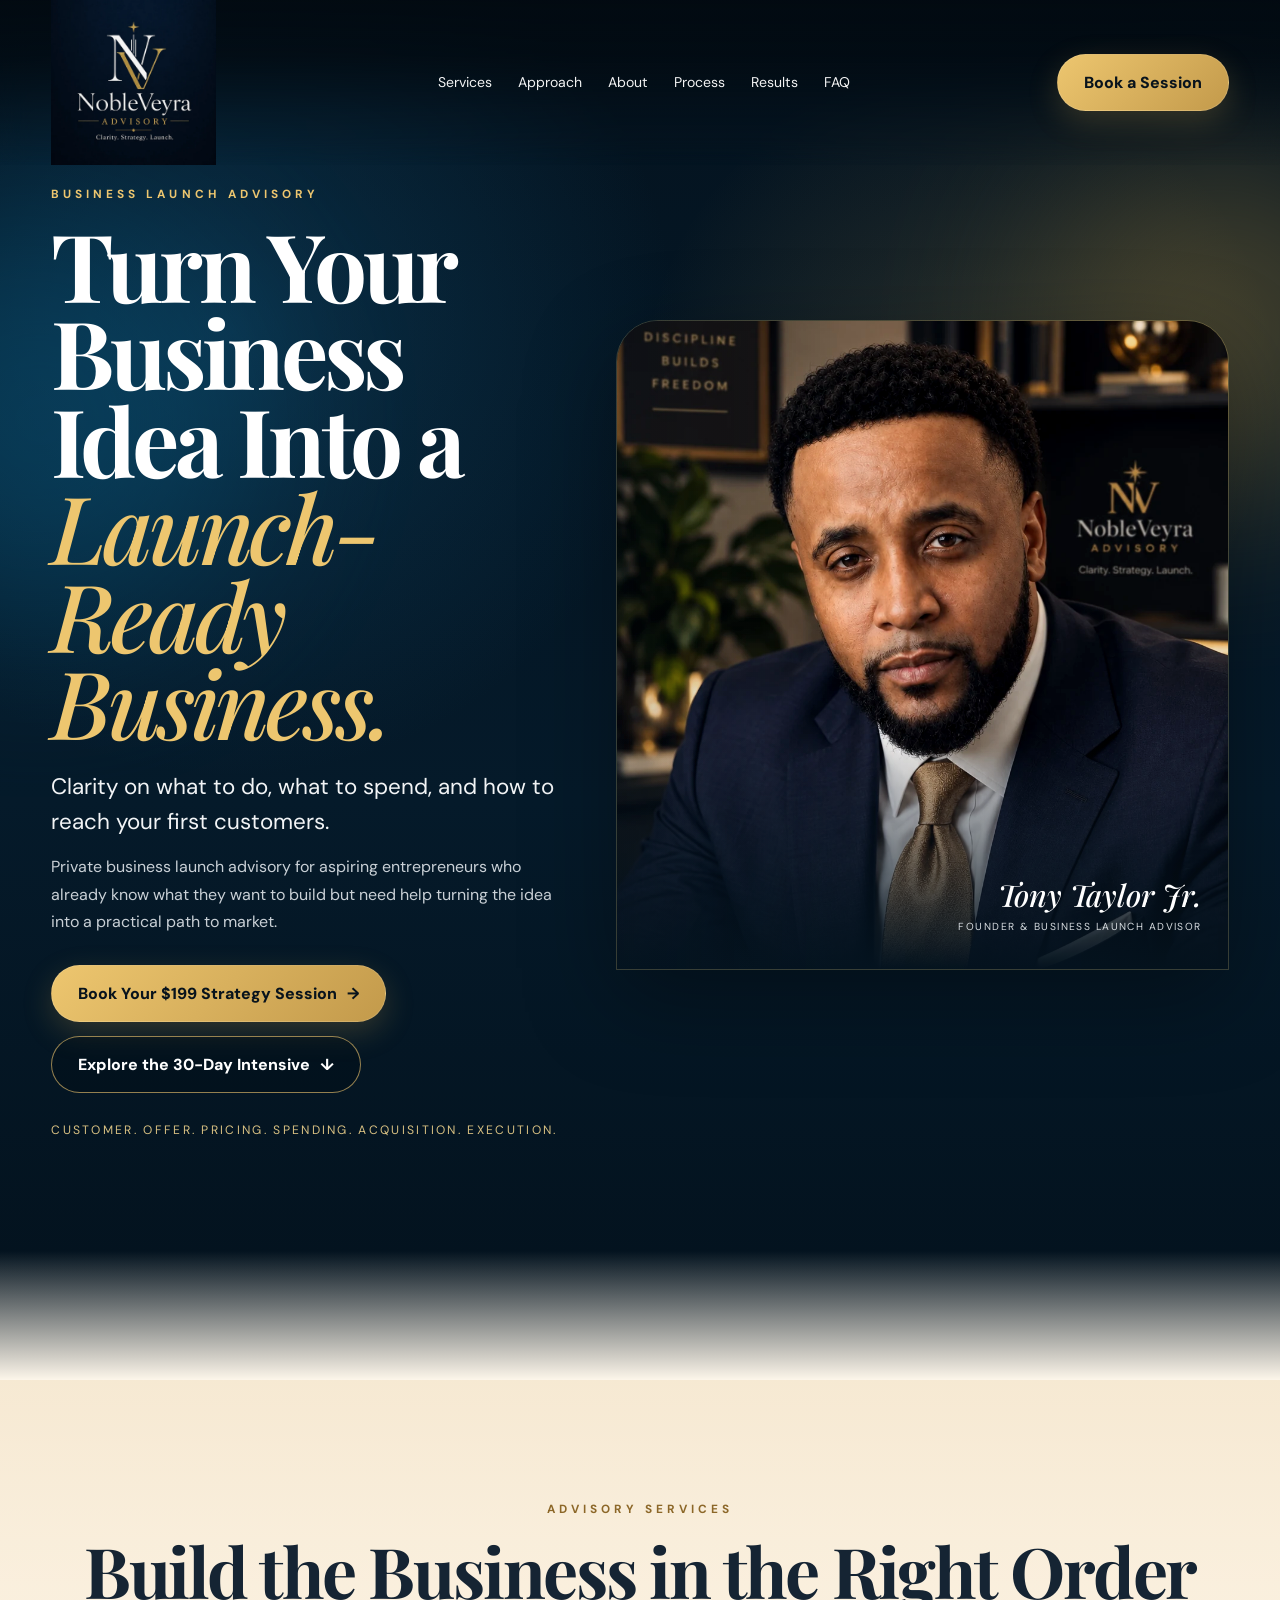
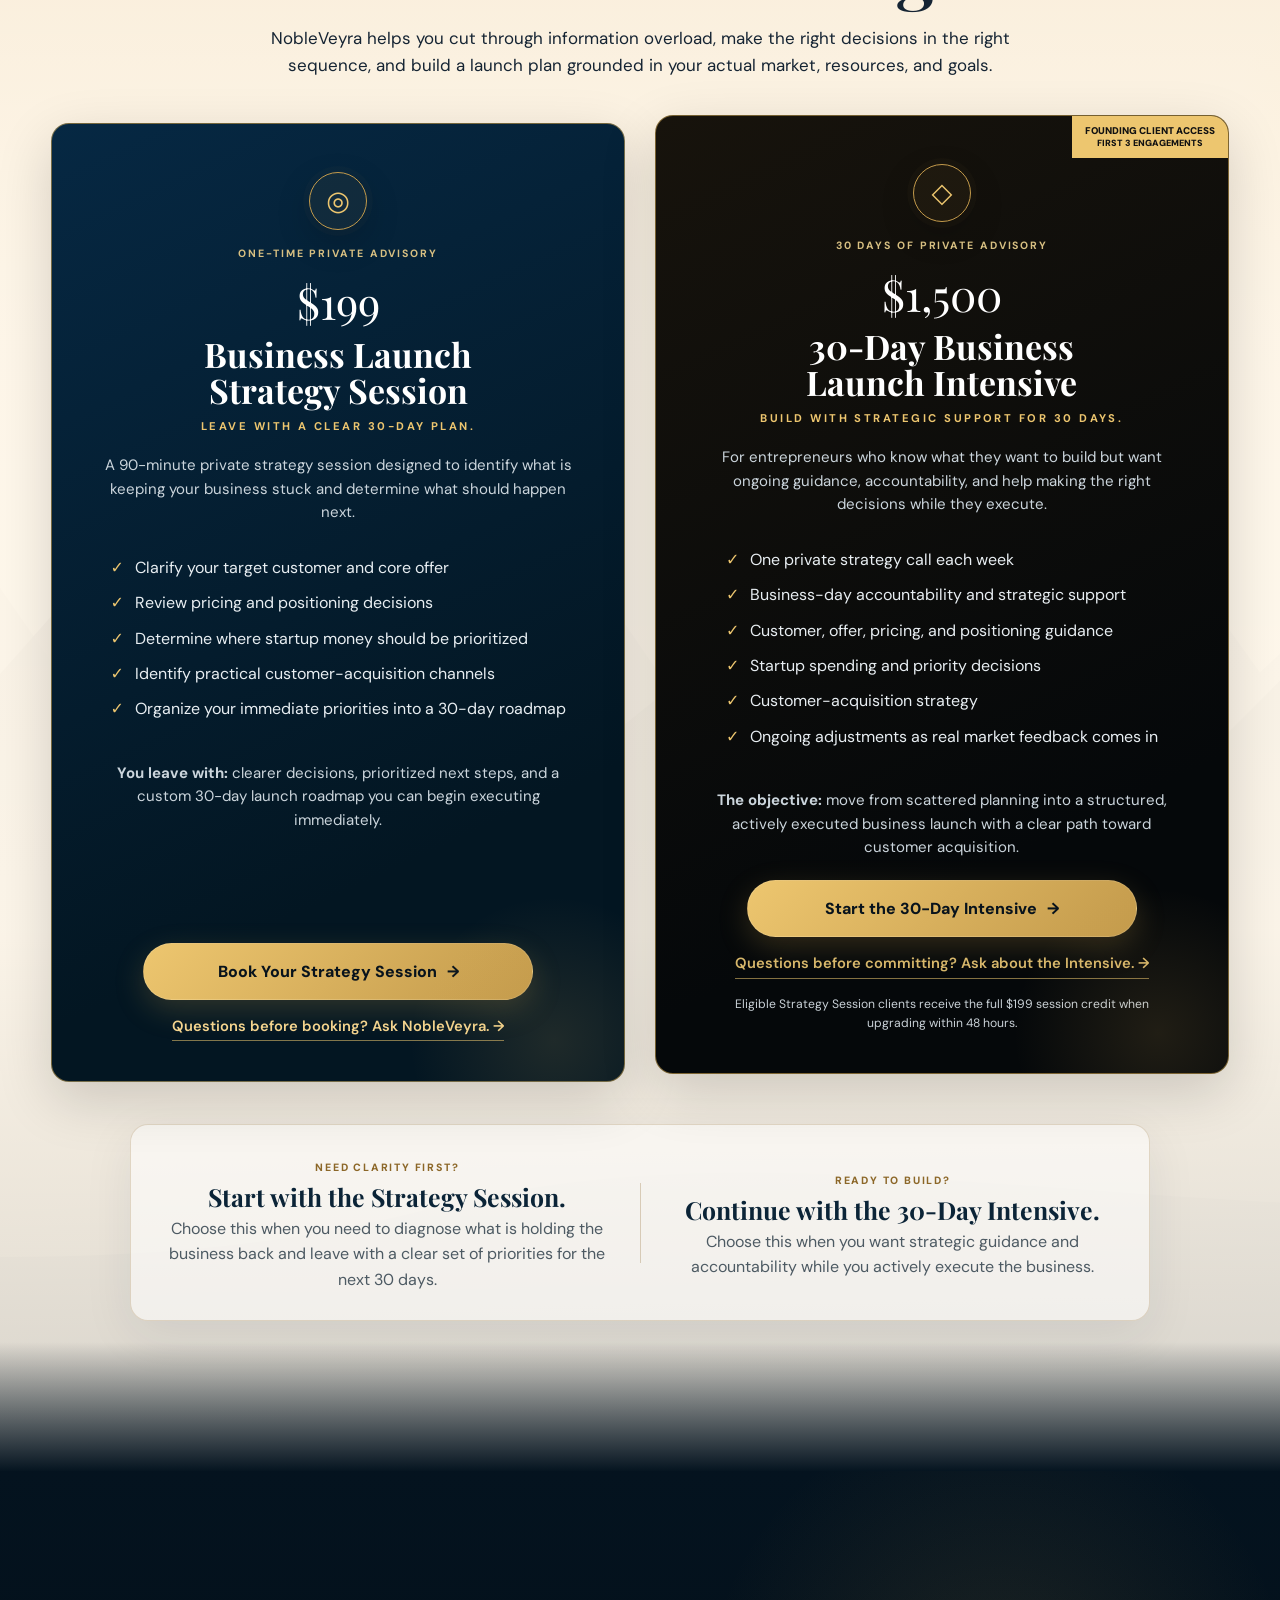
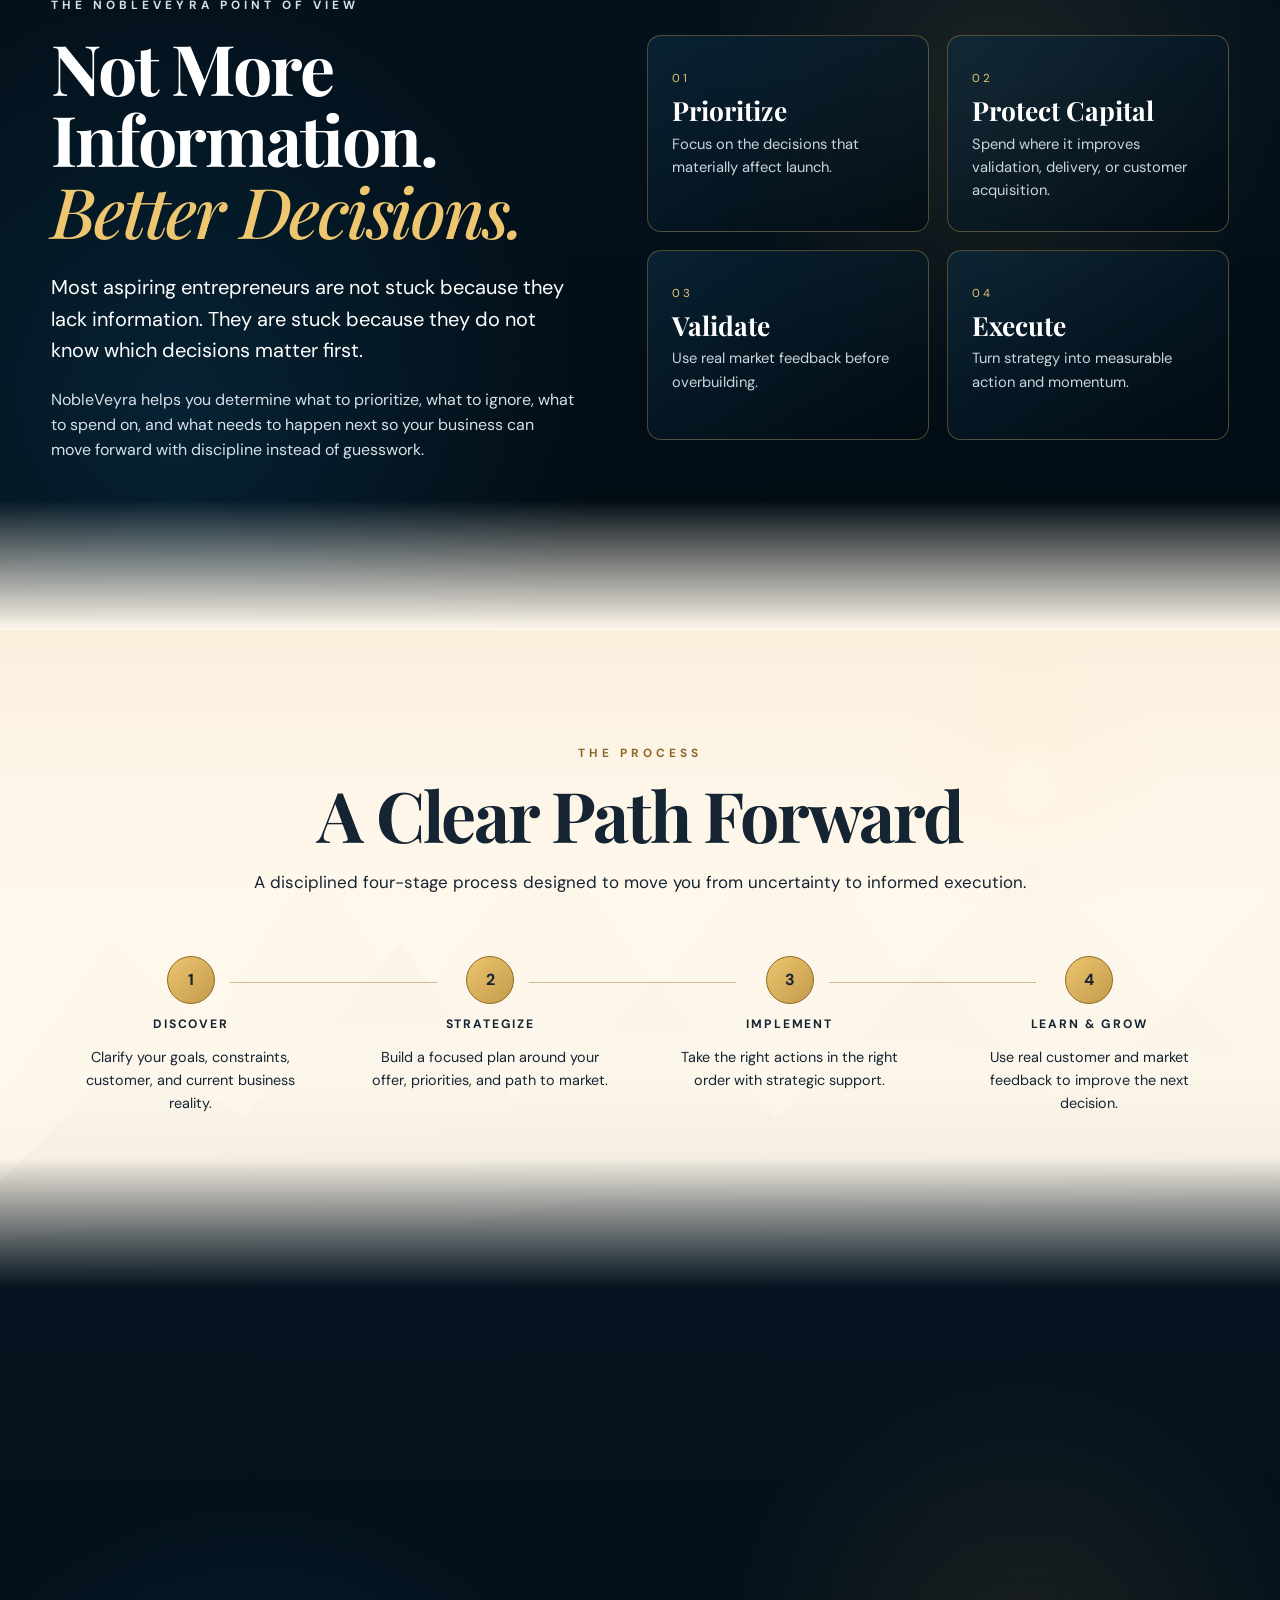
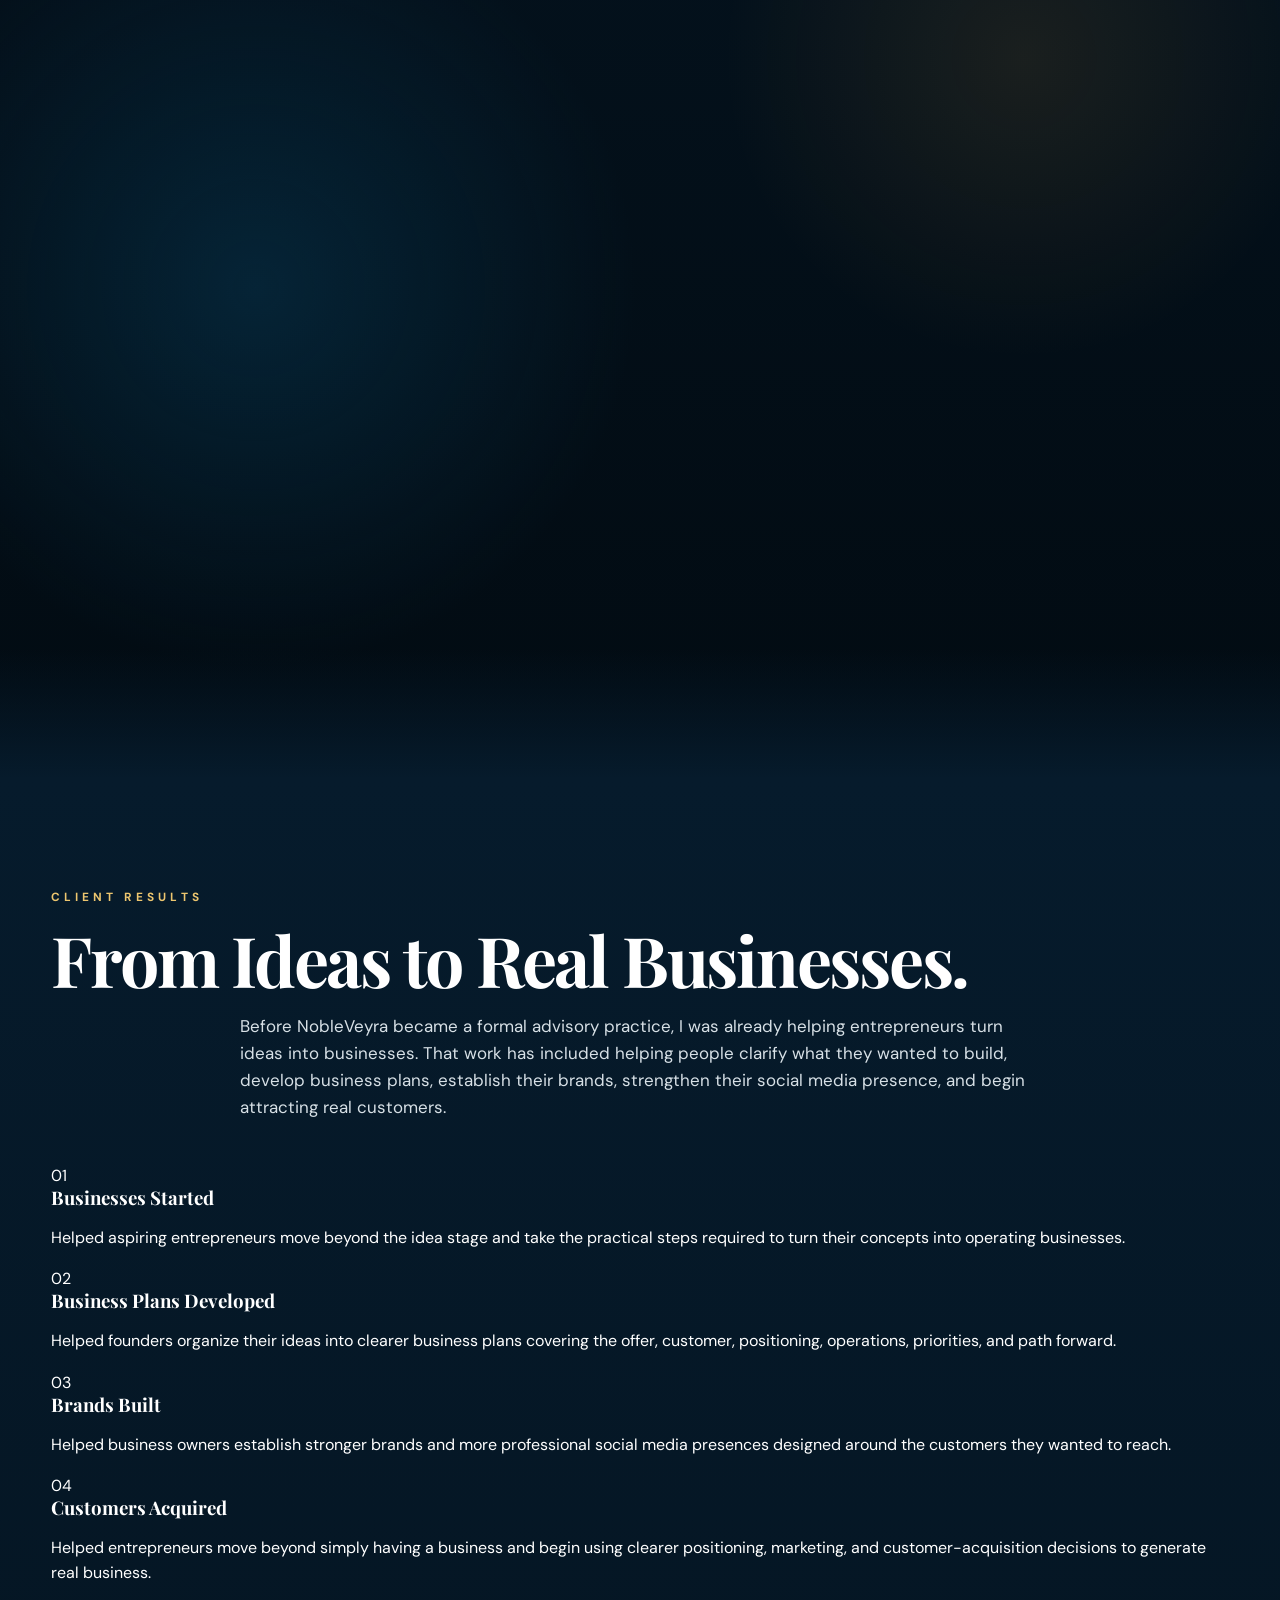
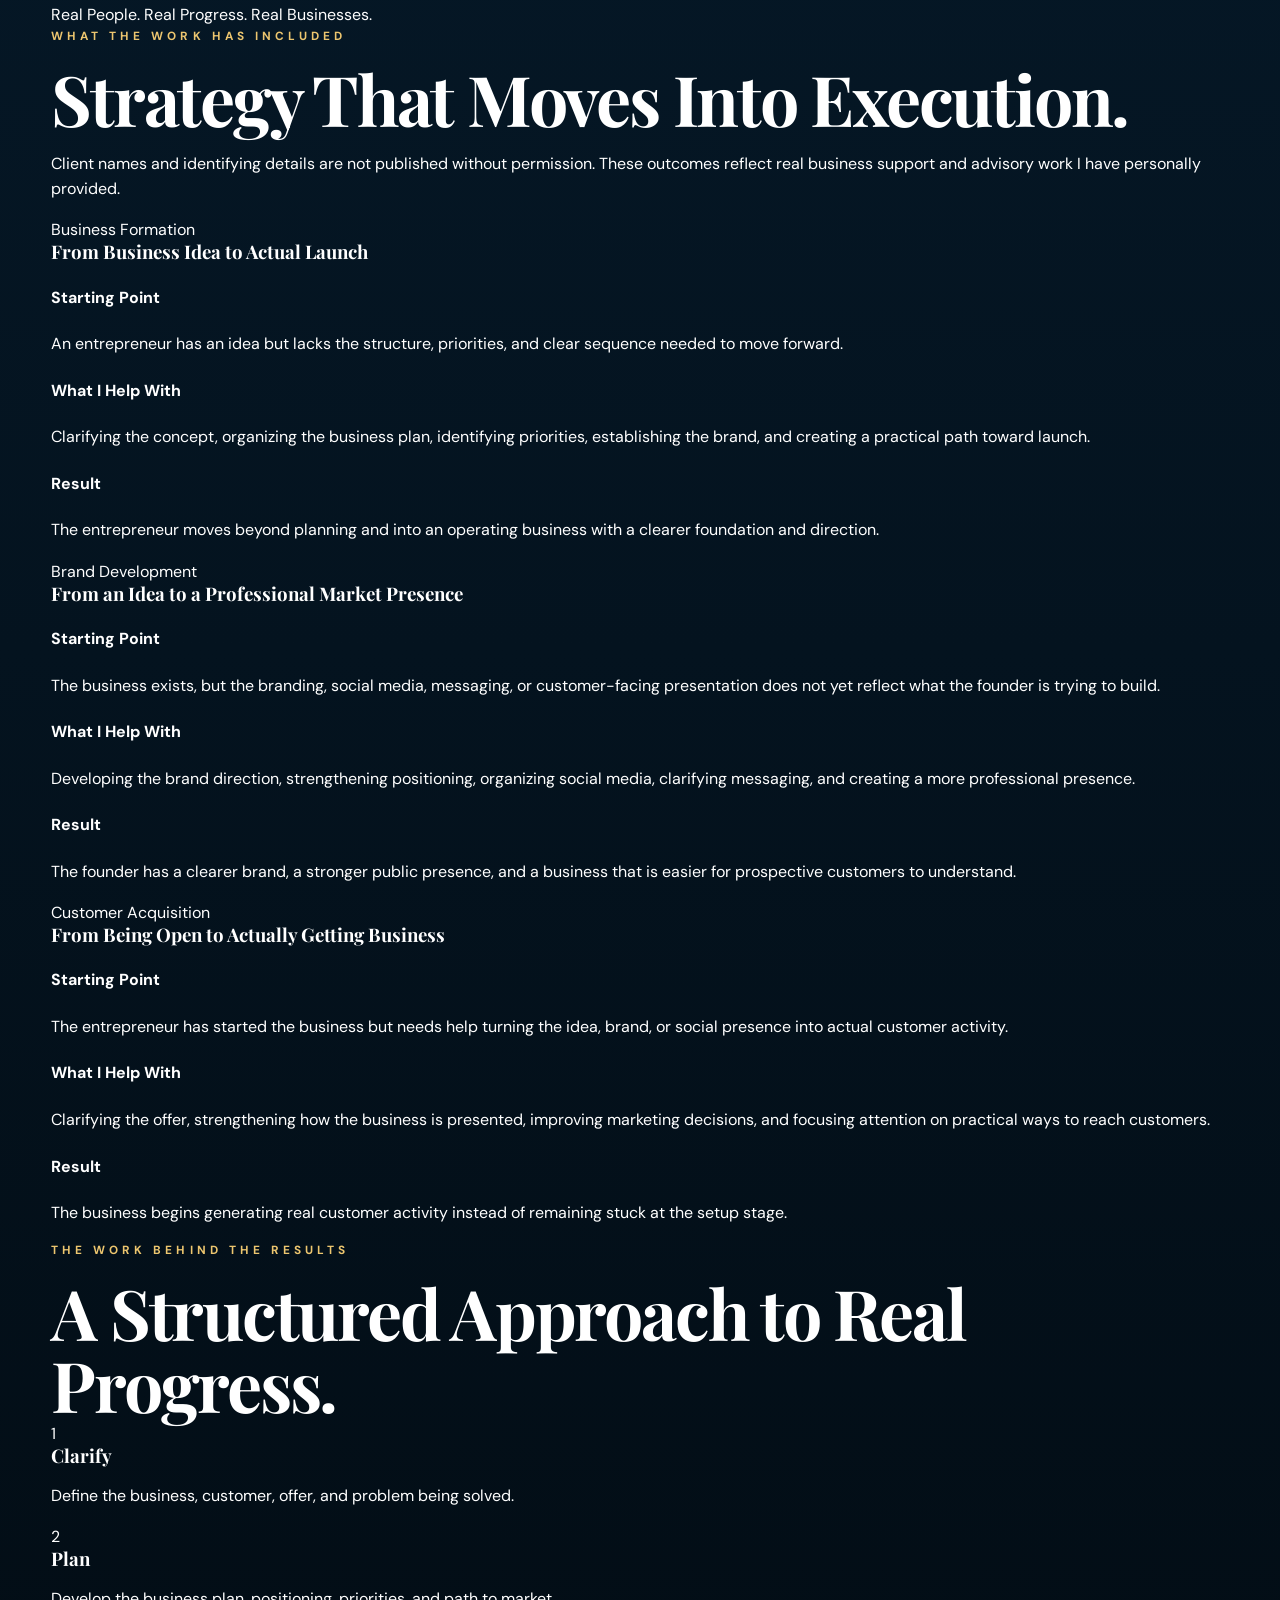
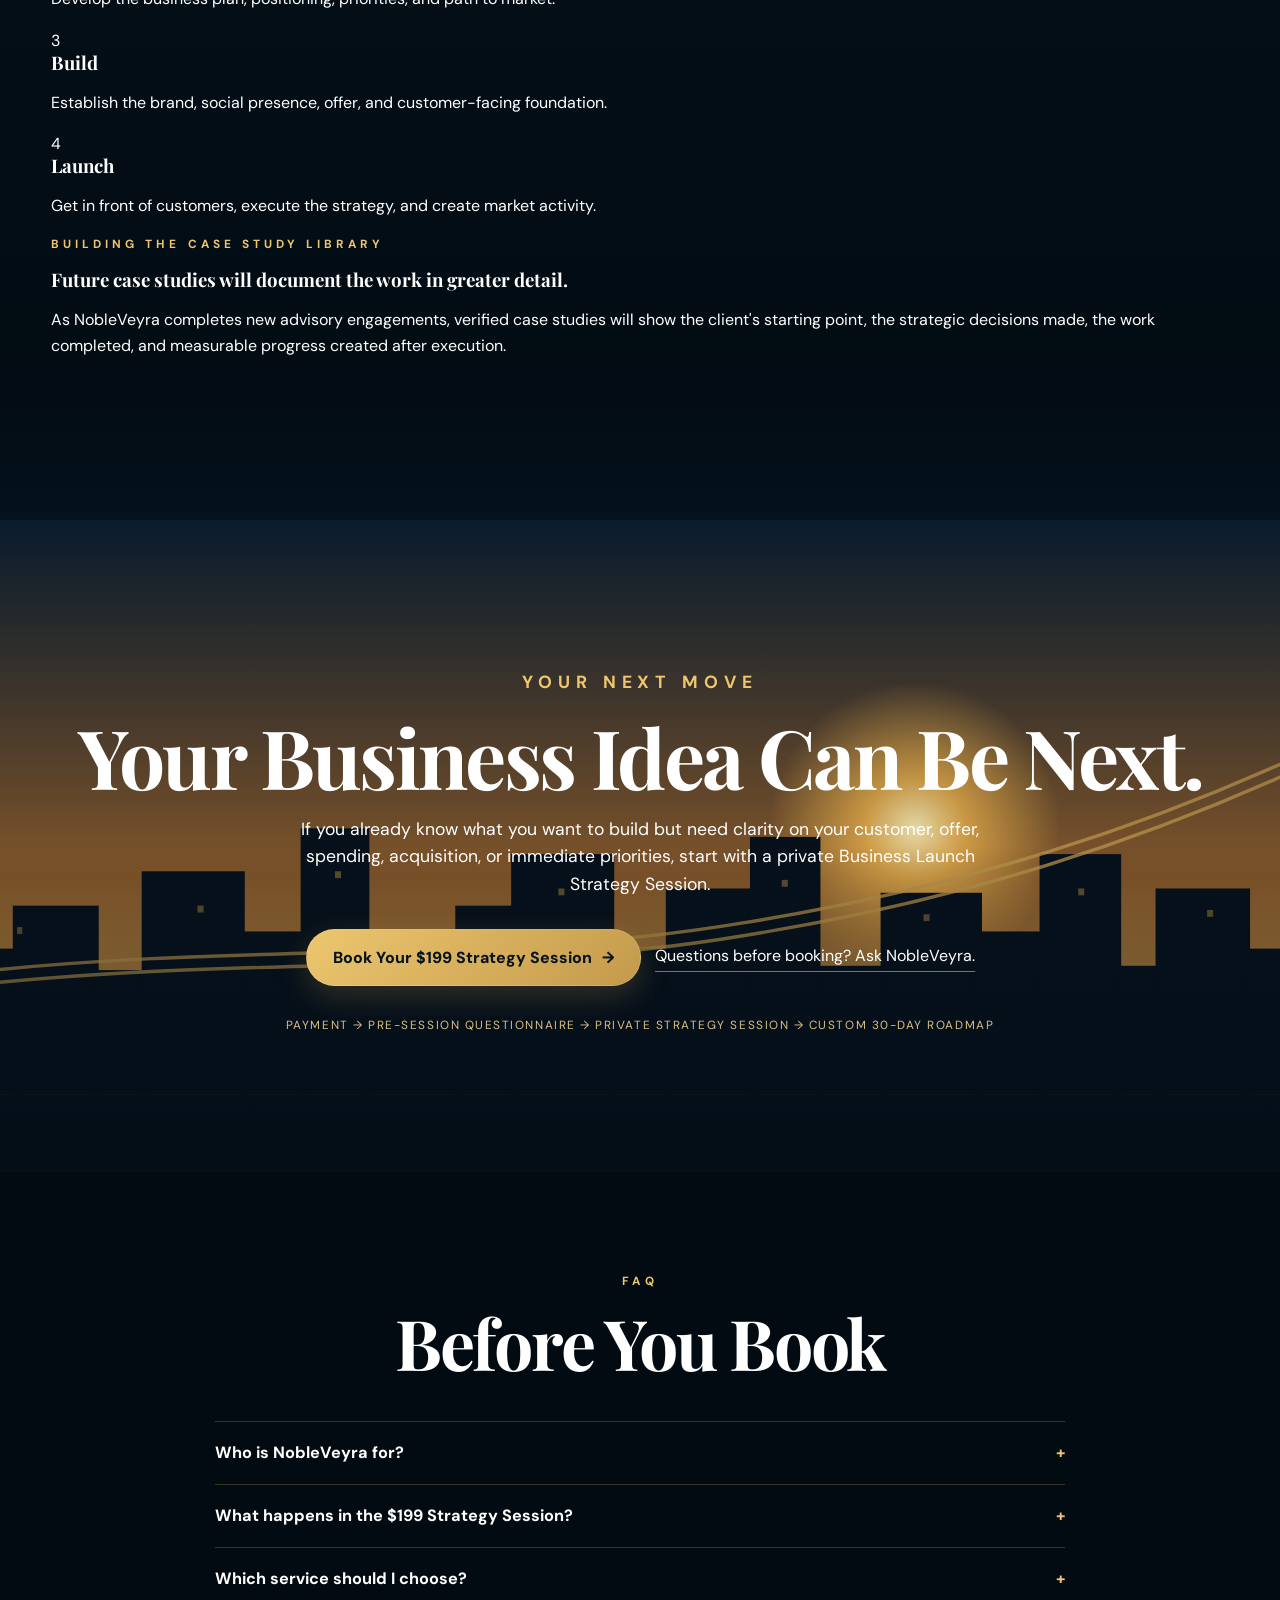
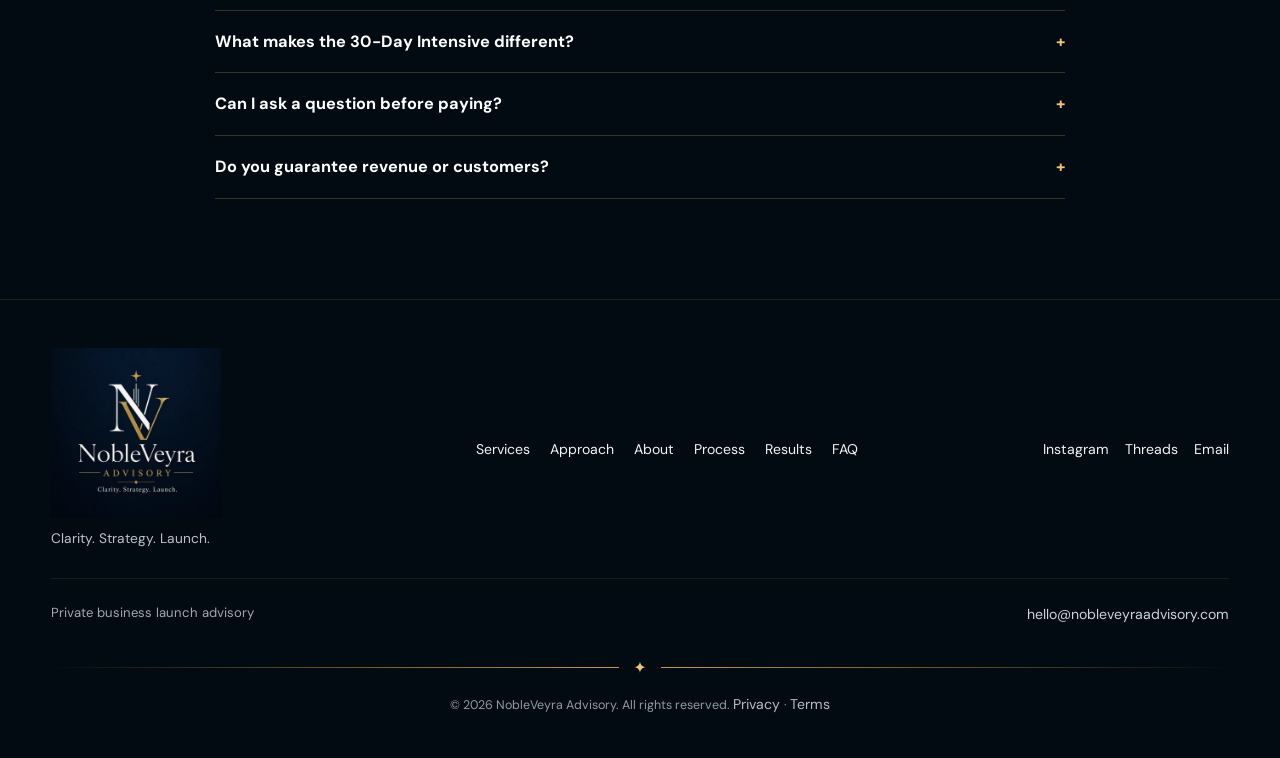
==== index.html @ fee371b3 "Update index.html" ====
<!doctype html>
<html lang="en">
<head>
  <meta charset="utf-8">
  <meta name="viewport" content="width=device-width,initial-scale=1">

  <title>NobleVeyra Advisory | Business Launch Advisor for Aspiring Entrepreneurs</title>

  <meta
    name="description"
    content="NobleVeyra Advisory helps aspiring entrepreneurs turn business ideas into launch-ready businesses through customer clarity, offer strategy, startup spending priorities, acquisition planning, and focused execution."
  >

  <meta name="theme-color" content="#04131f">

  <link rel="canonical" href="https://www.nobleveyraadvisory.com/">
  <link rel="icon" href="nv-icon.webp">

  <meta property="og:title" content="NobleVeyra Advisory">
  <meta
    property="og:description"
    content="Turn your business idea into a launch-ready business with clear priorities, practical strategy, and focused execution."
  >
  <meta property="og:type" content="website">
  <meta property="og:url" content="https://www.nobleveyraadvisory.com/">
  <meta
    property="og:image"
    content="https://www.nobleveyraadvisory.com/tony-taylor-founder.webp"
  >

  <meta name="twitter:card" content="summary_large_image">
  <meta name="twitter:title" content="NobleVeyra Advisory">
  <meta
    name="twitter:description"
    content="Turn your business idea into a launch-ready business. Clarity. Strategy. Launch."
  >
  <meta
    name="twitter:image"
    content="https://www.nobleveyraadvisory.com/tony-taylor-founder.webp"
  >

  <link rel="preconnect" href="https://fonts.googleapis.com">
  <link rel="preconnect" href="https://fonts.gstatic.com" crossorigin>

  <link
    href="https://fonts.googleapis.com/css2?family=DM+Sans:wght@400;500;600;700&family=Playfair+Display:ital,wght@0,500;0,600;1,500&display=swap"
    rel="stylesheet"
  >

  <link rel="stylesheet" href="styles.css?v=14">

  <script type="application/ld+json">
  {
    "@context": "https://schema.org",
    "@type": "ProfessionalService",
    "name": "NobleVeyra Advisory",
    "url": "https://www.nobleveyraadvisory.com/",
    "description": "Private business launch advisory for aspiring entrepreneurs who need clarity on customers, offers, startup spending, customer acquisition, and execution.",
    "founder": {
      "@type": "Person",
      "name": "Tony Taylor Jr.",
      "jobTitle": "Founder & Business Launch Advisor"
    }
  }
  </script>
</head>

<body>

<a class="skip" href="#main">Skip to content</a>


<header class="site-header">
  <div class="shell nav-shell">

    <a class="brand" href="#top" aria-label="NobleVeyra Advisory home">
      <img src="logo-dark.webp" alt="NobleVeyra Advisory">
    </a>

    <button
      class="menu"
      aria-expanded="false"
      aria-controls="nav"
      aria-label="Open navigation"
    >
      Menu
    </button>

    <nav id="nav" aria-label="Primary navigation">
      <a href="#services">Services</a>
      <a href="#approach">Approach</a>
      <a href="#founder">About</a>
      <a href="#process">Process</a>
      <a href="#proof">Results</a>
      <a href="#faq">FAQ</a>
    </nav>

    <a class="pill nav-cta" data-link="strategyPaymentUrl" href="#">
      Book a Session
    </a>

  </div>
</header>


<main id="main">


  <!-- HERO -->
  <section class="hero dark-section" id="top">

    <div class="hero-glow glow-a"></div>
    <div class="hero-glow glow-b"></div>

    <div class="shell hero-layout reveal">

      <div class="hero-copy">

        <p class="kicker">Business Launch Advisory</p>

        <h1>
          Turn Your Business Idea Into a
          <em>Launch-Ready Business.</em>
        </h1>

        <p class="hero-sub">
          Clarity on what to do, what to spend, and how to reach your first customers.
        </p>

        <p class="hero-trust">
          Private business launch advisory for aspiring entrepreneurs who already know what they want to build but need help turning the idea into a practical path to market.
        </p>

        <div class="actions">

          <a class="pill" data-link="strategyPaymentUrl" href="#">
            Book Your $199 Strategy Session <span>→</span>
          </a>

          <a class="pill outline" href="#services">
            Explore the 30-Day Intensive <span>↓</span>
          </a>

        </div>

        <p class="hero-note">
          Customer. Offer. Pricing. Spending. Acquisition. Execution.
        </p>

      </div>


      <div class="hero-portrait">

        <img
          src="tony-taylor-founder.webp"
          alt="Tony Taylor Jr., Founder of NobleVeyra Advisory"
        >

        <div class="portrait-shade"></div>

        <div class="portrait-signature">
          <strong>Tony Taylor Jr.</strong>
          <span>Founder &amp; Business Launch Advisor</span>
        </div>

      </div>

    </div>


    <div class="shell value-row reveal">

      <article>
        <div class="icon-ring">✦</div>
        <h3>Clarity</h3>
        <p>Know what matters, what comes next, and what can wait.</p>
      </article>

      <article>
        <div class="icon-ring">◇</div>
        <h3>Strategy</h3>
        <p>Build a practical plan around your customer, offer, market, and resources.</p>
      </article>

      <article>
        <div class="icon-ring">◎</div>
        <h3>Execution</h3>
        <p>Turn the plan into focused action with clear priorities and strategic support.</p>
      </article>

    </div>

    <div class="section-fade fade-to-light"></div>

  </section>



  <!-- SERVICES -->
  <section class="services light-section scenic" id="services">

    <div class="scenic-bg mountain"></div>

    <div class="shell center content-layer reveal">

      <p class="kicker dark">Advisory Services</p>

      <h2>Build the Business in the Right Order</h2>

      <p class="section-lead">
        NobleVeyra helps you cut through information overload, make the right decisions in the right sequence, and build a launch plan grounded in your actual market, resources, and goals.
      </p>


      <div class="offer-grid">


        <!-- STRATEGY SESSION -->
        <article class="offer-card blue-card">

          <div class="card-icon">
            <span class="service-icon">◎</span>
          </div>

          <p class="offer-eyebrow">One-Time Private Advisory</p>

          <p class="price">$199</p>

          <h3>
            Business Launch<br>
            Strategy Session
          </h3>

          <p class="tagline">
            Leave with a clear 30-day plan.
          </p>

          <p class="offer-summary">
            A 90-minute private strategy session designed to identify what is keeping your business stuck and determine what should happen next.
          </p>

          <ul>
            <li>Clarify your target customer and core offer</li>
            <li>Review pricing and positioning decisions</li>
            <li>Determine where startup money should be prioritized</li>
            <li>Identify practical customer-acquisition channels</li>
            <li>Organize your immediate priorities into a 30-day roadmap</li>
          </ul>

          <p class="offer-summary">
            <strong>You leave with:</strong> clearer decisions, prioritized next steps, and a custom 30-day launch roadmap you can begin executing immediately.
          </p>

          <a
            class="pill wide"
            data-link="strategyPaymentUrl"
            href="#"
          >
            Book Your Strategy Session <span>→</span>
          </a>

          <a
            class="text-link"
            href="mailto:hello@nobleveyraadvisory.com?subject=Question%20About%20the%20Strategy%20Session"
          >
            Questions before booking? Ask NobleVeyra.
          </a>

        </article>



        <!-- INTENSIVE -->
        <article
          class="offer-card black-card featured-offer"
          id="intensive"
        >

          <span class="badge">
            Founding Client Access<br>
            <small>First 3 Engagements</small>
          </span>

          <div class="card-icon">
            <span class="service-icon">◇</span>
          </div>

          <p class="offer-eyebrow">
            30 Days of Private Advisory
          </p>

          <p class="price">$1,500</p>

          <h3>
            30-Day Business<br>
            Launch Intensive
          </h3>

          <p class="tagline">
            Build with strategic support for 30 days.
          </p>

          <p class="offer-summary">
            For entrepreneurs who know what they want to build but want ongoing guidance, accountability, and help making the right decisions while they execute.
          </p>

          <ul>
            <li>One private strategy call each week</li>
            <li>Business-day accountability and strategic support</li>
            <li>Customer, offer, pricing, and positioning guidance</li>
            <li>Startup spending and priority decisions</li>
            <li>Customer-acquisition strategy</li>
            <li>Ongoing adjustments as real market feedback comes in</li>
          </ul>

          <p class="offer-summary">
            <strong>The objective:</strong> move from scattered planning into a structured, actively executed business launch with a clear path toward customer acquisition.
          </p>

          <a
            class="pill wide"
            data-link="intensiveApplicationUrl"
            href="#"
          >
            Start the 30-Day Intensive <span>→</span>
          </a>

          <a
            class="text-link"
            href="mailto:hello@nobleveyraadvisory.com?subject=Question%20About%20the%2030-Day%20Intensive"
          >
            Questions before committing? Ask about the Intensive.
          </a>

          <p class="fine">
            Eligible Strategy Session clients receive the full $199 session credit when upgrading within 48 hours.
          </p>

        </article>

      </div>



      <div class="choice-panel reveal">

        <div>
          <span class="choice-label">Need clarity first?</span>

          <h3>Start with the Strategy Session.</h3>

          <p>
            Choose this when you need to diagnose what is holding the business back and leave with a clear set of priorities for the next 30 days.
          </p>
        </div>

        <div class="choice-divider"></div>

        <div>
          <span class="choice-label">Ready to build?</span>

          <h3>Continue with the 30-Day Intensive.</h3>

          <p>
            Choose this when you want strategic guidance and accountability while you actively execute the business.
          </p>
        </div>

      </div>

    </div>

    <div class="section-fade fade-to-dark"></div>

  </section>



  <!-- APPROACH -->
  <section class="approach dark-section" id="approach">

    <div class="shell approach-layout reveal">

      <div class="approach-copy">

        <p class="kicker">
          The NobleVeyra Point of View
        </p>

        <h2>
          Not More Information.<br>
          <em>Better Decisions.</em>
        </h2>

        <p class="approach-lead">
          Most aspiring entrepreneurs are not stuck because they lack information. They are stuck because they do not know which decisions matter first.
        </p>

        <p>
          NobleVeyra helps you determine what to prioritize, what to ignore, what to spend on, and what needs to happen next so your business can move forward with discipline instead of guesswork.
        </p>

      </div>


      <div class="decision-grid">

        <article>
          <span>01</span>
          <h3>Prioritize</h3>
          <p>Focus on the decisions that materially affect launch.</p>
        </article>

        <article>
          <span>02</span>
          <h3>Protect Capital</h3>
          <p>Spend where it improves validation, delivery, or customer acquisition.</p>
        </article>

        <article>
          <span>03</span>
          <h3>Validate</h3>
          <p>Use real market feedback before overbuilding.</p>
        </article>

        <article>
          <span>04</span>
          <h3>Execute</h3>
          <p>Turn strategy into measurable action and momentum.</p>
        </article>

      </div>

    </div>

    <div class="section-fade fade-to-light"></div>

  </section>



  <!-- PROCESS -->
  <section class="process light-section scenic" id="process">

    <div class="scenic-bg mountain soft"></div>

    <div class="shell center content-layer reveal">

      <p class="kicker dark">
        The Process
      </p>

      <h2>
        A Clear Path Forward
      </h2>

      <p class="section-lead">
        A disciplined four-stage process designed to move you from uncertainty to informed execution.
      </p>


      <div class="steps">

        <article>
          <b>1</b>
          <h3>Discover</h3>
          <p>
            Clarify your goals, constraints, customer, and current business reality.
          </p>
        </article>

        <article>
          <b>2</b>
          <h3>Strategize</h3>
          <p>
            Build a focused plan around your offer, priorities, and path to market.
          </p>
        </article>

        <article>
          <b>3</b>
          <h3>Implement</h3>
          <p>
            Take the right actions in the right order with strategic support.
          </p>
        </article>

        <article>
          <b>4</b>
          <h3>Learn &amp; Grow</h3>
          <p>
            Use real customer and market feedback to improve the next decision.
          </p>
        </article>

      </div>

    </div>

    <div class="section-fade fade-to-dark"></div>

  </section>



  <!-- FOUNDER -->
  <section class="founder dark-section" id="founder">

    <div class="shell founder-layout reveal">


      <div class="founder-image">

        <img
          src="tony-taylor-founder.webp"
          alt="Tony Taylor Jr., Founder and Business Launch Advisor"
        >

        <div class="founder-image-shade"></div>

      </div>



      <div class="founder-copy">

        <p class="kicker">
          Meet the Founder
        </p>

        <h2>
          Strategy<br>
          With Purpose
        </h2>

        <p>
          I founded NobleVeyra Advisory for aspiring entrepreneurs who know what they want to build but find themselves stuck between too much information, too many decisions, startup expenses, and inconsistent execution.
        </p>

        <p>
          My perspective is shaped by 15 years of firsthand business experience across different business models, opportunities, mistakes, pivots, and lessons about what actually moves a business forward.
        </p>

        <p>
          Long before NobleVeyra had a name, the work was already happening: helping people turn ideas into businesses, develop business plans, build professional brands and social media presences, and begin attracting real customers.
        </p>

        <p>
          My role is not to give you more noise. It is to help you think clearly, challenge weak assumptions, protect your time and capital, and determine which decisions deserve your attention first.
        </p>

        <div class="founder-principles">
          <span>15 Years of Experience</span>
          <span>Practical Strategy</span>
          <span>Disciplined Execution</span>
        </div>

        <p class="signature">
          Tony Taylor Jr.
        </p>

        <p class="title">
          Founder &amp; Business Launch Advisor
        </p>

        <a
          class="pill outline compact"
          data-link="strategyPaymentUrl"
          href="#"
        >
          Book Your Strategy Session <span>→</span>
        </a>

      </div>

    </div>

    <div class="section-fade fade-to-proof"></div>

  </section>



  <!-- CLIENT RESULTS -->
  <section class="proof dark-section client-results" id="proof">

    <div class="shell reveal">

      <div class="results-intro">

        <p class="kicker">
          Client Results
        </p>

        <h2>
          From Ideas to Real Businesses.
        </h2>

        <p class="section-lead light">
          Before NobleVeyra became a formal advisory practice, I was already helping entrepreneurs turn ideas into businesses. That work has included helping people clarify what they wanted to build, develop business plans, establish their brands, strengthen their social media presence, and begin attracting real customers.
        </p>

      </div>


      <div class="results-grid">

        <article class="result-card">
          <span class="result-number">01</span>
          <h3>Businesses Started</h3>
          <p>
            Helped aspiring entrepreneurs move beyond the idea stage and take the practical steps required to turn their concepts into operating businesses.
          </p>
        </article>


        <article class="result-card">
          <span class="result-number">02</span>
          <h3>Business Plans Developed</h3>
          <p>
            Helped founders organize their ideas into clearer business plans covering the offer, customer, positioning, operations, priorities, and path forward.
          </p>
        </article>


        <article class="result-card">
          <span class="result-number">03</span>
          <h3>Brands Built</h3>
          <p>
            Helped business owners establish stronger brands and more professional social media presences designed around the customers they wanted to reach.
          </p>
        </article>


        <article class="result-card">
          <span class="result-number">04</span>
          <h3>Customers Acquired</h3>
          <p>
            Helped entrepreneurs move beyond simply having a business and begin using clearer positioning, marketing, and customer-acquisition decisions to generate real business.
          </p>
        </article>

      </div>



      <div class="results-divider">
        <span>Real People. Real Progress. Real Businesses.</span>
      </div>



      <div class="results-story">

        <div class="results-story-heading">

          <div>
            <p class="kicker">
              What the Work Has Included
            </p>

            <h2>
              Strategy That Moves Into Execution.
            </h2>
          </div>

          <p class="results-note">
            Client names and identifying details are not published without permission. These outcomes reflect real business support and advisory work I have personally provided.
          </p>

        </div>


        <div class="results-case-grid">


          <article class="results-case">

            <span class="case-label">
              Business Formation
            </span>

            <h3>
              From Business Idea to Actual Launch
            </h3>

            <h4>Starting Point</h4>

            <p>
              An entrepreneur has an idea but lacks the structure, priorities, and clear sequence needed to move forward.
            </p>

            <h4>What I Help With</h4>

            <p>
              Clarifying the concept, organizing the business plan, identifying priorities, establishing the brand, and creating a practical path toward launch.
            </p>

            <h4>Result</h4>

            <p>
              The entrepreneur moves beyond planning and into an operating business with a clearer foundation and direction.
            </p>

          </article>



          <article class="results-case">

            <span class="case-label">
              Brand Development
            </span>

            <h3>
              From an Idea to a Professional Market Presence
            </h3>

            <h4>Starting Point</h4>

            <p>
              The business exists, but the branding, social media, messaging, or customer-facing presentation does not yet reflect what the founder is trying to build.
            </p>

            <h4>What I Help With</h4>

            <p>
              Developing the brand direction, strengthening positioning, organizing social media, clarifying messaging, and creating a more professional presence.
            </p>

            <h4>Result</h4>

            <p>
              The founder has a clearer brand, a stronger public presence, and a business that is easier for prospective customers to understand.
            </p>

          </article>



          <article class="results-case">

            <span class="case-label">
              Customer Acquisition
            </span>

            <h3>
              From Being Open to Actually Getting Business
            </h3>

            <h4>Starting Point</h4>

            <p>
              The entrepreneur has started the business but needs help turning the idea, brand, or social presence into actual customer activity.
            </p>

            <h4>What I Help With</h4>

            <p>
              Clarifying the offer, strengthening how the business is presented, improving marketing decisions, and focusing attention on practical ways to reach customers.
            </p>

            <h4>Result</h4>

            <p>
              The business begins generating real customer activity instead of remaining stuck at the setup stage.
            </p>

          </article>


        </div>

      </div>



      <div class="results-method">

        <div class="results-method-heading">

          <p class="kicker">
            The Work Behind the Results
          </p>

          <h2>
            A Structured Approach to Real Progress.
          </h2>

        </div>


        <div class="results-method-grid">

          <article>
            <span>1</span>
            <h3>Clarify</h3>
            <p>
              Define the business, customer, offer, and problem being solved.
            </p>
          </article>

          <article>
            <span>2</span>
            <h3>Plan</h3>
            <p>
              Develop the business plan, positioning, priorities, and path to market.
            </p>
          </article>

          <article>
            <span>3</span>
            <h3>Build</h3>
            <p>
              Establish the brand, social presence, offer, and customer-facing foundation.
            </p>
          </article>

          <article>
            <span>4</span>
            <h3>Launch</h3>
            <p>
              Get in front of customers, execute the strategy, and create market activity.
            </p>
          </article>

        </div>

      </div>



      <div class="results-proof-note">

        <p class="kicker">
          Building the Case Study Library
        </p>

        <h3>
          Future case studies will document the work in greater detail.
        </h3>

        <p>
          As NobleVeyra completes new advisory engagements, verified case studies will show the client's starting point, the strategic decisions made, the work completed, and measurable progress created after execution.
        </p>

      </div>

    </div>

    <div class="section-fade fade-to-city"></div>

  </section>



  <!-- FINAL CTA -->
  <section class="final-cta scenic" id="contact">

    <div class="scenic-bg skyline"></div>
    <div class="city-overlay"></div>

    <div class="shell center content-layer reveal">

      <p class="kicker">
        Your Next Move
      </p>

      <h2>
        Your Business Idea Can Be Next.
      </h2>

      <p>
        If you already know what you want to build but need clarity on your customer, offer, spending, acquisition, or immediate priorities, start with a private Business Launch Strategy Session.
      </p>


      <div class="actions">

        <a
          class="pill"
          data-link="strategyPaymentUrl"
          href="#"
        >
          Book Your $199 Strategy Session <span>→</span>
        </a>

        <a
          class="text-link"
          href="mailto:hello@nobleveyraadvisory.com?subject=Question%20Before%20Booking"
        >
          Questions before booking? Ask NobleVeyra.
        </a>

      </div>


      <p class="cta-process">
        Payment → Pre-session questionnaire → Private strategy session → Custom 30-day roadmap
      </p>

    </div>

  </section>



  <!-- FAQ -->
  <section class="faq dark-section" id="faq">

    <div class="shell center reveal">

      <p class="kicker">
        FAQ
      </p>

      <h2>
        Before You Book
      </h2>


      <div class="faq-list">


        <details>

          <summary>
            Who is NobleVeyra for?
          </summary>

          <p>
            NobleVeyra is designed for aspiring entrepreneurs and early-stage founders who already know what they want to build but need clarity on the customer, offer, pricing, spending priorities, customer acquisition, launch sequence, or execution.
          </p>

        </details>



        <details>

          <summary>
            What happens in the $199 Strategy Session?
          </summary>

          <p>
            We diagnose what is keeping the business stuck, clarify your customer and offer, review pricing and startup spending priorities, identify practical customer-acquisition channels, and determine what deserves your attention first. You leave with prioritized next steps and a custom 30-day launch roadmap.
          </p>

        </details>



        <details>

          <summary>
            Which service should I choose?
          </summary>

          <p>
            Start with the Strategy Session if you need clarity, diagnosis, and a roadmap. Choose the 30-Day Intensive if you already know what you want to build and want ongoing strategic guidance and accountability while you execute.
          </p>

        </details>



        <details>

          <summary>
            What makes the 30-Day Intensive different?
          </summary>

          <p>
            The Intensive adds 30 days of ongoing advisory support, weekly private strategy calls, business-day accountability, and strategic adjustments while you actively build and respond to real market feedback.
          </p>

        </details>



        <details>

          <summary>
            Can I ask a question before paying?
          </summary>

          <p>
            Yes. If you are unsure whether the Strategy Session or 30-Day Intensive fits your situation, email hello@nobleveyraadvisory.com before booking. We can clarify the scope of each service without requiring you to purchase first.
          </p>

        </details>



        <details>

          <summary>
            Do you guarantee revenue or customers?
          </summary>

          <p>
            No. NobleVeyra provides strategy, research, guidance, prioritization, and execution support. Business outcomes depend on the client, market, offer, execution, customer response, and other factors outside NobleVeyra's control.
          </p>

        </details>


      </div>

    </div>

  </section>


</main>



<footer>

  <div class="shell footer-grid">


    <div class="footer-brand">

      <img
        src="logo-dark.webp"
        alt="NobleVeyra Advisory"
      >

      <p>
        Clarity. Strategy. Launch.
      </p>

    </div>



    <nav aria-label="Footer navigation">

      <a href="#services">
        Services
      </a>

      <a href="#approach">
        Approach
      </a>

      <a href="#founder">
        About
      </a>

      <a href="#process">
        Process
      </a>

      <a href="#proof">
        Results
      </a>

      <a href="#faq">
        FAQ
      </a>

    </nav>



    <div class="social">

      <a
        data-link="instagramUrl"
        href="#"
      >
        Instagram
      </a>

      <a
        data-link="threadsUrl"
        href="#"
      >
        Threads
      </a>

      <a
        data-email
        href="mailto:hello@nobleveyraadvisory.com"
      >
        Email
      </a>

    </div>

  </div>



  <div class="shell footer-contact">

    <p>
      Private business launch advisory
    </p>

    <a href="mailto:hello@nobleveyraadvisory.com">
      hello@nobleveyraadvisory.com
    </a>

  </div>



  <div class="shell footer-bottom">

    <div class="gold-rule">
      <span>✦</span>
    </div>

    <p>
      © <span id="year"></span> NobleVeyra Advisory. All rights reserved.

      <a href="privacy.html">
        Privacy
      </a>

      ·

      <a href="terms.html">
        Terms
      </a>
    </p>

  </div>

</footer>


<script src="site-config.js"></script>
<script src="script.js"></script>

</body>
</html>
---- styles.css ----
:root{
  --navy:#04131f;
  --navy-2:#08283f;
  --navy-3:#0d3450;
  --ink:#020a11;
  --gold:#c39a4b;
  --gold-hi:#edc66f;
  --gold-soft:#d8b46b;
  --ivory:#fff8ec;
  --cream:#f4e5cd;
  --text:#f8f5ef;
  --muted:#c9d0d6;
  --line:rgba(220,179,95,.52);
  --dark-line:rgba(15,43,62,.18);
  --shadow:0 28px 90px rgba(0,0,0,.34);
  --shadow-soft:0 18px 55px rgba(0,0,0,.16);
  --radius:18px;
}

*{box-sizing:border-box}
html{scroll-behavior:smooth}
body{
  margin:0;
  background:var(--navy);
  color:#fff;
  font-family:"DM Sans",system-ui,-apple-system,sans-serif;
  line-height:1.58;
  overflow-x:hidden;
  -webkit-font-smoothing:antialiased;
}
img{max-width:100%;display:block}
a{color:inherit}
button,input,textarea,select{font:inherit}

.skip{
  position:absolute;
  left:-9999px;
}
.skip:focus{
  left:16px;
  top:16px;
  z-index:999;
  background:#fff;
  color:#000;
  padding:10px 14px;
}

.shell{
  width:min(1180px,92vw);
  margin-inline:auto;
}
.center{text-align:center}
.content-layer{position:relative;z-index:2}

.dark-section{
  position:relative;
  background:var(--navy);
  color:#fff;
}
.light-section{
  position:relative;
  background:var(--ivory);
  color:#152433;
}

.site-header{
  position:fixed;
  z-index:100;
  top:0;
  left:0;
  right:0;
  background:linear-gradient(180deg,rgba(2,10,17,.96),rgba(2,10,17,.82),rgba(2,10,17,.35),transparent);
  backdrop-filter:blur(14px);
  -webkit-backdrop-filter:blur(14px);
}
.nav-shell{
  min-height:88px;
  display:grid;
  grid-template-columns:180px 1fr auto;
  align-items:center;
  gap:28px;
}
.brand img{width:165px}
.site-header nav{
  display:flex;
  align-items:center;
  justify-content:center;
  gap:26px;
}
.site-header nav a,
footer a{
  font-size:.88rem;
  text-decoration:none;
  color:#fff;
  opacity:.95;
}
.site-header nav a:hover,
footer a:hover{color:var(--gold-hi)}
.menu{
  display:none;
  background:transparent;
  border:1px solid var(--line);
  color:#fff;
  padding:10px 14px;
  border-radius:999px;
}
.nav-cta{white-space:nowrap}

h1,h2,h3{
  font-family:"Playfair Display",Georgia,serif;
  margin:0;
}
h1{
  font-size:clamp(4rem,7.35vw,7.35rem);
  line-height:.93;
  letter-spacing:-.045em;
}
h1 em,h2 em{color:var(--gold-hi);font-weight:500}
h2{
  font-size:clamp(3rem,5.45vw,5rem);
  line-height:1.03;
  letter-spacing:-.032em;
}
h3{line-height:1.12}

.kicker{
  margin:0 0 17px;
  text-transform:uppercase;
  letter-spacing:.34em;
  color:var(--gold-hi);
  font-weight:700;
  font-size:.74rem;
}
.kicker.dark{color:#8c6728}
.section-lead{
  max-width:800px;
  margin:18px auto 42px;
  font-size:1.06rem;
}
.section-lead.light{color:#d7e0e6}

.pill{
  display:inline-flex;
  align-items:center;
  justify-content:center;
  gap:10px;
  border-radius:999px;
  padding:15px 26px;
  background:linear-gradient(135deg,var(--gold-hi),var(--gold));
  color:#08131c!important;
  text-decoration:none;
  font-weight:800;
  border:1px solid rgba(255,255,255,.12);
  box-shadow:0 10px 30px rgba(196,154,75,.23);
  transition:transform .22s ease,box-shadow .22s ease,filter .22s ease;
}
.pill:hover{
  transform:translateY(-2px);
  box-shadow:0 18px 38px rgba(196,154,75,.30);
  filter:brightness(1.04);
}
.pill.outline{
  background:rgba(2,10,17,.30);
  color:#fff!important;
  border-color:rgba(237,198,111,.62);
  box-shadow:none;
}
.pill.compact{padding:12px 20px}
.pill.wide{width:min(100%,390px)}
.actions{
  display:flex;
  gap:14px;
  flex-wrap:wrap;
  margin-top:30px;
}
.text-link{
  align-self:center;
  color:#fff;
  text-decoration:none;
  border-bottom:1px solid rgba(237,198,111,.55);
  padding-bottom:3px;
}
.text-link:hover{color:var(--gold-hi)}

.hero{
  min-height:980px;
  padding:150px 0 50px;
  overflow:hidden;
  background:
    radial-gradient(circle at 75% 28%,rgba(198,155,74,.18),transparent 23%),
    radial-gradient(circle at 18% 24%,rgba(14,71,105,.50),transparent 30%),
    linear-gradient(180deg,#04131f 0%,#051a2a 58%,#03111c 100%);
}
.hero-glow{
  position:absolute;
  border-radius:50%;
  filter:blur(90px);
  opacity:.32;
}
.glow-a{
  width:420px;height:420px;background:#0b6d9a;left:-170px;top:210px;
}
.glow-b{
  width:360px;height:360px;background:#c79b42;right:-120px;top:150px;
}
.hero-layout{
  position:relative;
  z-index:2;
  display:grid;
  grid-template-columns:.92fr 1.08fr;
  align-items:center;
  gap:42px;
}
.hero-copy{padding-top:35px}
.hero-sub{
  font-size:clamp(1.15rem,1.75vw,1.42rem);
  margin:23px 0 4px;
  color:#f2f4f6;
}
.hero-trust{
  max-width:620px;
  margin:14px 0 0;
  color:var(--muted);
  font-size:1rem;
  line-height:1.7;
}
.hero-note{
  margin:28px 0 0;
  color:#d8c082;
  font-size:.76rem;
  text-transform:uppercase;
  letter-spacing:.19em;
}
.hero-portrait{
  min-height:650px;
  position:relative;
  border-radius:42px 42px 0 0;
  overflow:hidden;
  box-shadow:var(--shadow);
  border:1px solid rgba(237,198,111,.22);
}
.hero-portrait img{
  width:100%;
  height:100%;
  position:absolute;
  inset:0;
  object-fit:cover;
  object-position:center 17%;
  filter:saturate(1.06) contrast(1.03);
}
.portrait-shade{
  position:absolute;
  inset:0;
  background:
    linear-gradient(90deg,rgba(4,19,31,.18),transparent 36%,rgba(0,0,0,.08)),
    linear-gradient(to bottom,transparent 64%,#04131f 100%);
}
.portrait-signature{
  position:absolute;
  right:26px;
  bottom:34px;
  text-align:right;
}
.portrait-signature strong{
  display:block;
  font-family:"Playfair Display",Georgia,serif;
  font-style:italic;
  color:#fff;
  font-size:1.9rem;
  font-weight:500;
}
.portrait-signature span{
  display:block;
  text-transform:uppercase;
  letter-spacing:.14em;
  color:#d7dce0;
  font-size:.64rem;
}

.value-row{
  position:relative;
  z-index:4;
  display:grid;
  grid-template-columns:repeat(3,1fr);
  gap:0;
}
.value-row article{
  padding:30px 32px;
  text-align:center;
  background:rgba(1,12,20,.48);
  border-top:1px solid var(--line);
  border-bottom:1px solid rgba(255,255,255,.05);
}
.value-row article+article{border-left:1px solid var(--line)}
.icon-ring{
  width:48px;
  height:48px;
  border:1px solid var(--gold-hi);
  border-radius:50%;
  display:grid;
  place-items:center;
  margin:0 auto 12px;
  color:var(--gold-hi);
  font-size:1.2rem;
}
.value-row h3{
  text-transform:uppercase;
  font-family:"DM Sans",sans-serif;
  letter-spacing:.17em;
  font-size:.81rem;
}
.value-row p{
  margin:7px auto 0;
  color:#cbd5dc;
  max-width:280px;
  font-size:.9rem;
}

.section-fade{
  position:absolute;
  left:0;right:0;bottom:-1px;
  height:130px;
  z-index:5;
  pointer-events:none;
}
.fade-to-light{background:linear-gradient(to bottom,transparent,var(--ivory))}
.fade-to-dark{background:linear-gradient(to bottom,transparent,var(--navy))}
.fade-to-proof{background:linear-gradient(to bottom,transparent,#061b2c)}
.fade-to-city{background:linear-gradient(to bottom,transparent,rgba(4,19,31,.93))}

.scenic{overflow:hidden}
.scenic-bg{
  position:absolute;
  inset:0;
  z-index:0;
  background-position:center;
  background-size:cover;
  background-repeat:no-repeat;
}
.scenic-bg.mountain{
  background-image:url("mountains.svg");
  opacity:.80;
}
.scenic-bg.mountain.soft{opacity:.52}
.scenic-bg.skyline{background-image:url("skyline.svg")}
.city-overlay{
  position:absolute;
  inset:0;
  background:linear-gradient(to bottom,rgba(3,14,23,.30),rgba(3,14,23,.10) 50%,rgba(3,14,23,.78));
  z-index:1;
}

.services{padding:120px 0 150px}
.services:before,
.process:before{
  content:"";
  position:absolute;
  inset:0;
  z-index:1;
  background:linear-gradient(to bottom,rgba(255,248,236,.72),rgba(255,248,236,.92) 33%,rgba(255,248,236,.97) 68%,rgba(255,248,236,.72));
}
.offer-grid{
  display:grid;
  grid-template-columns:1fr 1fr;
  gap:30px;
  margin-top:44px;
  align-items:stretch;
}
.offer-card{
  position:relative;
  border:1px solid rgba(210,168,82,.55);
  border-radius:var(--radius);
  padding:48px 38px 40px;
  color:#fff;
  box-shadow:var(--shadow-soft);
  overflow:hidden;
  display:flex;
  flex-direction:column;
}
.offer-card:before{
  content:"";
  position:absolute;
  inset:auto -80px -110px auto;
  width:300px;height:300px;border-radius:50%;
  background:radial-gradient(circle,rgba(217,174,91,.13),transparent 68%);
}
.blue-card{background:linear-gradient(155deg,#062843,#031622 74%)}
.black-card{background:linear-gradient(155deg,#17130c,#05080a 74%)}
.featured-offer{transform:translateY(-8px)}
.card-icon{font-size:2rem;color:var(--gold-hi)}
.service-icon{
  width:58px;
  height:58px;
  margin:0 auto 8px;
  display:grid;
  place-items:center;
  border:1px solid var(--gold);
  border-radius:50%;
  color:var(--gold-hi);
  font-size:1.7rem;
  line-height:1;
  background:rgba(195,154,75,.06);
  box-shadow:0 0 0 6px rgba(195,154,75,.025),0 12px 35px rgba(0,0,0,.18);
}
.offer-eyebrow{
  margin:8px 0 0;
  color:#d8c082;
  text-transform:uppercase;
  letter-spacing:.18em;
  font-size:.66rem;
  font-weight:700;
}
.price{
  font-family:"Playfair Display",Georgia,serif;
  font-size:2.75rem;
  margin:5px 0 0;
}
.offer-card h3{
  font-size:2.12rem;
  line-height:1.05;
}
.tagline{
  text-transform:uppercase;
  letter-spacing:.22em;
  color:var(--gold-hi);
  font-size:.70rem;
  font-weight:700;
  margin:10px 0 18px;
}
.offer-summary{
  max-width:470px;
  margin:0 auto 20px;
  color:#cbd5dc;
  font-size:.94rem;
}
.offer-card ul{
  list-style:none;
  padding:0;
  max-width:470px;
  margin:0 auto 30px;
  text-align:left;
}
.offer-card li{
  margin:10px 0;
  padding-left:24px;
  position:relative;
  color:#e8eef2;
}
.offer-card li:before{
  content:"✓";
  position:absolute;
  left:0;
  color:var(--gold-hi);
  font-weight:800;
}
.offer-card .pill{margin-top:auto;align-self:center}
.badge{
  position:absolute;
  top:0;
  right:0;
  background:var(--gold-hi);
  color:#121212;
  padding:9px 13px;
  text-transform:uppercase;
  font-weight:900;
  font-size:.61rem;
  line-height:1.25;
}
.badge small{font-size:.56rem}
.fine{
  font-size:.76rem;
  color:#c9d1d7;
  margin:16px auto 0;
  max-width:470px;
}
.choice-panel{
  margin:42px auto 0;
  max-width:1020px;
  display:grid;
  grid-template-columns:1fr auto 1fr;
  gap:28px;
  align-items:center;
  padding:28px 32px;
  border:1px solid rgba(140,103,40,.22);
  border-radius:var(--radius);
  background:rgba(255,255,255,.56);
  box-shadow:0 14px 50px rgba(8,40,63,.08);
}
.choice-panel h3{
  font-size:1.55rem;
  color:#0b2437;
  margin:5px 0;
}
.choice-panel p{margin:0;color:#4d5a63}
.choice-label{
  color:#8c6728;
  text-transform:uppercase;
  letter-spacing:.17em;
  font-size:.66rem;
  font-weight:800;
}
.choice-divider{
  width:1px;
  height:80px;
  background:rgba(140,103,40,.28);
}

.approach{
  padding:125px 0 150px;
  background:
    radial-gradient(circle at 78% 30%,rgba(195,154,75,.13),transparent 26%),
    radial-gradient(circle at 14% 72%,rgba(13,74,108,.35),transparent 34%),
    linear-gradient(180deg,#04131f,#020b12);
}
.approach-layout{
  position:relative;
  z-index:2;
  display:grid;
  grid-template-columns:.95fr 1.05fr;
  gap:70px;
  align-items:center;
}
.approach-copy{max-width:600px}
.approach-copy p{color:#d7e0e6}
.approach-lead{
  font-size:1.25rem;
  color:#fff!important;
  margin-top:25px;
}
.decision-grid{
  display:grid;
  grid-template-columns:1fr 1fr;
  gap:18px;
}
.decision-grid article{
  min-height:190px;
  padding:28px 24px;
  border:1px solid rgba(220,179,95,.34);
  border-radius:14px;
  background:linear-gradient(145deg,rgba(13,47,69,.58),rgba(2,11,18,.76));
}
.decision-grid span{
  color:var(--gold-hi);
  letter-spacing:.22em;
  font-size:.72rem;
}
.decision-grid h3{
  margin:7px 0;
  font-size:1.65rem;
}
.decision-grid p{margin:0;color:#cbd5dc;font-size:.92rem}

.process{padding:115px 0 140px}
.steps{
  display:grid;
  grid-template-columns:repeat(4,1fr);
  gap:20px;
  margin-top:40px;
}
.steps article{
  position:relative;
  padding:18px 14px;
}
.steps article:not(:last-child):after{
  content:"";
  position:absolute;
  top:44px;
  left:64%;
  width:74%;
  height:1px;
  background:rgba(156,119,48,.48);
}
.steps b{
  display:grid;
  place-items:center;
  width:48px;height:48px;
  border-radius:50%;
  margin:0 auto 14px;
  background:linear-gradient(135deg,var(--gold-hi),var(--gold));
  color:#182333;
  border:1px solid #8d6927;
}
.steps h3{
  text-transform:uppercase;
  font-family:"DM Sans",sans-serif;
  letter-spacing:.15em;
  font-size:.76rem;
}
.steps p{font-size:.9rem}

.founder{
  padding:120px 0 150px;
  background:
    radial-gradient(circle at 20% 55%,rgba(8,65,96,.42),transparent 32%),
    radial-gradient(circle at 80% 34%,rgba(187,139,57,.12),transparent 24%),
    linear-gradient(180deg,#04131f,#020b12);
}
.founder-layout{
  position:relative;
  z-index:2;
  display:grid;
  grid-template-columns:1.05fr .95fr;
  align-items:center;
  gap:52px;
}
.founder-image{
  height:580px;
  border-radius:28px;
  overflow:hidden;
  position:relative;
  border:1px solid var(--line);
  box-shadow:var(--shadow);
}
.founder-image img{
  width:100%;
  height:100%;
  object-fit:cover;
  object-position:center 17%;
}
.founder-image-shade{
  position:absolute;
  inset:0;
  background:linear-gradient(to bottom,transparent 65%,#04131f 100%);
}
.founder-copy{max-width:570px}
.founder-copy p{color:#dce5eb}
.founder-principles{
  display:flex;
  flex-wrap:wrap;
  gap:9px;
  margin:24px 0 4px;
}
.founder-principles span{
  border:1px solid rgba(220,179,95,.32);
  border-radius:999px;
  padding:8px 12px;
  color:#d8c082;
  font-size:.72rem;
  letter-spacing:.08em;
}
.signature{
  font-family:"Playfair Display",Georgia,serif;
  font-style:italic;
  color:#fff!important;
  font-size:2rem;
  margin:22px 0 0;
}
.title{
  text-transform:uppercase;
  letter-spacing:.18em;
  font-size:.7rem;
  color:var(--gold-hi)!important;
}

.proof{
  padding:110px 0 145px;
  background:linear-gradient(180deg,#061b2c,#020b12);
}
.proof-grid{
  display:grid;
  grid-template-columns:repeat(3,1fr);
  gap:22px;
  margin-top:42px;
}
.proof-grid article{
  padding:32px 22px;
  border:1px solid var(--line);
  background:linear-gradient(145deg,rgba(13,47,69,.62),rgba(2,11,18,.78));
  border-radius:12px;
}
.proof-grid span{
  color:var(--gold-hi);
  letter-spacing:.22em;
  font-size:.78rem;
}
.proof-grid h3{
  font-size:1.8rem;
  margin:8px 0;
}
.proof-grid p{color:#cbd5dc}
.case-study-preview{
  margin-top:46px;
  padding:30px 26px;
  border-top:1px solid rgba(220,179,95,.22);
  border-bottom:1px solid rgba(220,179,95,.22);
}
.case-study-preview .kicker{margin-bottom:24px}
.case-study-flow{
  display:grid;
  grid-template-columns:repeat(3,1fr);
  gap:22px;
}
.case-study-flow div{
  text-align:left;
  padding:0 18px;
}
.case-study-flow div+div{border-left:1px solid rgba(220,179,95,.24)}
.case-study-flow span{
  color:#fff;
  font-weight:700;
  font-size:.9rem;
}
.case-study-flow p{
  margin:7px 0 0;
  color:#bfcad1;
  font-size:.88rem;
}

.final-cta{
  position:relative;
  min-height:560px;
  padding:150px 0 125px;
  color:#fff;
}
.final-cta .content-layer{z-index:3}
.final-cta h2{font-size:clamp(3.2rem,6.4vw,5.7rem)}
.final-cta p{
  font-size:1.10rem;
  max-width:720px;
  margin-left:auto;
  margin-right:auto;
}
.final-cta .actions{justify-content:center;align-items:center}
.cta-process{
  margin-top:30px!important;
  color:#d8c082;
  font-size:.74rem!important;
  text-transform:uppercase;
  letter-spacing:.13em;
}

.faq{
  padding:100px 0;
  background:#020b12;
}
.faq-list{
  max-width:850px;
  margin:42px auto 0;
  text-align:left;
}
.faq details{
  border-top:1px solid rgba(213,177,103,.25);
  padding:18px 0;
}
.faq details:last-child{border-bottom:1px solid rgba(213,177,103,.25)}
.faq summary{
  cursor:pointer;
  font-weight:700;
  font-size:1.02rem;
  list-style:none;
  position:relative;
  padding-right:28px;
}
.faq summary::-webkit-details-marker{display:none}
.faq summary:after{
  content:"+";
  position:absolute;
  right:0;
  color:var(--gold-hi);
}
.faq details[open] summary:after{content:"−"}
.faq details p{
  color:#c8d2d8;
  max-width:760px;
}

footer{
  background:#020b12;
  padding:48px 0 30px;
  border-top:1px solid rgba(213,177,103,.13);
}
.footer-grid{
  display:grid;
  grid-template-columns:240px 1fr auto;
  gap:30px;
  align-items:center;
}
.footer-brand img{width:170px}
.footer-brand p{
  margin:10px 0 0;
  color:#b9c3ca;
  font-size:.86rem;
}
footer nav{
  display:flex;
  justify-content:center;
  gap:20px;
  flex-wrap:wrap;
}
.social{display:flex;gap:16px}
.social a[data-email]{text-transform:none}
.footer-contact{
  margin-top:28px;
  padding-top:24px;
  border-top:1px solid rgba(213,177,103,.10);
  display:flex;
  justify-content:space-between;
  gap:20px;
  color:#9da9b1;
  font-size:.82rem;
}
.footer-contact p{margin:0}
.footer-contact a{color:#d9e0e5}
.footer-bottom{text-align:center;margin-top:30px}
.gold-rule{
  display:flex;
  align-items:center;
  gap:14px;
  color:var(--gold-hi);
}
.gold-rule:before,
.gold-rule:after{
  content:"";
  height:1px;
  background:linear-gradient(90deg,transparent,var(--gold));
  flex:1;
}
.gold-rule:after{background:linear-gradient(90deg,var(--gold),transparent)}
.footer-bottom p{color:#8f9ba4;font-size:.78rem}
.footer-bottom p a{color:#bfc8cf}

.reveal{
  opacity:0;
  transform:translateY(30px);
  transition:opacity .9s ease,transform .9s cubic-bezier(.2,.8,.2,1);
}
.reveal.visible{opacity:1;transform:none}

@media(prefers-reduced-motion:reduce){
  html{scroll-behavior:auto}
  .reveal{opacity:1;transform:none;transition:none}
  .pill{transition:none}
}

@media(max-width:980px){
  .nav-shell{grid-template-columns:160px 1fr auto}
  .site-header nav{gap:16px}
  .hero-layout{
    grid-template-columns:1fr;
    max-width:820px;
  }
  .hero-copy{text-align:center}
  .hero-trust{margin:14px auto 0;max-width:600px}
  .actions{justify-content:center}
  .hero-portrait{min-height:620px}
  .approach-layout{grid-template-columns:1fr;gap:44px}
  .approach-copy{max-width:760px;margin:auto;text-align:center}
  .founder-layout{grid-template-columns:1fr 1fr}
  .footer-grid{grid-template-columns:1fr;text-align:center}
  .footer-brand img{margin:auto}
  .social{justify-content:center}
  .footer-contact{justify-content:center;flex-wrap:wrap}
}

@media(max-width:820px){
  .site-header{
    background:rgba(2,10,17,.96);
    border-bottom:1px solid rgba(195,154,75,.18);
  }
  .nav-shell{
    min-height:78px;
    grid-template-columns:1fr auto;
    gap:20px;
  }
  .brand{
    display:flex;
    align-items:center;
    width:max-content;
  }
  .brand img{width:110px}
  .site-header nav{
    display:none;
    position:absolute;
    top:78px;
    left:4vw;
    right:4vw;
    flex-direction:column;
    background:#04131f;
    border:1px solid var(--line);
    border-radius:14px;
    padding:22px;
    box-shadow:var(--shadow);
  }
  .site-header nav.open{display:flex}
  .menu{
    display:block;
    justify-self:end;
    font-size:.95rem;
    padding:10px 16px;
  }
  .nav-cta{display:none}
  .hero{padding-top:125px;min-height:auto}
  .hero-copy{padding-top:0}
  h1{font-size:clamp(3.4rem,14vw,5.2rem);line-height:.94}
  .hero-sub{max-width:600px;margin:25px auto 5px}
  .actions{
    width:100%;
    max-width:660px;
    margin:30px auto 0;
  }
  .actions .pill{width:100%}
  .hero-portrait{
    width:100%;
    min-height:0;
    height:520px;
    margin-top:30px;
  }
  .hero-portrait img{object-position:center 18%}
  .value-row,
  .offer-grid,
  .steps,
  .proof-grid,
  .case-study-flow{
    grid-template-columns:1fr;
  }
  .value-row article+article{
    border-left:0;
    border-top:0;
  }
  .featured-offer{transform:none}
  .choice-panel{
    grid-template-columns:1fr;
    text-align:left;
  }
  .choice-divider{
    width:100%;
    height:1px;
  }
  .decision-grid{grid-template-columns:1fr 1fr}
  .services,
  .approach,
  .founder,
  .process,
  .proof{
    padding-top:95px;
    padding-bottom:120px;
  }
  .founder-layout{grid-template-columns:1fr}
  .founder-image{height:500px}
  .founder-copy{
    text-align:center;
    max-width:760px;
    margin:auto;
  }
  .founder-principles{justify-content:center}
  .steps article:not(:last-child):after{display:none}
  .case-study-flow div{padding:0}
  .case-study-flow div+div{
    border-left:0;
    border-top:1px solid rgba(220,179,95,.18);
    padding-top:18px;
  }
  .footer-brand img{width:125px}
  footer nav{gap:16px 24px}
  .social{margin-top:10px}
}

@media(max-width:520px){
  .shell{width:92vw}
  .brand img{width:95px}
  .nav-shell{min-height:74px}
  .hero{padding-top:110px}
  h1{
    font-size:clamp(3.2rem,13.6vw,4.55rem);
    line-height:.94;
    letter-spacing:-.04em;
  }
  h2{font-size:clamp(2.6rem,11vw,3.65rem)}
  .hero-sub{font-size:1.08rem;line-height:1.5}
  .hero-trust{font-size:.95rem}
  .hero-note{
    font-size:.65rem;
    letter-spacing:.14em;
    line-height:1.7;
  }
  .pill{
    width:100%;
    max-width:100%;
    padding:15px 18px;
  }
  .hero-portrait{
    height:470px;
    min-height:0;
    border-radius:28px 28px 0 0;
  }
  .portrait-signature{
    right:16px;
    bottom:22px;
  }
  .portrait-signature strong{font-size:1.45rem}
  .portrait-signature span{font-size:.58rem}
  .offer-card{padding:46px 20px 34px}
  .offer-card h3{font-size:1.82rem}
  .decision-grid{grid-template-columns:1fr}
  .decision-grid article{min-height:0}
  .founder-image{height:440px}
  .section-lead{font-size:1rem}
  .kicker{letter-spacing:.26em}
  .final-cta{
    min-height:510px;
    padding:125px 0 105px;
  }
  .final-cta .actions{gap:20px}
  .cta-process{
    font-size:.64rem!important;
    letter-spacing:.09em;
    line-height:1.7;
  }
  footer{padding-top:40px}
  .footer-brand img{width:115px}
  .footer-grid{gap:25px}
  footer nav{gap:14px 20px}
  .social{gap:22px;flex-wrap:wrap}
  .footer-contact{
    display:block;
    text-align:center;
  }
  .footer-contact p{margin-bottom:7px}
}
/* ========================================
   NobleVeyra Mobile Visual Refinements
   ======================================== */

@media(max-width:820px){

  /* Cleaner, more compact mobile header */
  .site-header{
    background:rgba(2,10,17,.97);
    border-bottom:1px solid rgba(195,154,75,.16);
  }

  .nav-shell{
    min-height:70px;
    grid-template-columns:1fr auto;
    gap:16px;
  }

  .brand img{
    width:88px;
  }

  .menu{
    padding:9px 15px;
    font-size:.92rem;
    border-radius:10px;
  }

  /* Refine the NobleVeyra point-of-view section */
  .approach{
    padding-top:82px;
    padding-bottom:105px;
  }

  .approach-layout{
    gap:34px;
  }

  .approach-copy{
    max-width:700px;
    margin:auto;
    text-align:left;
  }

  .approach-copy h2{
    font-size:clamp(2.85rem,11vw,4.25rem);
    line-height:1.01;
  }

  .approach-lead{
    font-size:1.08rem;
    line-height:1.62;
    margin-top:22px;
  }

  .approach-copy > p:not(.kicker):not(.approach-lead){
    font-size:.98rem;
    line-height:1.68;
  }

  /* Stronger mobile framework cards */
  .decision-grid{
    grid-template-columns:1fr;
    gap:14px;
  }

  .decision-grid article{
    min-height:0;
    padding:22px 20px;
    border:1px solid rgba(237,198,111,.42);
    border-radius:14px;
    background:
      linear-gradient(
        145deg,
        rgba(13,52,80,.88),
        rgba(3,18,29,.96)
      );
    box-shadow:
      0 14px 34px rgba(0,0,0,.22),
      inset 0 1px 0 rgba(255,255,255,.025);
  }

  .decision-grid span{
    display:block;
    color:var(--gold-hi);
    font-size:.7rem;
    font-weight:700;
    letter-spacing:.18em;
    margin-bottom:5px;
  }

  .decision-grid h3{
    font-size:1.55rem;
    margin:0 0 7px;
    color:#fff;
  }

  .decision-grid p{
    margin:0;
    color:#cbd5dc;
    font-size:.92rem;
    line-height:1.55;
  }
}


@media(max-width:520px){

  /* Even tighter phone header */
  .nav-shell{
    min-height:66px;
  }

  .brand img{
    width:80px;
  }

  .menu{
    padding:8px 14px;
    font-size:.88rem;
  }

  /* Prevent hero from sitting too far below header */
  .hero{
    padding-top:96px;
  }

  /* Point-of-view section */
  .approach{
    padding-top:72px;
    padding-bottom:92px;
  }

  .approach-copy h2{
    font-size:clamp(2.7rem,12vw,3.8rem);
    line-height:1.02;
    letter-spacing:-.035em;
  }

  .approach-copy .kicker{
    font-size:.65rem;
    letter-spacing:.22em;
    line-height:1.6;
  }

  .approach-lead{
    font-size:1.02rem;
    line-height:1.58;
  }

  .approach-copy > p:not(.kicker):not(.approach-lead){
    font-size:.95rem;
    line-height:1.65;
  }

  .decision-grid{
    gap:12px;
  }

  .decision-grid article{
    padding:19px 18px;
    border-radius:12px;
  }

  .decision-grid h3{
    font-size:1.42rem;
  }

  .decision-grid p{
    font-size:.9rem;
  }
}
/* ==========================================
   FINAL MOBILE APPROACH SECTION FIX
   ========================================== */

@media screen and (max-width:820px){

  body .approach .approach-layout{
    display:block;
  }

  body .approach .approach-copy{
    text-align:left;
    margin:0;
  }

  body .approach .decision-grid{
    display:grid;
    grid-template-columns:1fr;
    gap:16px;
    margin-top:34px;
  }

  body .approach .decision-grid article{
    display:block;
    width:100%;
    min-height:0;
    margin:0;
    padding:22px 20px 24px;

    background:
      linear-gradient(
        145deg,
        #0b3049 0%,
        #061d2e 55%,
        #03131f 100%
      );

    border:1px solid rgba(237,198,111,.55);
    border-radius:14px;

    box-shadow:
      0 14px 34px rgba(0,0,0,.28),
      inset 0 1px 0 rgba(255,255,255,.04);
  }

  body .approach .decision-grid article span{
    display:block;
    margin:0 0 6px;
    color:#edc66f;
    font-size:.72rem;
    line-height:1;
    font-weight:700;
    letter-spacing:.18em;
  }

  body .approach .decision-grid article h3{
    margin:0 0 8px;
    color:#fff;
    font-size:1.5rem;
    line-height:1.15;
  }

  body .approach .decision-grid article p{
    margin:0;
    color:#cbd5dc;
    font-size:.92rem;
    line-height:1.55;
  }
}


@media screen and (max-width:520px){

  body .approach{
    padding-top:64px;
    padding-bottom:90px;
  }

  body .approach .approach-copy h2{
    font-size:clamp(2.65rem,11.5vw,3.55rem);
    line-height:1.01;
  }

  body .approach .decision-grid{
    gap:13px;
    margin-top:30px;
  }

  body .approach .decision-grid article{
    padding:19px 18px 21px;
    border-radius:12px;
  }

  body .approach .decision-grid article h3{
    font-size:1.4rem;
  }
}
/* ==========================================
   FINAL MOBILE POLISH
   ========================================== */

@media screen and (max-width:520px){

  /* Slimmer premium header */
  .site-header .nav-shell{
    min-height:62px;
  }

  .site-header .brand{
    height:62px;
    overflow:hidden;
    display:flex;
    align-items:center;
  }

  .site-header .brand img{
    width:76px;
    height:76px;
    object-fit:contain;
  }

  .site-header .menu{
    padding:8px 14px;
    font-size:.86rem;
    border-radius:10px;
  }

  /* Tighter strategic framework cards */
  body .approach .decision-grid{
    gap:11px;
  }

  body .approach .decision-grid article{
    padding:17px 18px 18px;
  }

  body .approach .decision-grid article span{
    margin-bottom:5px;
    font-size:.67rem;
  }

  body .approach .decision-grid article h3{
    margin-bottom:6px;
    font-size:1.35rem;
  }

  body .approach .decision-grid article p{
    font-size:.88rem;
    line-height:1.5;
  }
}
/* ==========================================
   FINAL HERO MOBILE SPACING
   ========================================== */

@media screen and (max-width:520px){

  /* Visually enlarge logo inside a smaller header footprint */
  .site-header .nav-shell{
    min-height:58px;
  }

  .site-header .brand{
    width:115px;
    height:58px;
    overflow:hidden;
    position:relative;
  }

  .site-header .brand img{
    position:absolute;
    width:105px;
    max-width:none;
    height:auto;
    left:-5px;
    top:50%;
    transform:translateY(-50%);
  }

  .site-header .menu{
    padding:8px 14px;
  }

  /* Tighten lower hero spacing */
  .hero-note{
    margin-top:25px;
    margin-bottom:0;
  }

  .hero-portrait{
    margin-top:18px;
  }
}
/* ==========================================
   FINAL MOBILE SERVICES POLISH
   ========================================== */

@media screen and (max-width:520px){

  /* Prevent section heading from sitting under fixed header */
  #services{
    scroll-margin-top:70px;
  }

  body .services{
    padding-top:82px;
  }

  /* Better mobile heading proportions */
  body .services h2{
    font-size:clamp(2.7rem,10.8vw,3.45rem);
    line-height:1.03;
    letter-spacing:-.035em;
  }

  body .services .section-lead{
    margin-top:20px;
    margin-bottom:32px;
    line-height:1.6;
  }

  /* Bring offer cards closer to introduction */
  body .services .offer-grid{
    margin-top:30px;
    gap:18px;
  }

  /* Slightly more compact cards */
  body .services .offer-card{
    padding:38px 20px 32px;
  }

  body .services .service-icon{
    width:52px;
    height:52px;
    font-size:1.45rem;
    margin-bottom:6px;
  }

  body .services .price{
    font-size:2.55rem;
  }

  body .services .offer-card h3{
    font-size:1.75rem;
    line-height:1.08;
  }

  body .services .offer-summary{
    font-size:.92rem;
    line-height:1.55;
  }
}
/* ==========================================
   FINAL MOBILE OFFER CARD POLISH
   ========================================== */

@media screen and (max-width:520px){

  /* More understated founding-client badge */
  body .services .featured-offer .badge{
    top:16px;
    right:16px;
    max-width:165px;

    padding:8px 11px;

    background:rgba(237,198,111,.95);
    color:#101417;

    border-radius:6px;

    font-size:.57rem;
    line-height:1.3;
    letter-spacing:.05em;

    box-shadow:0 8px 20px rgba(0,0,0,.18);
  }

  body .services .featured-offer .badge small{
    font-size:.52rem;
  }

  /* Give icon breathing room below badge */
  body .services .featured-offer .card-icon{
    margin-top:20px;
  }

  /* Cleaner mobile feature list */
  body .services .offer-card ul{
    margin-top:4px;
    margin-bottom:26px;
  }

  body .services .offer-card li{
    margin:9px 0;
    padding-left:23px;

    font-size:.90rem;
    line-height:1.48;
  }

  body .services .offer-card li:before{
    font-size:.9rem;
  }

  /* Keep Intensive title balanced */
  body .services .featured-offer h3{
    font-size:1.72rem;
    line-height:1.06;
  }
}
/* ==========================================
   MOBILE SERVICES → APPROACH TRANSITION FIX
   ========================================== */

@media screen and (max-width:520px){

  body .services{
    padding-bottom:70px;
  }

  body .services .choice-panel{
    margin-bottom:0;
  }

  body .services .section-fade{
    height:70px;
  }

  body .approach{
    padding-top:64px;
  }
}
/* ==========================================
   DEFINITIVE SERVICES → APPROACH MOBILE FIX
   ========================================== */

@media screen and (max-width:520px){

  body .services{
    padding-bottom:55px;
  }

  body .services .choice-panel{
    margin-bottom:0;
  }

  /* Remove oversized mobile transition */
  body .services > .section-fade{
    height:45px;
    bottom:-1px;
  }

  /* Pull next section into the transition */
  body .approach{
    margin-top:-1px;
    padding-top:58px;
  }

  /* Prevent decorative fade from creating visual dead space */
  body .services .fade-to-dark{
    background:linear-gradient(
      to bottom,
      rgba(255,248,236,0),
      rgba(4,19,31,.72) 55%,
      #04131f 100%
    );
  }
}
/* ==========================================
   FINAL MOBILE FOUNDER POLISH
   ========================================== */

@media screen and (max-width:520px){

  body .founder{
    padding-top:72px;
    padding-bottom:95px;
  }

  body .founder .founder-image{
    height:410px;
    border-radius:22px;
  }

  body .founder .founder-copy{
    text-align:left;
  }

  body .founder .founder-copy .kicker{
    text-align:center;
  }

  body .founder .founder-copy h2{
    text-align:center;
    font-size:clamp(2.75rem,11vw,3.7rem);
    line-height:1.02;
    letter-spacing:-.035em;
  }

  body .founder .founder-copy > p:not(.signature):not(.title){
    font-size:.95rem;
    line-height:1.65;
    text-align:left;
  }

  body .founder .founder-principles{
    justify-content:center;
    gap:8px;
  }

  body .founder .founder-principles span{
    font-size:.68rem;
    padding:7px 11px;
  }

  body .founder .signature,
  body .founder .title{
    text-align:center;
  }

  body .founder .pill{
    margin-left:auto;
    margin-right:auto;
  }
}
/* ==========================================
   FINAL MOBILE CTA POLISH
   ========================================== */

@media screen and (max-width:520px){

  body .final-cta{
    min-height:0;
    padding-top:90px;
    padding-bottom:90px;
  }

  body .final-cta .kicker{
    margin-bottom:18px;
  }

  body .final-cta h2{
    font-size:clamp(3rem,12vw,4rem);
    line-height:1;
    letter-spacing:-.035em;
  }

  body .final-cta .section-lead{
    max-width:92%;
    margin:22px auto 28px;
    font-size:1rem;
    line-height:1.55;
  }

  body .final-cta .pill{
    margin-top:0;
  }

  body .final-cta .contact-line{
    margin-top:22px;
    font-size:.88rem;
  }

  body .final-cta .contact-line a{
    font-size:.88rem;
  }

  body .final-cta .conversion-path{
    max-width:92%;
    margin:30px auto 0;
    font-size:.65rem;
    line-height:1.7;
    letter-spacing:.11em;
  }
}
/* =========================================================
   NobleVeyra conversion-link polish
   Append this to the bottom of styles.css
   ========================================================= */

.offer-card > .text-link {
  display: inline-block;
  margin-top: 16px;
  font-size: 0.92rem;
  font-weight: 600;
  line-height: 1.45;
  text-decoration: none;
  transition: opacity 0.2s ease, transform 0.2s ease;
}

.offer-card > .text-link:hover,
.offer-card > .text-link:focus-visible {
  opacity: 0.82;
  transform: translateY(-1px);
}

.blue-card > .text-link {
  color: #f4d48e;
}

.black-card > .text-link {
  color: #d7b76b;
}

.offer-card > .text-link::after {
  content: " →";
}

@media (max-width: 720px) {
  .offer-card > .text-link {
    display: block;
    text-align: center;
    margin-top: 14px;
  }
}
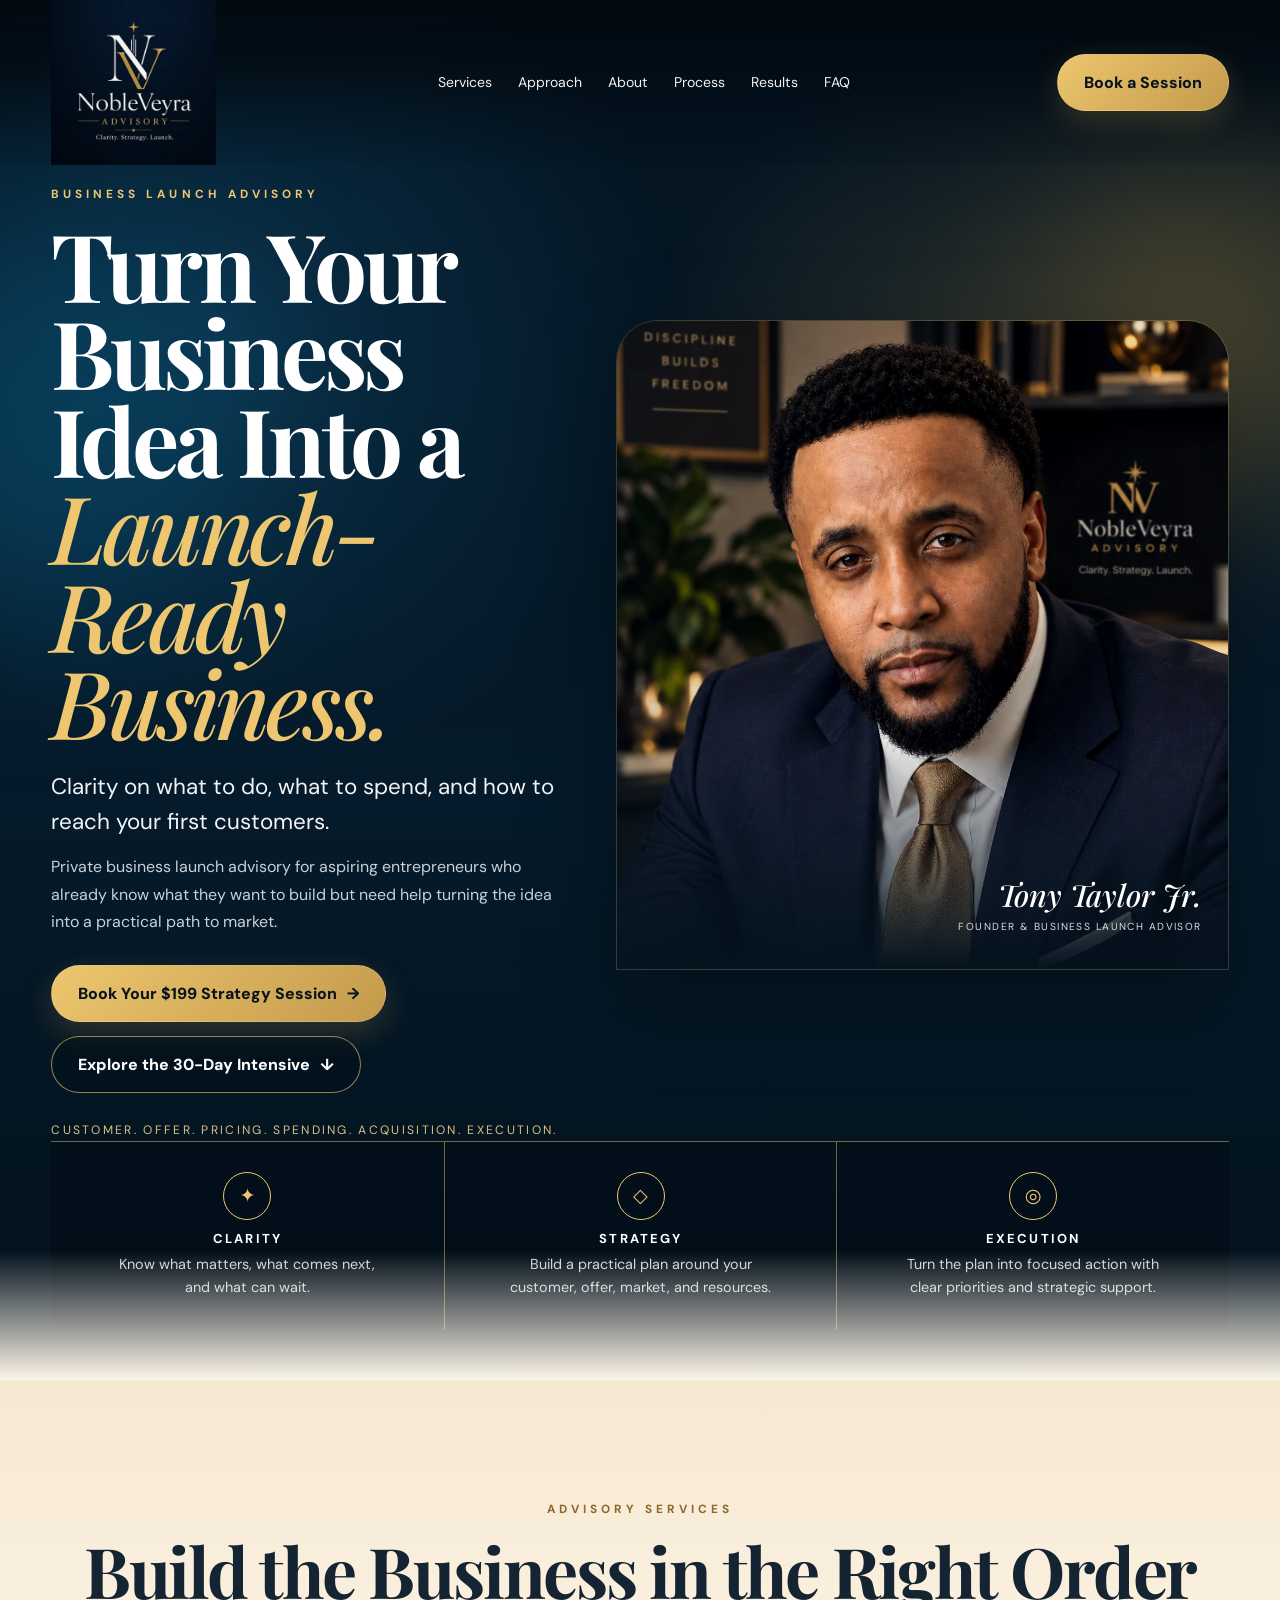
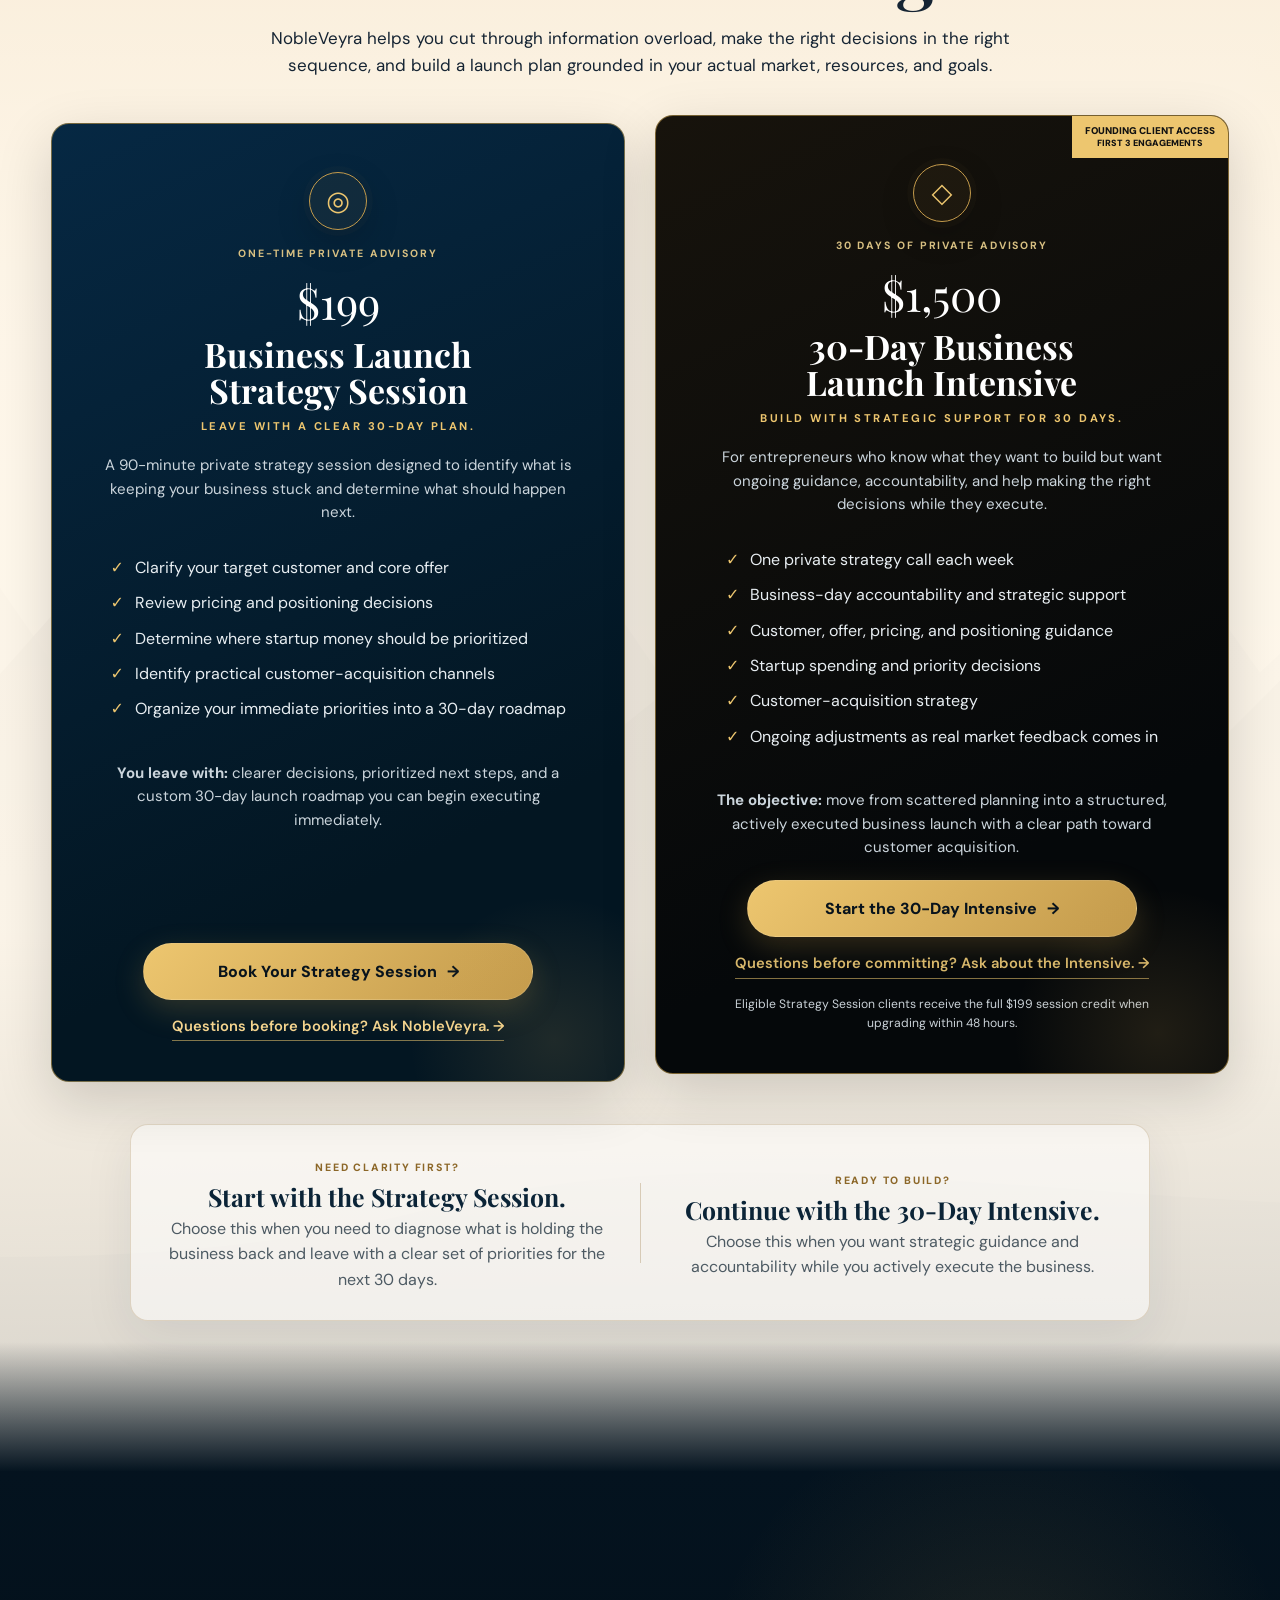
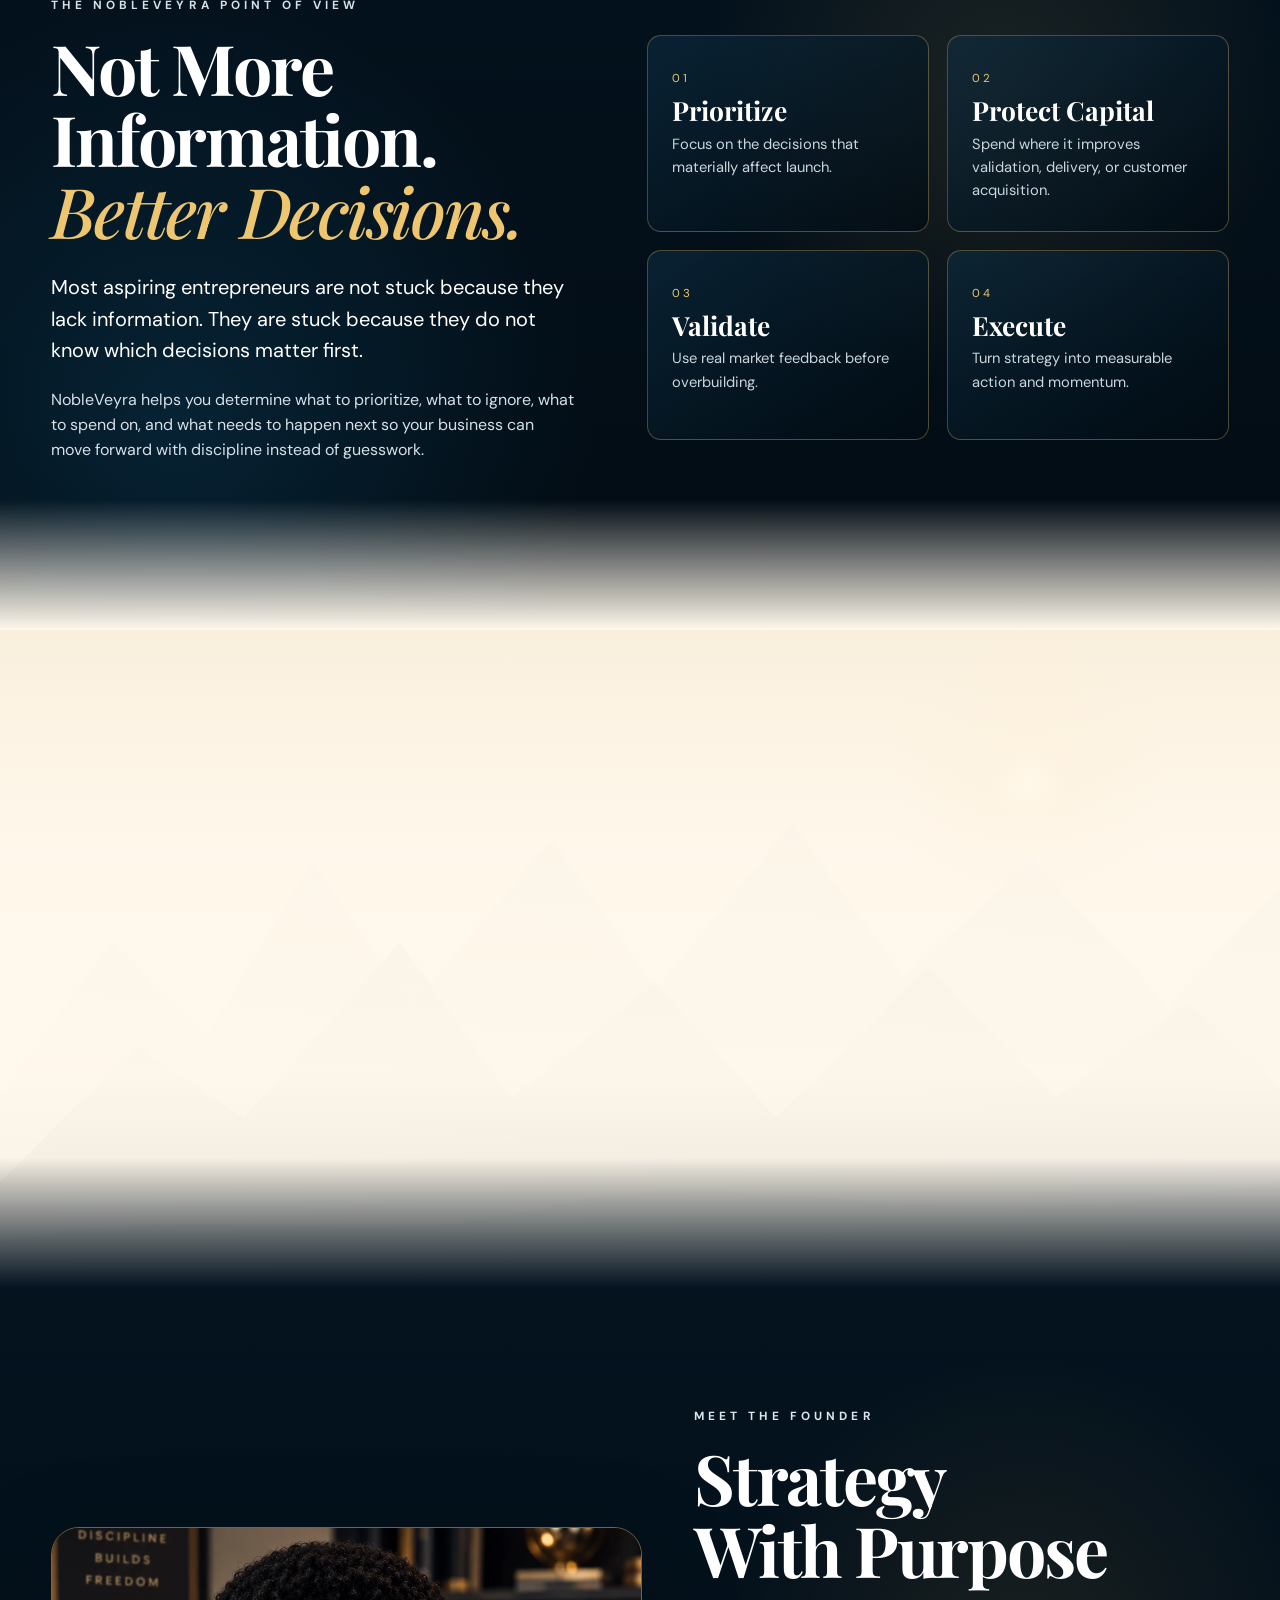
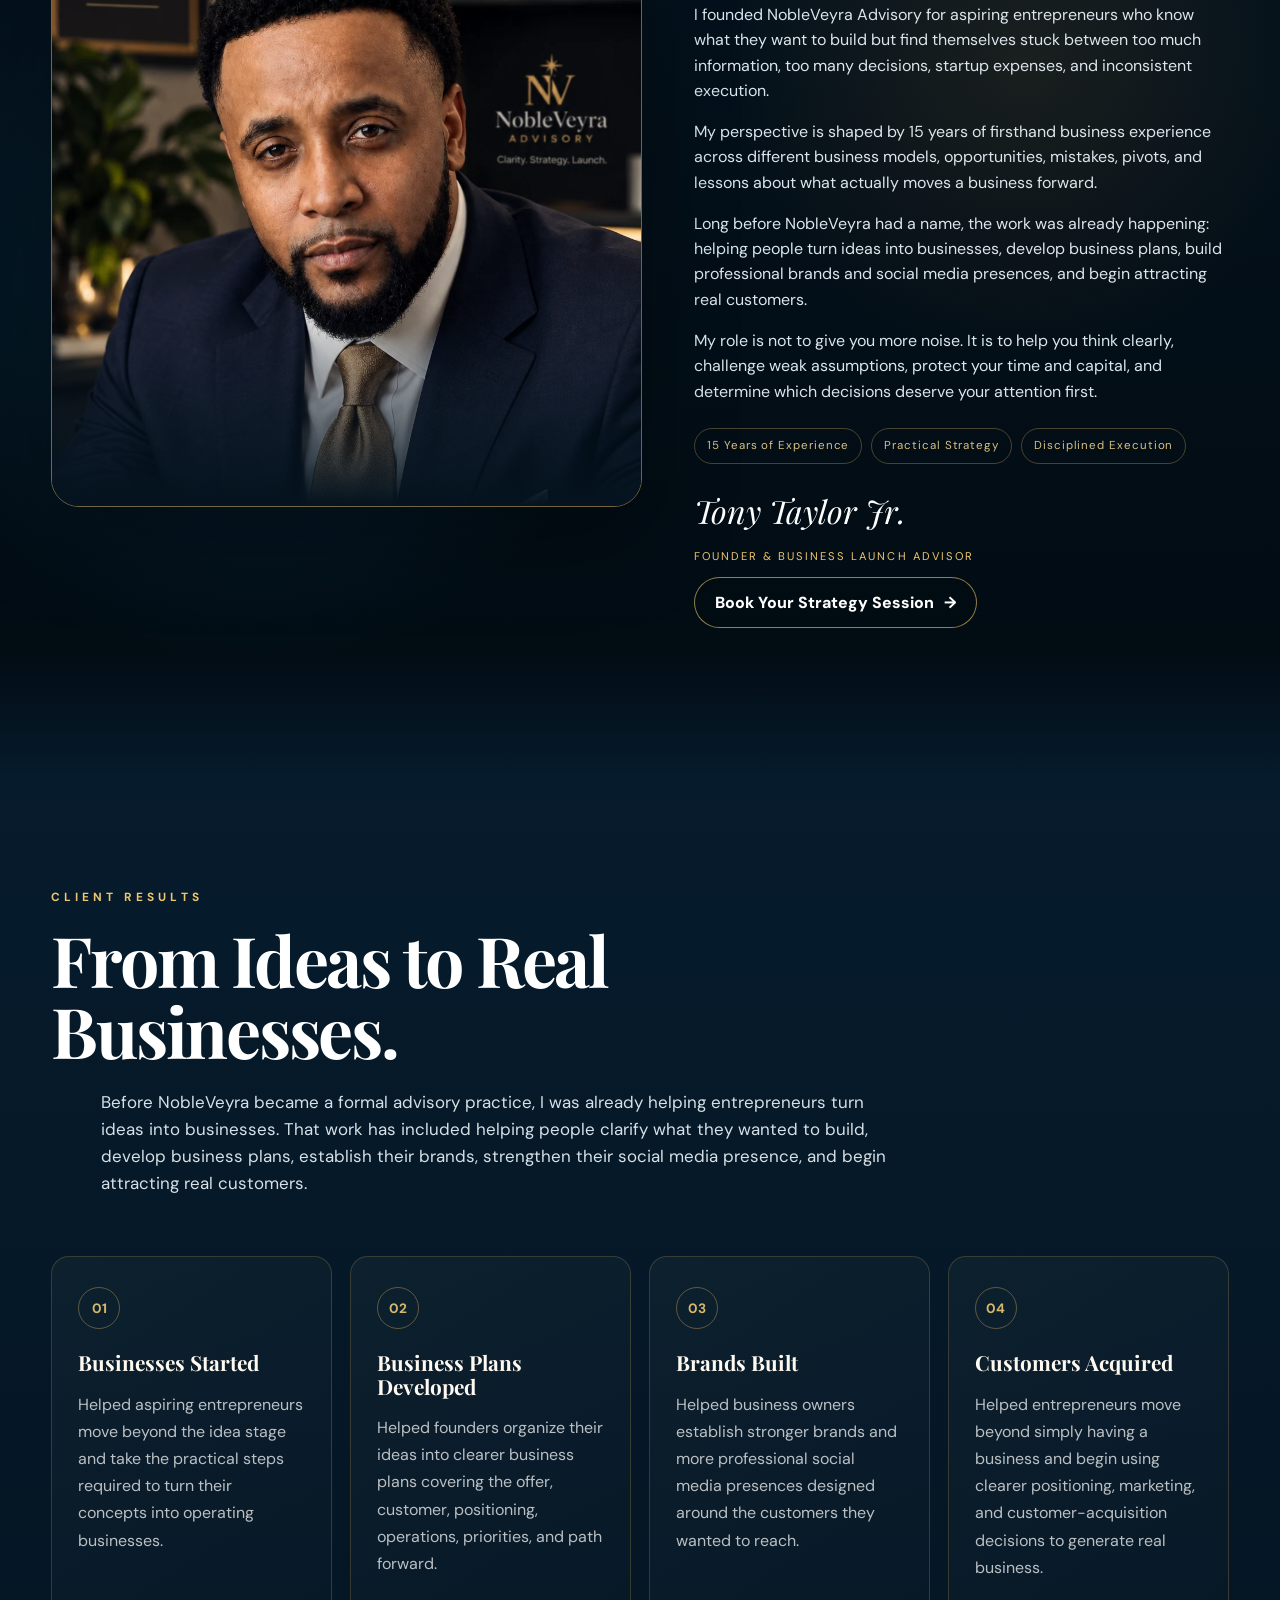
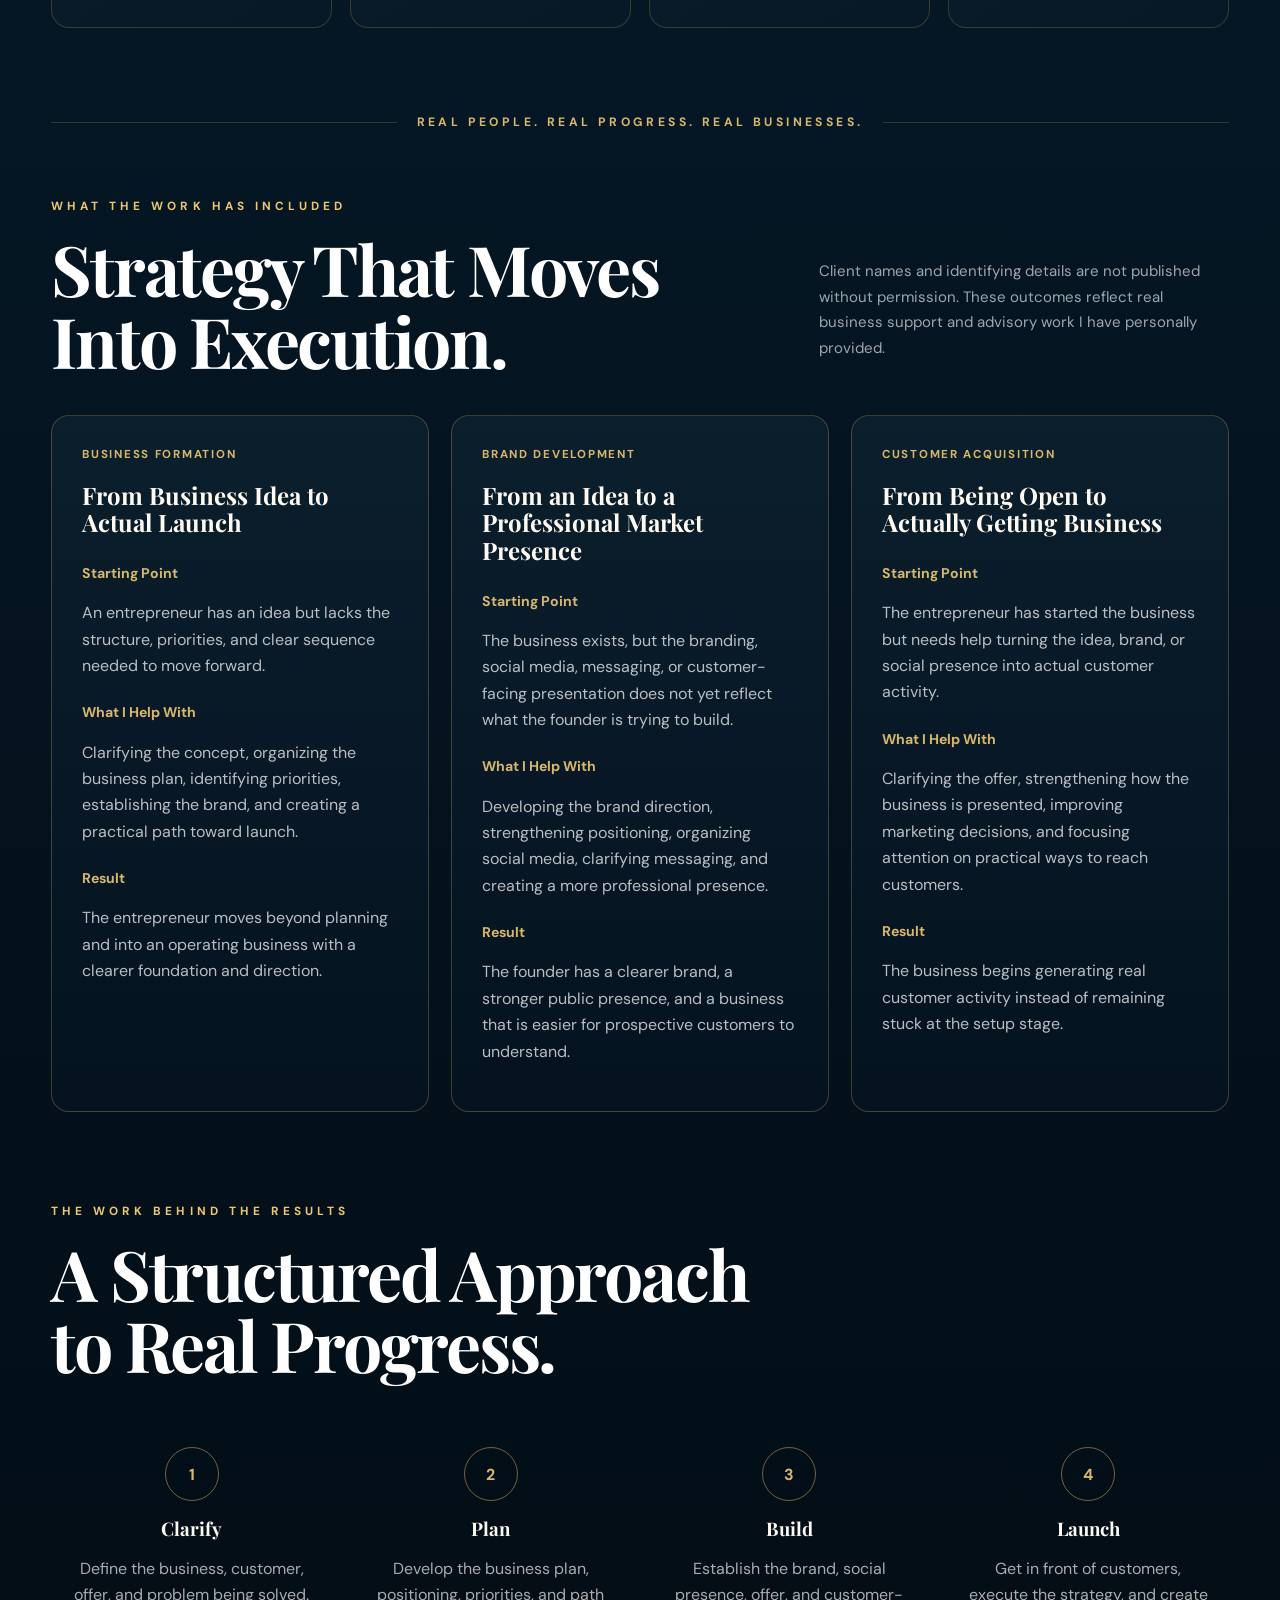
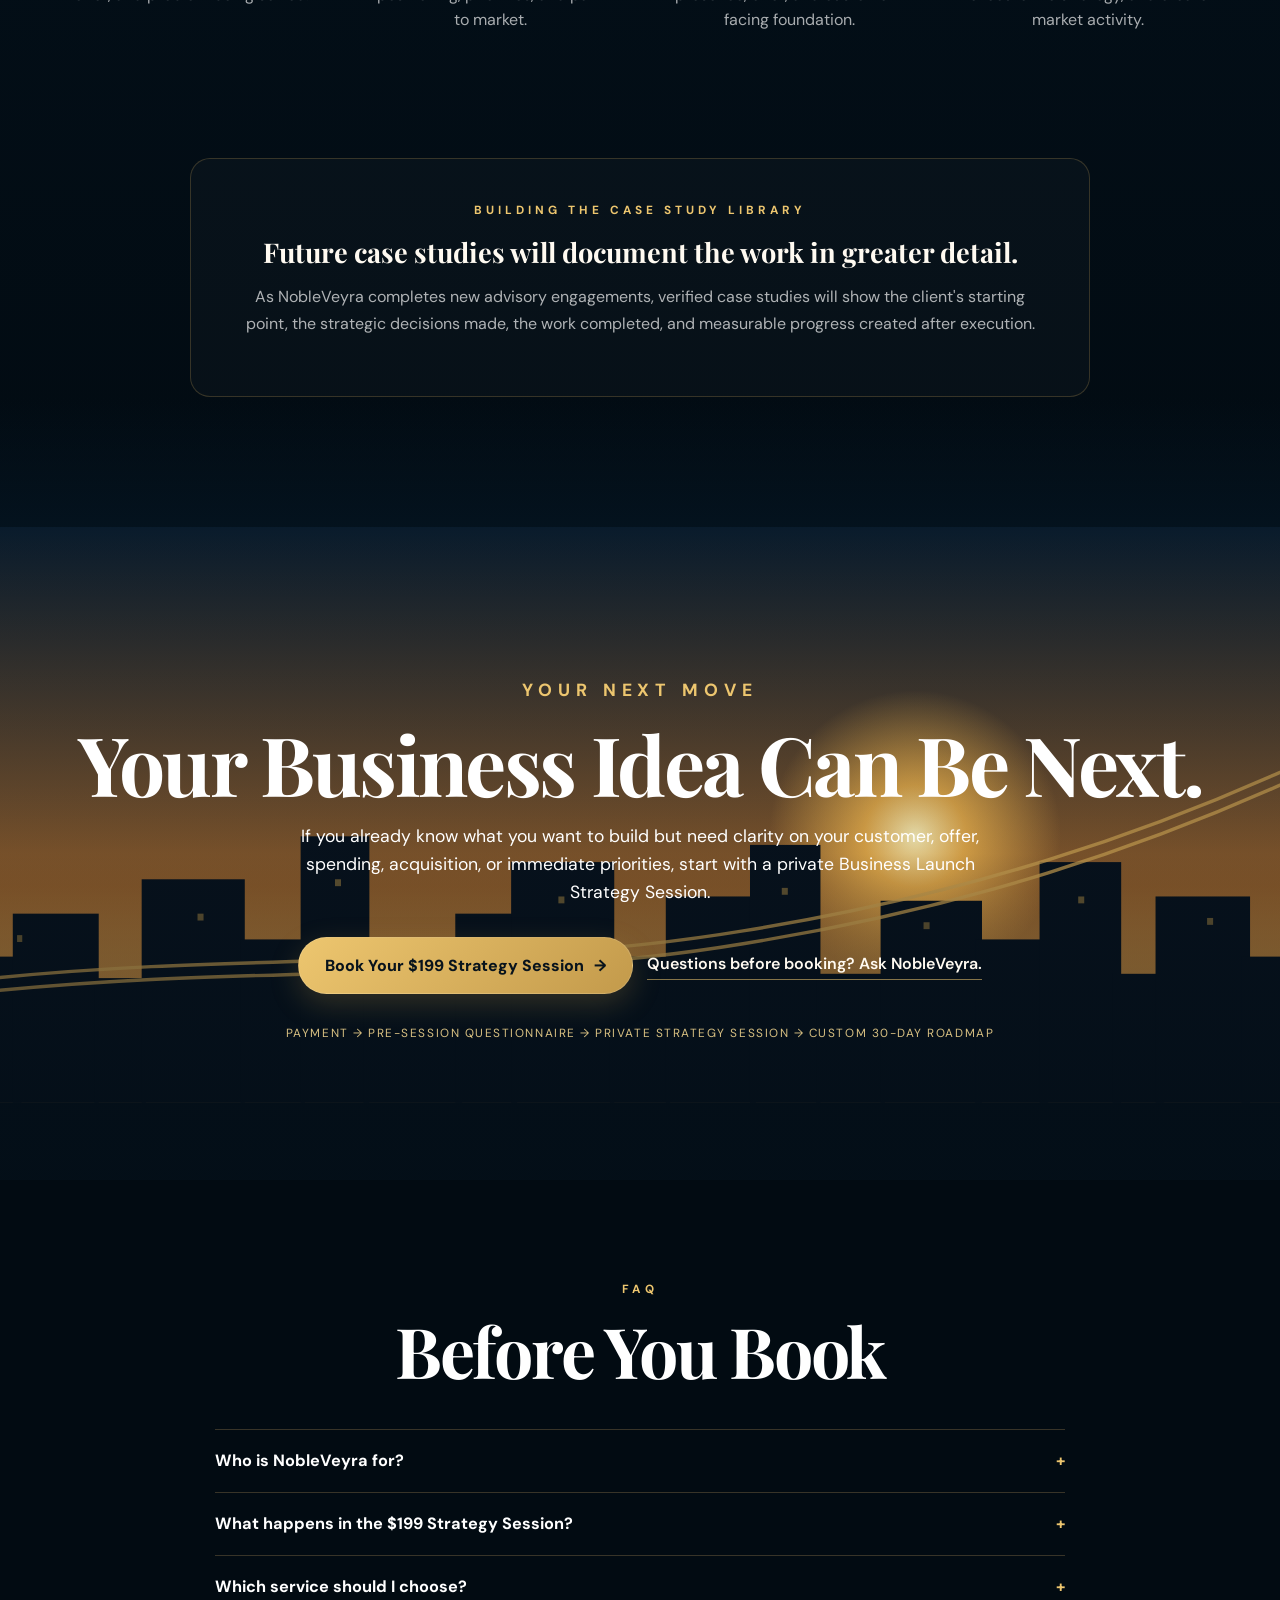
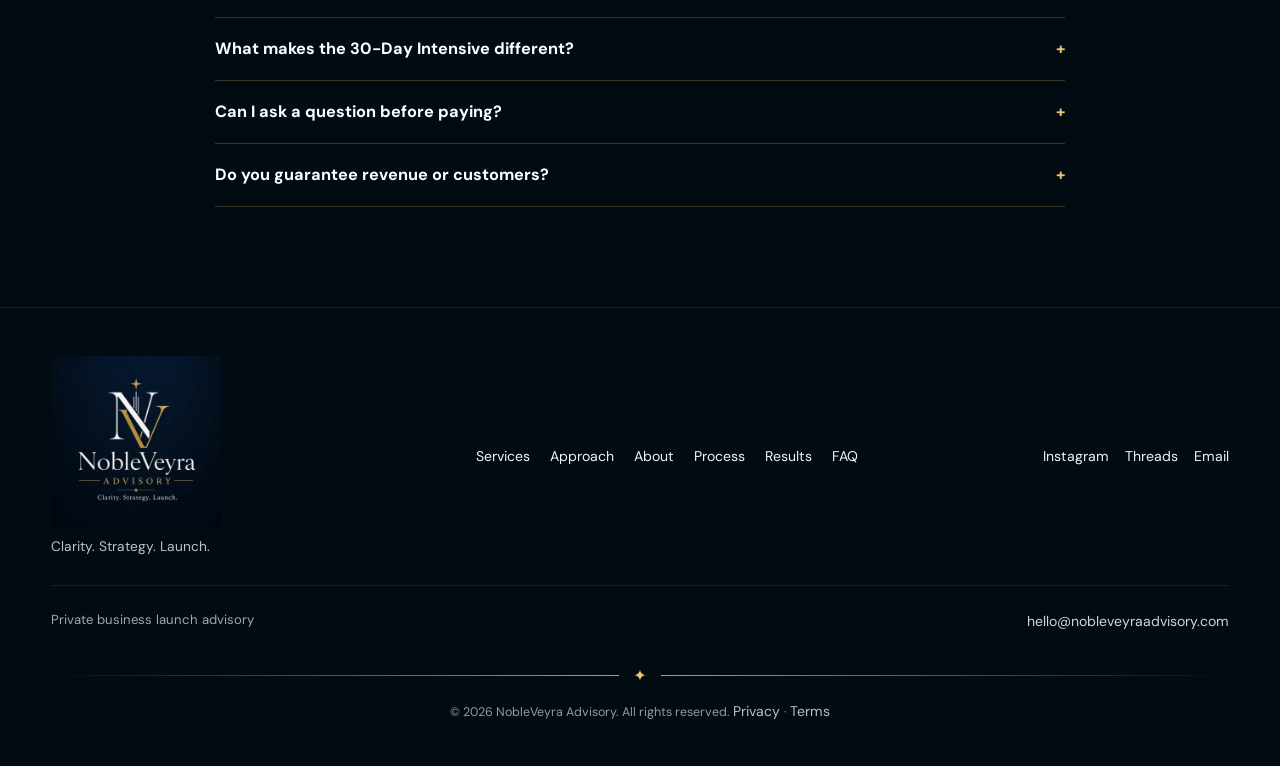
==== commit 391eae96: "Update index.html" ====
--- a/index.html
+++ b/index.html
@@ -47,7 +47,7 @@
     rel="stylesheet"
   >
 
-  <link rel="stylesheet" href="styles.css?v=14">
+  <link rel="stylesheet" href="styles.css?v=15">
 
   <script type="application/ld+json">
   {
--- a/styles.css
+++ b/styles.css
@@ -1706,3 +1706,393 @@
     margin-top: 14px;
   }
 }
+/* =========================================================
+   NobleVeyra Client Results + Conversion Updates
+   ========================================================= */
+
+.offer-card > .text-link {
+  display: inline-block;
+  margin-top: 16px;
+  font-size: 0.92rem;
+  font-weight: 600;
+  line-height: 1.45;
+  text-decoration: none;
+  transition: opacity 0.2s ease, transform 0.2s ease;
+}
+
+.offer-card > .text-link:hover,
+.offer-card > .text-link:focus-visible {
+  opacity: 0.82;
+  transform: translateY(-1px);
+}
+
+.blue-card > .text-link {
+  color: #f4d48e;
+}
+
+.black-card > .text-link {
+  color: #d7b76b;
+}
+
+.offer-card > .text-link::after {
+  content: " →";
+}
+
+
+/* CLIENT RESULTS */
+
+.client-results {
+  position: relative;
+  overflow: hidden;
+  padding-top: 110px;
+  padding-bottom: 130px;
+}
+
+.results-intro {
+  max-width: 900px;
+  margin-bottom: 60px;
+}
+
+.results-intro h2 {
+  margin-bottom: 22px;
+}
+
+.results-grid {
+  display: grid;
+  grid-template-columns: repeat(4, 1fr);
+  gap: 18px;
+  margin-top: 48px;
+}
+
+.result-card {
+  position: relative;
+  padding: 30px 26px;
+  border: 1px solid rgba(175, 144, 80, 0.28);
+  border-radius: 18px;
+  background:
+    linear-gradient(
+      145deg,
+      rgba(255,255,255,0.035),
+      rgba(255,255,255,0.01)
+    );
+  min-height: 260px;
+}
+
+.result-number {
+  display: inline-flex;
+  align-items: center;
+  justify-content: center;
+  width: 42px;
+  height: 42px;
+  margin-bottom: 22px;
+  border: 1px solid rgba(175, 144, 80, 0.5);
+  border-radius: 50%;
+  color: #d7b76b;
+  font-size: 0.85rem;
+  font-weight: 700;
+}
+
+.result-card h3 {
+  margin-bottom: 12px;
+  color: #fffaf1;
+  font-size: 1.3rem;
+}
+
+.result-card p {
+  color: rgba(255,255,255,0.72);
+  line-height: 1.7;
+}
+
+
+.results-divider {
+  display: flex;
+  align-items: center;
+  gap: 20px;
+  margin: 85px 0 65px;
+  color: #d7b76b;
+  font-size: 0.76rem;
+  font-weight: 700;
+  letter-spacing: 0.28em;
+  text-align: center;
+  text-transform: uppercase;
+}
+
+.results-divider::before,
+.results-divider::after {
+  content: "";
+  flex: 1;
+  height: 1px;
+  background: rgba(175, 144, 80, 0.28);
+}
+
+
+.results-story-heading {
+  display: grid;
+  grid-template-columns: 1.4fr 0.8fr;
+  gap: 50px;
+  align-items: end;
+  margin-bottom: 38px;
+}
+
+.results-story-heading h2 {
+  margin-bottom: 0;
+}
+
+.results-note {
+  color: rgba(255,255,255,0.62);
+  line-height: 1.7;
+  font-size: 0.94rem;
+}
+
+
+.results-case-grid {
+  display: grid;
+  grid-template-columns: repeat(3, 1fr);
+  gap: 22px;
+}
+
+.results-case {
+  padding: 30px;
+  border-radius: 18px;
+  border: 1px solid rgba(175, 144, 80, 0.35);
+  background:
+    linear-gradient(
+      180deg,
+      rgba(12, 31, 46, 0.95),
+      rgba(4, 19, 31, 0.96)
+    );
+}
+
+.case-label {
+  display: block;
+  margin-bottom: 18px;
+  color: #d7b76b;
+  font-size: 0.72rem;
+  font-weight: 700;
+  letter-spacing: 0.15em;
+  text-transform: uppercase;
+}
+
+.results-case h3 {
+  margin-bottom: 25px;
+  color: #fffaf1;
+  font-family: "Playfair Display", serif;
+  font-size: 1.5rem;
+  line-height: 1.15;
+}
+
+.results-case h4 {
+  margin: 22px 0 6px;
+  color: #d7b76b;
+  font-size: 0.88rem;
+}
+
+.results-case p {
+  color: rgba(255,255,255,0.72);
+  line-height: 1.65;
+}
+
+
+.results-method {
+  margin-top: 90px;
+}
+
+.results-method-heading {
+  max-width: 760px;
+  margin-bottom: 42px;
+}
+
+.results-method-grid {
+  display: grid;
+  grid-template-columns: repeat(4, 1fr);
+  gap: 18px;
+}
+
+.results-method-grid article {
+  position: relative;
+  text-align: center;
+  padding: 24px 18px;
+}
+
+.results-method-grid article span {
+  display: inline-flex;
+  align-items: center;
+  justify-content: center;
+  width: 54px;
+  height: 54px;
+  margin-bottom: 18px;
+  border: 1px solid rgba(175,144,80,0.65);
+  border-radius: 50%;
+  color: #d7b76b;
+  font-weight: 700;
+}
+
+.results-method-grid article h3 {
+  color: #fffaf1;
+  margin-bottom: 10px;
+}
+
+.results-method-grid article p {
+  color: rgba(255,255,255,0.66);
+  line-height: 1.6;
+}
+
+
+.results-proof-note {
+  max-width: 900px;
+  margin: 85px auto 0;
+  padding: 42px;
+  border: 1px solid rgba(175,144,80,0.28);
+  border-radius: 20px;
+  background: rgba(255,255,255,0.025);
+  text-align: center;
+}
+
+.results-proof-note h3 {
+  margin: 10px 0 14px;
+  color: #fffaf1;
+  font-family: "Playfair Display", serif;
+  font-size: 1.7rem;
+}
+
+.results-proof-note p:last-child {
+  color: rgba(255,255,255,0.68);
+  line-height: 1.7;
+}
+
+
+/* FINAL CTA LINK */
+
+.final-cta .text-link {
+  color: #fffaf1;
+  font-weight: 600;
+}
+
+.final-cta .text-link:hover {
+  color: #d7b76b;
+}
+
+
+/* MOBILE */
+
+@media (max-width: 1000px) {
+
+  .results-grid {
+    grid-template-columns: repeat(2, 1fr);
+  }
+
+  .results-case-grid {
+    grid-template-columns: 1fr;
+  }
+
+  .results-method-grid {
+    grid-template-columns: repeat(2, 1fr);
+  }
+
+  .results-story-heading {
+    grid-template-columns: 1fr;
+    gap: 20px;
+  }
+
+}
+
+
+@media (max-width: 720px) {
+
+  .client-results {
+    padding-top: 80px;
+    padding-bottom: 90px;
+  }
+
+  .results-grid {
+    grid-template-columns: 1fr;
+  }
+
+  .result-card {
+    min-height: auto;
+  }
+
+  .results-divider {
+    margin: 60px 0 45px;
+    font-size: 0.66rem;
+    letter-spacing: 0.18em;
+  }
+
+  .results-method-grid {
+    grid-template-columns: 1fr;
+  }
+
+  .results-proof-note {
+    padding: 28px 20px;
+  }
+
+  .offer-card > .text-link {
+    display: block;
+    text-align: center;
+    margin-top: 14px;
+  }
+
+}
+/* ==========================================
+   IPHONE MOBILE STABILITY FIX
+   ========================================== */
+
+@media screen and (max-width: 820px) {
+
+  /* Prevent Safari reveal animations from leaving sections invisible */
+  .reveal {
+    opacity: 1 !important;
+    transform: none !important;
+    visibility: visible !important;
+  }
+
+  /* Remove excess founder section height */
+  .founder {
+    min-height: 0 !important;
+    height: auto !important;
+    padding-top: 72px !important;
+    padding-bottom: 80px !important;
+    overflow: hidden !important;
+  }
+
+  .founder-layout {
+    display: flex !important;
+    flex-direction: column !important;
+    gap: 32px !important;
+    height: auto !important;
+    min-height: 0 !important;
+  }
+
+  .founder-image {
+    position: relative !important;
+    width: 100% !important;
+    height: 410px !important;
+    min-height: 0 !important;
+    margin: 0 !important;
+    transform: none !important;
+    overflow: hidden !important;
+    border-radius: 22px !important;
+  }
+
+  .founder-image img {
+    display: block !important;
+    width: 100% !important;
+    height: 100% !important;
+    object-fit: cover !important;
+    object-position: center 17% !important;
+  }
+
+  .founder-copy {
+    position: static !important;
+    width: 100% !important;
+    height: auto !important;
+    min-height: 0 !important;
+    margin: 0 !important;
+    transform: none !important;
+  }
+
+  .founder-copy .pill {
+    width: 100% !important;
+    justify-content: center !important;
+  }
+}
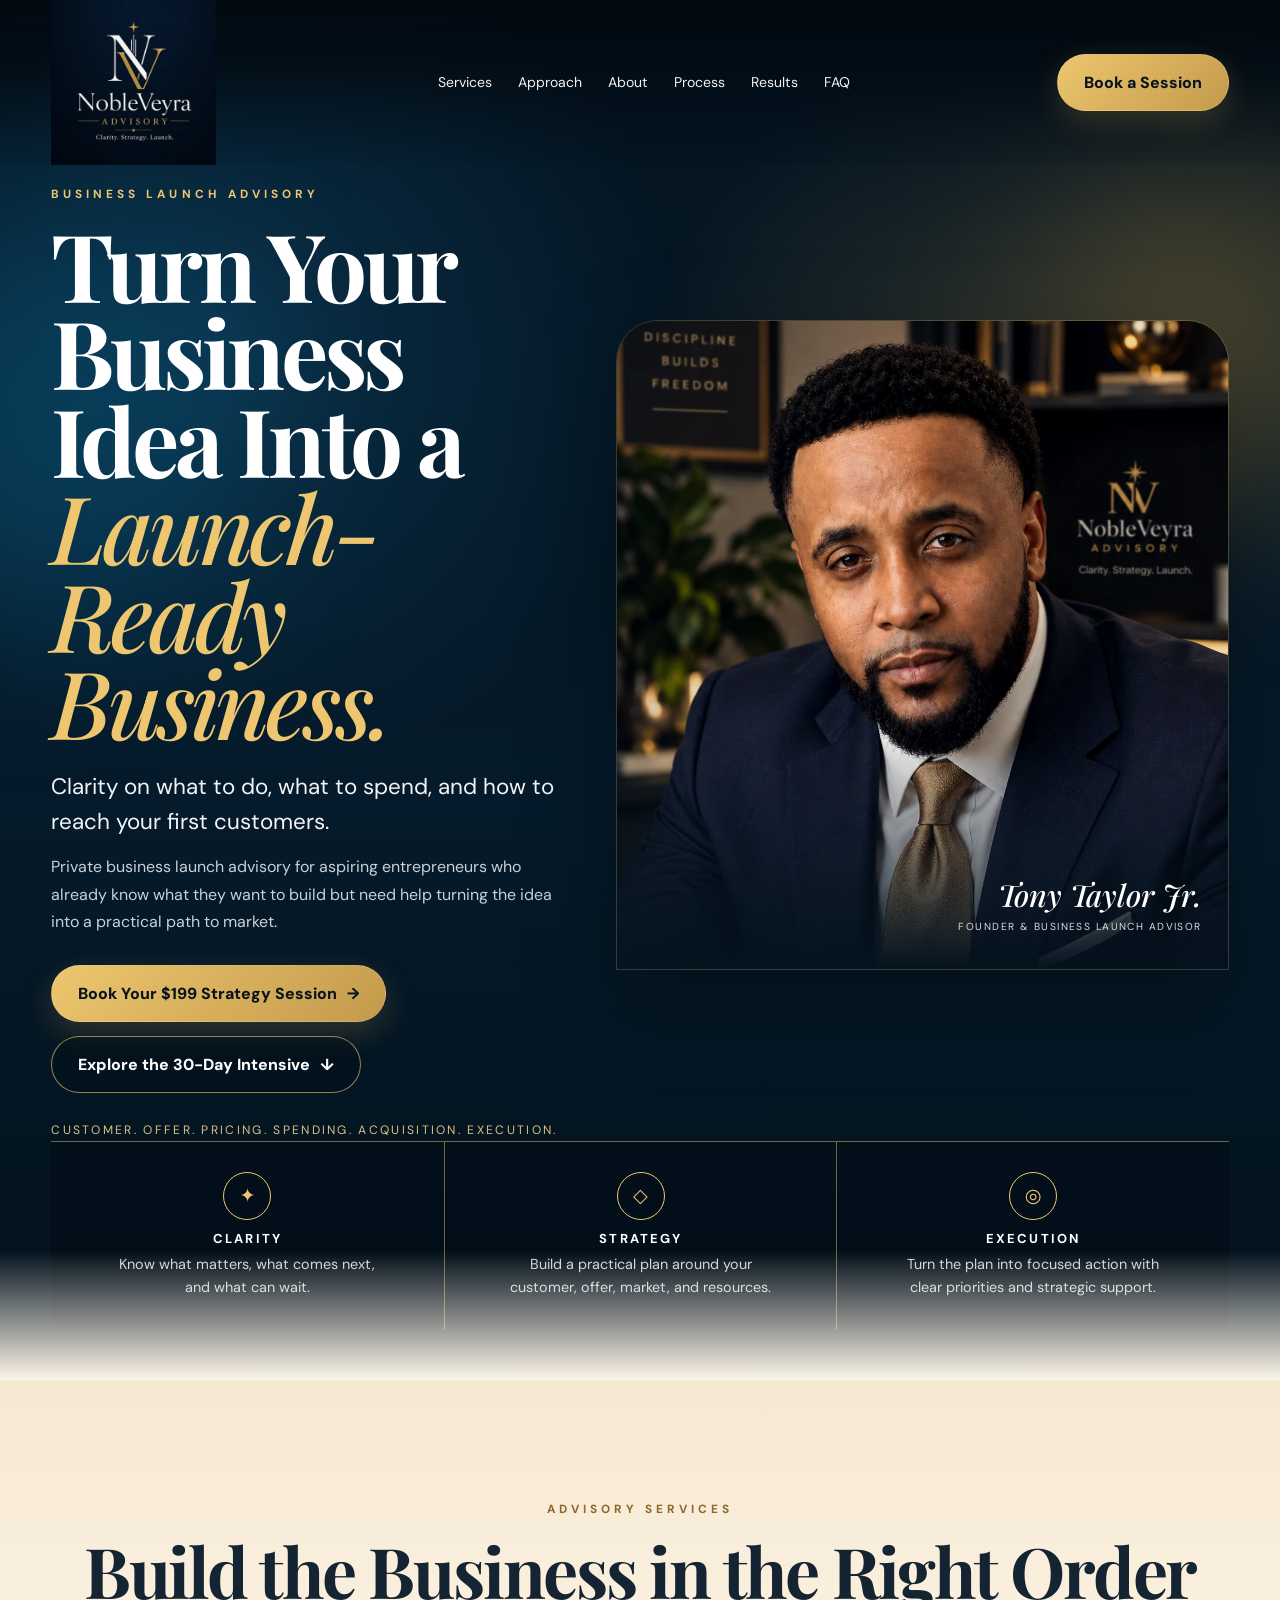
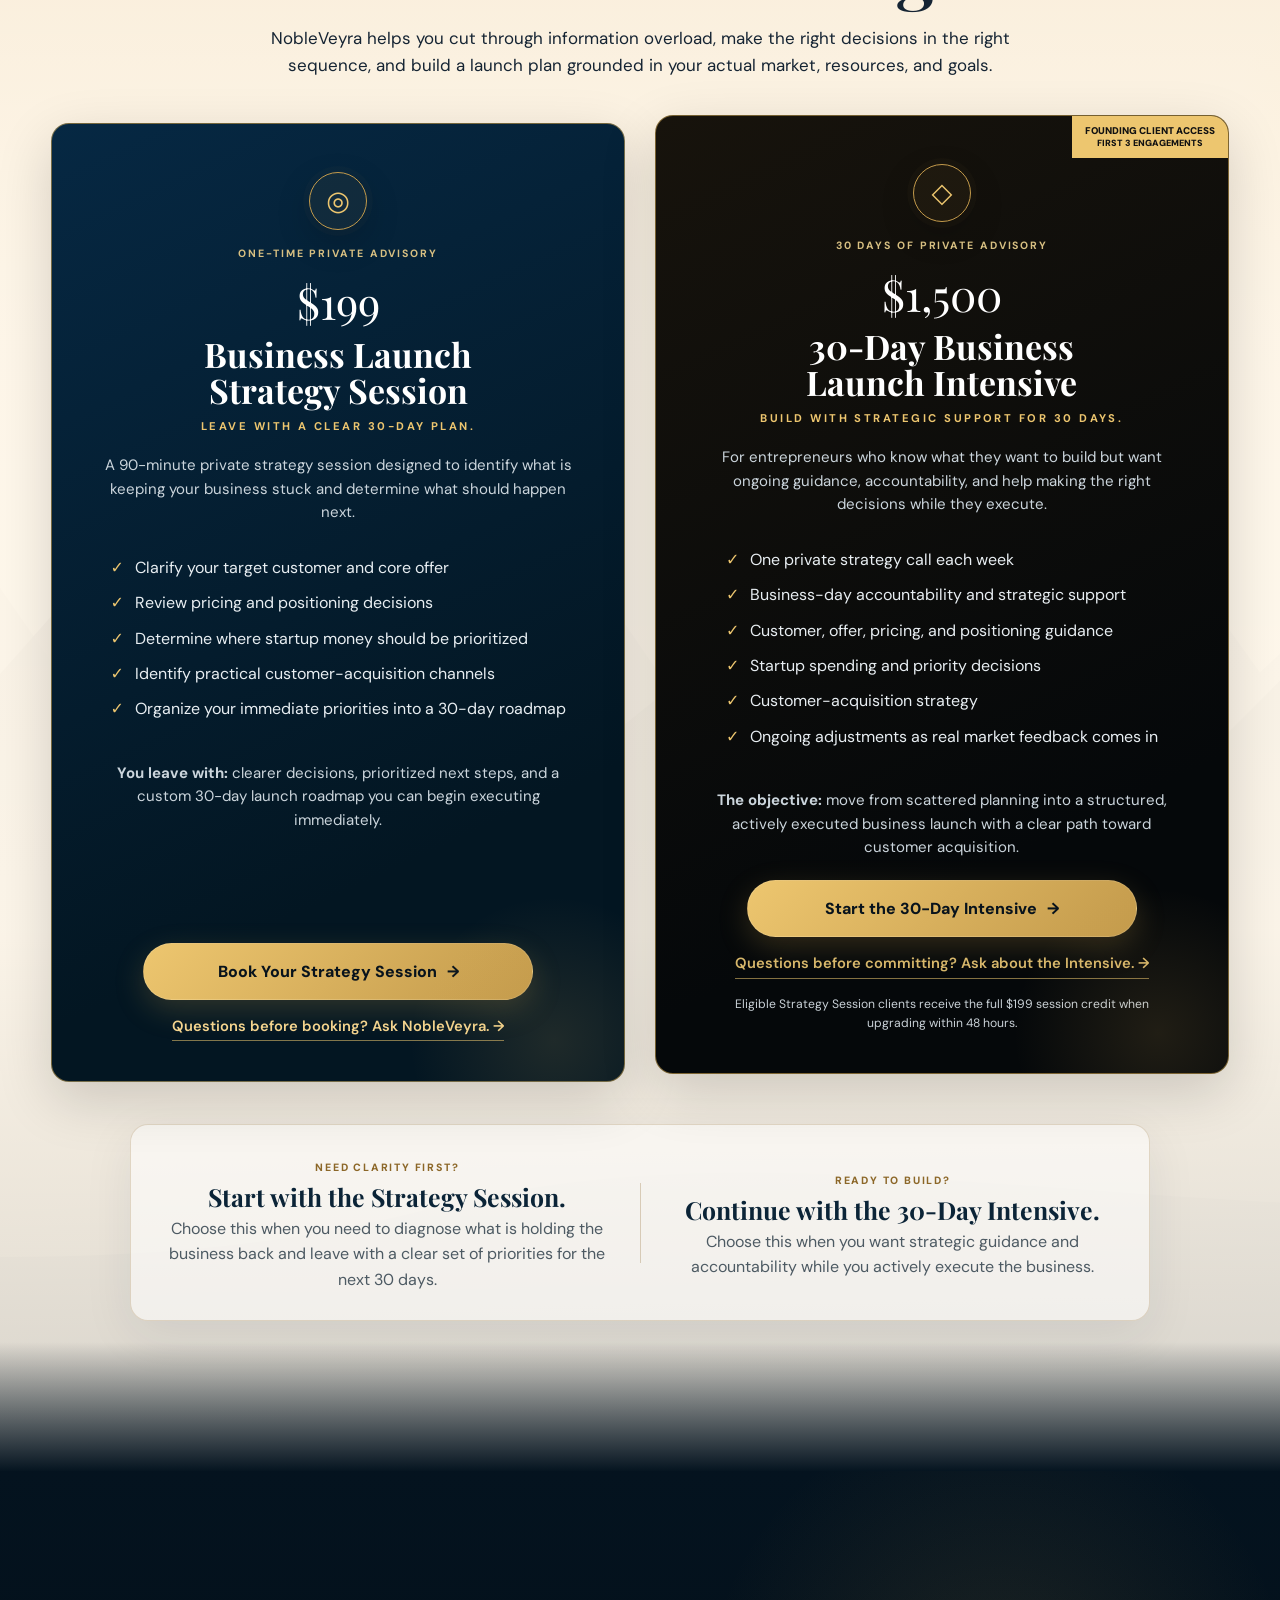
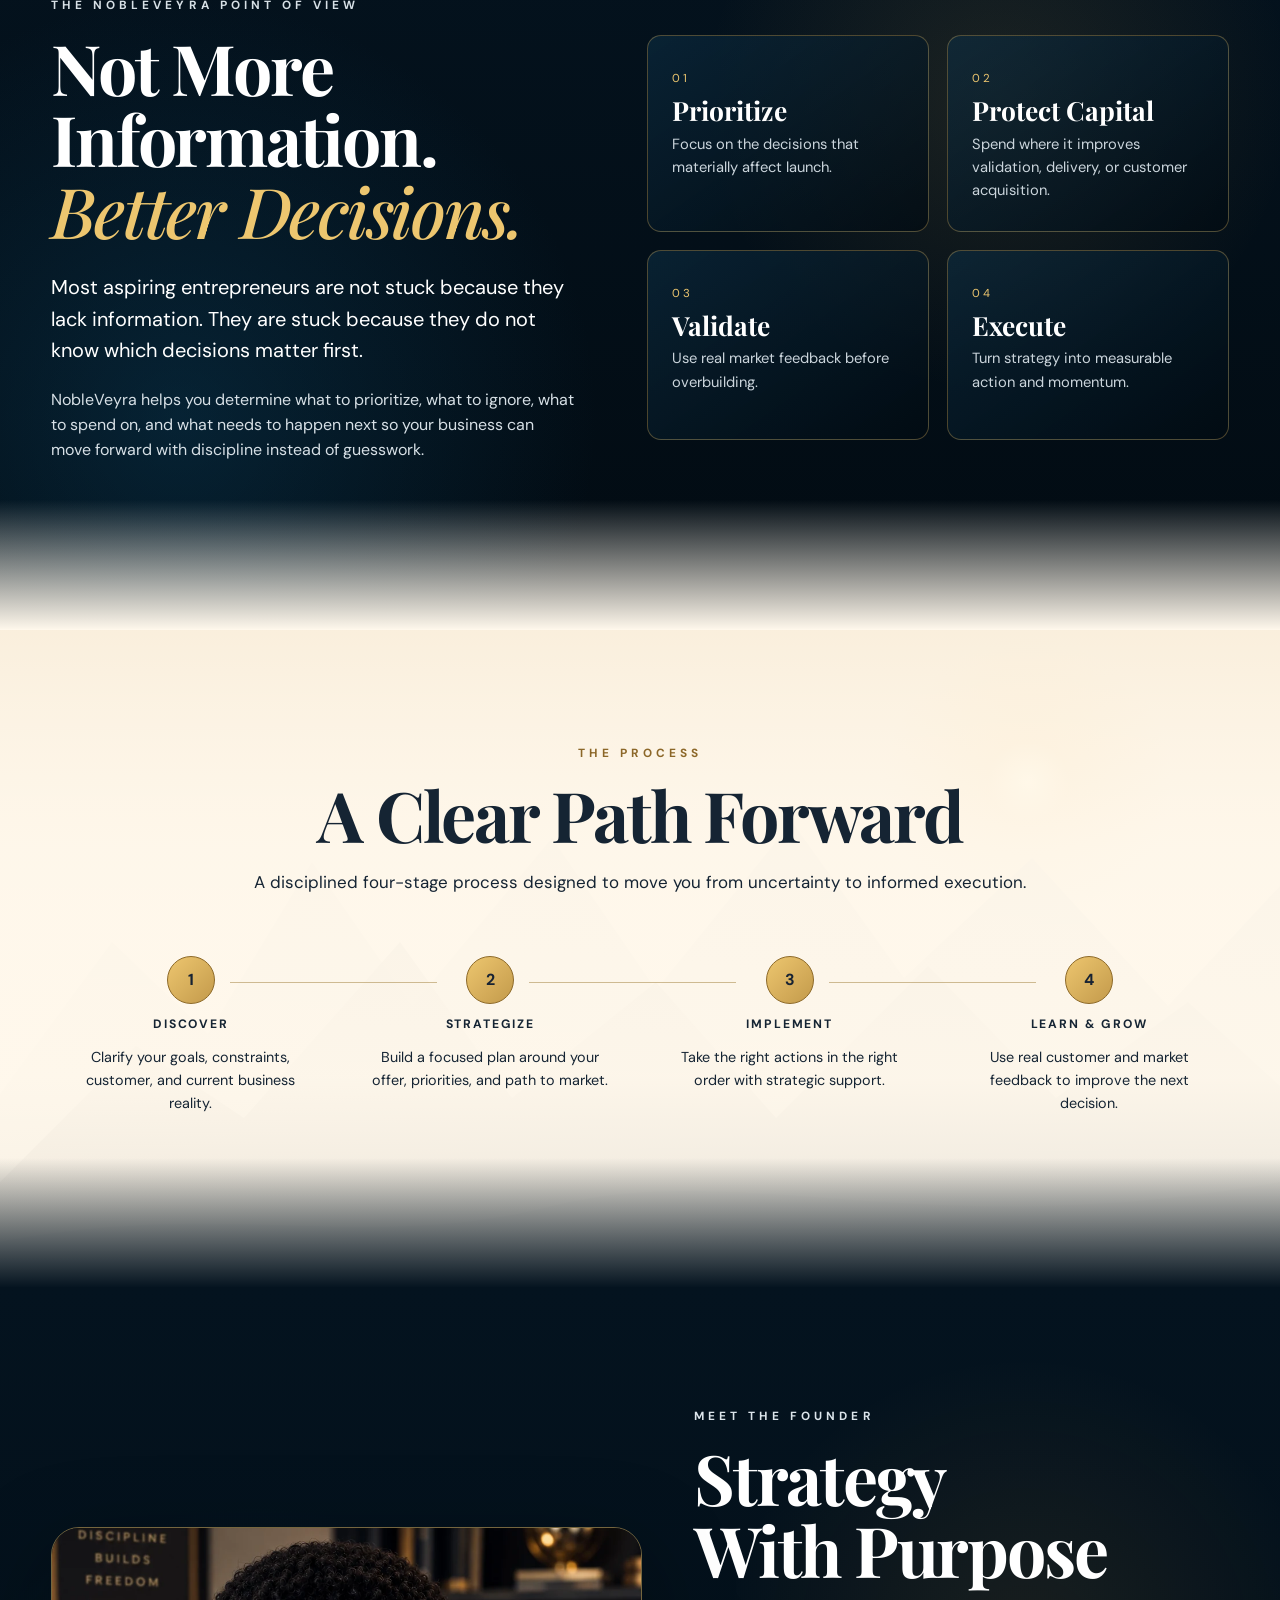
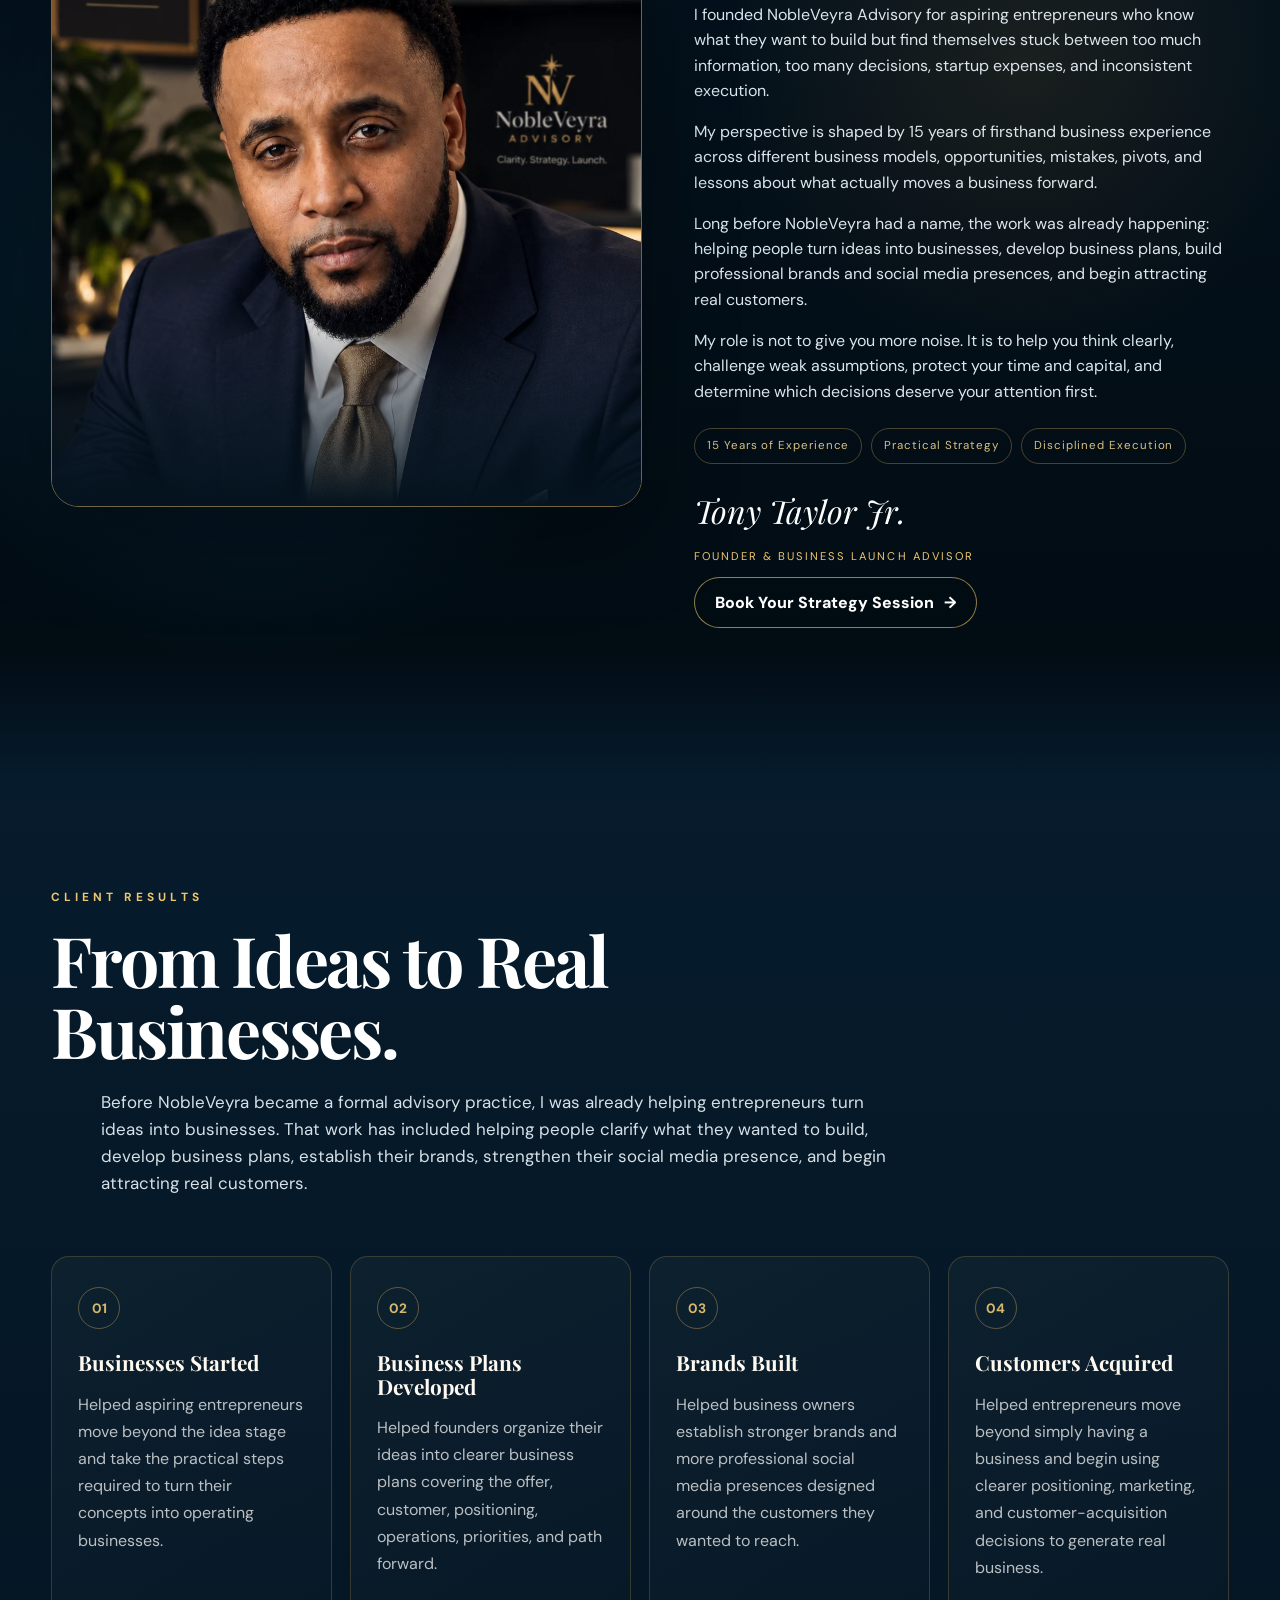
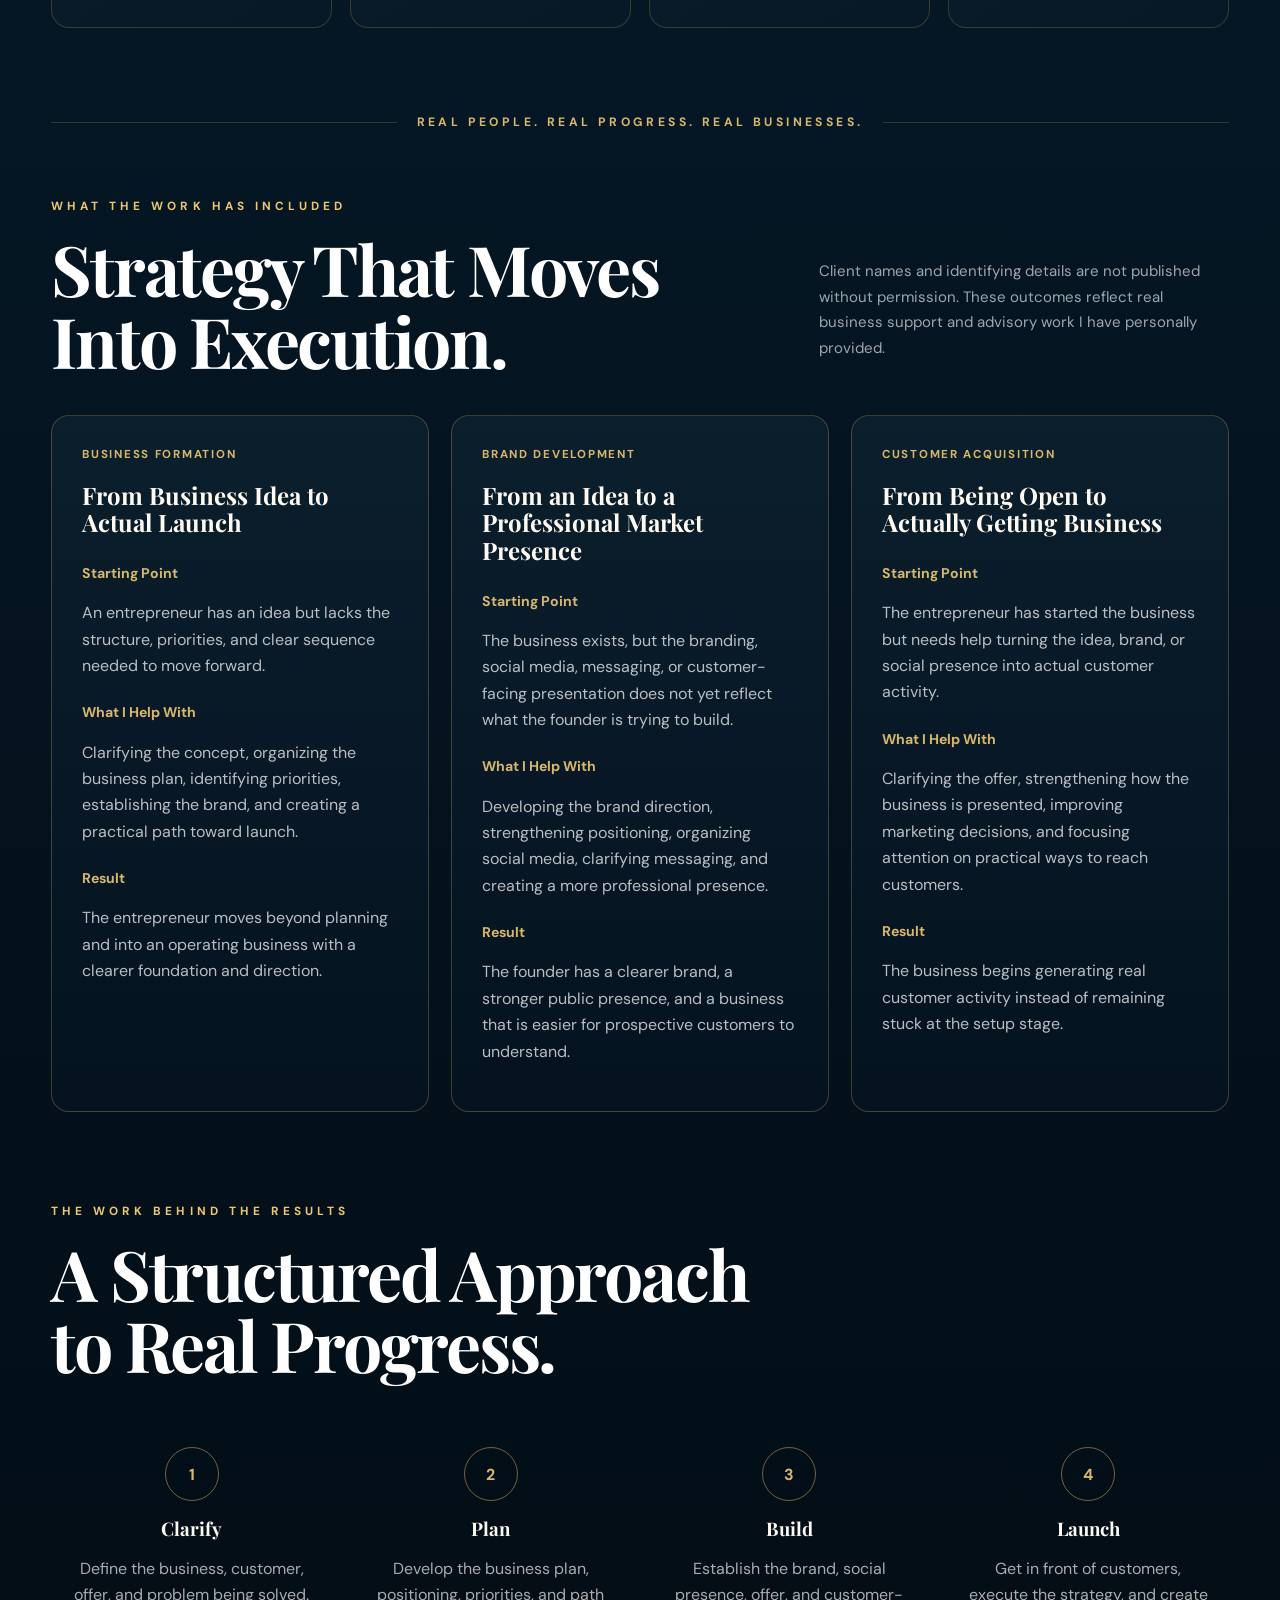
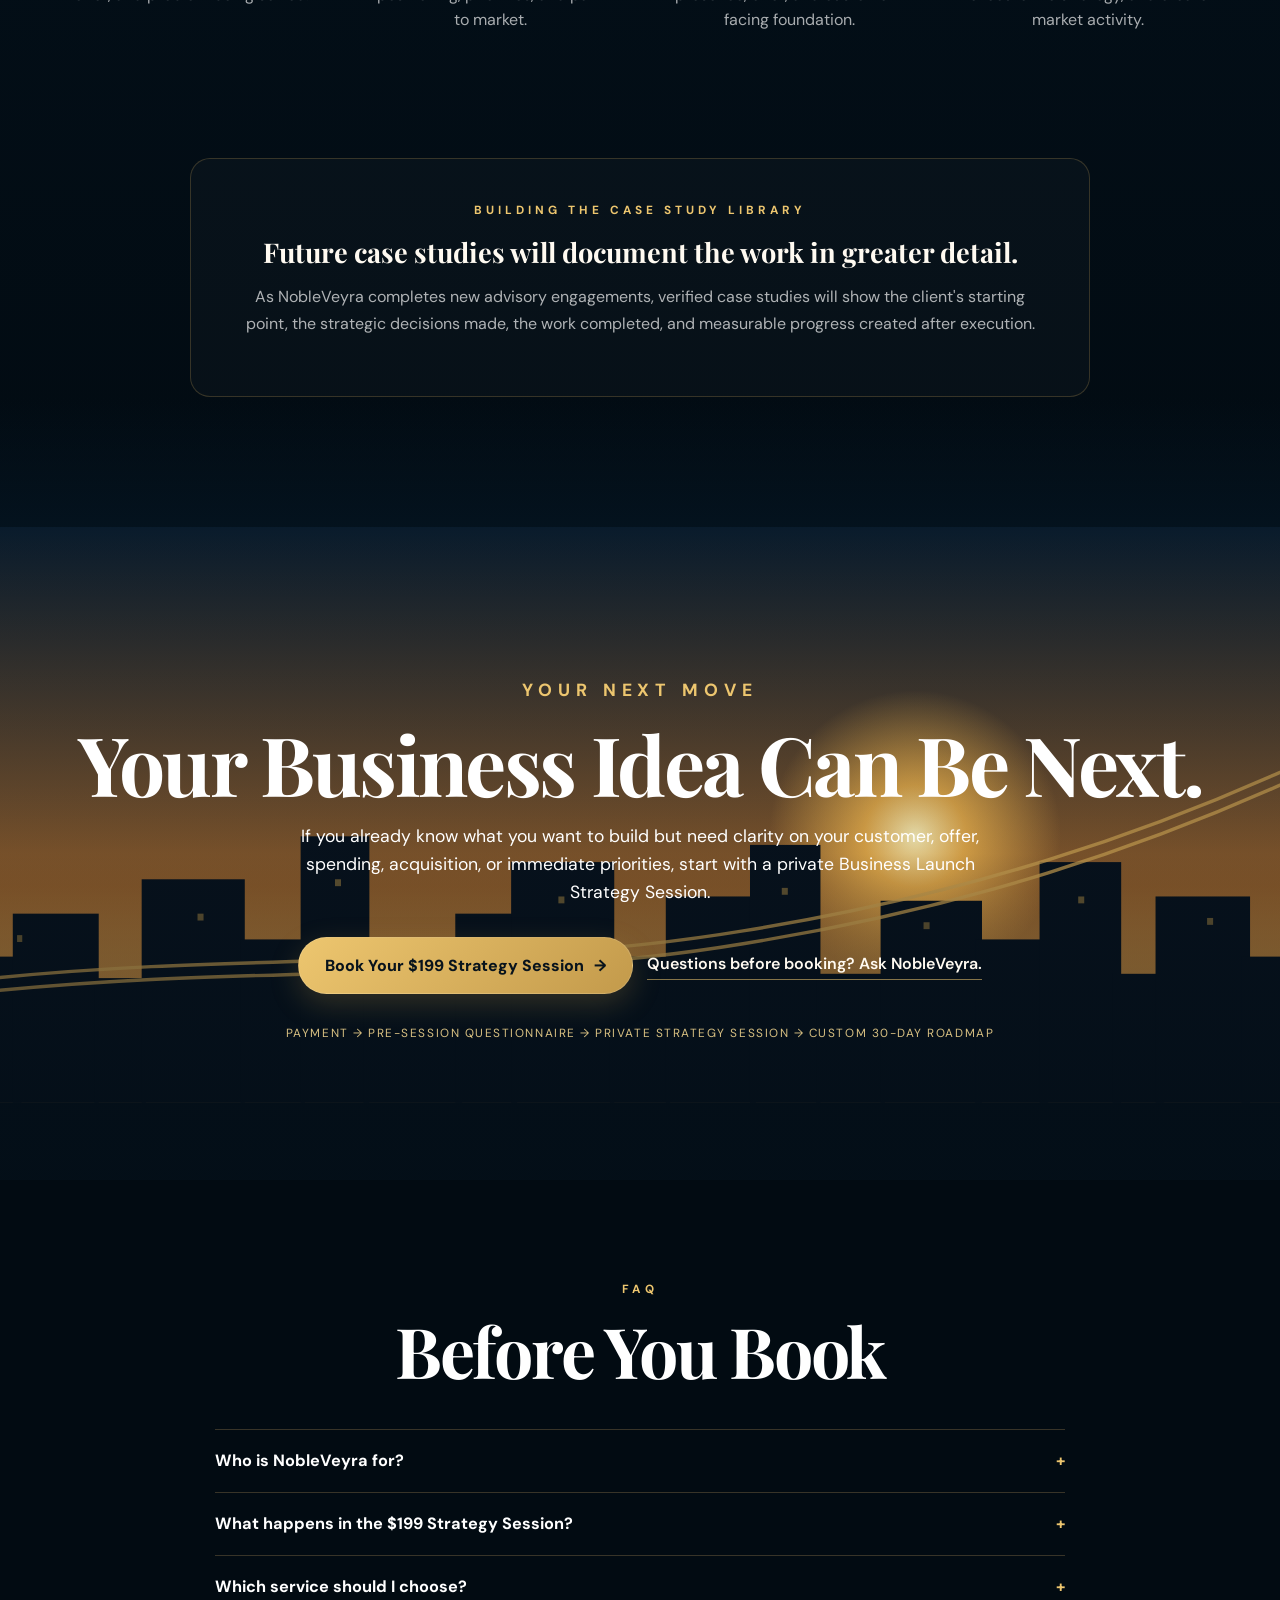
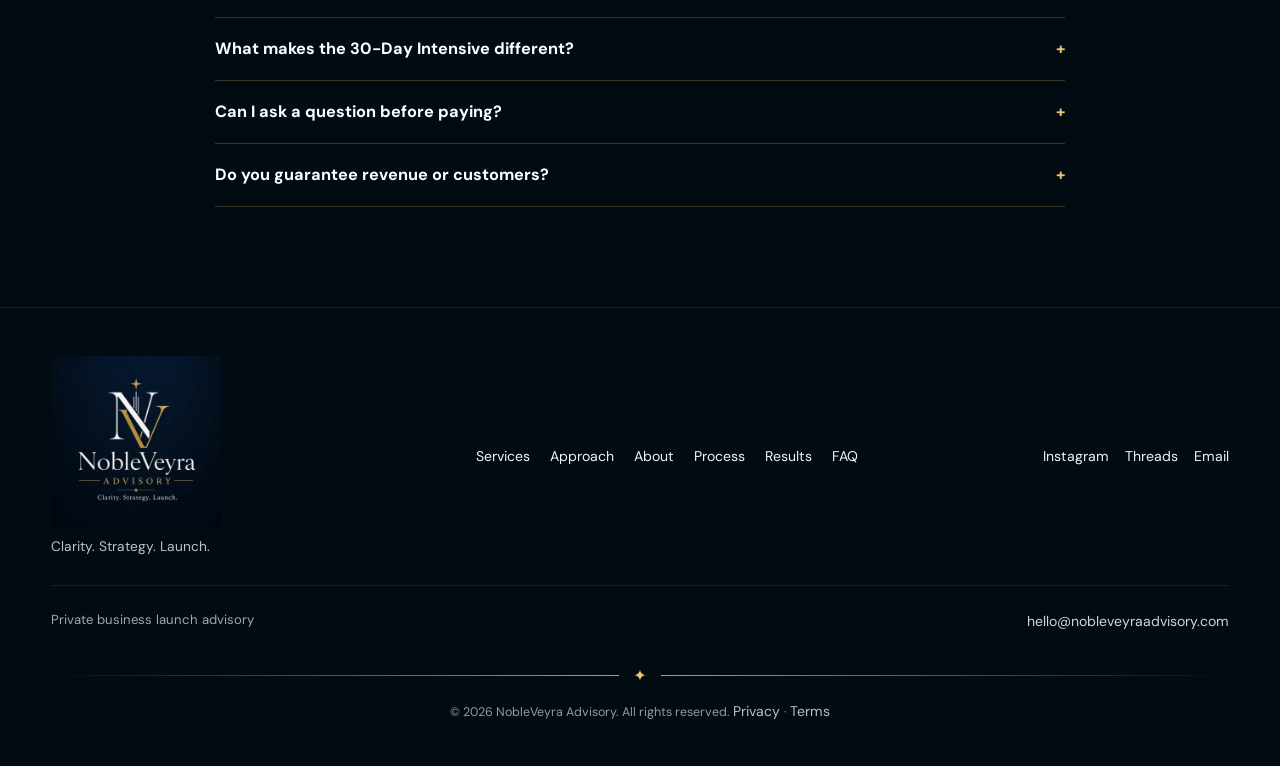
==== commit 9c19c84f: "Update index.html" ====
--- a/index.html
+++ b/index.html
@@ -1136,7 +1136,7 @@
 
 
 <script src="site-config.js"></script>
-<script src="script.js"></script>
+<script src="script.js?v=2"></script>
 
 </body>
 </html>
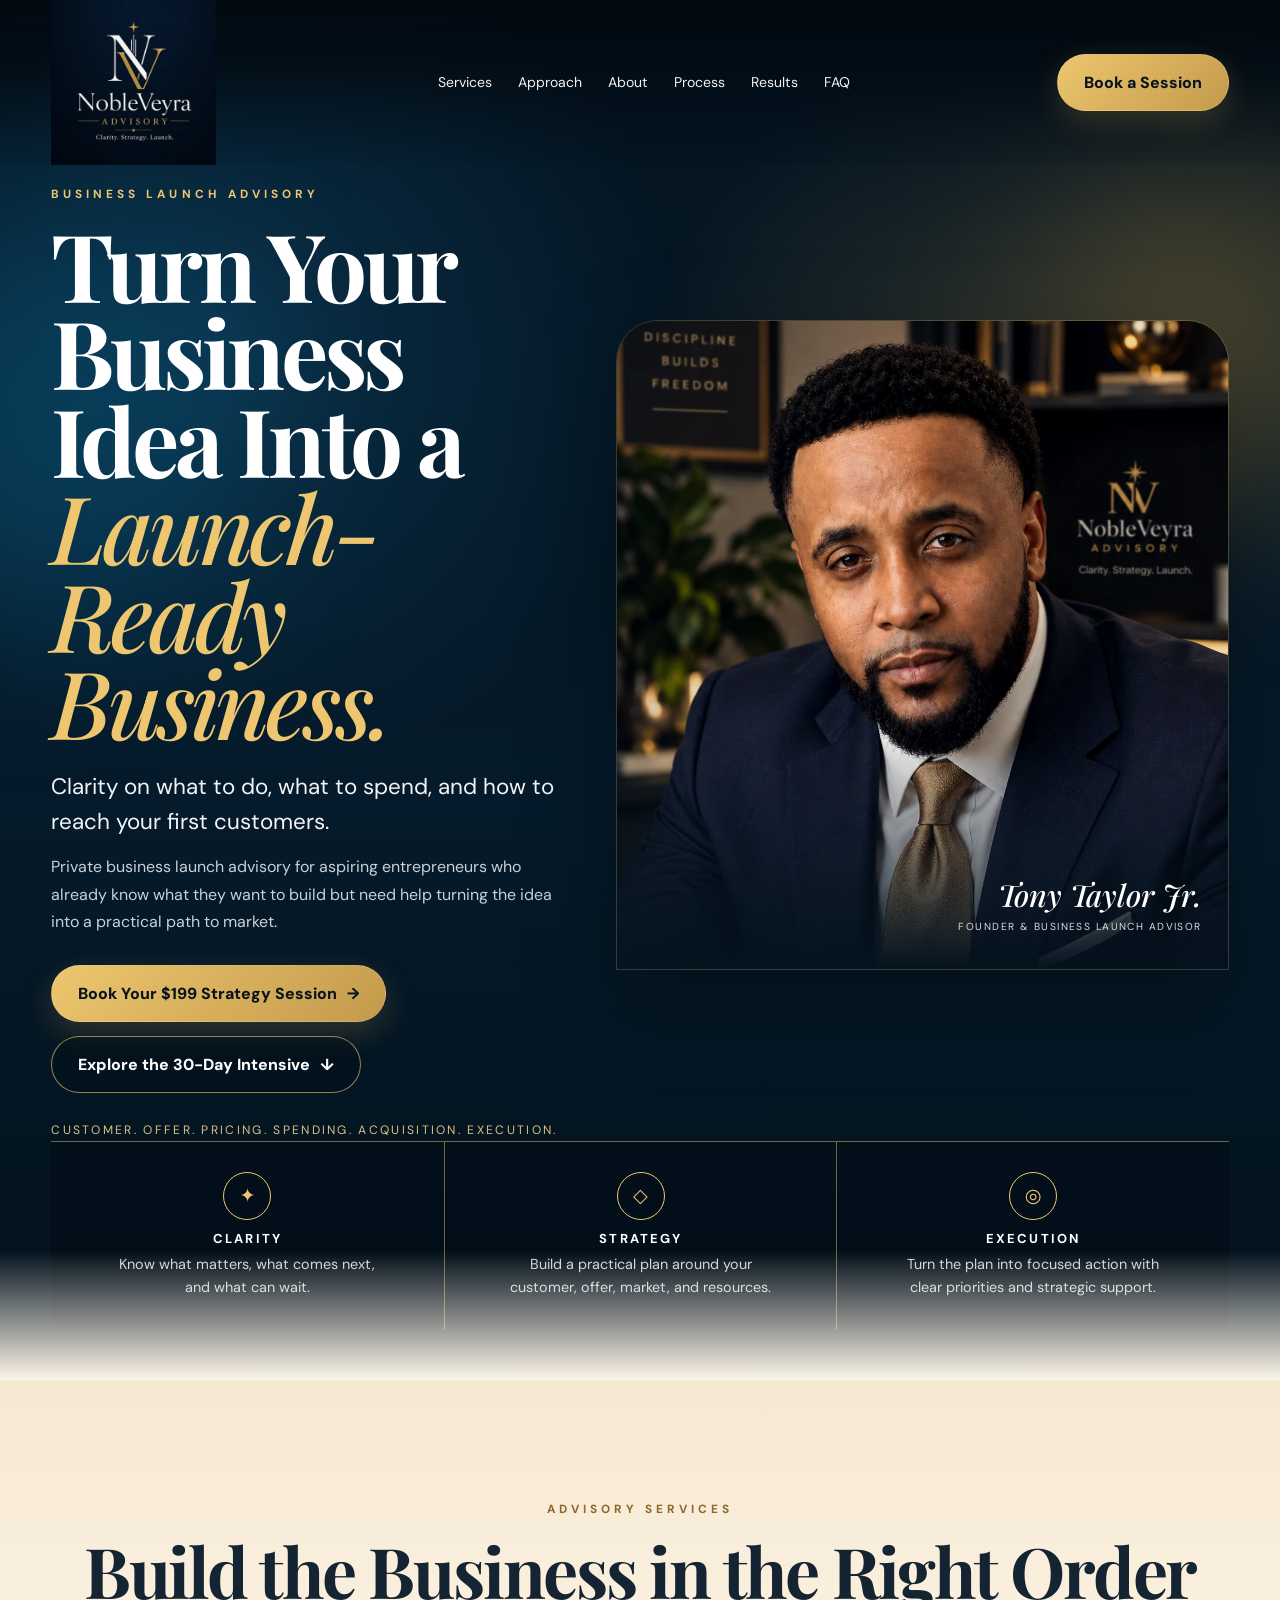
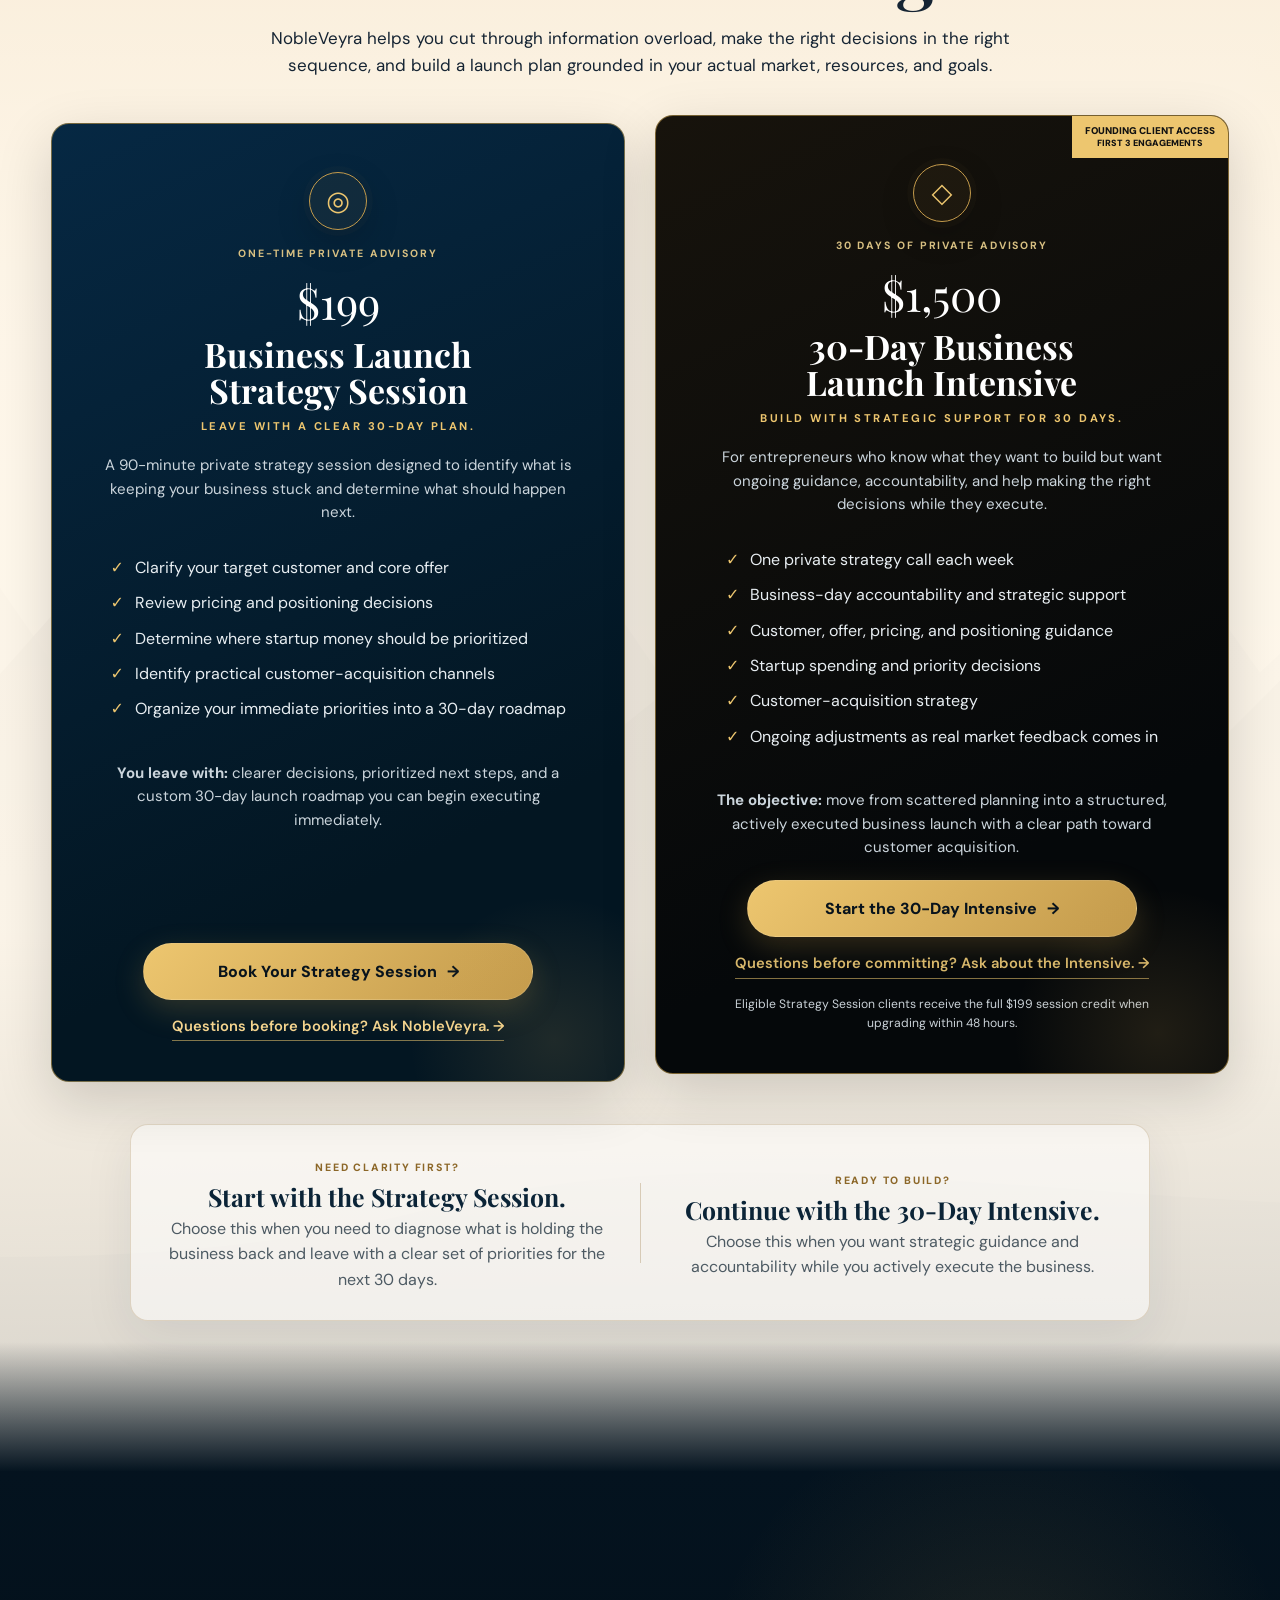
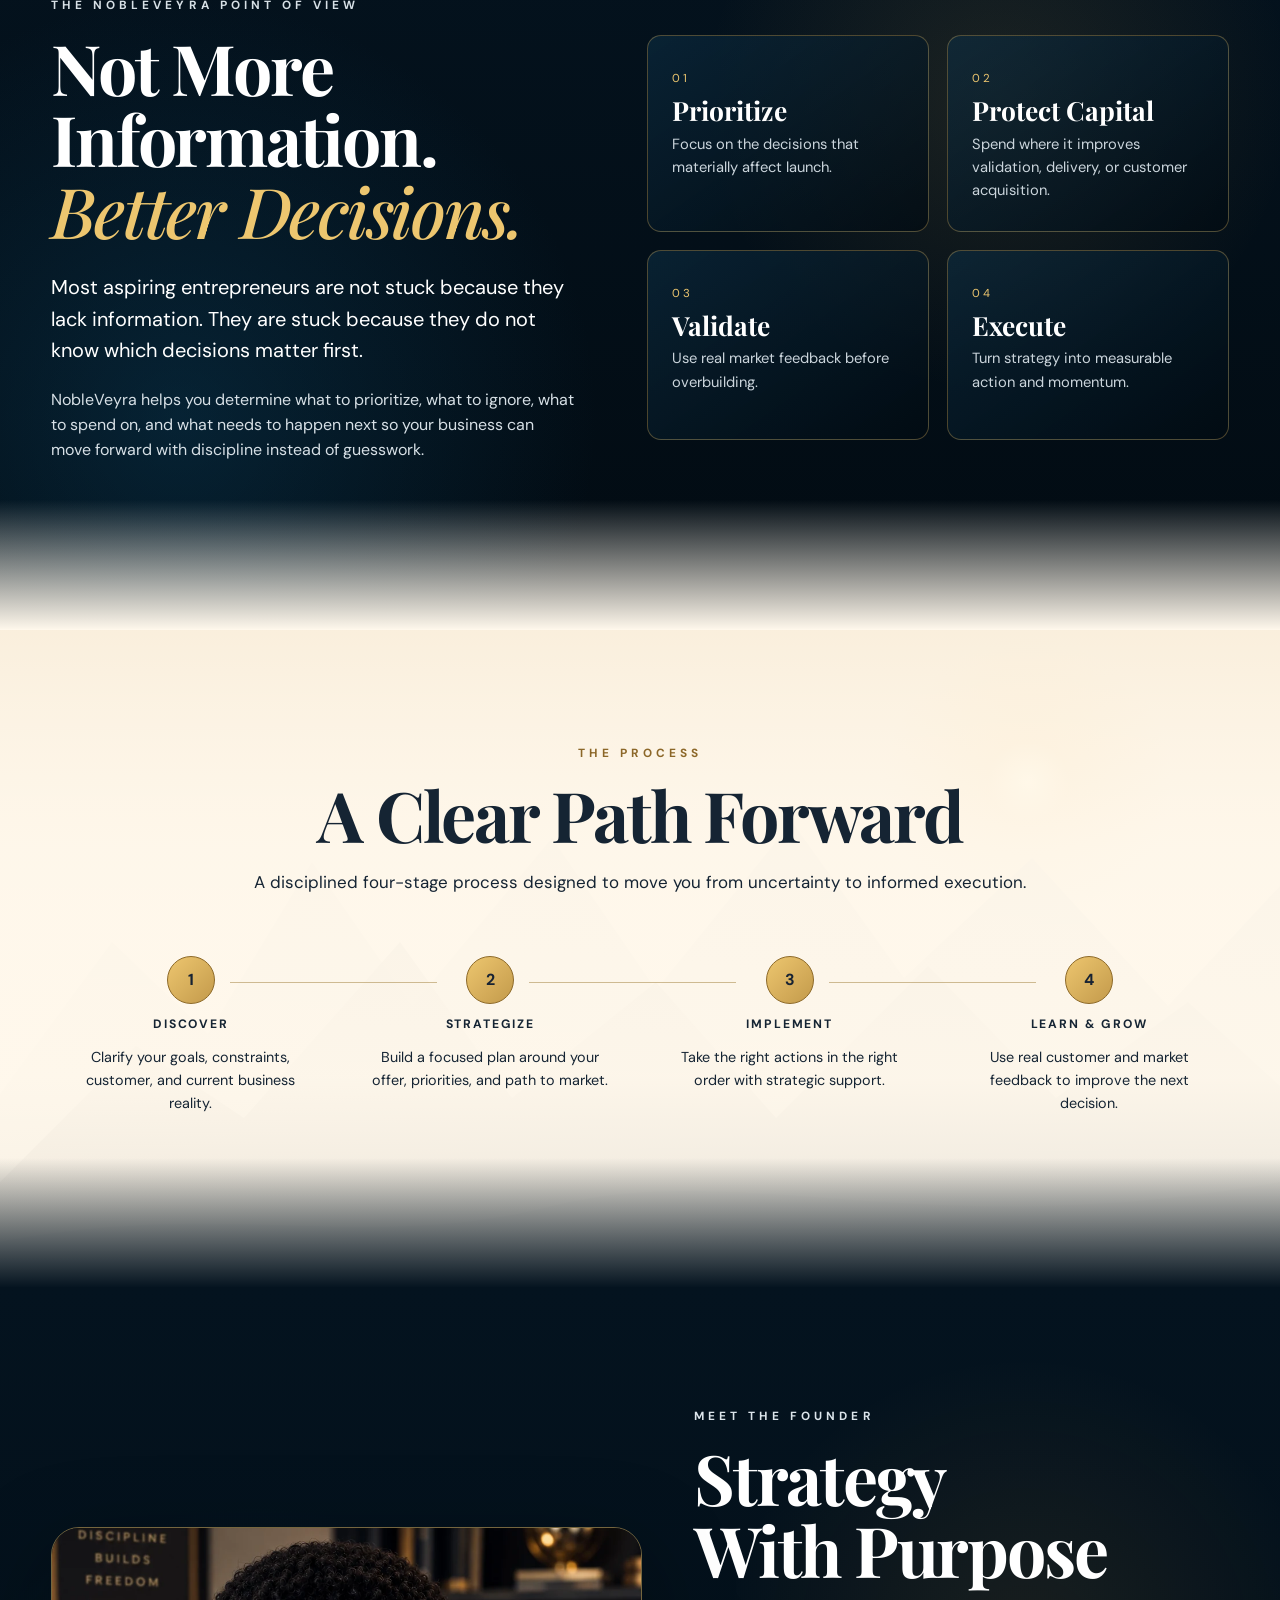
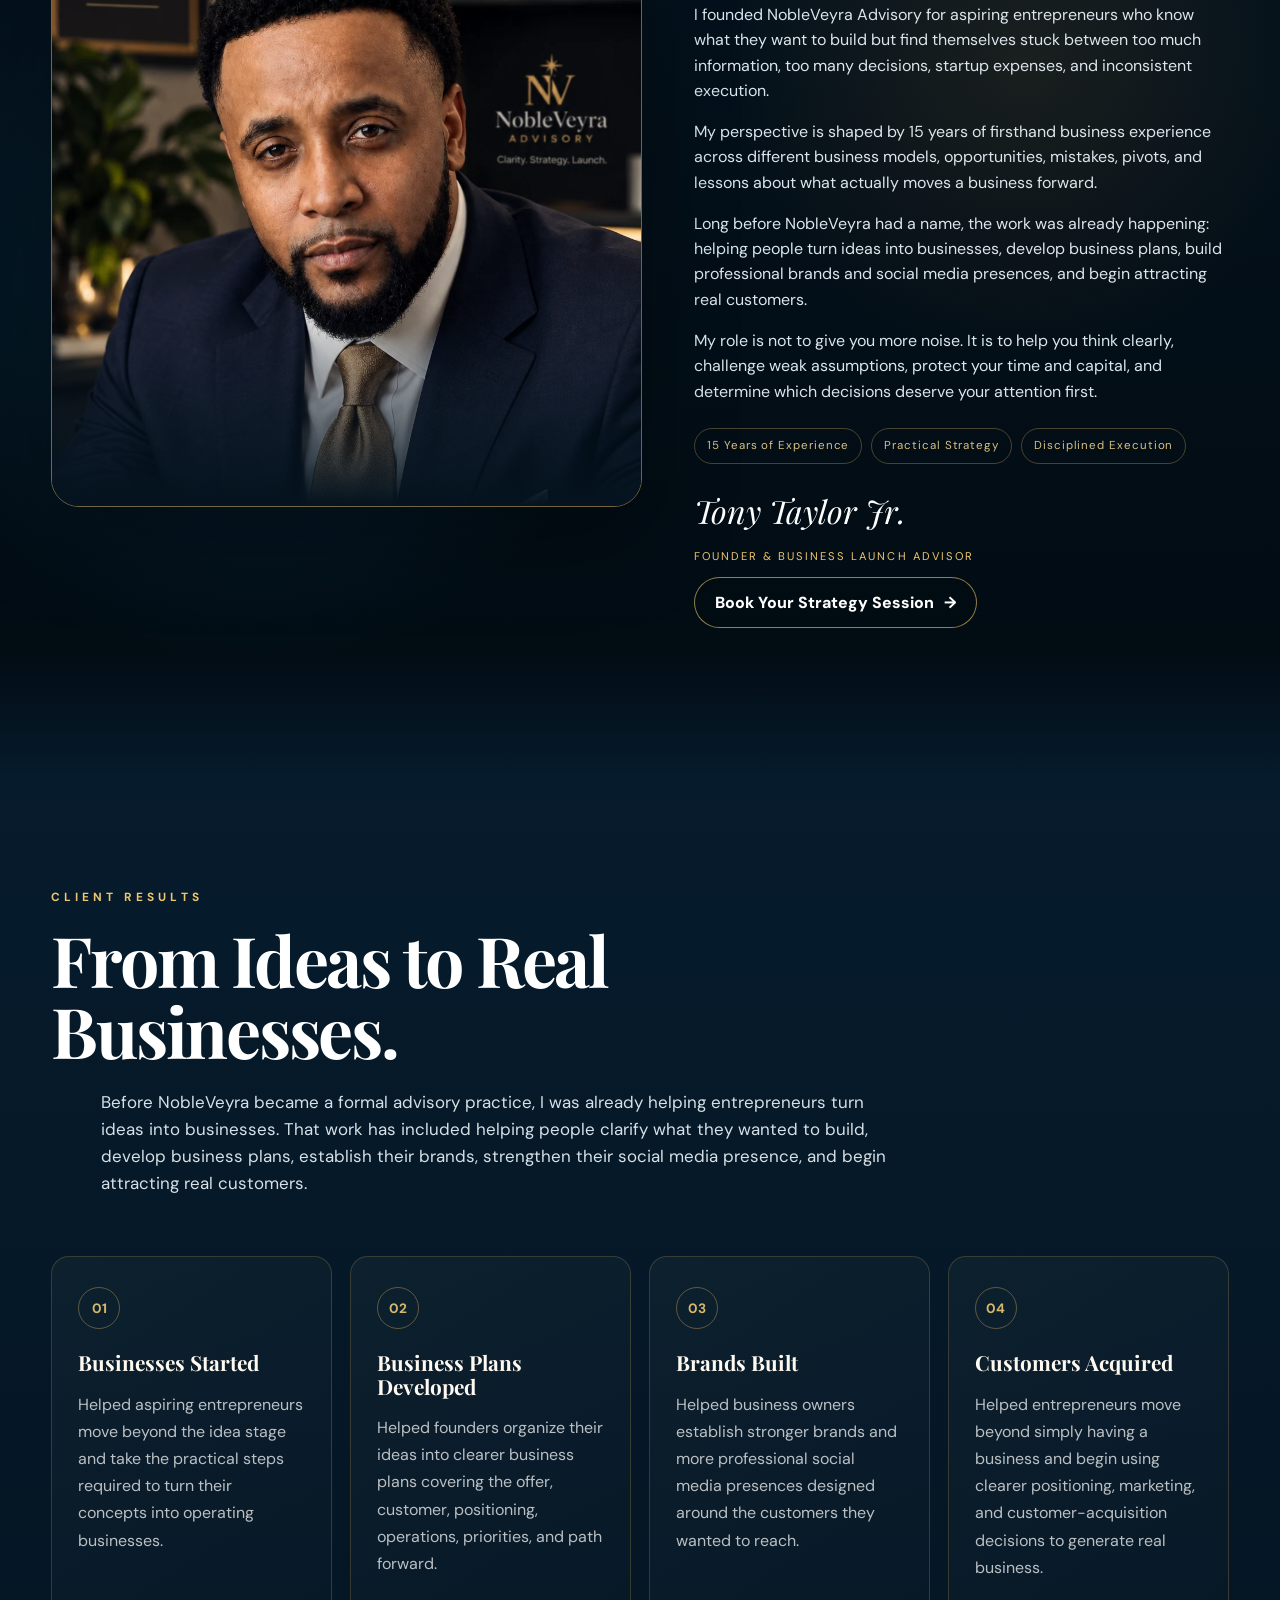
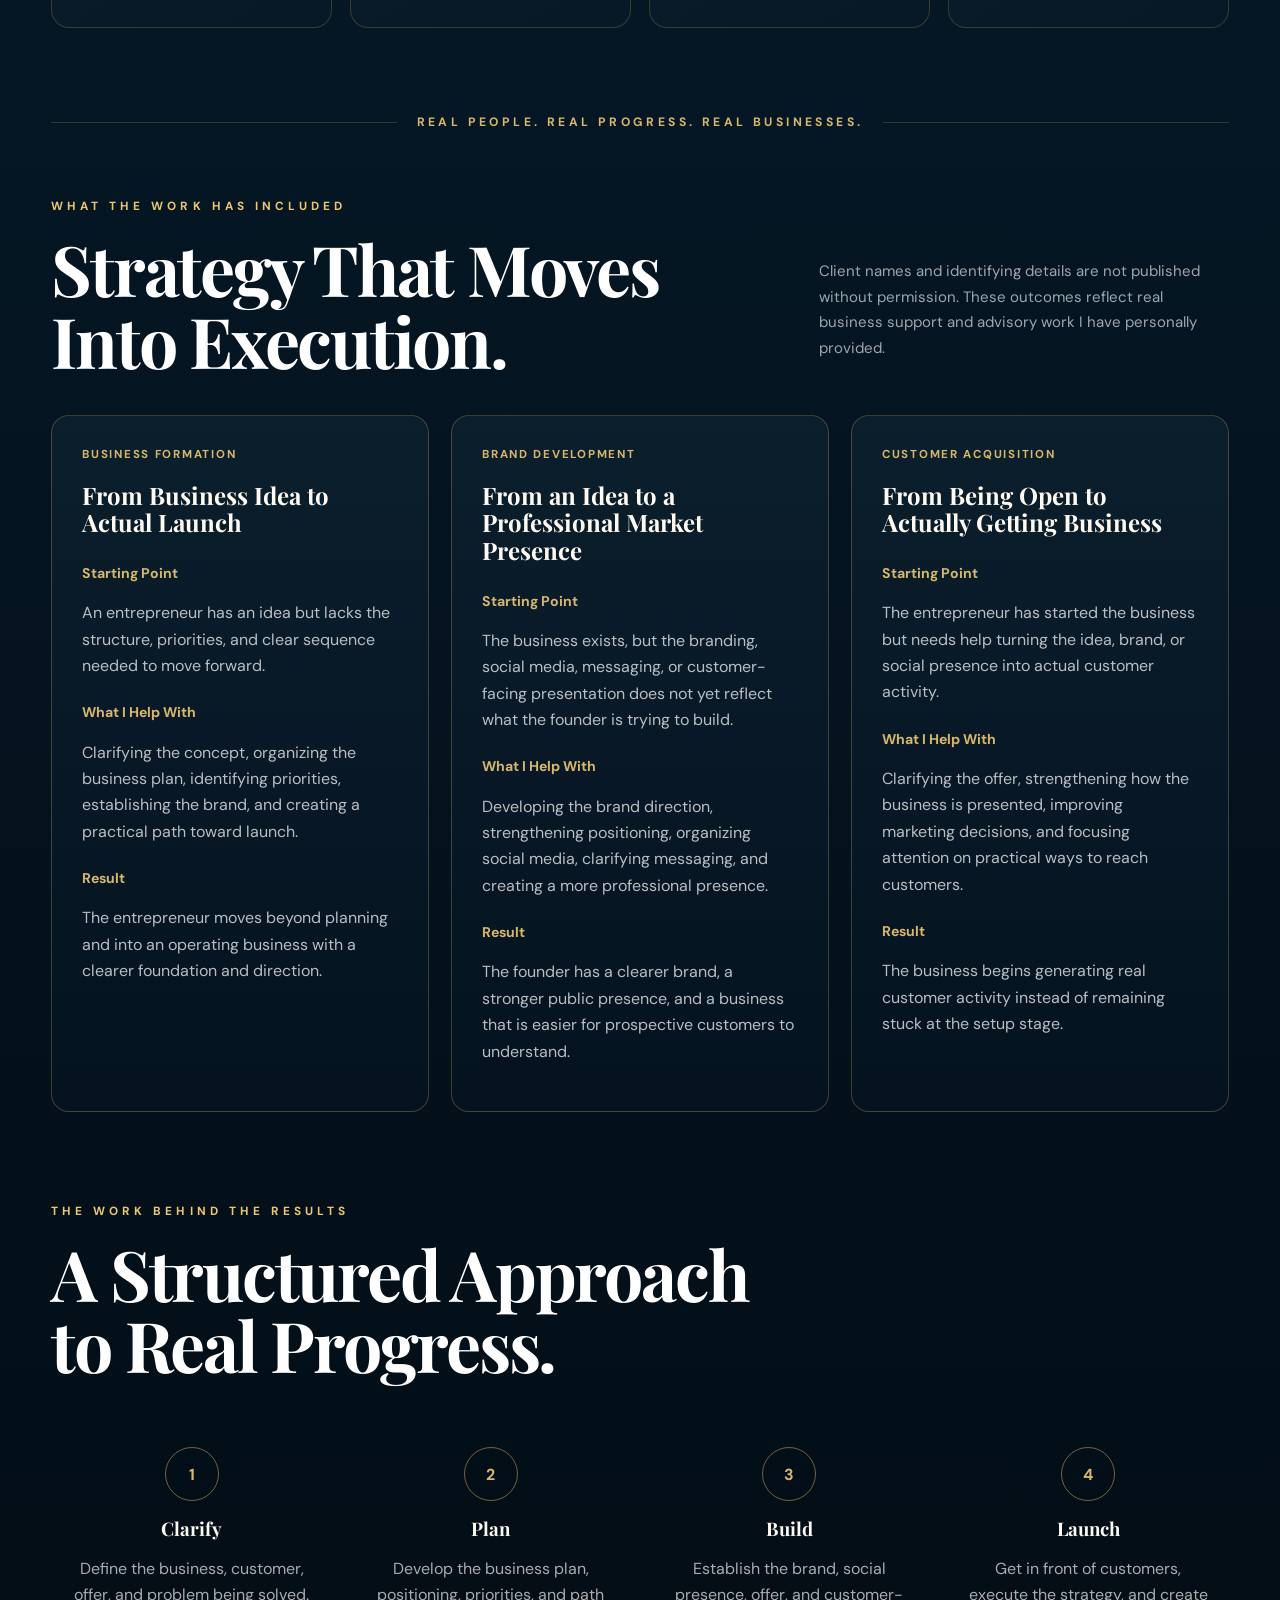
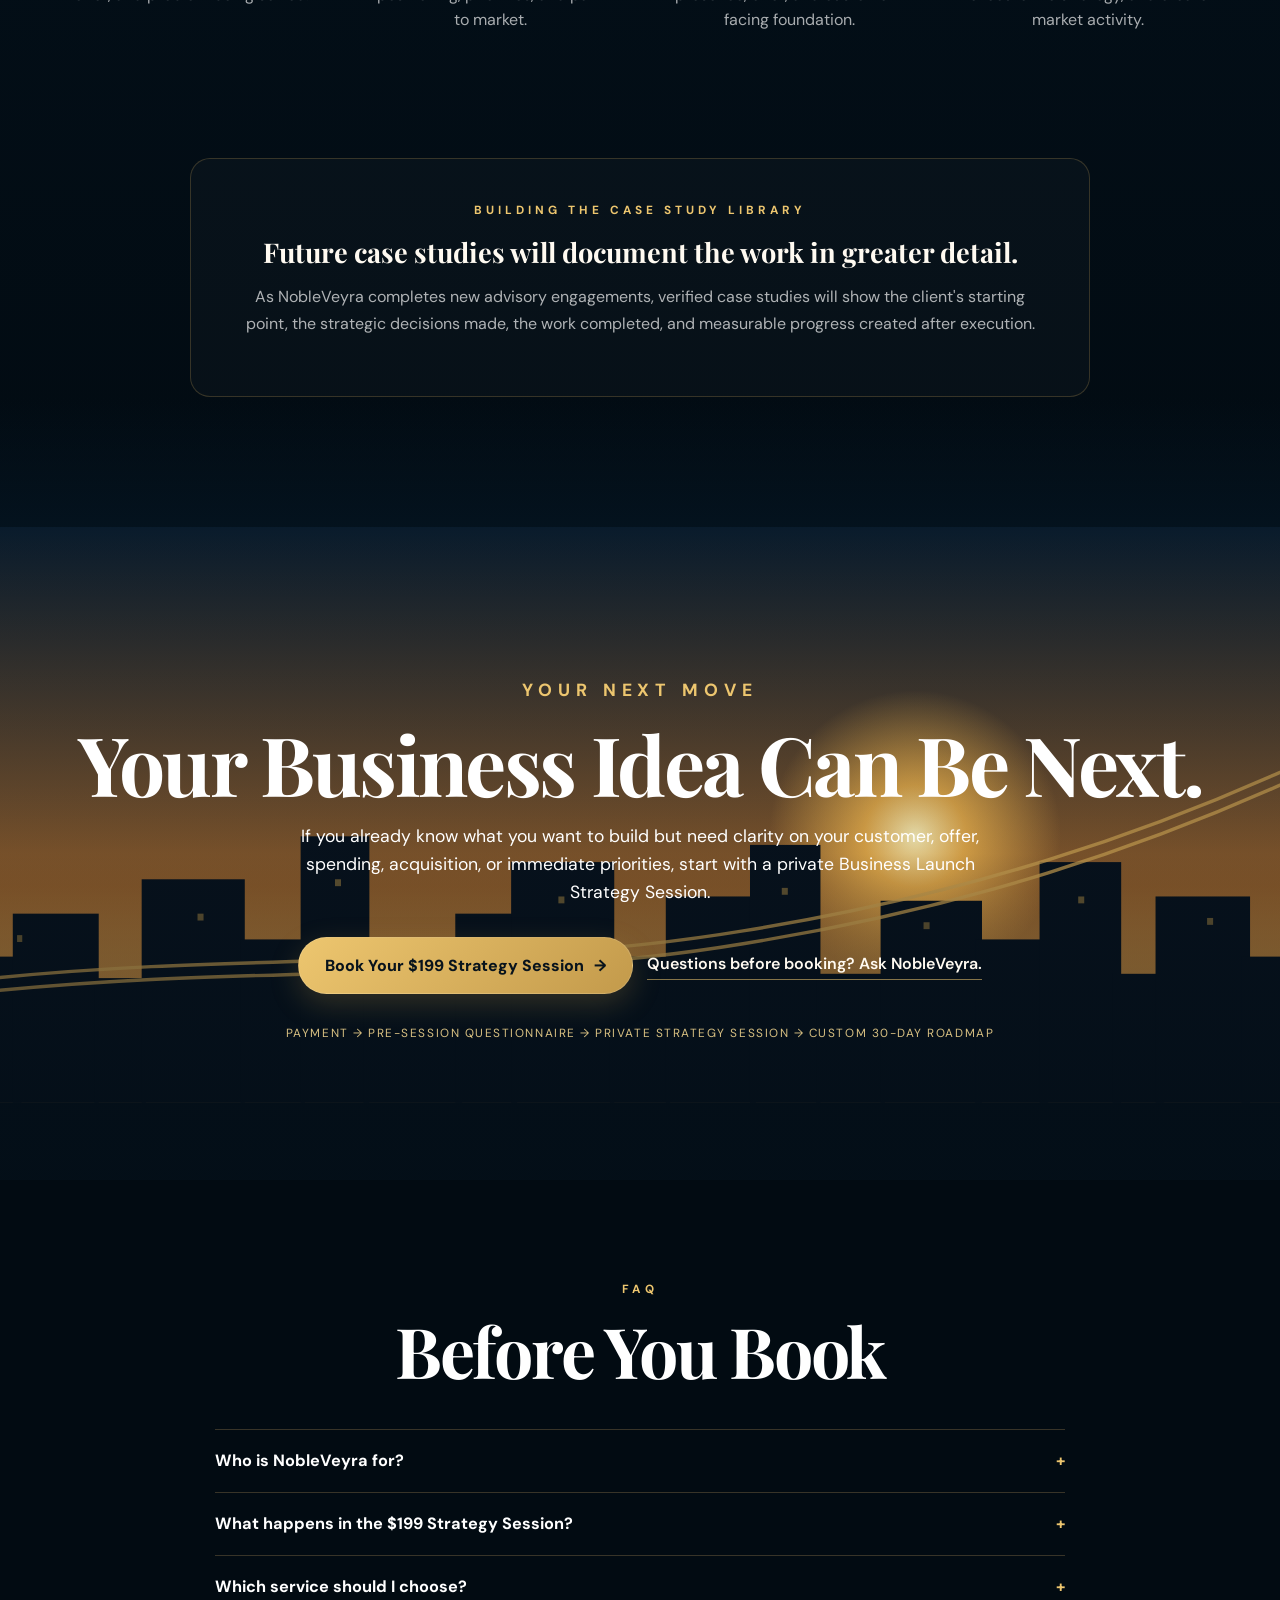
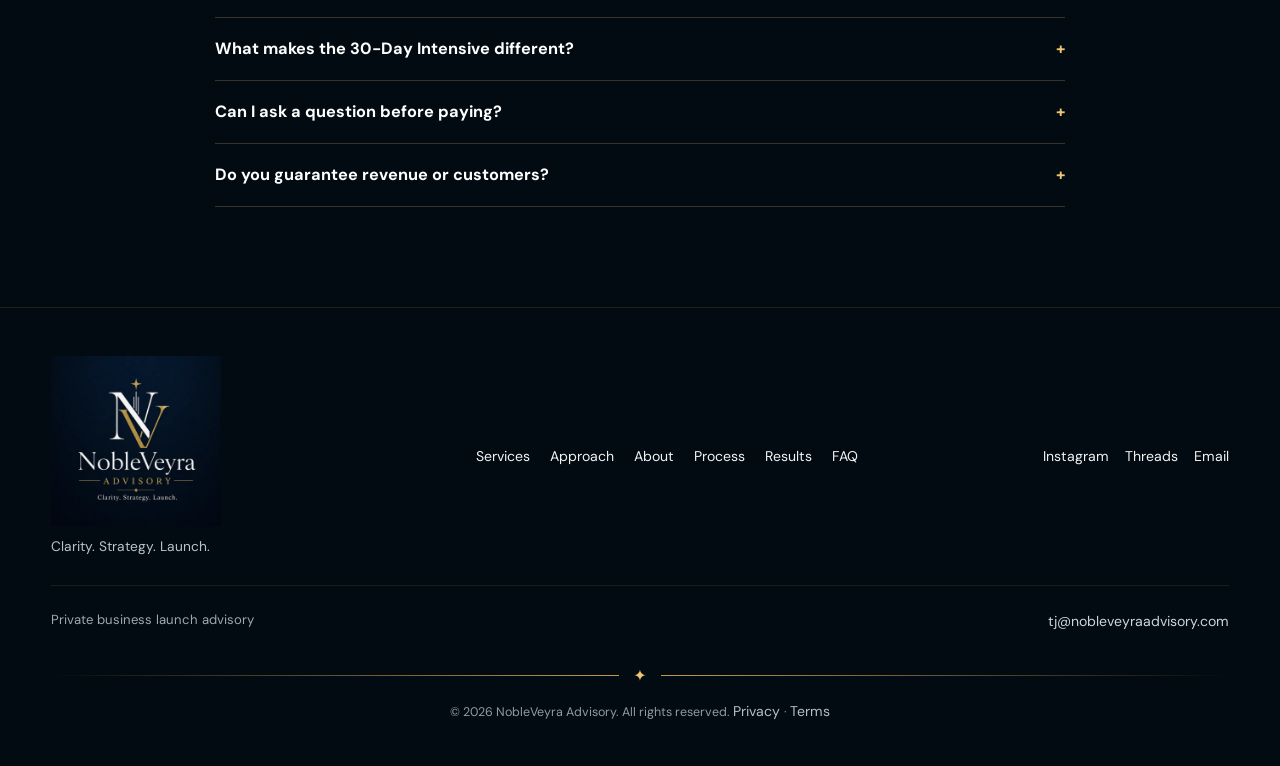
==== commit e7baf337: "Update index.html" ====
--- a/index.html
+++ b/index.html
@@ -888,7 +888,7 @@
 
         <a
           class="text-link"
-          href="mailto:hello@nobleveyraadvisory.com?subject=Question%20Before%20Booking"
+          href="mailto:tj@nobleveyraadvisory.com?subject=Question%20Before%20Booking"
         >
           Questions before booking? Ask NobleVeyra.
         </a>
@@ -1085,7 +1085,7 @@
 
       <a
         data-email
-        href="mailto:hello@nobleveyraadvisory.com"
+        href="mailto:tj@nobleveyraadvisory.com"
       >
         Email
       </a>
@@ -1102,8 +1102,8 @@
       Private business launch advisory
     </p>
 
-    <a href="mailto:hello@nobleveyraadvisory.com">
-      hello@nobleveyraadvisory.com
+    <a href="mailto:tj@nobleveyraadvisory.com">
+      tj@nobleveyraadvisory.com
     </a>
 
   </div>
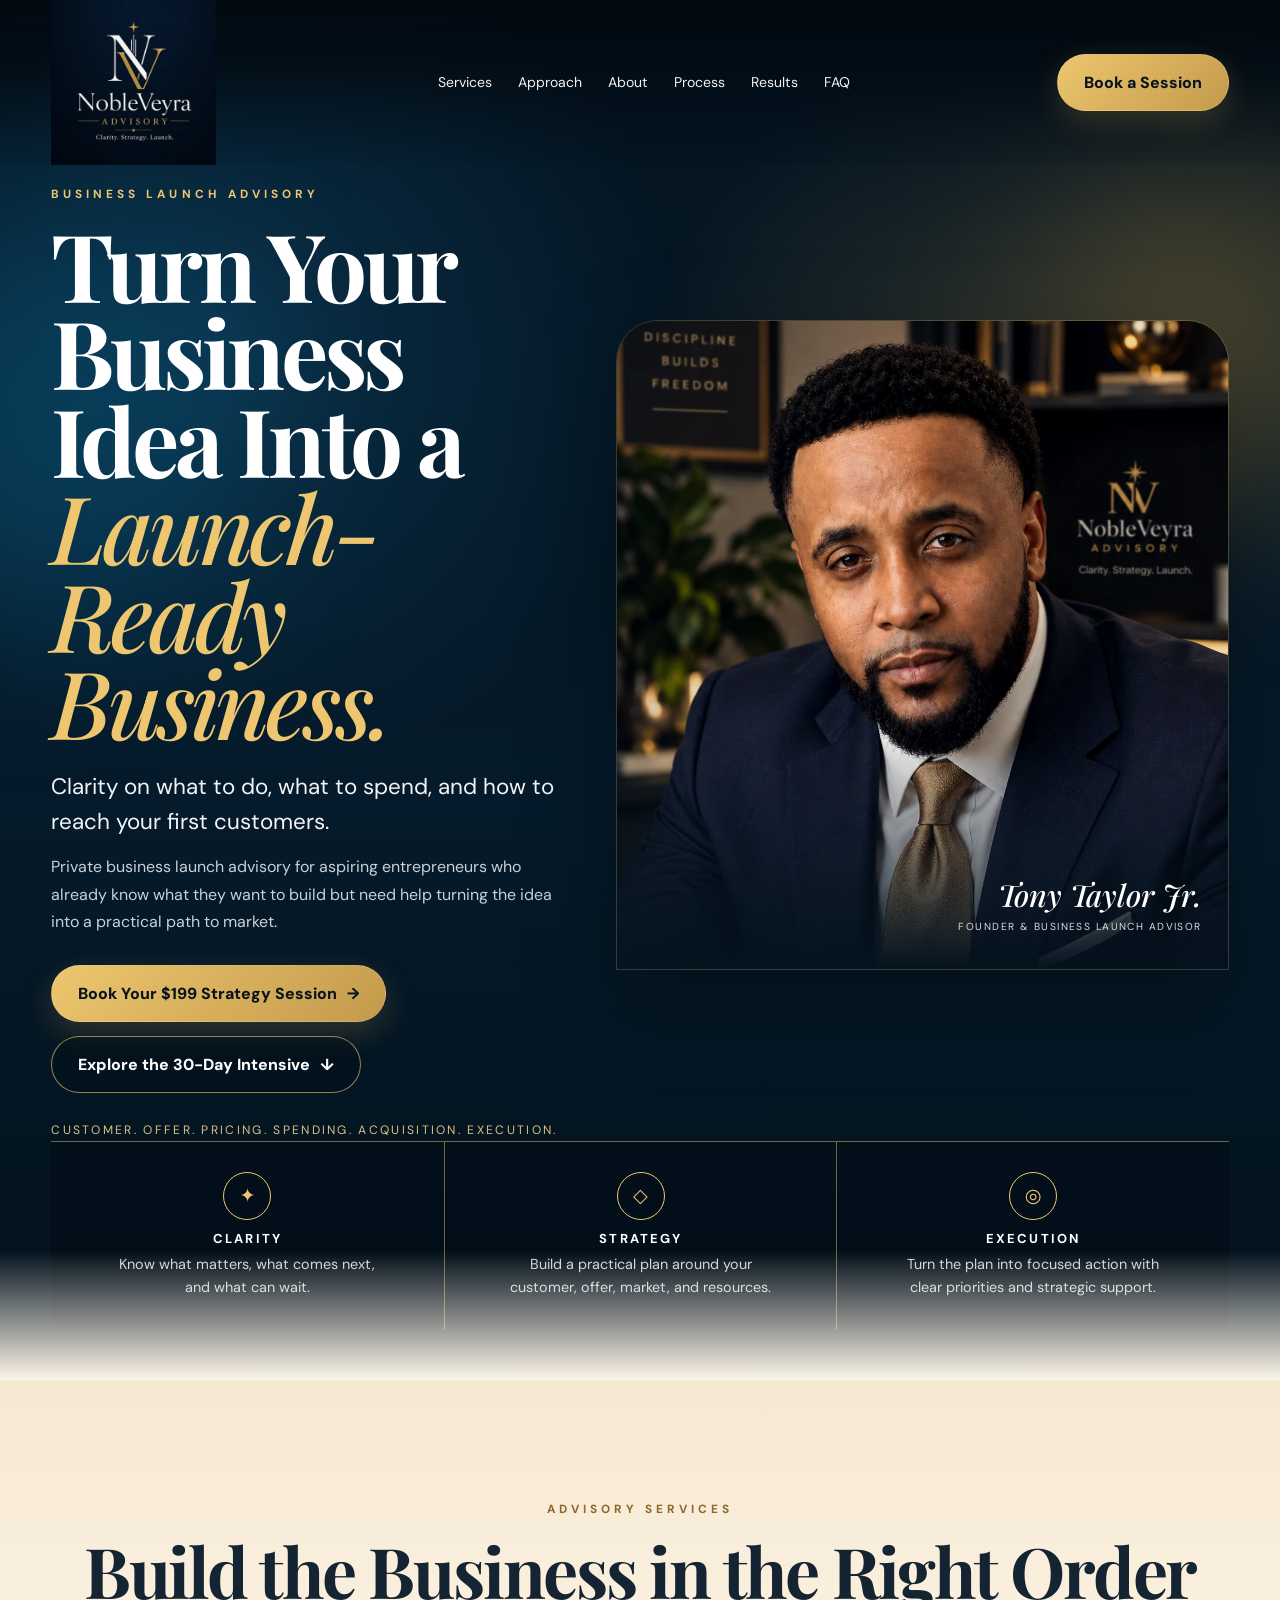
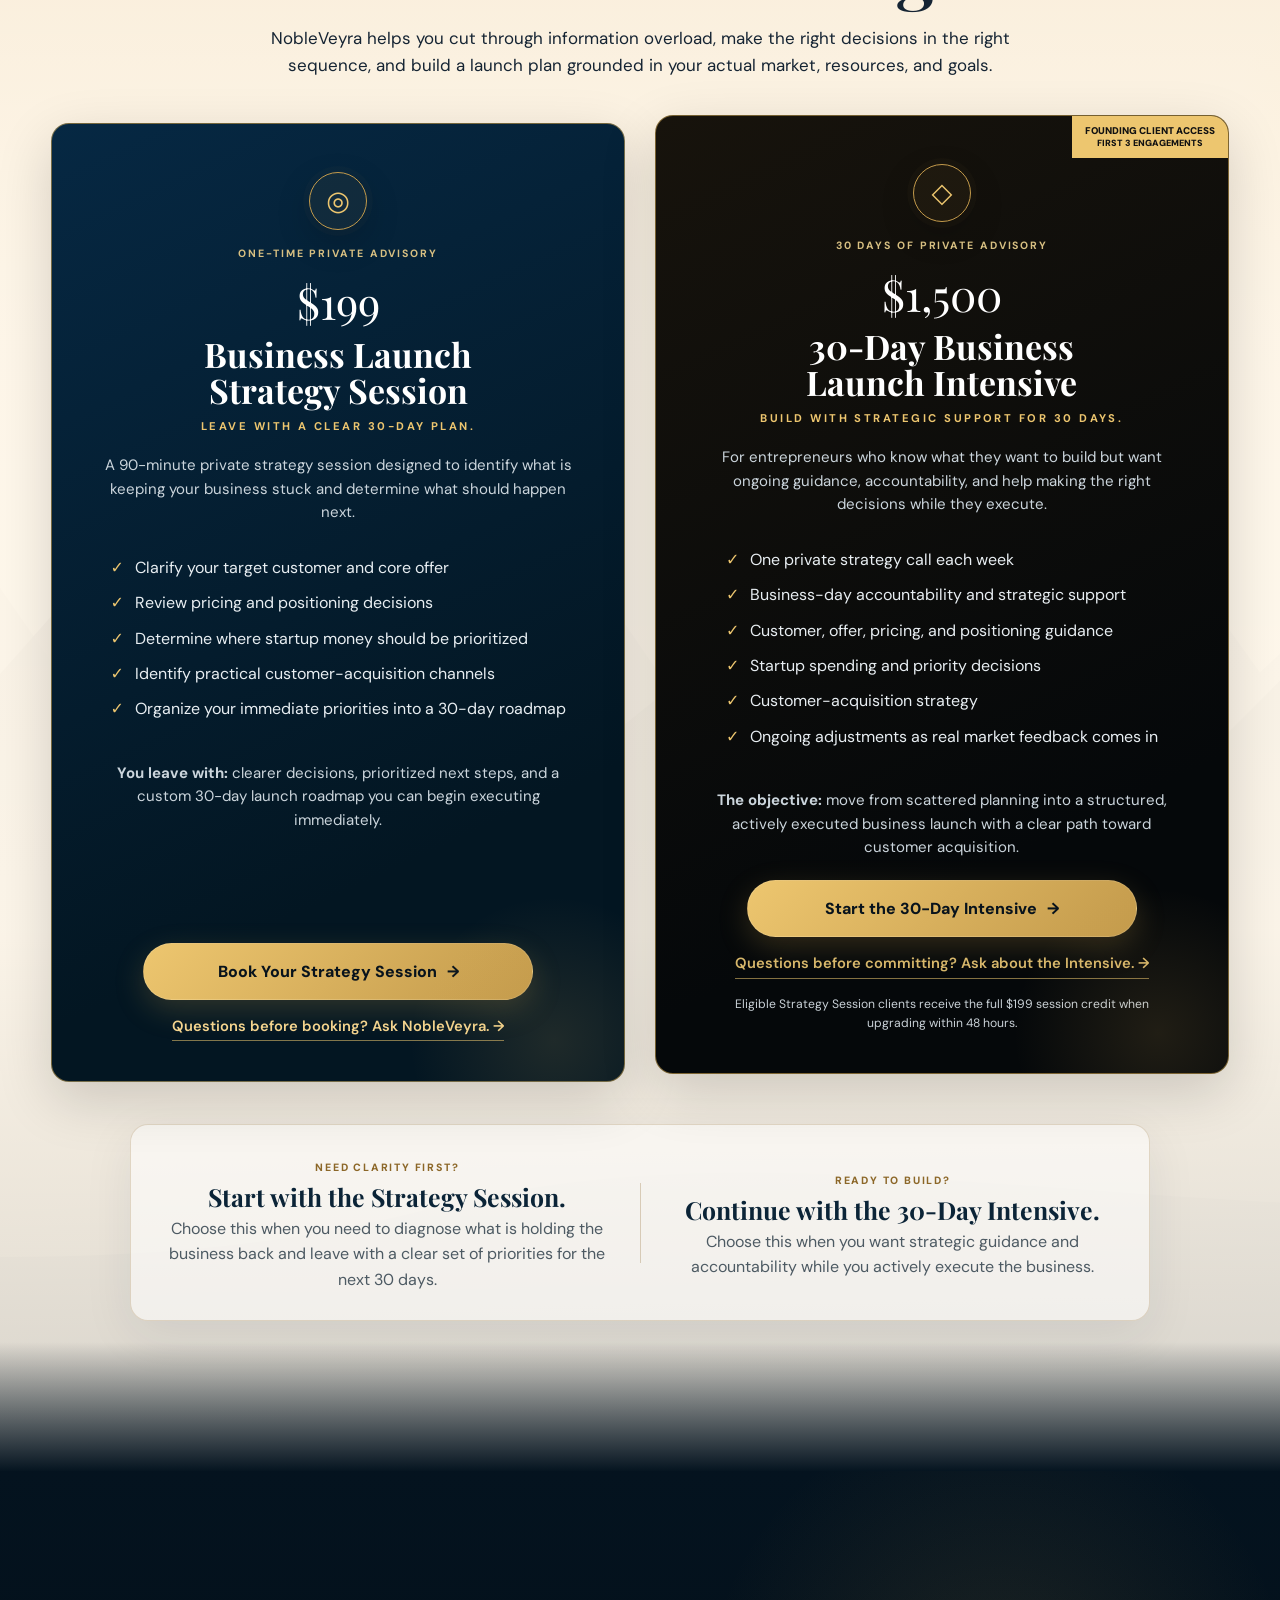
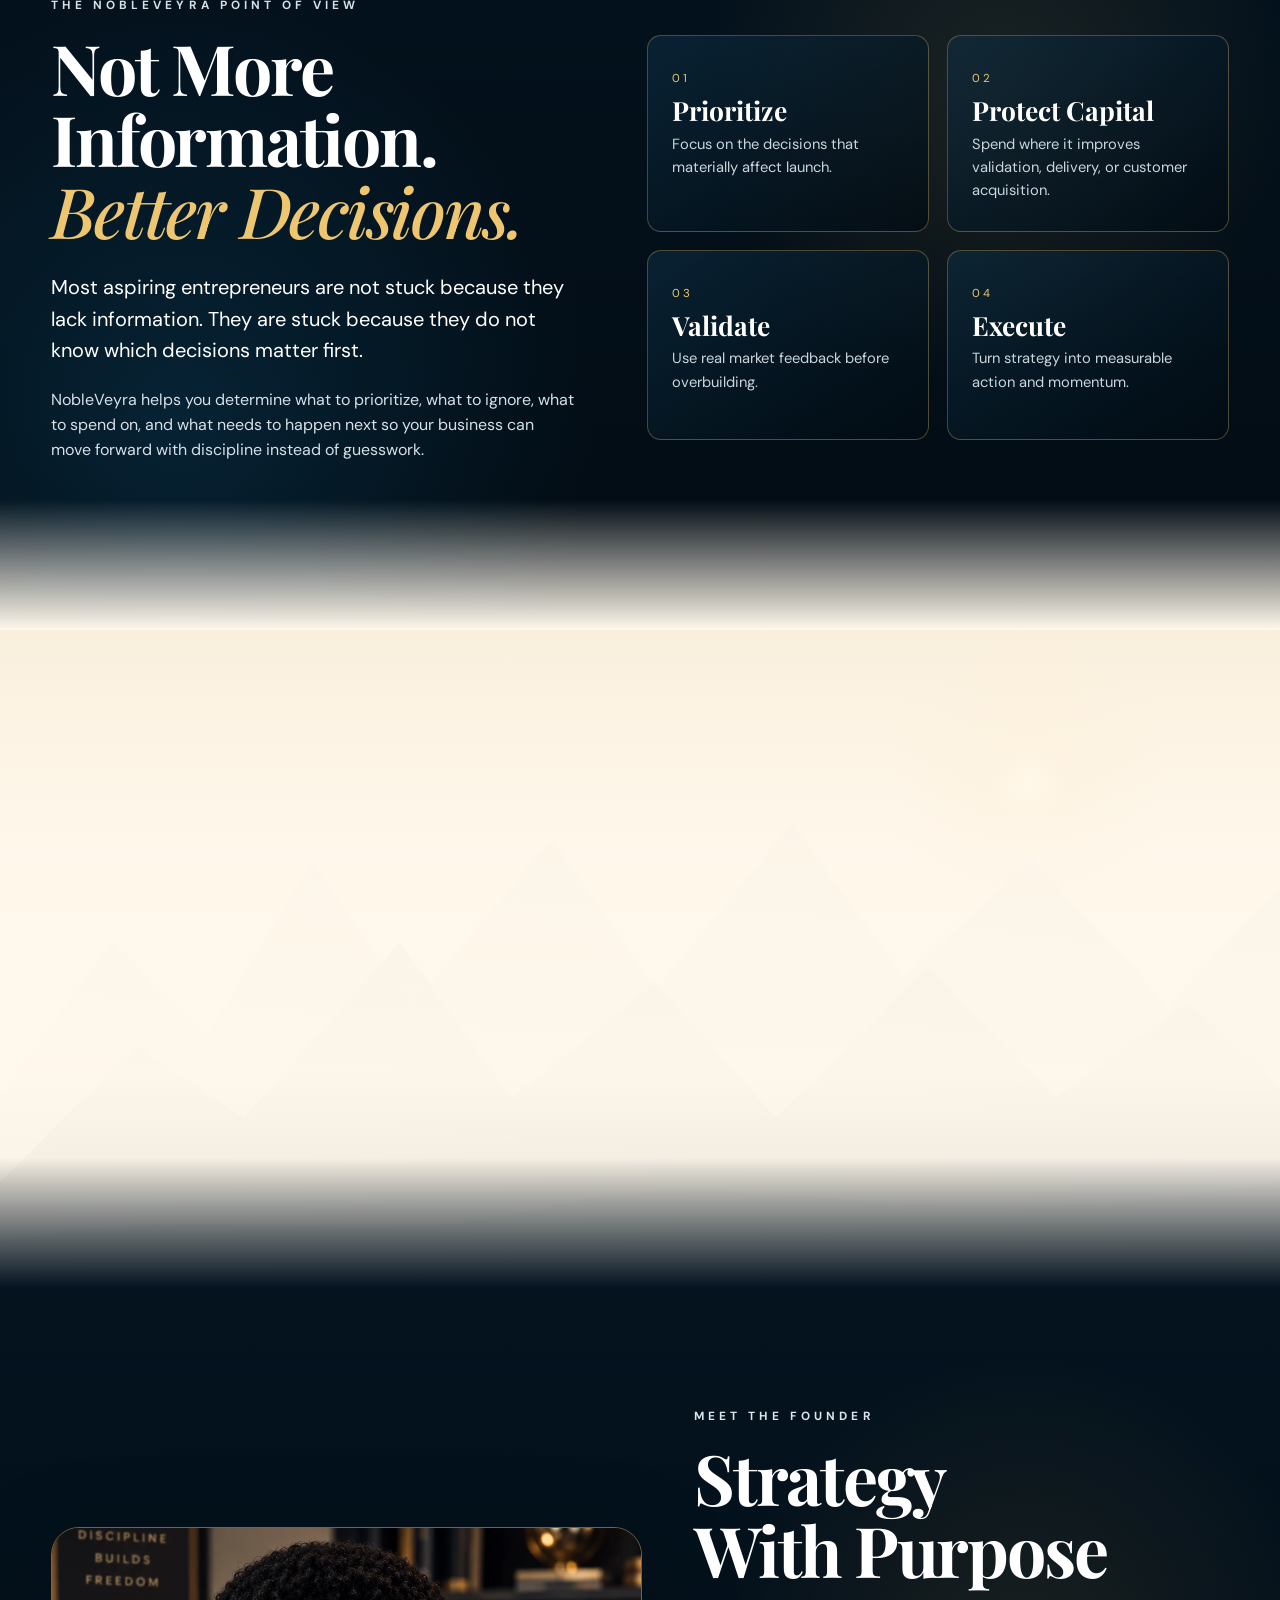
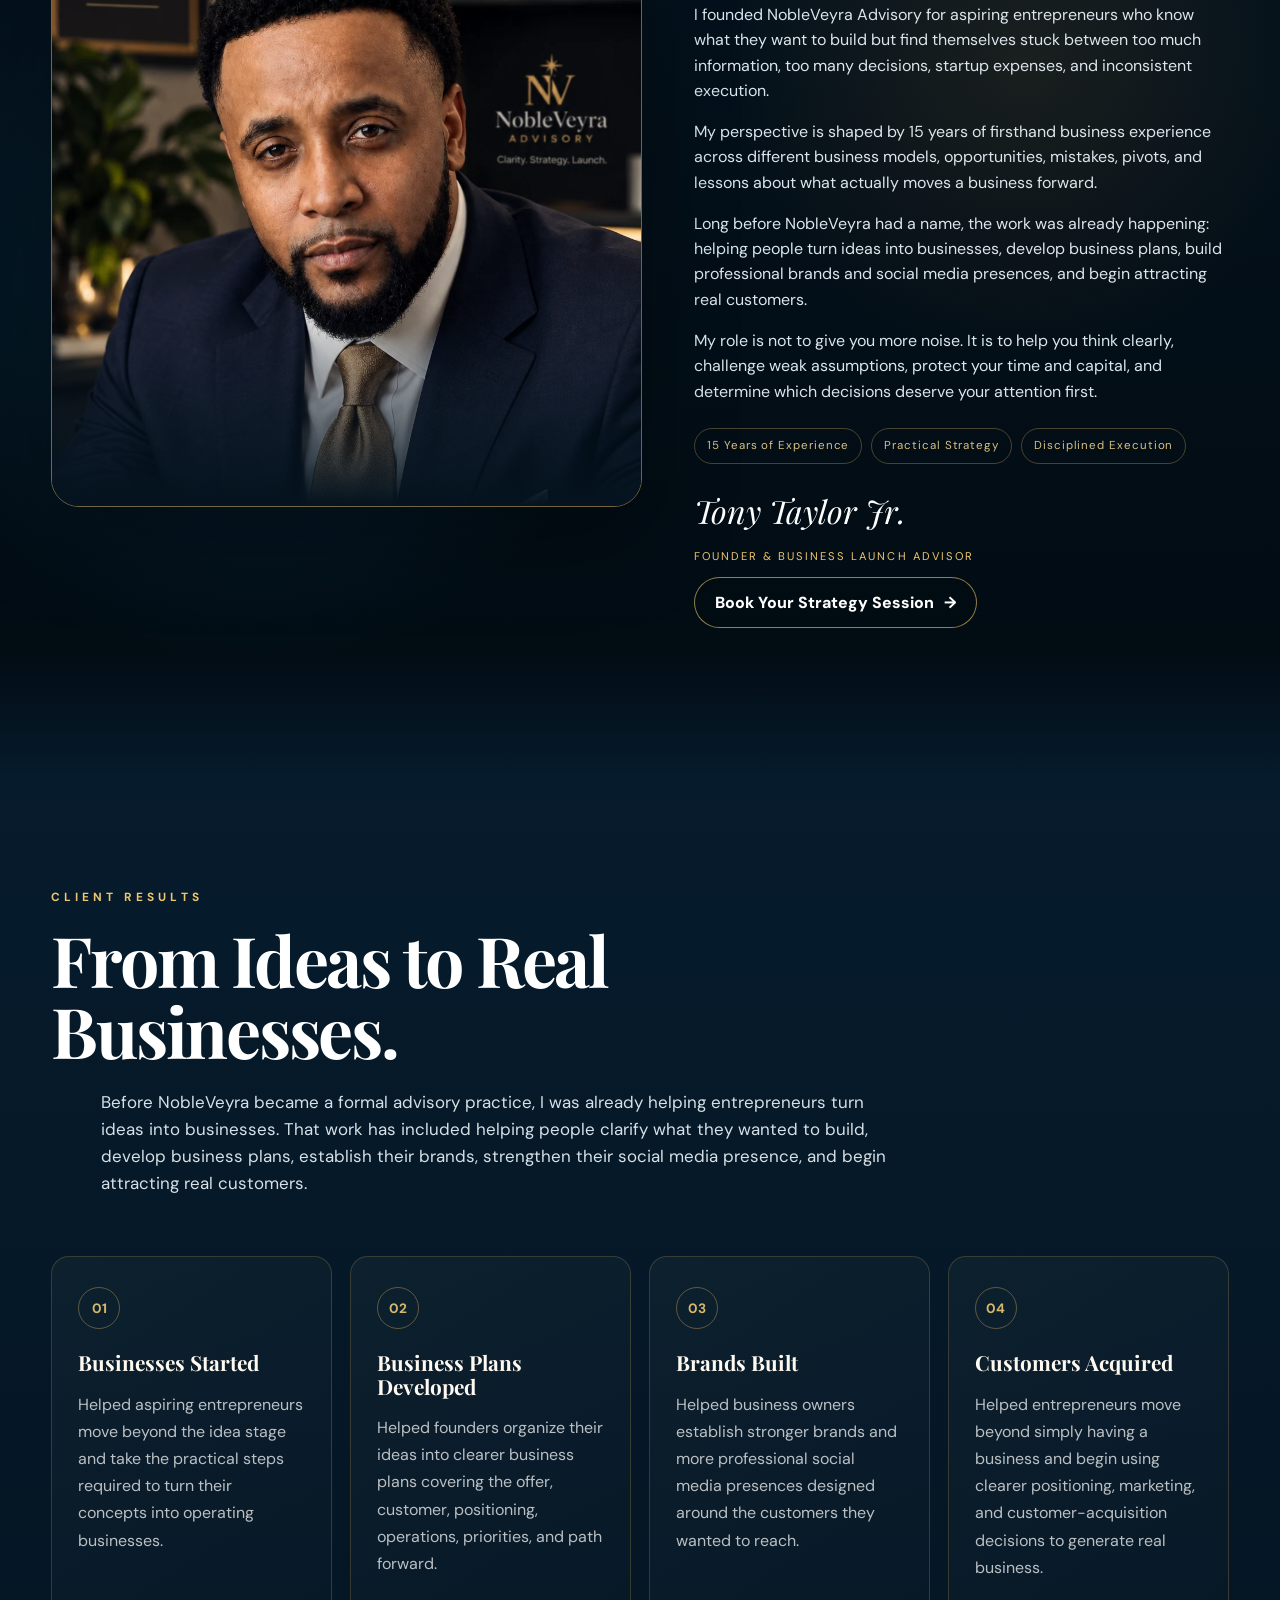
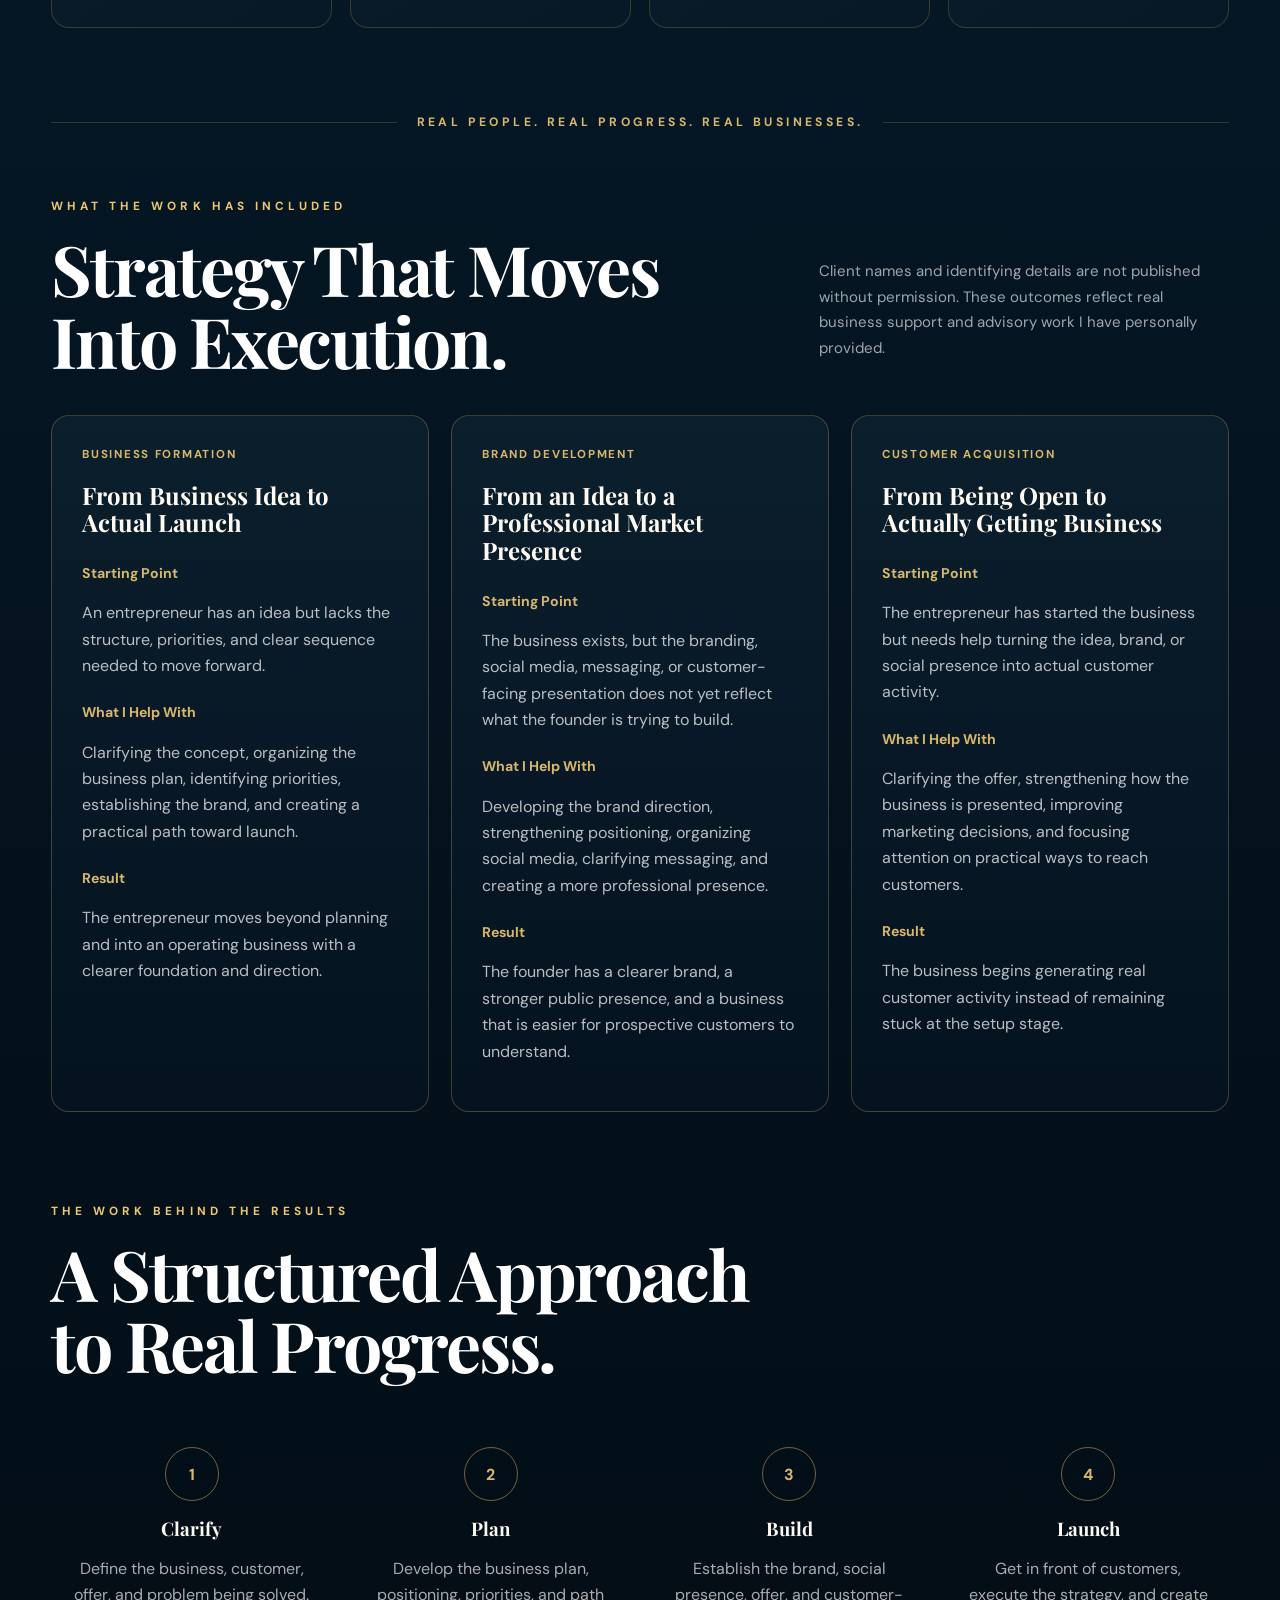
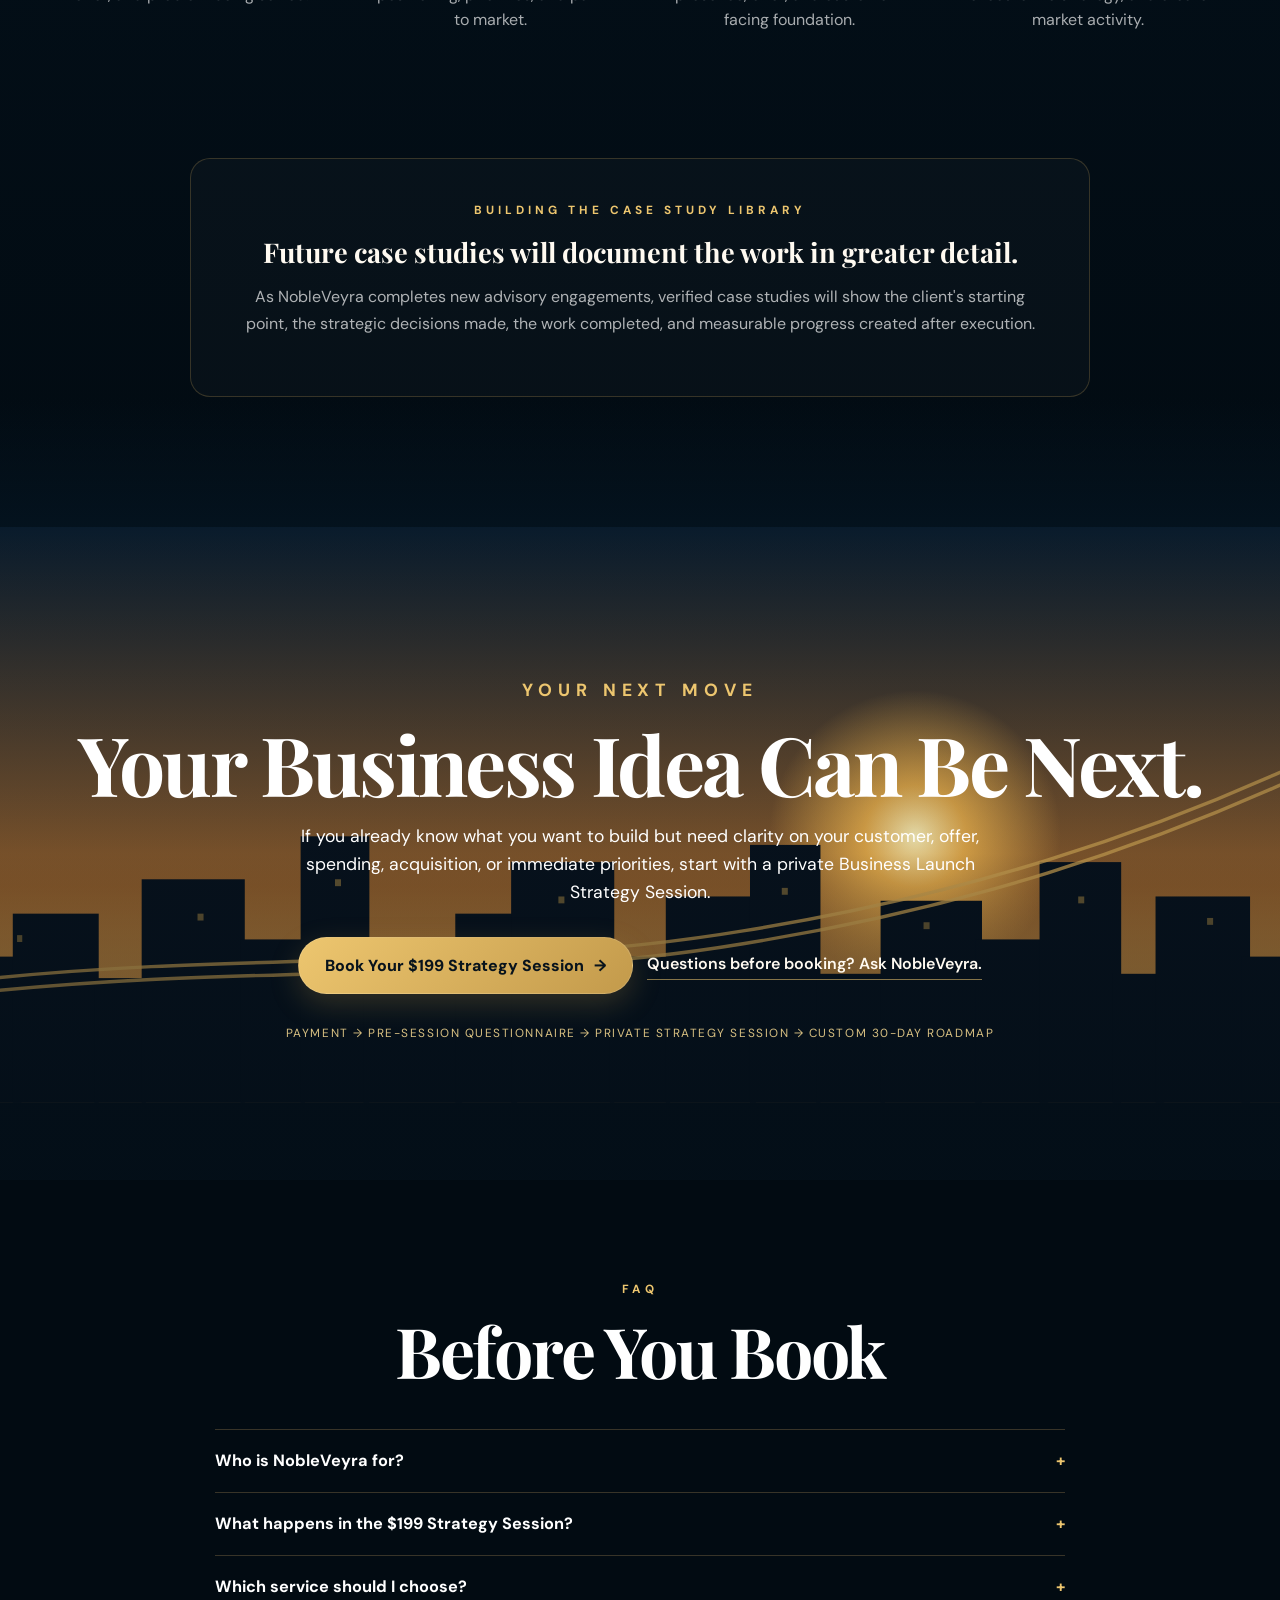
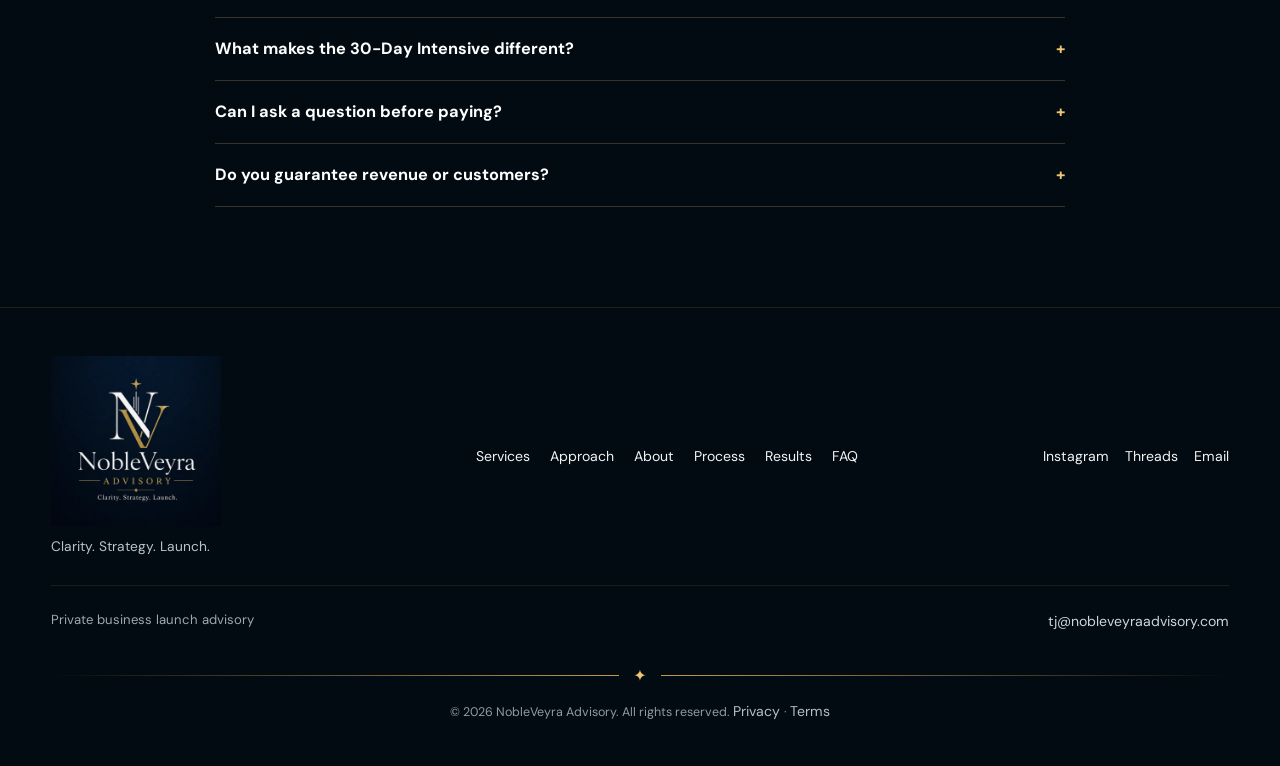
==== commit f38cb82f: "Update index.html" ====
--- a/index.html
+++ b/index.html
@@ -262,7 +262,7 @@
 
           <a
             class="text-link"
-            href="mailto:hello@nobleveyraadvisory.com?subject=Question%20About%20the%20Strategy%20Session"
+            href="mailto:tj@nobleveyraadvisory.com?subject=Question%20About%20the%20Strategy%20Session"
           >
             Questions before booking? Ask NobleVeyra.
           </a>
@@ -328,7 +328,7 @@
 
           <a
             class="text-link"
-            href="mailto:hello@nobleveyraadvisory.com?subject=Question%20About%20the%2030-Day%20Intensive"
+            href="mailto:tj@nobleveyraadvisory.com?subject=Question%20About%20the%2030-Day%20Intensive"
           >
             Questions before committing? Ask about the Intensive.
           </a>
@@ -986,7 +986,7 @@
           </summary>
 
           <p>
-            Yes. If you are unsure whether the Strategy Session or 30-Day Intensive fits your situation, email hello@nobleveyraadvisory.com before booking. We can clarify the scope of each service without requiring you to purchase first.
+            Yes. If you are unsure whether the Strategy Session or 30-Day Intensive fits your situation, email tj@nobleveyraadvisory.com before booking. We can clarify the scope of each service without requiring you to purchase first.
           </p>
 
         </details>
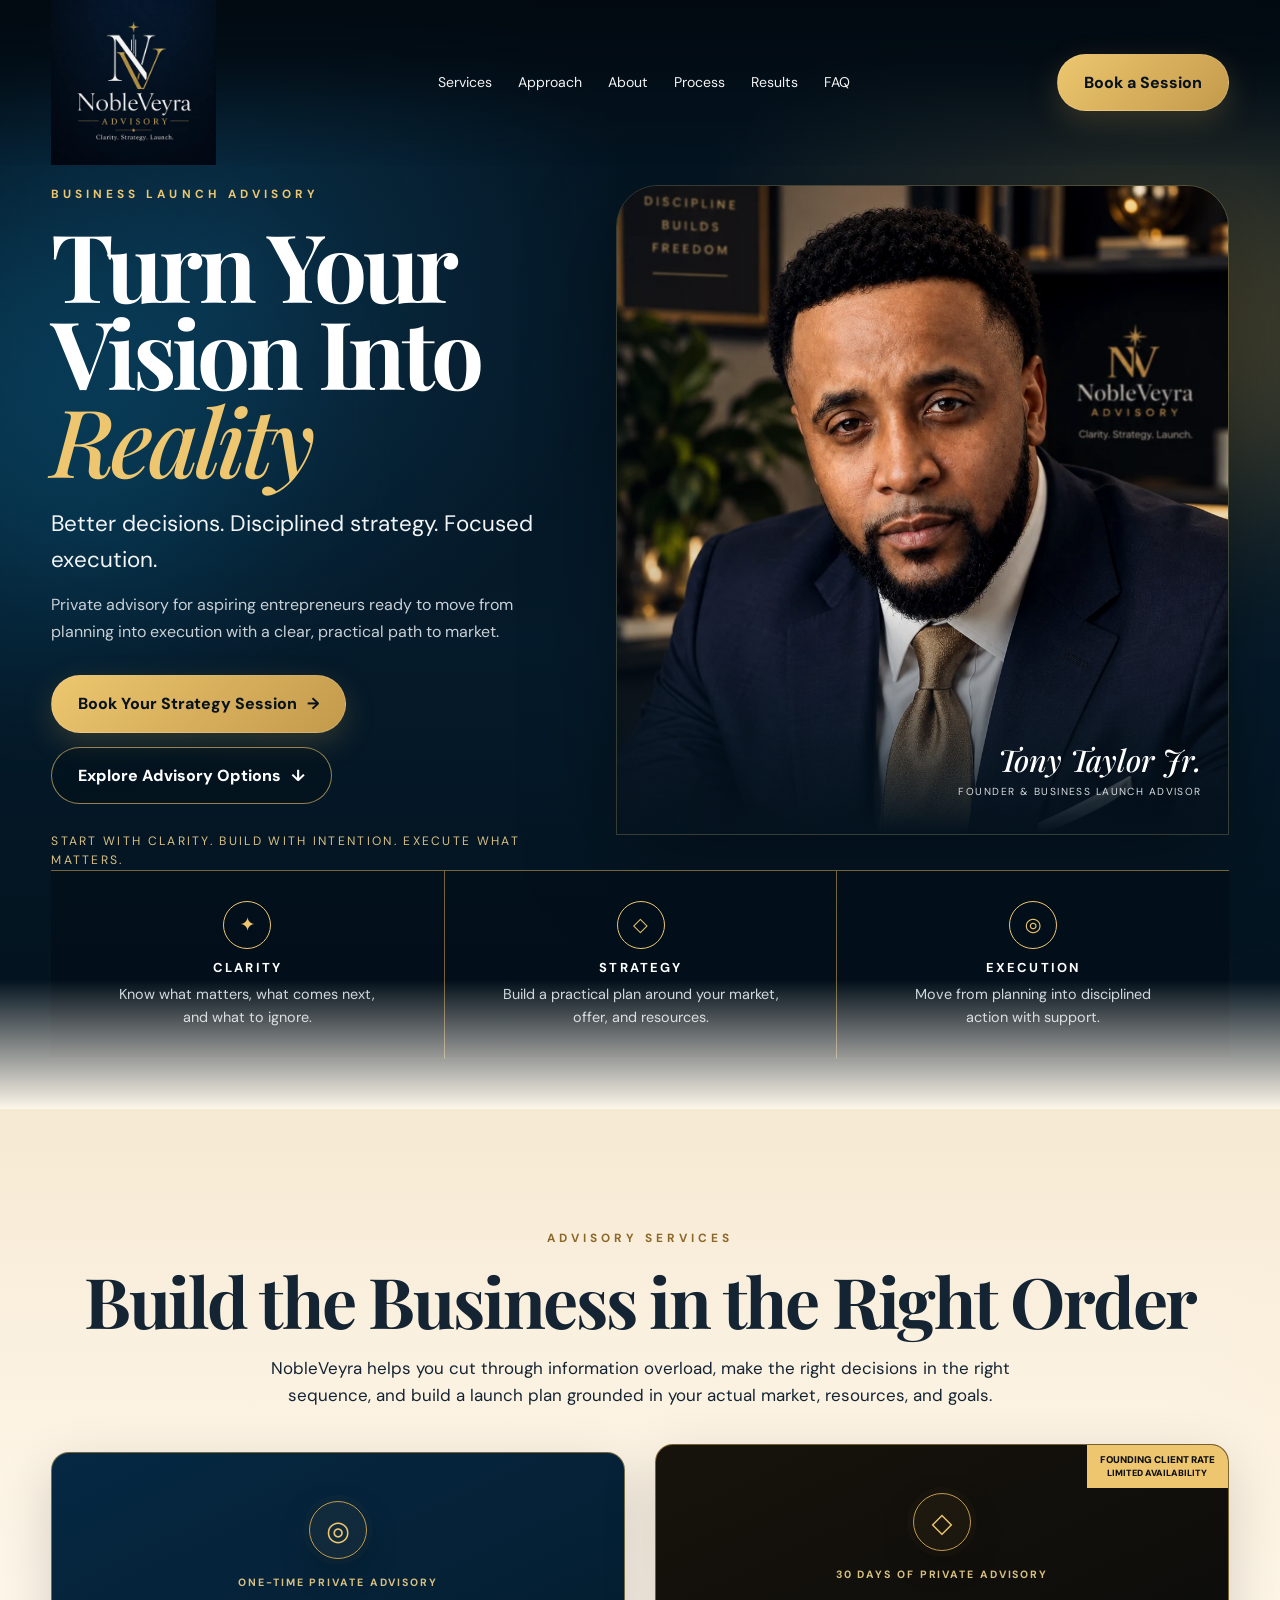
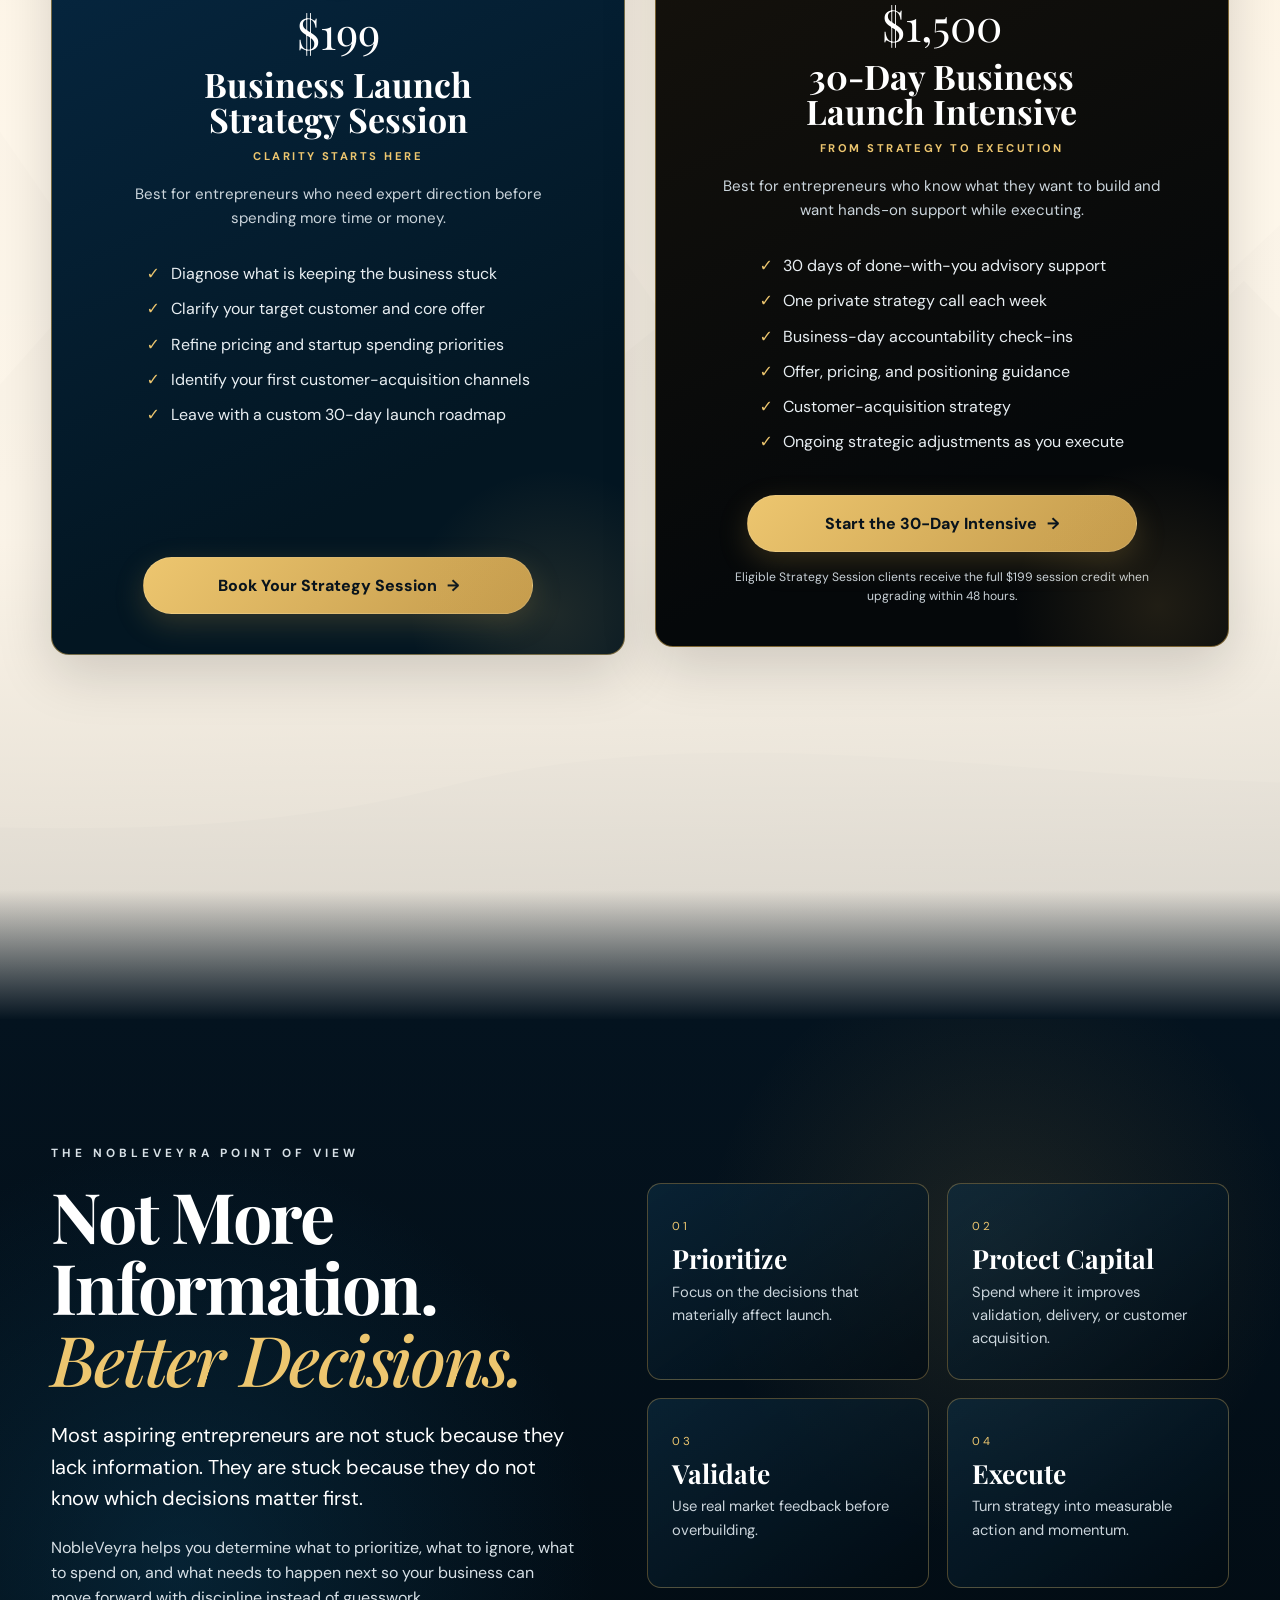
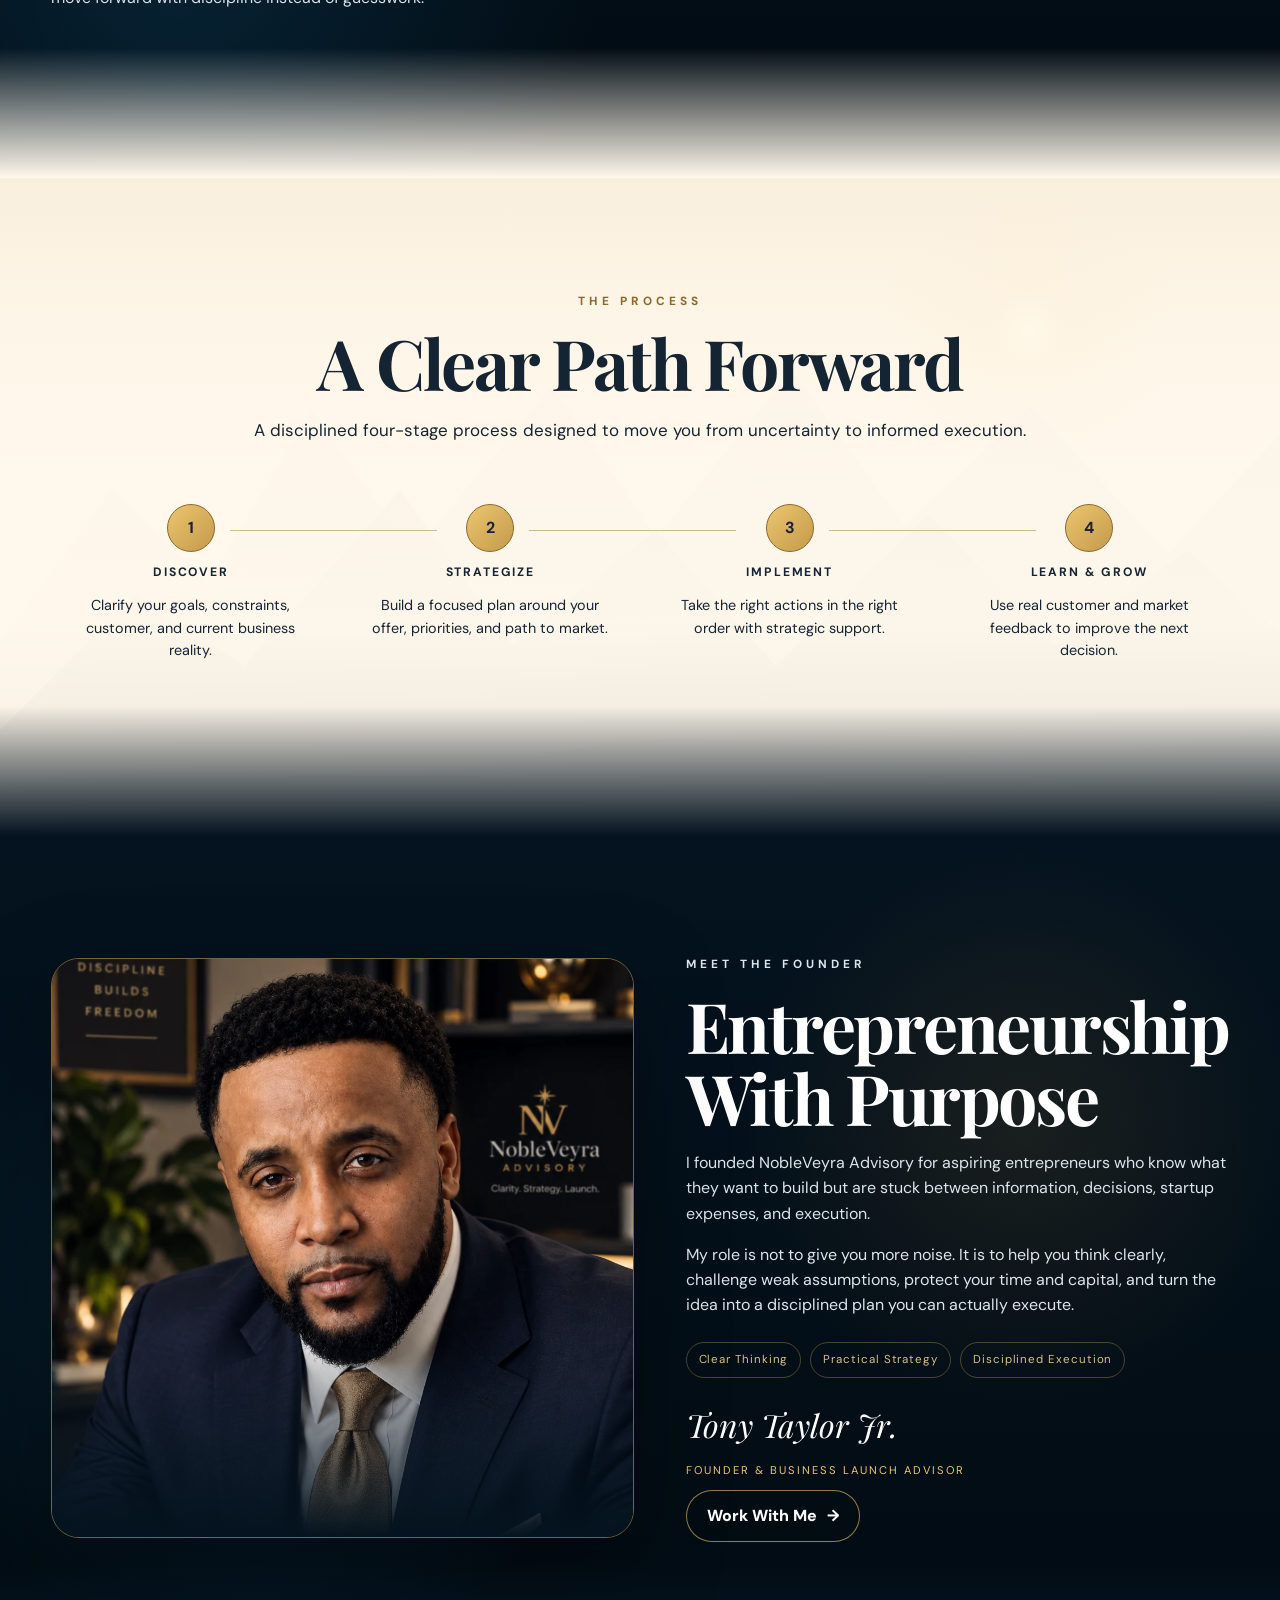
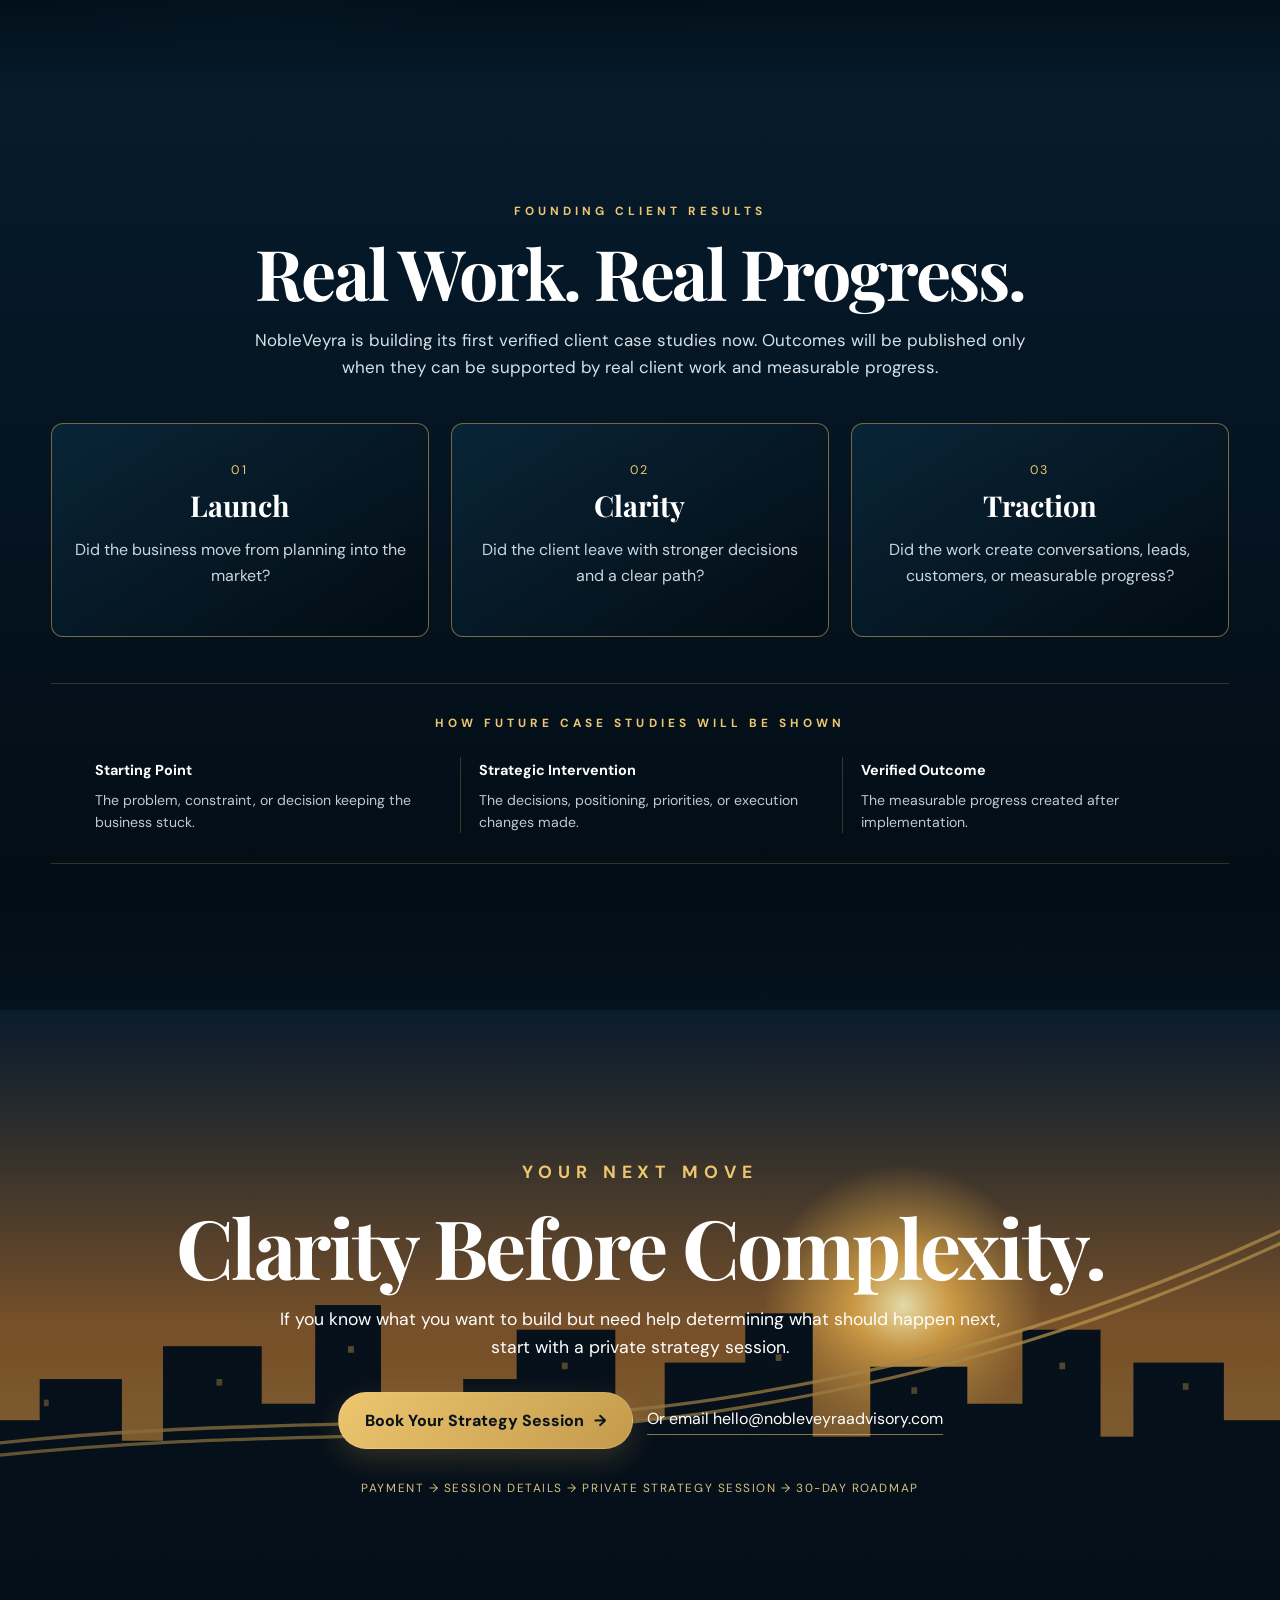
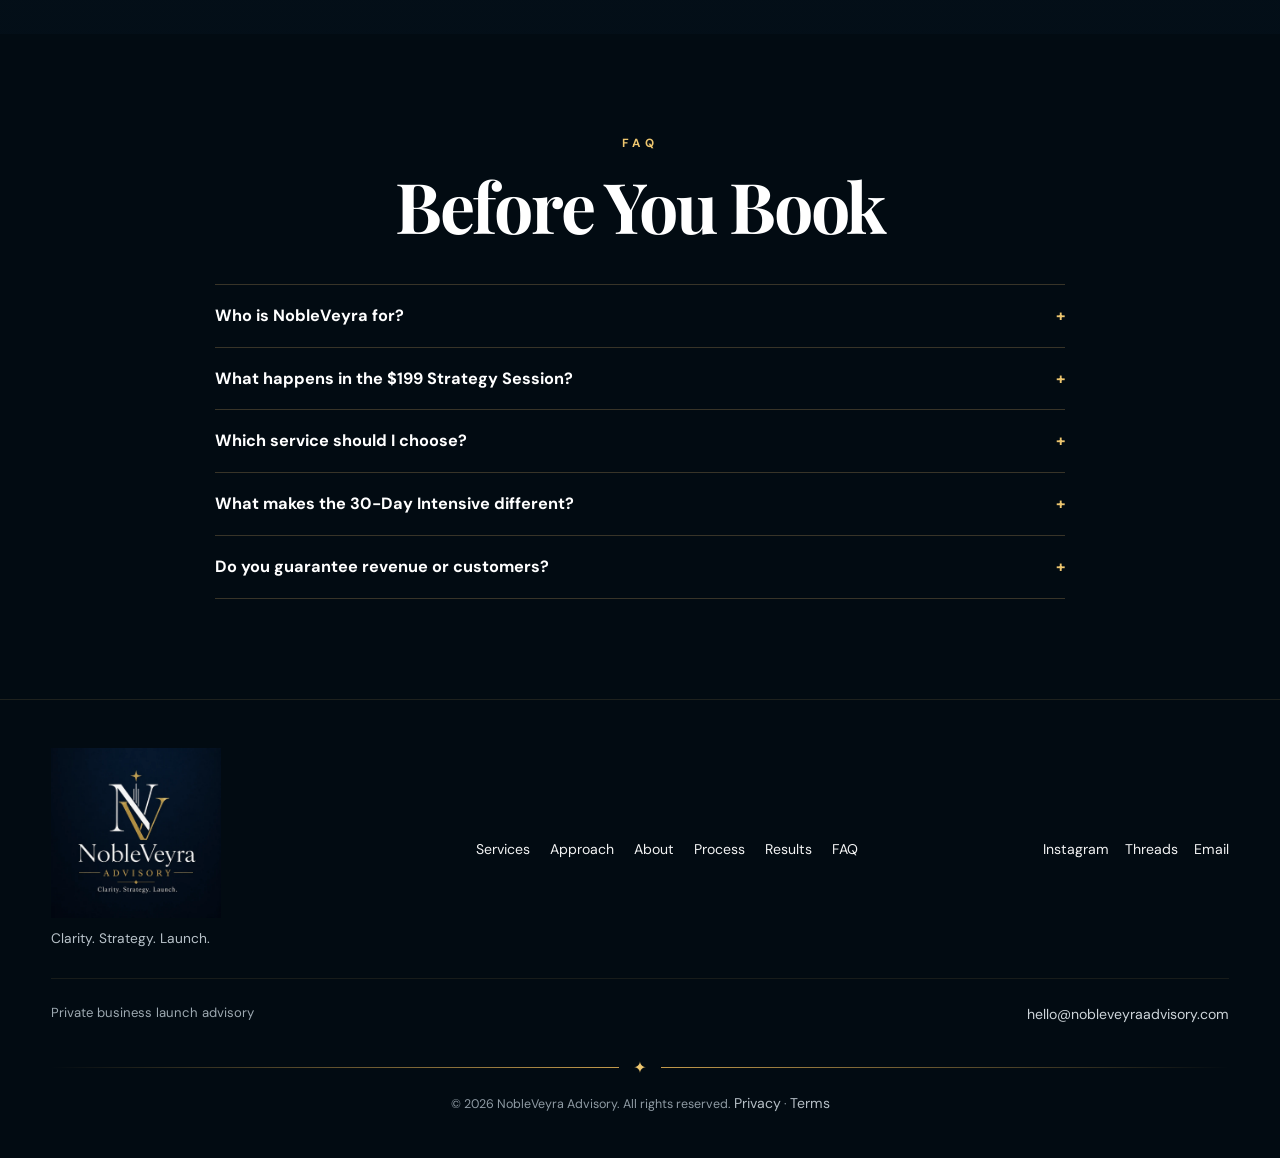
==== commit 0d98f332: "Update images" ====
--- a/index.html
+++ b/index.html
@@ -4,50 +4,28 @@
   <meta charset="utf-8">
   <meta name="viewport" content="width=device-width,initial-scale=1">
 
-  <title>NobleVeyra Advisory | Business Launch Advisor for Aspiring Entrepreneurs</title>
-
-  <meta
-    name="description"
-    content="NobleVeyra Advisory helps aspiring entrepreneurs turn business ideas into launch-ready businesses through customer clarity, offer strategy, startup spending priorities, acquisition planning, and focused execution."
-  >
-
+  <title>NobleVeyra Advisory | Business Launch Strategy & Execution</title>
+  <meta name="description" content="NobleVeyra Advisory helps aspiring entrepreneurs turn business ideas into executable ventures through clear decisions, disciplined strategy, and focused implementation.">
   <meta name="theme-color" content="#04131f">
 
   <link rel="canonical" href="https://www.nobleveyraadvisory.com/">
   <link rel="icon" href="nv-icon.webp">
 
   <meta property="og:title" content="NobleVeyra Advisory">
-  <meta
-    property="og:description"
-    content="Turn your business idea into a launch-ready business with clear priorities, practical strategy, and focused execution."
-  >
+  <meta property="og:description" content="Clarity. Strategy. Launch. Turn your business idea into an executable venture.">
   <meta property="og:type" content="website">
   <meta property="og:url" content="https://www.nobleveyraadvisory.com/">
-  <meta
-    property="og:image"
-    content="https://www.nobleveyraadvisory.com/tony-taylor-founder.webp"
-  >
+  <meta property="og:image" content="https://www.nobleveyraadvisory.com/tony-taylor-founder.webp">
 
   <meta name="twitter:card" content="summary_large_image">
   <meta name="twitter:title" content="NobleVeyra Advisory">
-  <meta
-    name="twitter:description"
-    content="Turn your business idea into a launch-ready business. Clarity. Strategy. Launch."
-  >
-  <meta
-    name="twitter:image"
-    content="https://www.nobleveyraadvisory.com/tony-taylor-founder.webp"
-  >
+  <meta name="twitter:description" content="Clarity. Strategy. Launch.">
+  <meta name="twitter:image" content="https://www.nobleveyraadvisory.com/tony-taylor-founder.webp">
 
   <link rel="preconnect" href="https://fonts.googleapis.com">
   <link rel="preconnect" href="https://fonts.gstatic.com" crossorigin>
-
-  <link
-    href="https://fonts.googleapis.com/css2?family=DM+Sans:wght@400;500;600;700&family=Playfair+Display:ital,wght@0,500;0,600;1,500&display=swap"
-    rel="stylesheet"
-  >
-
-  <link rel="stylesheet" href="styles.css?v=15">
+  <link href="https://fonts.googleapis.com/css2?family=DM+Sans:wght@400;500;600;700&family=Playfair+Display:ital,wght@0,500;0,600;1,500&display=swap" rel="stylesheet">
+  <link rel="stylesheet" href="styles.css">
 
   <script type="application/ld+json">
   {
@@ -55,34 +33,25 @@
     "@type": "ProfessionalService",
     "name": "NobleVeyra Advisory",
     "url": "https://www.nobleveyraadvisory.com/",
-    "description": "Private business launch advisory for aspiring entrepreneurs who need clarity on customers, offers, startup spending, customer acquisition, and execution.",
+    "description": "Business launch advisory for aspiring entrepreneurs seeking clarity, strategy, and execution support.",
     "founder": {
       "@type": "Person",
-      "name": "Tony Taylor Jr.",
-      "jobTitle": "Founder & Business Launch Advisor"
+      "name": "Tony Taylor Jr."
     }
   }
   </script>
 </head>
 
 <body>
-
 <a class="skip" href="#main">Skip to content</a>
-
 
 <header class="site-header">
   <div class="shell nav-shell">
-
     <a class="brand" href="#top" aria-label="NobleVeyra Advisory home">
       <img src="logo-dark.webp" alt="NobleVeyra Advisory">
     </a>
 
-    <button
-      class="menu"
-      aria-expanded="false"
-      aria-controls="nav"
-      aria-label="Open navigation"
-    >
+    <button class="menu" aria-expanded="false" aria-controls="nav" aria-label="Open navigation">
       Menu
     </button>
 
@@ -98,300 +67,190 @@
     <a class="pill nav-cta" data-link="strategyPaymentUrl" href="#">
       Book a Session
     </a>
-
   </div>
 </header>
 
-
 <main id="main">
 
-
-  <!-- HERO -->
   <section class="hero dark-section" id="top">
-
     <div class="hero-glow glow-a"></div>
     <div class="hero-glow glow-b"></div>
 
     <div class="shell hero-layout reveal">
-
       <div class="hero-copy">
-
         <p class="kicker">Business Launch Advisory</p>
 
-        <h1>
-          Turn Your Business Idea Into a
-          <em>Launch-Ready Business.</em>
-        </h1>
+        <h1>Turn Your Vision Into <em>Reality</em></h1>
 
         <p class="hero-sub">
-          Clarity on what to do, what to spend, and how to reach your first customers.
+          Better decisions. Disciplined strategy. Focused execution.
         </p>
 
         <p class="hero-trust">
-          Private business launch advisory for aspiring entrepreneurs who already know what they want to build but need help turning the idea into a practical path to market.
+          Private advisory for aspiring entrepreneurs ready to move from planning into execution with a clear, practical path to market.
         </p>
 
         <div class="actions">
-
           <a class="pill" data-link="strategyPaymentUrl" href="#">
-            Book Your $199 Strategy Session <span>→</span>
+            Book Your Strategy Session <span>→</span>
           </a>
 
           <a class="pill outline" href="#services">
-            Explore the 30-Day Intensive <span>↓</span>
+            Explore Advisory Options <span>↓</span>
           </a>
-
         </div>
 
         <p class="hero-note">
-          Customer. Offer. Pricing. Spending. Acquisition. Execution.
-        </p>
-
-      </div>
-
+          Start with clarity. Build with intention. Execute what matters.
+        </p>
+      </div>
 
       <div class="hero-portrait">
-
-        <img
-          src="tony-taylor-founder.webp"
-          alt="Tony Taylor Jr., Founder of NobleVeyra Advisory"
-        >
-
+        <img src="tony-taylor-founder.webp" alt="Tony Taylor Jr., Founder of NobleVeyra Advisory">
         <div class="portrait-shade"></div>
 
         <div class="portrait-signature">
           <strong>Tony Taylor Jr.</strong>
           <span>Founder &amp; Business Launch Advisor</span>
         </div>
-
-      </div>
-
-    </div>
-
+      </div>
+    </div>
 
     <div class="shell value-row reveal">
-
       <article>
         <div class="icon-ring">✦</div>
         <h3>Clarity</h3>
-        <p>Know what matters, what comes next, and what can wait.</p>
+        <p>Know what matters, what comes next, and what to ignore.</p>
       </article>
 
       <article>
         <div class="icon-ring">◇</div>
         <h3>Strategy</h3>
-        <p>Build a practical plan around your customer, offer, market, and resources.</p>
+        <p>Build a practical plan around your market, offer, and resources.</p>
       </article>
 
       <article>
         <div class="icon-ring">◎</div>
         <h3>Execution</h3>
-        <p>Turn the plan into focused action with clear priorities and strategic support.</p>
+        <p>Move from planning into disciplined action with support.</p>
       </article>
-
     </div>
 
     <div class="section-fade fade-to-light"></div>
-
-  </section>
-
-
-
-  <!-- SERVICES -->
+  </section>
+
+
   <section class="services light-section scenic" id="services">
-
     <div class="scenic-bg mountain"></div>
 
     <div class="shell center content-layer reveal">
-
       <p class="kicker dark">Advisory Services</p>
-
       <h2>Build the Business in the Right Order</h2>
 
       <p class="section-lead">
         NobleVeyra helps you cut through information overload, make the right decisions in the right sequence, and build a launch plan grounded in your actual market, resources, and goals.
       </p>
 
-
       <div class="offer-grid">
 
-
-        <!-- STRATEGY SESSION -->
         <article class="offer-card blue-card">
-
           <div class="card-icon">
             <span class="service-icon">◎</span>
           </div>
 
           <p class="offer-eyebrow">One-Time Private Advisory</p>
-
           <p class="price">$199</p>
 
-          <h3>
-            Business Launch<br>
-            Strategy Session
-          </h3>
-
-          <p class="tagline">
-            Leave with a clear 30-day plan.
-          </p>
+          <h3>Business Launch<br>Strategy Session</h3>
+
+          <p class="tagline">Clarity starts here</p>
 
           <p class="offer-summary">
-            A 90-minute private strategy session designed to identify what is keeping your business stuck and determine what should happen next.
+            Best for entrepreneurs who need expert direction before spending more time or money.
           </p>
 
           <ul>
+            <li>Diagnose what is keeping the business stuck</li>
             <li>Clarify your target customer and core offer</li>
-            <li>Review pricing and positioning decisions</li>
-            <li>Determine where startup money should be prioritized</li>
-            <li>Identify practical customer-acquisition channels</li>
-            <li>Organize your immediate priorities into a 30-day roadmap</li>
+            <li>Refine pricing and startup spending priorities</li>
+            <li>Identify your first customer-acquisition channels</li>
+            <li>Leave with a custom 30-day launch roadmap</li>
           </ul>
 
-          <p class="offer-summary">
-            <strong>You leave with:</strong> clearer decisions, prioritized next steps, and a custom 30-day launch roadmap you can begin executing immediately.
-          </p>
-
-          <a
-            class="pill wide"
-            data-link="strategyPaymentUrl"
-            href="#"
-          >
+          <a class="pill wide" data-link="strategyPaymentUrl" href="#">
             Book Your Strategy Session <span>→</span>
           </a>
-
-          <a
-            class="text-link"
-            href="mailto:tj@nobleveyraadvisory.com?subject=Question%20About%20the%20Strategy%20Session"
-          >
-            Questions before booking? Ask NobleVeyra.
-          </a>
-
-        </article>
-
-
-
-        <!-- INTENSIVE -->
-        <article
-          class="offer-card black-card featured-offer"
-          id="intensive"
-        >
-
+        </article>
+
+
+        <article class="offer-card black-card featured-offer">
           <span class="badge">
-            Founding Client Access<br>
-            <small>First 3 Engagements</small>
+            Founding Client Rate<br>
+            <small>Limited Availability</small>
           </span>
 
           <div class="card-icon">
             <span class="service-icon">◇</span>
           </div>
 
-          <p class="offer-eyebrow">
-            30 Days of Private Advisory
-          </p>
-
+          <p class="offer-eyebrow">30 Days of Private Advisory</p>
           <p class="price">$1,500</p>
 
-          <h3>
-            30-Day Business<br>
-            Launch Intensive
-          </h3>
-
-          <p class="tagline">
-            Build with strategic support for 30 days.
-          </p>
+          <h3>30-Day Business<br>Launch Intensive</h3>
+
+          <p class="tagline">From strategy to execution</p>
 
           <p class="offer-summary">
-            For entrepreneurs who know what they want to build but want ongoing guidance, accountability, and help making the right decisions while they execute.
+            Best for entrepreneurs who know what they want to build and want hands-on support while executing.
           </p>
 
           <ul>
+            <li>30 days of done-with-you advisory support</li>
             <li>One private strategy call each week</li>
-            <li>Business-day accountability and strategic support</li>
-            <li>Customer, offer, pricing, and positioning guidance</li>
-            <li>Startup spending and priority decisions</li>
+            <li>Business-day accountability check-ins</li>
+            <li>Offer, pricing, and positioning guidance</li>
             <li>Customer-acquisition strategy</li>
-            <li>Ongoing adjustments as real market feedback comes in</li>
+            <li>Ongoing strategic adjustments as you execute</li>
           </ul>
 
-          <p class="offer-summary">
-            <strong>The objective:</strong> move from scattered planning into a structured, actively executed business launch with a clear path toward customer acquisition.
-          </p>
-
-          <a
-            class="pill wide"
-            data-link="intensiveApplicationUrl"
-            href="#"
-          >
+          <a class="pill wide" data-link="intensiveApplicationUrl" href="#">
             Start the 30-Day Intensive <span>→</span>
           </a>
 
-          <a
-            class="text-link"
-            href="mailto:tj@nobleveyraadvisory.com?subject=Question%20About%20the%2030-Day%20Intensive"
-          >
-            Questions before committing? Ask about the Intensive.
-          </a>
-
           <p class="fine">
             Eligible Strategy Session clients receive the full $199 session credit when upgrading within 48 hours.
           </p>
-
-        </article>
-
-      </div>
-
-
+        </article>
+
+      </div>
 
       <div class="choice-panel reveal">
-
         <div>
-          <span class="choice-label">Need clarity first?</span>
-
+          <span class="choice-label">Need direction?</span>
           <h3>Start with the Strategy Session.</h3>
-
-          <p>
-            Choose this when you need to diagnose what is holding the business back and leave with a clear set of priorities for the next 30 days.
-          </p>
+          <p>Choose this when you need clarity, prioritization, and a concrete launch roadmap.</p>
         </div>
 
         <div class="choice-divider"></div>
 
         <div>
-          <span class="choice-label">Ready to build?</span>
-
-          <h3>Continue with the 30-Day Intensive.</h3>
-
-          <p>
-            Choose this when you want strategic guidance and accountability while you actively execute the business.
-          </p>
+          <span class="choice-label">Need execution support?</span>
+          <h3>Choose the 30-Day Intensive.</h3>
+          <p>Choose this when you want ongoing strategic guidance and accountability while you build.</p>
         </div>
-
-      </div>
-
+      </div>
     </div>
 
     <div class="section-fade fade-to-dark"></div>
-
-  </section>
-
-
-
-  <!-- APPROACH -->
+  </section>
+
+
   <section class="approach dark-section" id="approach">
-
     <div class="shell approach-layout reveal">
 
       <div class="approach-copy">
-
-        <p class="kicker">
-          The NobleVeyra Point of View
-        </p>
-
-        <h2>
-          Not More Information.<br>
-          <em>Better Decisions.</em>
-        </h2>
+        <p class="kicker">The NobleVeyra Point of View</p>
+        <h2>Not More Information.<br><em>Better Decisions.</em></h2>
 
         <p class="approach-lead">
           Most aspiring entrepreneurs are not stuck because they lack information. They are stuck because they do not know which decisions matter first.
@@ -400,12 +259,9 @@
         <p>
           NobleVeyra helps you determine what to prioritize, what to ignore, what to spend on, and what needs to happen next so your business can move forward with discipline instead of guesswork.
         </p>
-
-      </div>
-
+      </div>
 
       <div class="decision-grid">
-
         <article>
           <span>01</span>
           <h3>Prioritize</h3>
@@ -429,714 +285,269 @@
           <h3>Execute</h3>
           <p>Turn strategy into measurable action and momentum.</p>
         </article>
-
-      </div>
-
+      </div>
     </div>
 
     <div class="section-fade fade-to-light"></div>
-
-  </section>
-
-
-
-  <!-- PROCESS -->
+  </section>
+
+
   <section class="process light-section scenic" id="process">
-
     <div class="scenic-bg mountain soft"></div>
 
     <div class="shell center content-layer reveal">
-
-      <p class="kicker dark">
-        The Process
-      </p>
-
-      <h2>
-        A Clear Path Forward
-      </h2>
+      <p class="kicker dark">The Process</p>
+      <h2>A Clear Path Forward</h2>
 
       <p class="section-lead">
         A disciplined four-stage process designed to move you from uncertainty to informed execution.
       </p>
 
-
       <div class="steps">
-
         <article>
           <b>1</b>
           <h3>Discover</h3>
-          <p>
-            Clarify your goals, constraints, customer, and current business reality.
-          </p>
+          <p>Clarify your goals, constraints, customer, and current business reality.</p>
         </article>
 
         <article>
           <b>2</b>
           <h3>Strategize</h3>
-          <p>
-            Build a focused plan around your offer, priorities, and path to market.
-          </p>
+          <p>Build a focused plan around your offer, priorities, and path to market.</p>
         </article>
 
         <article>
           <b>3</b>
           <h3>Implement</h3>
-          <p>
-            Take the right actions in the right order with strategic support.
-          </p>
+          <p>Take the right actions in the right order with strategic support.</p>
         </article>
 
         <article>
           <b>4</b>
           <h3>Learn &amp; Grow</h3>
-          <p>
-            Use real customer and market feedback to improve the next decision.
-          </p>
-        </article>
-
-      </div>
-
+          <p>Use real customer and market feedback to improve the next decision.</p>
+        </article>
+      </div>
     </div>
 
     <div class="section-fade fade-to-dark"></div>
-
-  </section>
-
-
-
-  <!-- FOUNDER -->
+  </section>
+
+
   <section class="founder dark-section" id="founder">
-
     <div class="shell founder-layout reveal">
-
-
       <div class="founder-image">
-
-        <img
-          src="tony-taylor-founder.webp"
-          alt="Tony Taylor Jr., Founder and Business Launch Advisor"
-        >
-
+        <img src="tony-taylor-founder.webp" alt="Tony Taylor Jr., Founder and Business Launch Advisor">
         <div class="founder-image-shade"></div>
-
-      </div>
-
-
+      </div>
 
       <div class="founder-copy">
-
-        <p class="kicker">
-          Meet the Founder
-        </p>
-
-        <h2>
-          Strategy<br>
-          With Purpose
-        </h2>
+        <p class="kicker">Meet the Founder</p>
+
+        <h2>Entrepreneurship<br>With Purpose</h2>
 
         <p>
-          I founded NobleVeyra Advisory for aspiring entrepreneurs who know what they want to build but find themselves stuck between too much information, too many decisions, startup expenses, and inconsistent execution.
+          I founded NobleVeyra Advisory for aspiring entrepreneurs who know what they want to build but are stuck between information, decisions, startup expenses, and execution.
         </p>
 
         <p>
-          My perspective is shaped by 15 years of firsthand business experience across different business models, opportunities, mistakes, pivots, and lessons about what actually moves a business forward.
-        </p>
-
-        <p>
-          Long before NobleVeyra had a name, the work was already happening: helping people turn ideas into businesses, develop business plans, build professional brands and social media presences, and begin attracting real customers.
-        </p>
-
-        <p>
-          My role is not to give you more noise. It is to help you think clearly, challenge weak assumptions, protect your time and capital, and determine which decisions deserve your attention first.
+          My role is not to give you more noise. It is to help you think clearly, challenge weak assumptions, protect your time and capital, and turn the idea into a disciplined plan you can actually execute.
         </p>
 
         <div class="founder-principles">
-          <span>15 Years of Experience</span>
+          <span>Clear Thinking</span>
           <span>Practical Strategy</span>
           <span>Disciplined Execution</span>
         </div>
 
-        <p class="signature">
-          Tony Taylor Jr.
-        </p>
-
-        <p class="title">
-          Founder &amp; Business Launch Advisor
-        </p>
-
-        <a
-          class="pill outline compact"
-          data-link="strategyPaymentUrl"
-          href="#"
-        >
+        <p class="signature">Tony Taylor Jr.</p>
+        <p class="title">Founder &amp; Business Launch Advisor</p>
+
+        <a class="pill outline compact" data-link="strategyPaymentUrl" href="#">
+          Work With Me <span>→</span>
+        </a>
+      </div>
+    </div>
+
+    <div class="section-fade fade-to-proof"></div>
+  </section>
+
+
+  <section class="proof dark-section" id="proof">
+    <div class="shell center reveal">
+      <p class="kicker">Founding Client Results</p>
+
+      <h2>Real Work. Real Progress.</h2>
+
+      <p class="section-lead light">
+        NobleVeyra is building its first verified client case studies now. Outcomes will be published only when they can be supported by real client work and measurable progress.
+      </p>
+
+      <div class="proof-grid">
+        <article>
+          <span>01</span>
+          <h3>Launch</h3>
+          <p>Did the business move from planning into the market?</p>
+        </article>
+
+        <article>
+          <span>02</span>
+          <h3>Clarity</h3>
+          <p>Did the client leave with stronger decisions and a clear path?</p>
+        </article>
+
+        <article>
+          <span>03</span>
+          <h3>Traction</h3>
+          <p>Did the work create conversations, leads, customers, or measurable progress?</p>
+        </article>
+      </div>
+
+      <div class="case-study-preview">
+        <p class="kicker">How Future Case Studies Will Be Shown</p>
+
+        <div class="case-study-flow">
+          <div>
+            <span>Starting Point</span>
+            <p>The problem, constraint, or decision keeping the business stuck.</p>
+          </div>
+
+          <div>
+            <span>Strategic Intervention</span>
+            <p>The decisions, positioning, priorities, or execution changes made.</p>
+          </div>
+
+          <div>
+            <span>Verified Outcome</span>
+            <p>The measurable progress created after implementation.</p>
+          </div>
+        </div>
+      </div>
+    </div>
+
+    <div class="section-fade fade-to-city"></div>
+  </section>
+
+
+  <section class="final-cta scenic" id="contact">
+    <div class="scenic-bg skyline"></div>
+    <div class="city-overlay"></div>
+
+    <div class="shell center content-layer reveal">
+      <p class="kicker">Your Next Move</p>
+      <h2>Clarity Before Complexity.</h2>
+
+      <p>
+        If you know what you want to build but need help determining what should happen next, start with a private strategy session.
+      </p>
+
+      <div class="actions">
+        <a class="pill" data-link="strategyPaymentUrl" href="#">
           Book Your Strategy Session <span>→</span>
         </a>
 
-      </div>
-
-    </div>
-
-    <div class="section-fade fade-to-proof"></div>
-
-  </section>
-
-
-
-  <!-- CLIENT RESULTS -->
-  <section class="proof dark-section client-results" id="proof">
-
-    <div class="shell reveal">
-
-      <div class="results-intro">
-
-        <p class="kicker">
-          Client Results
-        </p>
-
-        <h2>
-          From Ideas to Real Businesses.
-        </h2>
-
-        <p class="section-lead light">
-          Before NobleVeyra became a formal advisory practice, I was already helping entrepreneurs turn ideas into businesses. That work has included helping people clarify what they wanted to build, develop business plans, establish their brands, strengthen their social media presence, and begin attracting real customers.
-        </p>
-
-      </div>
-
-
-      <div class="results-grid">
-
-        <article class="result-card">
-          <span class="result-number">01</span>
-          <h3>Businesses Started</h3>
+        <a class="text-link" href="mailto:hello@nobleveyraadvisory.com">
+          Or email hello@nobleveyraadvisory.com
+        </a>
+      </div>
+
+      <p class="cta-process">
+        Payment → Session details → Private strategy session → 30-day roadmap
+      </p>
+    </div>
+  </section>
+
+
+  <section class="faq dark-section" id="faq">
+    <div class="shell center reveal">
+      <p class="kicker">FAQ</p>
+      <h2>Before You Book</h2>
+
+      <div class="faq-list">
+
+        <details>
+          <summary>Who is NobleVeyra for?</summary>
           <p>
-            Helped aspiring entrepreneurs move beyond the idea stage and take the practical steps required to turn their concepts into operating businesses.
-          </p>
-        </article>
-
-
-        <article class="result-card">
-          <span class="result-number">02</span>
-          <h3>Business Plans Developed</h3>
+            Aspiring entrepreneurs who already know what business they want to start but need clarity, structure, spending discipline, customer-acquisition direction, and a practical launch plan.
+          </p>
+        </details>
+
+        <details>
+          <summary>What happens in the $199 Strategy Session?</summary>
           <p>
-            Helped founders organize their ideas into clearer business plans covering the offer, customer, positioning, operations, priorities, and path forward.
-          </p>
-        </article>
-
-
-        <article class="result-card">
-          <span class="result-number">03</span>
-          <h3>Brands Built</h3>
+            We diagnose what is keeping the business stuck, clarify the customer and offer, review pricing and spending priorities, identify practical acquisition channels, and build a custom 30-day launch roadmap.
+          </p>
+        </details>
+
+        <details>
+          <summary>Which service should I choose?</summary>
           <p>
-            Helped business owners establish stronger brands and more professional social media presences designed around the customers they wanted to reach.
-          </p>
-        </article>
-
-
-        <article class="result-card">
-          <span class="result-number">04</span>
-          <h3>Customers Acquired</h3>
+            Start with the Strategy Session if you need clarity and a roadmap. Choose the 30-Day Intensive if you already know what you want to build and want ongoing advisory support while you execute.
+          </p>
+        </details>
+
+        <details>
+          <summary>What makes the 30-Day Intensive different?</summary>
           <p>
-            Helped entrepreneurs move beyond simply having a business and begin using clearer positioning, marketing, and customer-acquisition decisions to generate real business.
-          </p>
-        </article>
-
-      </div>
-
-
-
-      <div class="results-divider">
-        <span>Real People. Real Progress. Real Businesses.</span>
-      </div>
-
-
-
-      <div class="results-story">
-
-        <div class="results-story-heading">
-
-          <div>
-            <p class="kicker">
-              What the Work Has Included
-            </p>
-
-            <h2>
-              Strategy That Moves Into Execution.
-            </h2>
-          </div>
-
-          <p class="results-note">
-            Client names and identifying details are not published without permission. These outcomes reflect real business support and advisory work I have personally provided.
-          </p>
-
-        </div>
-
-
-        <div class="results-case-grid">
-
-
-          <article class="results-case">
-
-            <span class="case-label">
-              Business Formation
-            </span>
-
-            <h3>
-              From Business Idea to Actual Launch
-            </h3>
-
-            <h4>Starting Point</h4>
-
-            <p>
-              An entrepreneur has an idea but lacks the structure, priorities, and clear sequence needed to move forward.
-            </p>
-
-            <h4>What I Help With</h4>
-
-            <p>
-              Clarifying the concept, organizing the business plan, identifying priorities, establishing the brand, and creating a practical path toward launch.
-            </p>
-
-            <h4>Result</h4>
-
-            <p>
-              The entrepreneur moves beyond planning and into an operating business with a clearer foundation and direction.
-            </p>
-
-          </article>
-
-
-
-          <article class="results-case">
-
-            <span class="case-label">
-              Brand Development
-            </span>
-
-            <h3>
-              From an Idea to a Professional Market Presence
-            </h3>
-
-            <h4>Starting Point</h4>
-
-            <p>
-              The business exists, but the branding, social media, messaging, or customer-facing presentation does not yet reflect what the founder is trying to build.
-            </p>
-
-            <h4>What I Help With</h4>
-
-            <p>
-              Developing the brand direction, strengthening positioning, organizing social media, clarifying messaging, and creating a more professional presence.
-            </p>
-
-            <h4>Result</h4>
-
-            <p>
-              The founder has a clearer brand, a stronger public presence, and a business that is easier for prospective customers to understand.
-            </p>
-
-          </article>
-
-
-
-          <article class="results-case">
-
-            <span class="case-label">
-              Customer Acquisition
-            </span>
-
-            <h3>
-              From Being Open to Actually Getting Business
-            </h3>
-
-            <h4>Starting Point</h4>
-
-            <p>
-              The entrepreneur has started the business but needs help turning the idea, brand, or social presence into actual customer activity.
-            </p>
-
-            <h4>What I Help With</h4>
-
-            <p>
-              Clarifying the offer, strengthening how the business is presented, improving marketing decisions, and focusing attention on practical ways to reach customers.
-            </p>
-
-            <h4>Result</h4>
-
-            <p>
-              The business begins generating real customer activity instead of remaining stuck at the setup stage.
-            </p>
-
-          </article>
-
-
-        </div>
-
-      </div>
-
-
-
-      <div class="results-method">
-
-        <div class="results-method-heading">
-
-          <p class="kicker">
-            The Work Behind the Results
-          </p>
-
-          <h2>
-            A Structured Approach to Real Progress.
-          </h2>
-
-        </div>
-
-
-        <div class="results-method-grid">
-
-          <article>
-            <span>1</span>
-            <h3>Clarify</h3>
-            <p>
-              Define the business, customer, offer, and problem being solved.
-            </p>
-          </article>
-
-          <article>
-            <span>2</span>
-            <h3>Plan</h3>
-            <p>
-              Develop the business plan, positioning, priorities, and path to market.
-            </p>
-          </article>
-
-          <article>
-            <span>3</span>
-            <h3>Build</h3>
-            <p>
-              Establish the brand, social presence, offer, and customer-facing foundation.
-            </p>
-          </article>
-
-          <article>
-            <span>4</span>
-            <h3>Launch</h3>
-            <p>
-              Get in front of customers, execute the strategy, and create market activity.
-            </p>
-          </article>
-
-        </div>
-
-      </div>
-
-
-
-      <div class="results-proof-note">
-
-        <p class="kicker">
-          Building the Case Study Library
-        </p>
-
-        <h3>
-          Future case studies will document the work in greater detail.
-        </h3>
-
-        <p>
-          As NobleVeyra completes new advisory engagements, verified case studies will show the client's starting point, the strategic decisions made, the work completed, and measurable progress created after execution.
-        </p>
-
-      </div>
-
-    </div>
-
-    <div class="section-fade fade-to-city"></div>
-
-  </section>
-
-
-
-  <!-- FINAL CTA -->
-  <section class="final-cta scenic" id="contact">
-
-    <div class="scenic-bg skyline"></div>
-    <div class="city-overlay"></div>
-
-    <div class="shell center content-layer reveal">
-
-      <p class="kicker">
-        Your Next Move
-      </p>
-
-      <h2>
-        Your Business Idea Can Be Next.
-      </h2>
-
-      <p>
-        If you already know what you want to build but need clarity on your customer, offer, spending, acquisition, or immediate priorities, start with a private Business Launch Strategy Session.
-      </p>
-
-
-      <div class="actions">
-
-        <a
-          class="pill"
-          data-link="strategyPaymentUrl"
-          href="#"
-        >
-          Book Your $199 Strategy Session <span>→</span>
-        </a>
-
-        <a
-          class="text-link"
-          href="mailto:tj@nobleveyraadvisory.com?subject=Question%20Before%20Booking"
-        >
-          Questions before booking? Ask NobleVeyra.
-        </a>
-
-      </div>
-
-
-      <p class="cta-process">
-        Payment → Pre-session questionnaire → Private strategy session → Custom 30-day roadmap
-      </p>
-
-    </div>
-
-  </section>
-
-
-
-  <!-- FAQ -->
-  <section class="faq dark-section" id="faq">
-
-    <div class="shell center reveal">
-
-      <p class="kicker">
-        FAQ
-      </p>
-
-      <h2>
-        Before You Book
-      </h2>
-
-
-      <div class="faq-list">
-
+            The Intensive adds ongoing done-with-you advisory support, weekly strategy calls, business-day accountability, and strategic adjustments while you execute.
+          </p>
+        </details>
 
         <details>
-
-          <summary>
-            Who is NobleVeyra for?
-          </summary>
-
+          <summary>Do you guarantee revenue or customers?</summary>
           <p>
-            NobleVeyra is designed for aspiring entrepreneurs and early-stage founders who already know what they want to build but need clarity on the customer, offer, pricing, spending priorities, customer acquisition, launch sequence, or execution.
-          </p>
-
+            No. NobleVeyra provides strategy, guidance, research, and execution support. Results depend on the client, market, offer, execution, and other factors outside our control.
+          </p>
         </details>
 
-
-
-        <details>
-
-          <summary>
-            What happens in the $199 Strategy Session?
-          </summary>
-
-          <p>
-            We diagnose what is keeping the business stuck, clarify your customer and offer, review pricing and startup spending priorities, identify practical customer-acquisition channels, and determine what deserves your attention first. You leave with prioritized next steps and a custom 30-day launch roadmap.
-          </p>
-
-        </details>
-
-
-
-        <details>
-
-          <summary>
-            Which service should I choose?
-          </summary>
-
-          <p>
-            Start with the Strategy Session if you need clarity, diagnosis, and a roadmap. Choose the 30-Day Intensive if you already know what you want to build and want ongoing strategic guidance and accountability while you execute.
-          </p>
-
-        </details>
-
-
-
-        <details>
-
-          <summary>
-            What makes the 30-Day Intensive different?
-          </summary>
-
-          <p>
-            The Intensive adds 30 days of ongoing advisory support, weekly private strategy calls, business-day accountability, and strategic adjustments while you actively build and respond to real market feedback.
-          </p>
-
-        </details>
-
-
-
-        <details>
-
-          <summary>
-            Can I ask a question before paying?
-          </summary>
-
-          <p>
-            Yes. If you are unsure whether the Strategy Session or 30-Day Intensive fits your situation, email tj@nobleveyraadvisory.com before booking. We can clarify the scope of each service without requiring you to purchase first.
-          </p>
-
-        </details>
-
-
-
-        <details>
-
-          <summary>
-            Do you guarantee revenue or customers?
-          </summary>
-
-          <p>
-            No. NobleVeyra provides strategy, research, guidance, prioritization, and execution support. Business outcomes depend on the client, market, offer, execution, customer response, and other factors outside NobleVeyra's control.
-          </p>
-
-        </details>
-
-
-      </div>
-
-    </div>
-
-  </section>
-
+      </div>
+    </div>
+  </section>
 
 </main>
 
 
-
 <footer>
-
   <div class="shell footer-grid">
-
-
     <div class="footer-brand">
-
-      <img
-        src="logo-dark.webp"
-        alt="NobleVeyra Advisory"
-      >
-
-      <p>
-        Clarity. Strategy. Launch.
-      </p>
-
-    </div>
-
-
+      <img src="logo-dark.webp" alt="NobleVeyra Advisory">
+      <p>Clarity. Strategy. Launch.</p>
+    </div>
 
     <nav aria-label="Footer navigation">
-
-      <a href="#services">
-        Services
-      </a>
-
-      <a href="#approach">
-        Approach
-      </a>
-
-      <a href="#founder">
-        About
-      </a>
-
-      <a href="#process">
-        Process
-      </a>
-
-      <a href="#proof">
-        Results
-      </a>
-
-      <a href="#faq">
-        FAQ
-      </a>
-
+      <a href="#services">Services</a>
+      <a href="#approach">Approach</a>
+      <a href="#founder">About</a>
+      <a href="#process">Process</a>
+      <a href="#proof">Results</a>
+      <a href="#faq">FAQ</a>
     </nav>
 
-
-
     <div class="social">
-
-      <a
-        data-link="instagramUrl"
-        href="#"
-      >
-        Instagram
-      </a>
-
-      <a
-        data-link="threadsUrl"
-        href="#"
-      >
-        Threads
-      </a>
-
-      <a
-        data-email
-        href="mailto:tj@nobleveyraadvisory.com"
-      >
-        Email
-      </a>
-
-    </div>
-
+      <a data-link="instagramUrl" href="#">Instagram</a>
+      <a data-link="threadsUrl" href="#">Threads</a>
+      <a data-email href="mailto:hello@nobleveyraadvisory.com">Email</a>
+    </div>
   </div>
 
-
-
   <div class="shell footer-contact">
-
-    <p>
-      Private business launch advisory
-    </p>
-
-    <a href="mailto:tj@nobleveyraadvisory.com">
-      tj@nobleveyraadvisory.com
-    </a>
-
+    <p>Private business launch advisory</p>
+    <a href="mailto:hello@nobleveyraadvisory.com">hello@nobleveyraadvisory.com</a>
   </div>
 
-
-
   <div class="shell footer-bottom">
-
-    <div class="gold-rule">
-      <span>✦</span>
-    </div>
+    <div class="gold-rule"><span>✦</span></div>
 
     <p>
       © <span id="year"></span> NobleVeyra Advisory. All rights reserved.
-
-      <a href="privacy.html">
-        Privacy
-      </a>
-
+      <a href="privacy.html">Privacy</a>
       ·
-
-      <a href="terms.html">
-        Terms
-      </a>
+      <a href="terms.html">Terms</a>
     </p>
-
   </div>
-
 </footer>
 
-
 <script src="site-config.js"></script>
-<script src="script.js?v=2"></script>
-
+<script src="script.js"></script>
 </body>
 </html>
--- a/styles.css
+++ b/styles.css
@@ -1017,1082 +1017,3 @@
   }
   .footer-contact p{margin-bottom:7px}
 }
-/* ========================================
-   NobleVeyra Mobile Visual Refinements
-   ======================================== */
-
-@media(max-width:820px){
-
-  /* Cleaner, more compact mobile header */
-  .site-header{
-    background:rgba(2,10,17,.97);
-    border-bottom:1px solid rgba(195,154,75,.16);
-  }
-
-  .nav-shell{
-    min-height:70px;
-    grid-template-columns:1fr auto;
-    gap:16px;
-  }
-
-  .brand img{
-    width:88px;
-  }
-
-  .menu{
-    padding:9px 15px;
-    font-size:.92rem;
-    border-radius:10px;
-  }
-
-  /* Refine the NobleVeyra point-of-view section */
-  .approach{
-    padding-top:82px;
-    padding-bottom:105px;
-  }
-
-  .approach-layout{
-    gap:34px;
-  }
-
-  .approach-copy{
-    max-width:700px;
-    margin:auto;
-    text-align:left;
-  }
-
-  .approach-copy h2{
-    font-size:clamp(2.85rem,11vw,4.25rem);
-    line-height:1.01;
-  }
-
-  .approach-lead{
-    font-size:1.08rem;
-    line-height:1.62;
-    margin-top:22px;
-  }
-
-  .approach-copy > p:not(.kicker):not(.approach-lead){
-    font-size:.98rem;
-    line-height:1.68;
-  }
-
-  /* Stronger mobile framework cards */
-  .decision-grid{
-    grid-template-columns:1fr;
-    gap:14px;
-  }
-
-  .decision-grid article{
-    min-height:0;
-    padding:22px 20px;
-    border:1px solid rgba(237,198,111,.42);
-    border-radius:14px;
-    background:
-      linear-gradient(
-        145deg,
-        rgba(13,52,80,.88),
-        rgba(3,18,29,.96)
-      );
-    box-shadow:
-      0 14px 34px rgba(0,0,0,.22),
-      inset 0 1px 0 rgba(255,255,255,.025);
-  }
-
-  .decision-grid span{
-    display:block;
-    color:var(--gold-hi);
-    font-size:.7rem;
-    font-weight:700;
-    letter-spacing:.18em;
-    margin-bottom:5px;
-  }
-
-  .decision-grid h3{
-    font-size:1.55rem;
-    margin:0 0 7px;
-    color:#fff;
-  }
-
-  .decision-grid p{
-    margin:0;
-    color:#cbd5dc;
-    font-size:.92rem;
-    line-height:1.55;
-  }
-}
-
-
-@media(max-width:520px){
-
-  /* Even tighter phone header */
-  .nav-shell{
-    min-height:66px;
-  }
-
-  .brand img{
-    width:80px;
-  }
-
-  .menu{
-    padding:8px 14px;
-    font-size:.88rem;
-  }
-
-  /* Prevent hero from sitting too far below header */
-  .hero{
-    padding-top:96px;
-  }
-
-  /* Point-of-view section */
-  .approach{
-    padding-top:72px;
-    padding-bottom:92px;
-  }
-
-  .approach-copy h2{
-    font-size:clamp(2.7rem,12vw,3.8rem);
-    line-height:1.02;
-    letter-spacing:-.035em;
-  }
-
-  .approach-copy .kicker{
-    font-size:.65rem;
-    letter-spacing:.22em;
-    line-height:1.6;
-  }
-
-  .approach-lead{
-    font-size:1.02rem;
-    line-height:1.58;
-  }
-
-  .approach-copy > p:not(.kicker):not(.approach-lead){
-    font-size:.95rem;
-    line-height:1.65;
-  }
-
-  .decision-grid{
-    gap:12px;
-  }
-
-  .decision-grid article{
-    padding:19px 18px;
-    border-radius:12px;
-  }
-
-  .decision-grid h3{
-    font-size:1.42rem;
-  }
-
-  .decision-grid p{
-    font-size:.9rem;
-  }
-}
-/* ==========================================
-   FINAL MOBILE APPROACH SECTION FIX
-   ========================================== */
-
-@media screen and (max-width:820px){
-
-  body .approach .approach-layout{
-    display:block;
-  }
-
-  body .approach .approach-copy{
-    text-align:left;
-    margin:0;
-  }
-
-  body .approach .decision-grid{
-    display:grid;
-    grid-template-columns:1fr;
-    gap:16px;
-    margin-top:34px;
-  }
-
-  body .approach .decision-grid article{
-    display:block;
-    width:100%;
-    min-height:0;
-    margin:0;
-    padding:22px 20px 24px;
-
-    background:
-      linear-gradient(
-        145deg,
-        #0b3049 0%,
-        #061d2e 55%,
-        #03131f 100%
-      );
-
-    border:1px solid rgba(237,198,111,.55);
-    border-radius:14px;
-
-    box-shadow:
-      0 14px 34px rgba(0,0,0,.28),
-      inset 0 1px 0 rgba(255,255,255,.04);
-  }
-
-  body .approach .decision-grid article span{
-    display:block;
-    margin:0 0 6px;
-    color:#edc66f;
-    font-size:.72rem;
-    line-height:1;
-    font-weight:700;
-    letter-spacing:.18em;
-  }
-
-  body .approach .decision-grid article h3{
-    margin:0 0 8px;
-    color:#fff;
-    font-size:1.5rem;
-    line-height:1.15;
-  }
-
-  body .approach .decision-grid article p{
-    margin:0;
-    color:#cbd5dc;
-    font-size:.92rem;
-    line-height:1.55;
-  }
-}
-
-
-@media screen and (max-width:520px){
-
-  body .approach{
-    padding-top:64px;
-    padding-bottom:90px;
-  }
-
-  body .approach .approach-copy h2{
-    font-size:clamp(2.65rem,11.5vw,3.55rem);
-    line-height:1.01;
-  }
-
-  body .approach .decision-grid{
-    gap:13px;
-    margin-top:30px;
-  }
-
-  body .approach .decision-grid article{
-    padding:19px 18px 21px;
-    border-radius:12px;
-  }
-
-  body .approach .decision-grid article h3{
-    font-size:1.4rem;
-  }
-}
-/* ==========================================
-   FINAL MOBILE POLISH
-   ========================================== */
-
-@media screen and (max-width:520px){
-
-  /* Slimmer premium header */
-  .site-header .nav-shell{
-    min-height:62px;
-  }
-
-  .site-header .brand{
-    height:62px;
-    overflow:hidden;
-    display:flex;
-    align-items:center;
-  }
-
-  .site-header .brand img{
-    width:76px;
-    height:76px;
-    object-fit:contain;
-  }
-
-  .site-header .menu{
-    padding:8px 14px;
-    font-size:.86rem;
-    border-radius:10px;
-  }
-
-  /* Tighter strategic framework cards */
-  body .approach .decision-grid{
-    gap:11px;
-  }
-
-  body .approach .decision-grid article{
-    padding:17px 18px 18px;
-  }
-
-  body .approach .decision-grid article span{
-    margin-bottom:5px;
-    font-size:.67rem;
-  }
-
-  body .approach .decision-grid article h3{
-    margin-bottom:6px;
-    font-size:1.35rem;
-  }
-
-  body .approach .decision-grid article p{
-    font-size:.88rem;
-    line-height:1.5;
-  }
-}
-/* ==========================================
-   FINAL HERO MOBILE SPACING
-   ========================================== */
-
-@media screen and (max-width:520px){
-
-  /* Visually enlarge logo inside a smaller header footprint */
-  .site-header .nav-shell{
-    min-height:58px;
-  }
-
-  .site-header .brand{
-    width:115px;
-    height:58px;
-    overflow:hidden;
-    position:relative;
-  }
-
-  .site-header .brand img{
-    position:absolute;
-    width:105px;
-    max-width:none;
-    height:auto;
-    left:-5px;
-    top:50%;
-    transform:translateY(-50%);
-  }
-
-  .site-header .menu{
-    padding:8px 14px;
-  }
-
-  /* Tighten lower hero spacing */
-  .hero-note{
-    margin-top:25px;
-    margin-bottom:0;
-  }
-
-  .hero-portrait{
-    margin-top:18px;
-  }
-}
-/* ==========================================
-   FINAL MOBILE SERVICES POLISH
-   ========================================== */
-
-@media screen and (max-width:520px){
-
-  /* Prevent section heading from sitting under fixed header */
-  #services{
-    scroll-margin-top:70px;
-  }
-
-  body .services{
-    padding-top:82px;
-  }
-
-  /* Better mobile heading proportions */
-  body .services h2{
-    font-size:clamp(2.7rem,10.8vw,3.45rem);
-    line-height:1.03;
-    letter-spacing:-.035em;
-  }
-
-  body .services .section-lead{
-    margin-top:20px;
-    margin-bottom:32px;
-    line-height:1.6;
-  }
-
-  /* Bring offer cards closer to introduction */
-  body .services .offer-grid{
-    margin-top:30px;
-    gap:18px;
-  }
-
-  /* Slightly more compact cards */
-  body .services .offer-card{
-    padding:38px 20px 32px;
-  }
-
-  body .services .service-icon{
-    width:52px;
-    height:52px;
-    font-size:1.45rem;
-    margin-bottom:6px;
-  }
-
-  body .services .price{
-    font-size:2.55rem;
-  }
-
-  body .services .offer-card h3{
-    font-size:1.75rem;
-    line-height:1.08;
-  }
-
-  body .services .offer-summary{
-    font-size:.92rem;
-    line-height:1.55;
-  }
-}
-/* ==========================================
-   FINAL MOBILE OFFER CARD POLISH
-   ========================================== */
-
-@media screen and (max-width:520px){
-
-  /* More understated founding-client badge */
-  body .services .featured-offer .badge{
-    top:16px;
-    right:16px;
-    max-width:165px;
-
-    padding:8px 11px;
-
-    background:rgba(237,198,111,.95);
-    color:#101417;
-
-    border-radius:6px;
-
-    font-size:.57rem;
-    line-height:1.3;
-    letter-spacing:.05em;
-
-    box-shadow:0 8px 20px rgba(0,0,0,.18);
-  }
-
-  body .services .featured-offer .badge small{
-    font-size:.52rem;
-  }
-
-  /* Give icon breathing room below badge */
-  body .services .featured-offer .card-icon{
-    margin-top:20px;
-  }
-
-  /* Cleaner mobile feature list */
-  body .services .offer-card ul{
-    margin-top:4px;
-    margin-bottom:26px;
-  }
-
-  body .services .offer-card li{
-    margin:9px 0;
-    padding-left:23px;
-
-    font-size:.90rem;
-    line-height:1.48;
-  }
-
-  body .services .offer-card li:before{
-    font-size:.9rem;
-  }
-
-  /* Keep Intensive title balanced */
-  body .services .featured-offer h3{
-    font-size:1.72rem;
-    line-height:1.06;
-  }
-}
-/* ==========================================
-   MOBILE SERVICES → APPROACH TRANSITION FIX
-   ========================================== */
-
-@media screen and (max-width:520px){
-
-  body .services{
-    padding-bottom:70px;
-  }
-
-  body .services .choice-panel{
-    margin-bottom:0;
-  }
-
-  body .services .section-fade{
-    height:70px;
-  }
-
-  body .approach{
-    padding-top:64px;
-  }
-}
-/* ==========================================
-   DEFINITIVE SERVICES → APPROACH MOBILE FIX
-   ========================================== */
-
-@media screen and (max-width:520px){
-
-  body .services{
-    padding-bottom:55px;
-  }
-
-  body .services .choice-panel{
-    margin-bottom:0;
-  }
-
-  /* Remove oversized mobile transition */
-  body .services > .section-fade{
-    height:45px;
-    bottom:-1px;
-  }
-
-  /* Pull next section into the transition */
-  body .approach{
-    margin-top:-1px;
-    padding-top:58px;
-  }
-
-  /* Prevent decorative fade from creating visual dead space */
-  body .services .fade-to-dark{
-    background:linear-gradient(
-      to bottom,
-      rgba(255,248,236,0),
-      rgba(4,19,31,.72) 55%,
-      #04131f 100%
-    );
-  }
-}
-/* ==========================================
-   FINAL MOBILE FOUNDER POLISH
-   ========================================== */
-
-@media screen and (max-width:520px){
-
-  body .founder{
-    padding-top:72px;
-    padding-bottom:95px;
-  }
-
-  body .founder .founder-image{
-    height:410px;
-    border-radius:22px;
-  }
-
-  body .founder .founder-copy{
-    text-align:left;
-  }
-
-  body .founder .founder-copy .kicker{
-    text-align:center;
-  }
-
-  body .founder .founder-copy h2{
-    text-align:center;
-    font-size:clamp(2.75rem,11vw,3.7rem);
-    line-height:1.02;
-    letter-spacing:-.035em;
-  }
-
-  body .founder .founder-copy > p:not(.signature):not(.title){
-    font-size:.95rem;
-    line-height:1.65;
-    text-align:left;
-  }
-
-  body .founder .founder-principles{
-    justify-content:center;
-    gap:8px;
-  }
-
-  body .founder .founder-principles span{
-    font-size:.68rem;
-    padding:7px 11px;
-  }
-
-  body .founder .signature,
-  body .founder .title{
-    text-align:center;
-  }
-
-  body .founder .pill{
-    margin-left:auto;
-    margin-right:auto;
-  }
-}
-/* ==========================================
-   FINAL MOBILE CTA POLISH
-   ========================================== */
-
-@media screen and (max-width:520px){
-
-  body .final-cta{
-    min-height:0;
-    padding-top:90px;
-    padding-bottom:90px;
-  }
-
-  body .final-cta .kicker{
-    margin-bottom:18px;
-  }
-
-  body .final-cta h2{
-    font-size:clamp(3rem,12vw,4rem);
-    line-height:1;
-    letter-spacing:-.035em;
-  }
-
-  body .final-cta .section-lead{
-    max-width:92%;
-    margin:22px auto 28px;
-    font-size:1rem;
-    line-height:1.55;
-  }
-
-  body .final-cta .pill{
-    margin-top:0;
-  }
-
-  body .final-cta .contact-line{
-    margin-top:22px;
-    font-size:.88rem;
-  }
-
-  body .final-cta .contact-line a{
-    font-size:.88rem;
-  }
-
-  body .final-cta .conversion-path{
-    max-width:92%;
-    margin:30px auto 0;
-    font-size:.65rem;
-    line-height:1.7;
-    letter-spacing:.11em;
-  }
-}
-/* =========================================================
-   NobleVeyra conversion-link polish
-   Append this to the bottom of styles.css
-   ========================================================= */
-
-.offer-card > .text-link {
-  display: inline-block;
-  margin-top: 16px;
-  font-size: 0.92rem;
-  font-weight: 600;
-  line-height: 1.45;
-  text-decoration: none;
-  transition: opacity 0.2s ease, transform 0.2s ease;
-}
-
-.offer-card > .text-link:hover,
-.offer-card > .text-link:focus-visible {
-  opacity: 0.82;
-  transform: translateY(-1px);
-}
-
-.blue-card > .text-link {
-  color: #f4d48e;
-}
-
-.black-card > .text-link {
-  color: #d7b76b;
-}
-
-.offer-card > .text-link::after {
-  content: " →";
-}
-
-@media (max-width: 720px) {
-  .offer-card > .text-link {
-    display: block;
-    text-align: center;
-    margin-top: 14px;
-  }
-}
-/* =========================================================
-   NobleVeyra Client Results + Conversion Updates
-   ========================================================= */
-
-.offer-card > .text-link {
-  display: inline-block;
-  margin-top: 16px;
-  font-size: 0.92rem;
-  font-weight: 600;
-  line-height: 1.45;
-  text-decoration: none;
-  transition: opacity 0.2s ease, transform 0.2s ease;
-}
-
-.offer-card > .text-link:hover,
-.offer-card > .text-link:focus-visible {
-  opacity: 0.82;
-  transform: translateY(-1px);
-}
-
-.blue-card > .text-link {
-  color: #f4d48e;
-}
-
-.black-card > .text-link {
-  color: #d7b76b;
-}
-
-.offer-card > .text-link::after {
-  content: " →";
-}
-
-
-/* CLIENT RESULTS */
-
-.client-results {
-  position: relative;
-  overflow: hidden;
-  padding-top: 110px;
-  padding-bottom: 130px;
-}
-
-.results-intro {
-  max-width: 900px;
-  margin-bottom: 60px;
-}
-
-.results-intro h2 {
-  margin-bottom: 22px;
-}
-
-.results-grid {
-  display: grid;
-  grid-template-columns: repeat(4, 1fr);
-  gap: 18px;
-  margin-top: 48px;
-}
-
-.result-card {
-  position: relative;
-  padding: 30px 26px;
-  border: 1px solid rgba(175, 144, 80, 0.28);
-  border-radius: 18px;
-  background:
-    linear-gradient(
-      145deg,
-      rgba(255,255,255,0.035),
-      rgba(255,255,255,0.01)
-    );
-  min-height: 260px;
-}
-
-.result-number {
-  display: inline-flex;
-  align-items: center;
-  justify-content: center;
-  width: 42px;
-  height: 42px;
-  margin-bottom: 22px;
-  border: 1px solid rgba(175, 144, 80, 0.5);
-  border-radius: 50%;
-  color: #d7b76b;
-  font-size: 0.85rem;
-  font-weight: 700;
-}
-
-.result-card h3 {
-  margin-bottom: 12px;
-  color: #fffaf1;
-  font-size: 1.3rem;
-}
-
-.result-card p {
-  color: rgba(255,255,255,0.72);
-  line-height: 1.7;
-}
-
-
-.results-divider {
-  display: flex;
-  align-items: center;
-  gap: 20px;
-  margin: 85px 0 65px;
-  color: #d7b76b;
-  font-size: 0.76rem;
-  font-weight: 700;
-  letter-spacing: 0.28em;
-  text-align: center;
-  text-transform: uppercase;
-}
-
-.results-divider::before,
-.results-divider::after {
-  content: "";
-  flex: 1;
-  height: 1px;
-  background: rgba(175, 144, 80, 0.28);
-}
-
-
-.results-story-heading {
-  display: grid;
-  grid-template-columns: 1.4fr 0.8fr;
-  gap: 50px;
-  align-items: end;
-  margin-bottom: 38px;
-}
-
-.results-story-heading h2 {
-  margin-bottom: 0;
-}
-
-.results-note {
-  color: rgba(255,255,255,0.62);
-  line-height: 1.7;
-  font-size: 0.94rem;
-}
-
-
-.results-case-grid {
-  display: grid;
-  grid-template-columns: repeat(3, 1fr);
-  gap: 22px;
-}
-
-.results-case {
-  padding: 30px;
-  border-radius: 18px;
-  border: 1px solid rgba(175, 144, 80, 0.35);
-  background:
-    linear-gradient(
-      180deg,
-      rgba(12, 31, 46, 0.95),
-      rgba(4, 19, 31, 0.96)
-    );
-}
-
-.case-label {
-  display: block;
-  margin-bottom: 18px;
-  color: #d7b76b;
-  font-size: 0.72rem;
-  font-weight: 700;
-  letter-spacing: 0.15em;
-  text-transform: uppercase;
-}
-
-.results-case h3 {
-  margin-bottom: 25px;
-  color: #fffaf1;
-  font-family: "Playfair Display", serif;
-  font-size: 1.5rem;
-  line-height: 1.15;
-}
-
-.results-case h4 {
-  margin: 22px 0 6px;
-  color: #d7b76b;
-  font-size: 0.88rem;
-}
-
-.results-case p {
-  color: rgba(255,255,255,0.72);
-  line-height: 1.65;
-}
-
-
-.results-method {
-  margin-top: 90px;
-}
-
-.results-method-heading {
-  max-width: 760px;
-  margin-bottom: 42px;
-}
-
-.results-method-grid {
-  display: grid;
-  grid-template-columns: repeat(4, 1fr);
-  gap: 18px;
-}
-
-.results-method-grid article {
-  position: relative;
-  text-align: center;
-  padding: 24px 18px;
-}
-
-.results-method-grid article span {
-  display: inline-flex;
-  align-items: center;
-  justify-content: center;
-  width: 54px;
-  height: 54px;
-  margin-bottom: 18px;
-  border: 1px solid rgba(175,144,80,0.65);
-  border-radius: 50%;
-  color: #d7b76b;
-  font-weight: 700;
-}
-
-.results-method-grid article h3 {
-  color: #fffaf1;
-  margin-bottom: 10px;
-}
-
-.results-method-grid article p {
-  color: rgba(255,255,255,0.66);
-  line-height: 1.6;
-}
-
-
-.results-proof-note {
-  max-width: 900px;
-  margin: 85px auto 0;
-  padding: 42px;
-  border: 1px solid rgba(175,144,80,0.28);
-  border-radius: 20px;
-  background: rgba(255,255,255,0.025);
-  text-align: center;
-}
-
-.results-proof-note h3 {
-  margin: 10px 0 14px;
-  color: #fffaf1;
-  font-family: "Playfair Display", serif;
-  font-size: 1.7rem;
-}
-
-.results-proof-note p:last-child {
-  color: rgba(255,255,255,0.68);
-  line-height: 1.7;
-}
-
-
-/* FINAL CTA LINK */
-
-.final-cta .text-link {
-  color: #fffaf1;
-  font-weight: 600;
-}
-
-.final-cta .text-link:hover {
-  color: #d7b76b;
-}
-
-
-/* MOBILE */
-
-@media (max-width: 1000px) {
-
-  .results-grid {
-    grid-template-columns: repeat(2, 1fr);
-  }
-
-  .results-case-grid {
-    grid-template-columns: 1fr;
-  }
-
-  .results-method-grid {
-    grid-template-columns: repeat(2, 1fr);
-  }
-
-  .results-story-heading {
-    grid-template-columns: 1fr;
-    gap: 20px;
-  }
-
-}
-
-
-@media (max-width: 720px) {
-
-  .client-results {
-    padding-top: 80px;
-    padding-bottom: 90px;
-  }
-
-  .results-grid {
-    grid-template-columns: 1fr;
-  }
-
-  .result-card {
-    min-height: auto;
-  }
-
-  .results-divider {
-    margin: 60px 0 45px;
-    font-size: 0.66rem;
-    letter-spacing: 0.18em;
-  }
-
-  .results-method-grid {
-    grid-template-columns: 1fr;
-  }
-
-  .results-proof-note {
-    padding: 28px 20px;
-  }
-
-  .offer-card > .text-link {
-    display: block;
-    text-align: center;
-    margin-top: 14px;
-  }
-
-}
-/* ==========================================
-   IPHONE MOBILE STABILITY FIX
-   ========================================== */
-
-@media screen and (max-width: 820px) {
-
-  /* Prevent Safari reveal animations from leaving sections invisible */
-  .reveal {
-    opacity: 1 !important;
-    transform: none !important;
-    visibility: visible !important;
-  }
-
-  /* Remove excess founder section height */
-  .founder {
-    min-height: 0 !important;
-    height: auto !important;
-    padding-top: 72px !important;
-    padding-bottom: 80px !important;
-    overflow: hidden !important;
-  }
-
-  .founder-layout {
-    display: flex !important;
-    flex-direction: column !important;
-    gap: 32px !important;
-    height: auto !important;
-    min-height: 0 !important;
-  }
-
-  .founder-image {
-    position: relative !important;
-    width: 100% !important;
-    height: 410px !important;
-    min-height: 0 !important;
-    margin: 0 !important;
-    transform: none !important;
-    overflow: hidden !important;
-    border-radius: 22px !important;
-  }
-
-  .founder-image img {
-    display: block !important;
-    width: 100% !important;
-    height: 100% !important;
-    object-fit: cover !important;
-    object-position: center 17% !important;
-  }
-
-  .founder-copy {
-    position: static !important;
-    width: 100% !important;
-    height: auto !important;
-    min-height: 0 !important;
-    margin: 0 !important;
-    transform: none !important;
-  }
-
-  .founder-copy .pill {
-    width: 100% !important;
-    justify-content: center !important;
-  }
-}
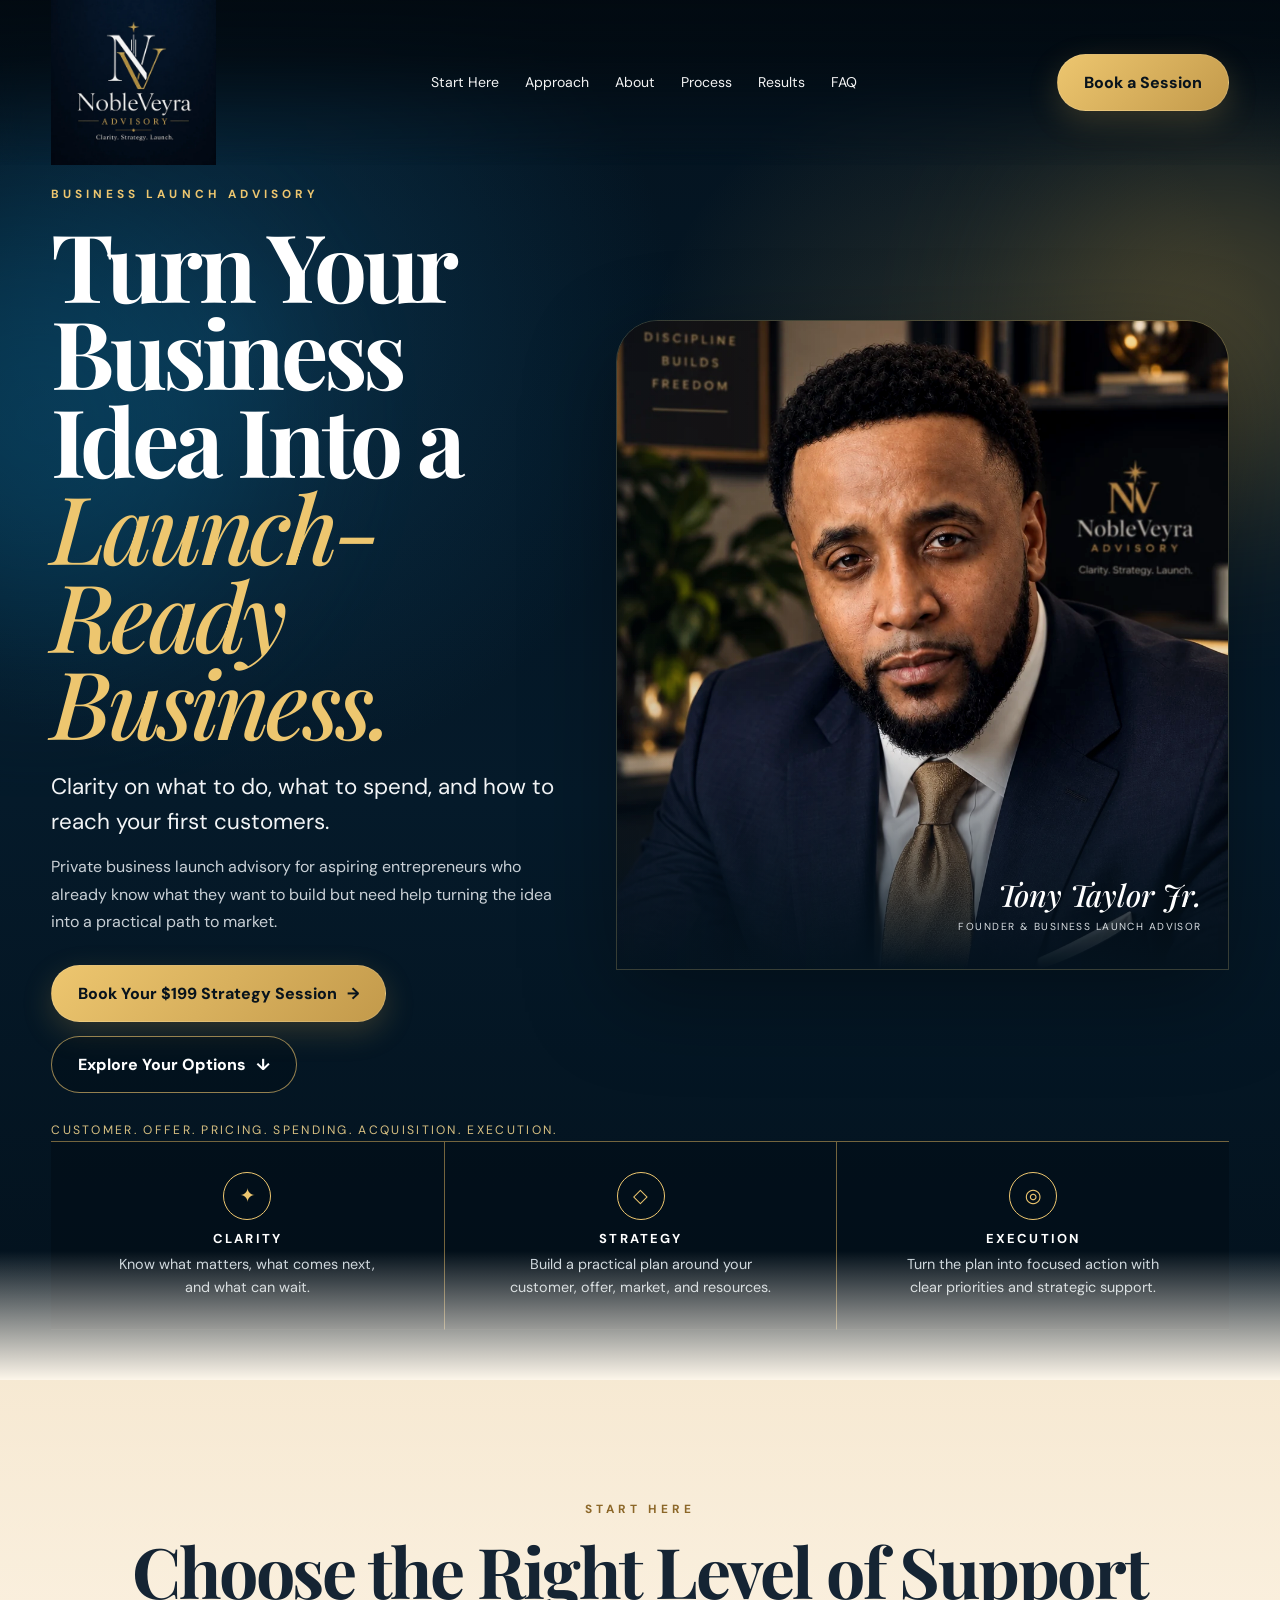
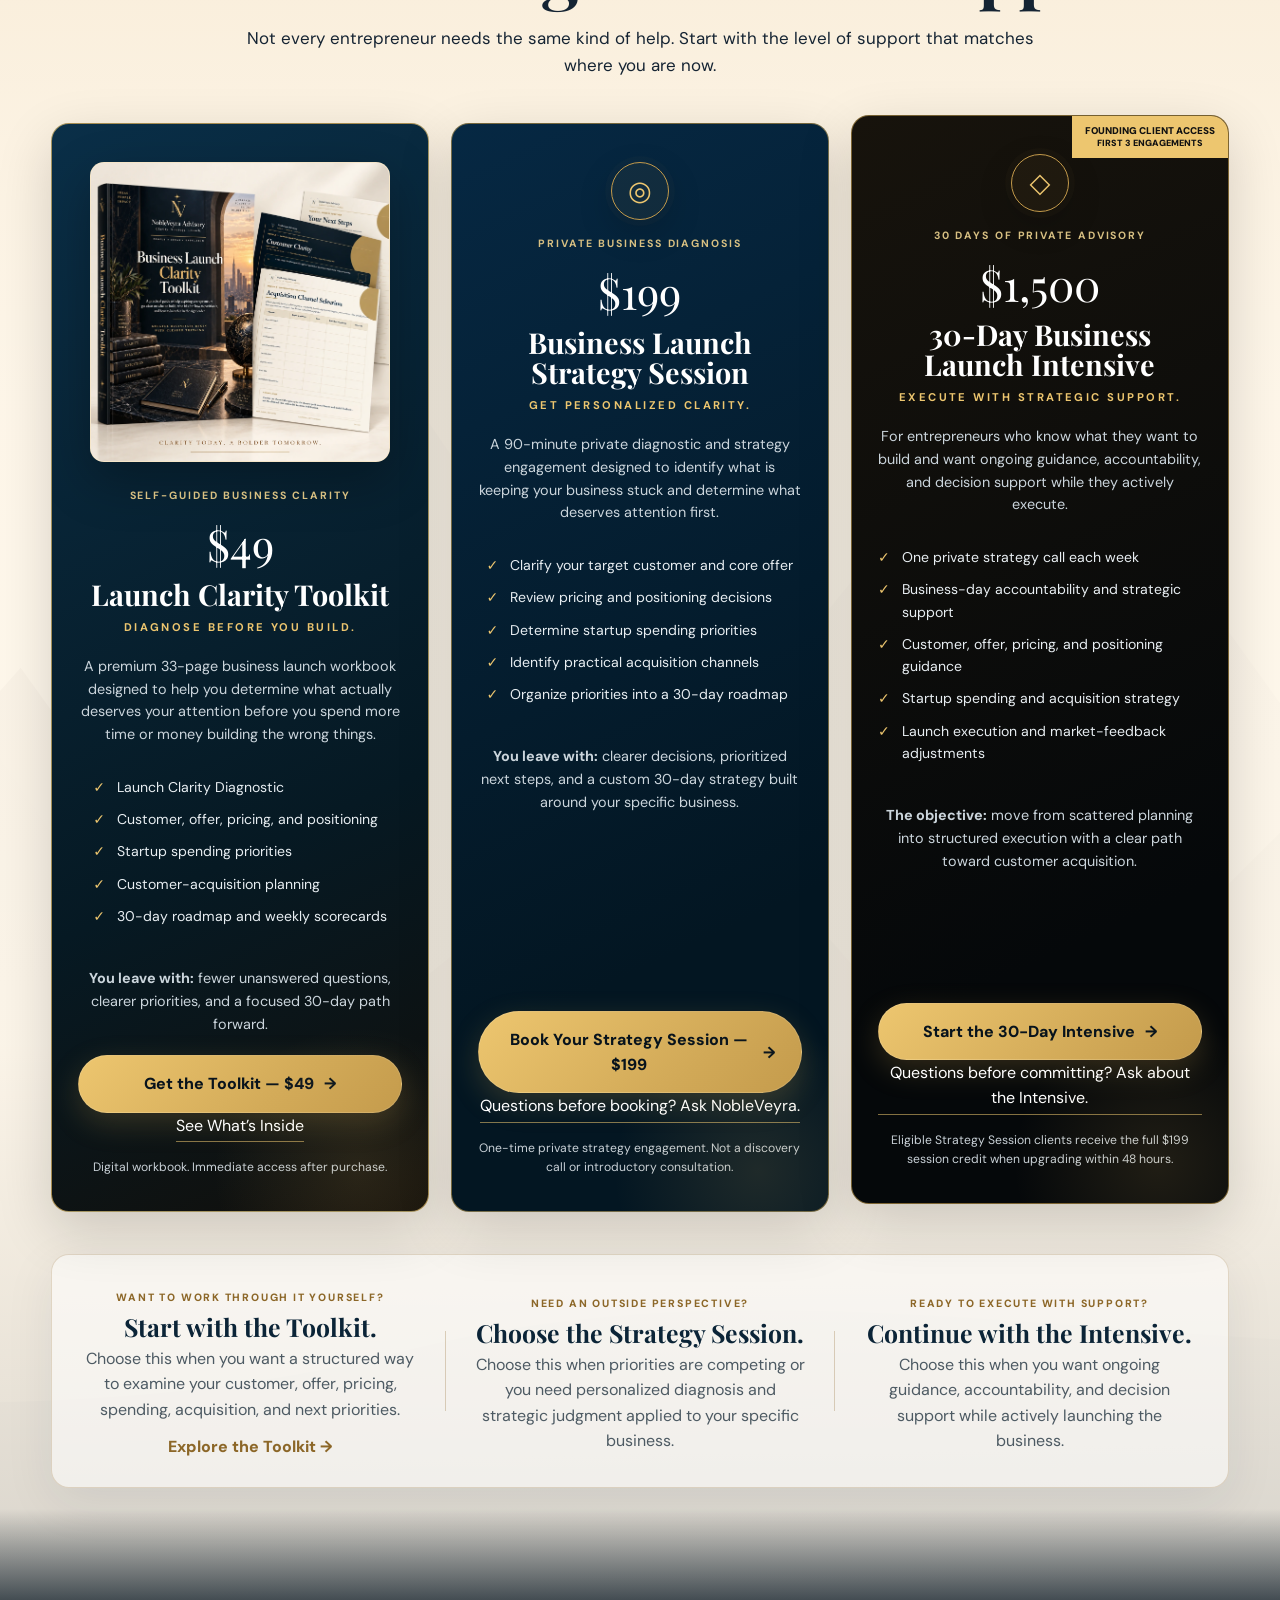
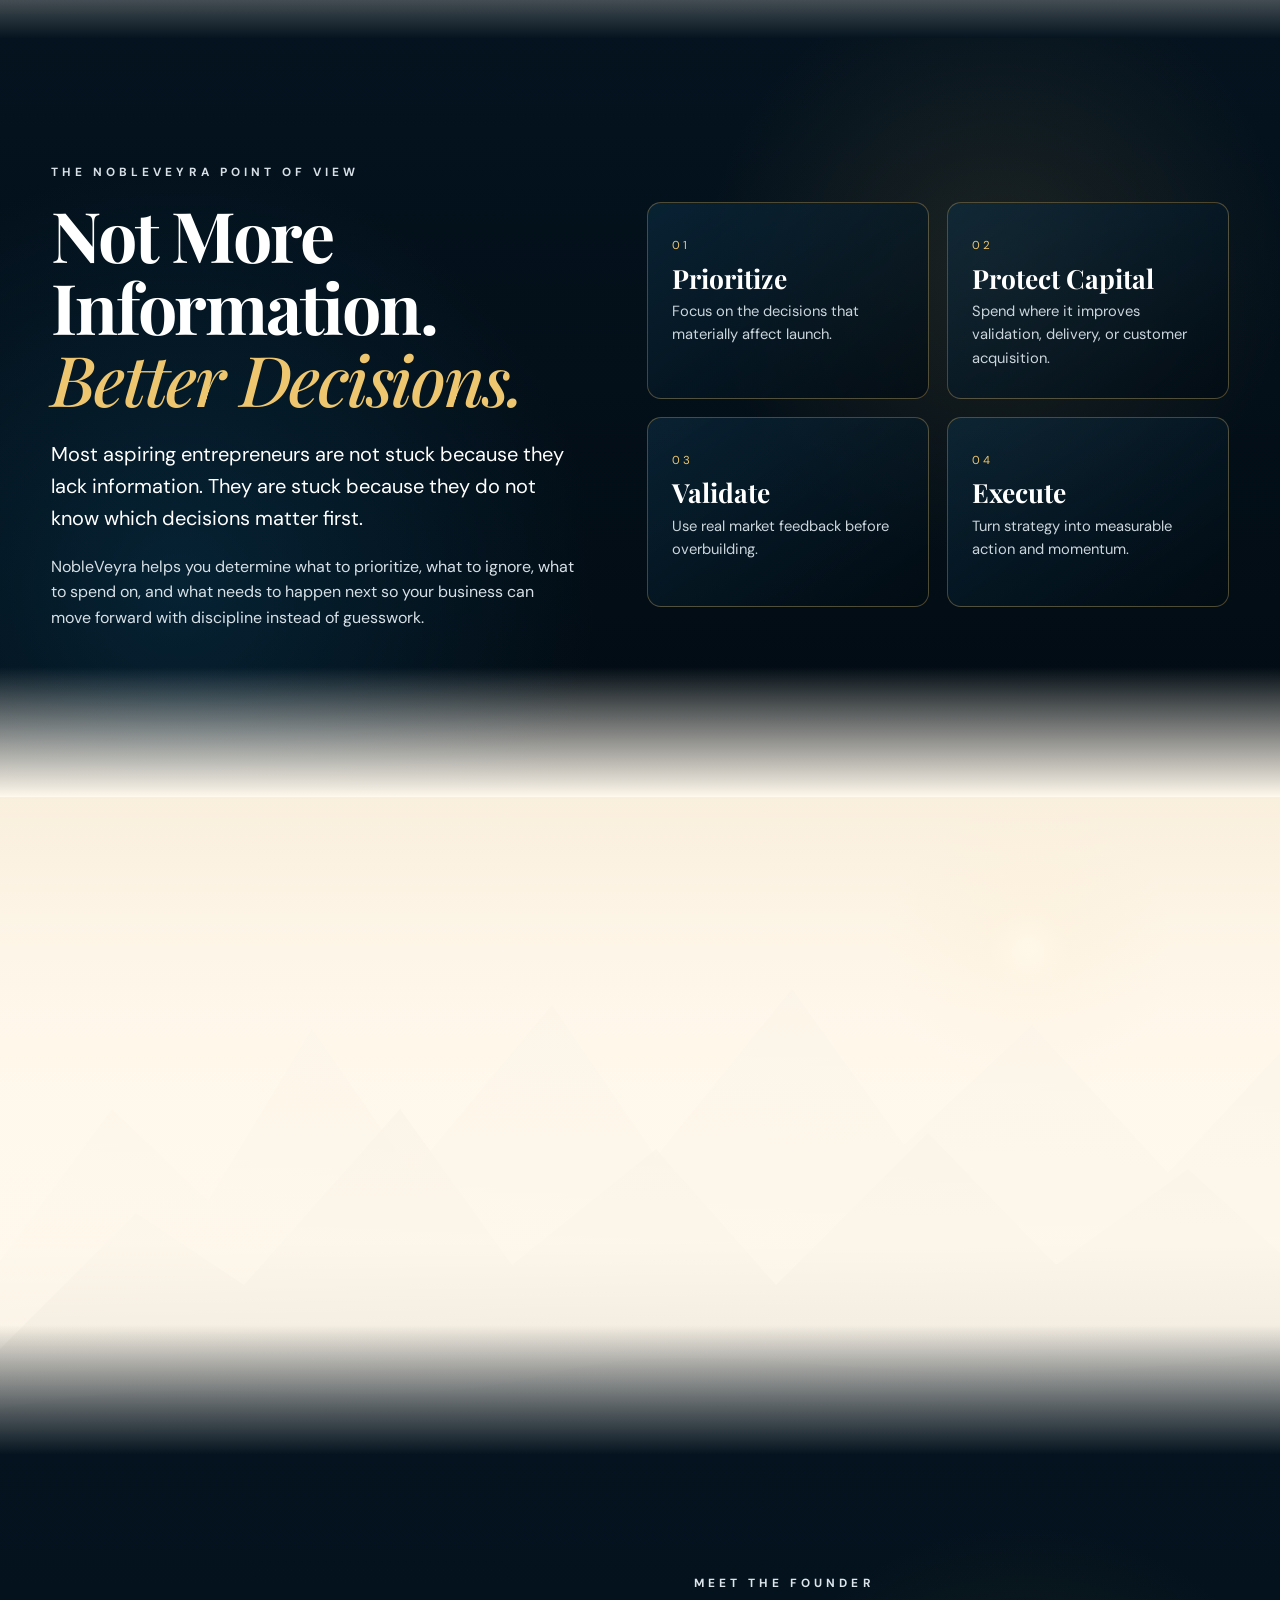
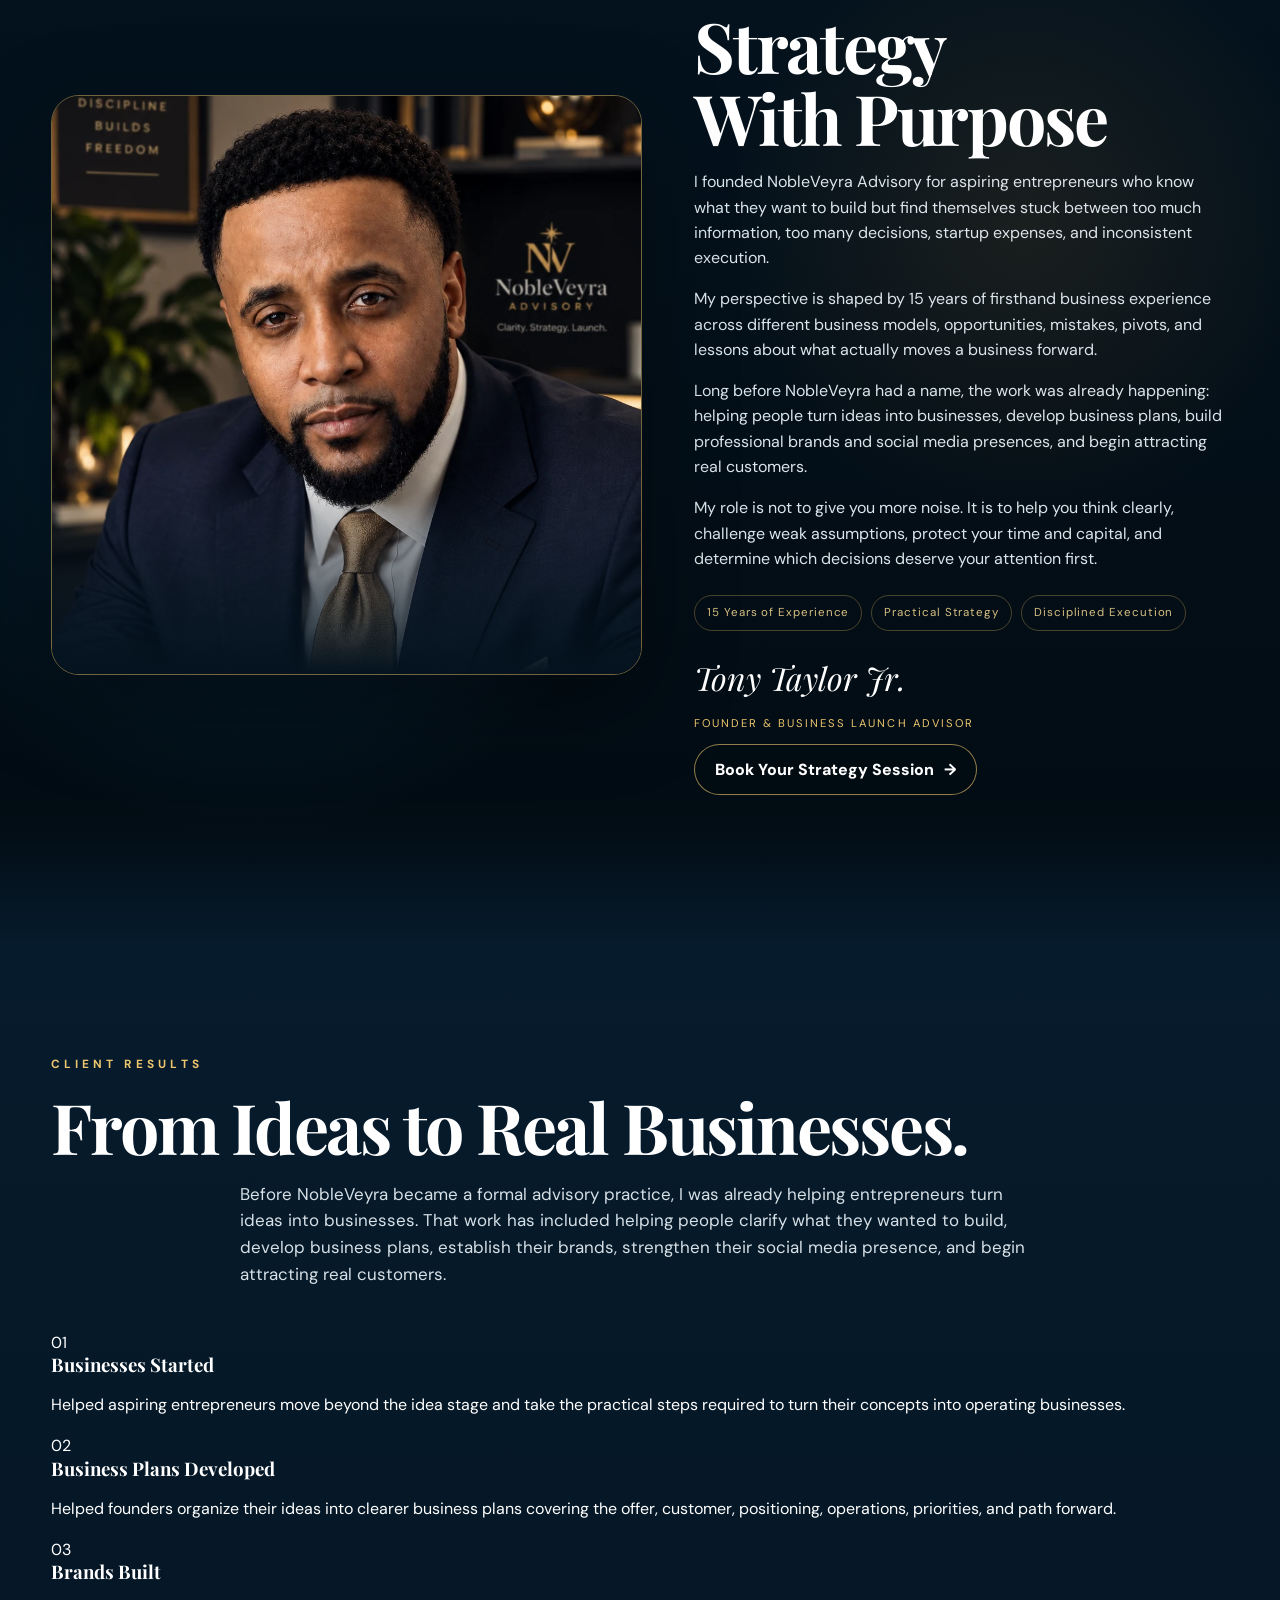
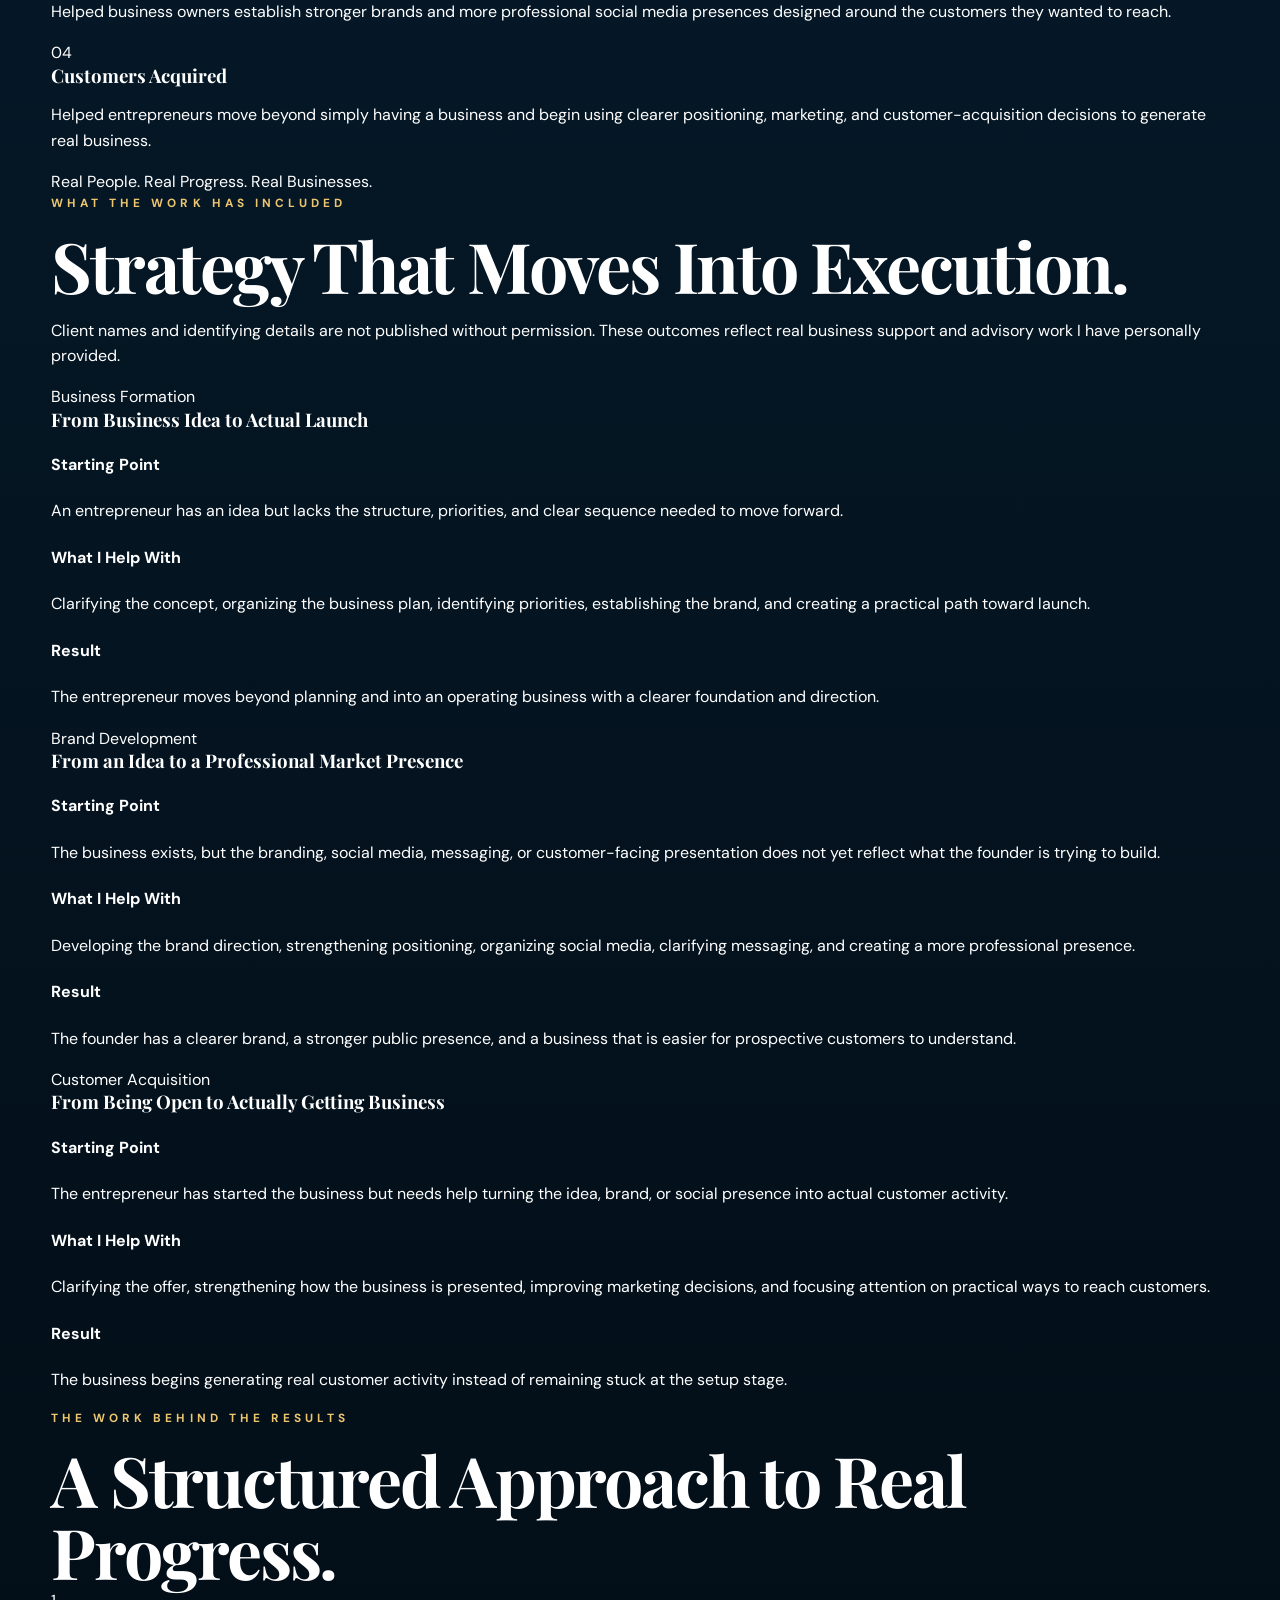
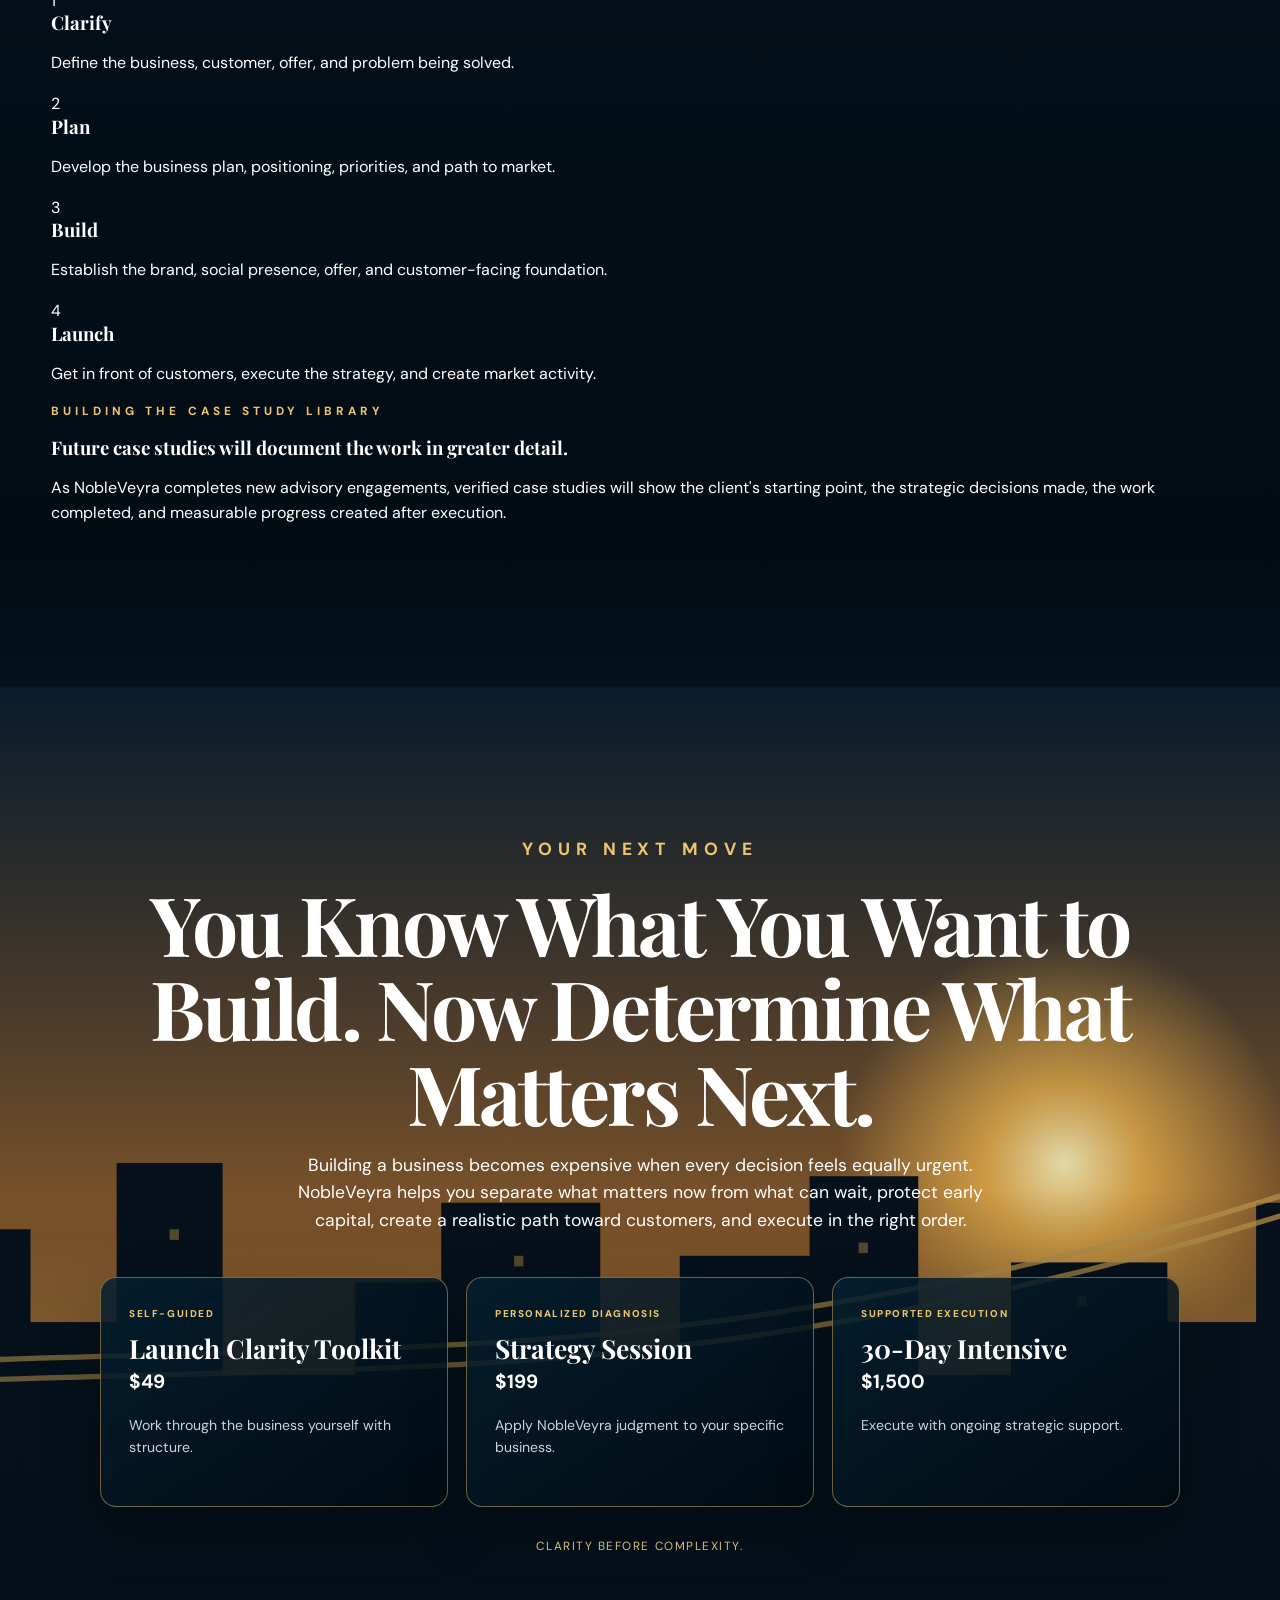
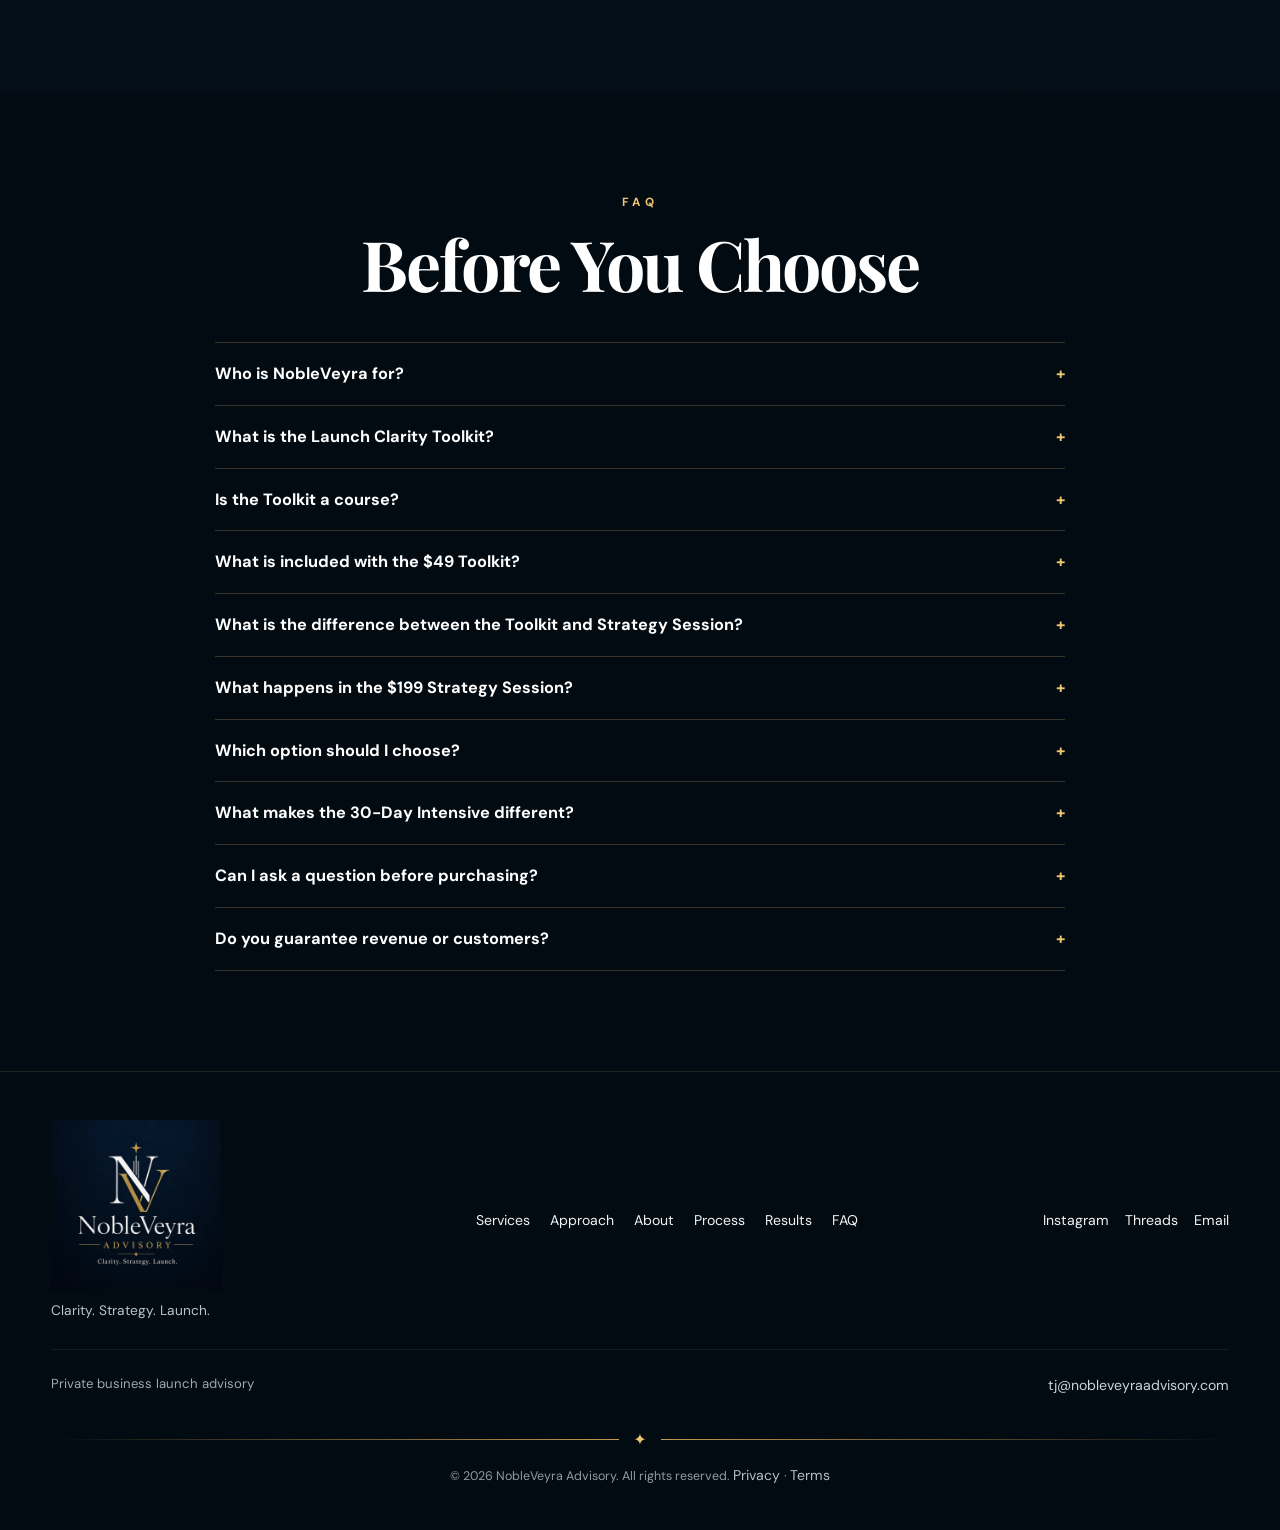
==== commit cb747802: "Update index.html" ====
--- a/index.html
+++ b/index.html
@@ -4,28 +4,50 @@
   <meta charset="utf-8">
   <meta name="viewport" content="width=device-width,initial-scale=1">
 
-  <title>NobleVeyra Advisory | Business Launch Strategy & Execution</title>
-  <meta name="description" content="NobleVeyra Advisory helps aspiring entrepreneurs turn business ideas into executable ventures through clear decisions, disciplined strategy, and focused implementation.">
+  <title>NobleVeyra Advisory | Business Launch Advisor for Aspiring Entrepreneurs</title>
+
+  <meta
+    name="description"
+    content="NobleVeyra Advisory helps aspiring entrepreneurs turn business ideas into launch-ready businesses through customer clarity, offer strategy, startup spending priorities, acquisition planning, and focused execution."
+  >
+
   <meta name="theme-color" content="#04131f">
 
   <link rel="canonical" href="https://www.nobleveyraadvisory.com/">
   <link rel="icon" href="nv-icon.webp">
 
   <meta property="og:title" content="NobleVeyra Advisory">
-  <meta property="og:description" content="Clarity. Strategy. Launch. Turn your business idea into an executable venture.">
+  <meta
+    property="og:description"
+    content="Turn your business idea into a launch-ready business with clear priorities, practical strategy, and focused execution."
+  >
   <meta property="og:type" content="website">
   <meta property="og:url" content="https://www.nobleveyraadvisory.com/">
-  <meta property="og:image" content="https://www.nobleveyraadvisory.com/tony-taylor-founder.webp">
+  <meta
+    property="og:image"
+    content="https://www.nobleveyraadvisory.com/tony-taylor-founder.webp"
+  >
 
   <meta name="twitter:card" content="summary_large_image">
   <meta name="twitter:title" content="NobleVeyra Advisory">
-  <meta name="twitter:description" content="Clarity. Strategy. Launch.">
-  <meta name="twitter:image" content="https://www.nobleveyraadvisory.com/tony-taylor-founder.webp">
+  <meta
+    name="twitter:description"
+    content="Turn your business idea into a launch-ready business. Clarity. Strategy. Launch."
+  >
+  <meta
+    name="twitter:image"
+    content="https://www.nobleveyraadvisory.com/tony-taylor-founder.webp"
+  >
 
   <link rel="preconnect" href="https://fonts.googleapis.com">
   <link rel="preconnect" href="https://fonts.gstatic.com" crossorigin>
-  <link href="https://fonts.googleapis.com/css2?family=DM+Sans:wght@400;500;600;700&family=Playfair+Display:ital,wght@0,500;0,600;1,500&display=swap" rel="stylesheet">
-  <link rel="stylesheet" href="styles.css">
+
+  <link
+    href="https://fonts.googleapis.com/css2?family=DM+Sans:wght@400;500;600;700&family=Playfair+Display:ital,wght@0,500;0,600;1,500&display=swap"
+    rel="stylesheet"
+  >
+
+  <link rel="stylesheet" href="styles.css?v=15">
 
   <script type="application/ld+json">
   {
@@ -33,25 +55,34 @@
     "@type": "ProfessionalService",
     "name": "NobleVeyra Advisory",
     "url": "https://www.nobleveyraadvisory.com/",
-    "description": "Business launch advisory for aspiring entrepreneurs seeking clarity, strategy, and execution support.",
+    "description": "Private business launch advisory for aspiring entrepreneurs who need clarity on customers, offers, startup spending, customer acquisition, and execution.",
     "founder": {
       "@type": "Person",
-      "name": "Tony Taylor Jr."
+      "name": "Tony Taylor Jr.",
+      "jobTitle": "Founder & Business Launch Advisor"
     }
   }
   </script>
 </head>
 
 <body>
+
 <a class="skip" href="#main">Skip to content</a>
+
 
 <header class="site-header">
   <div class="shell nav-shell">
+
     <a class="brand" href="#top" aria-label="NobleVeyra Advisory home">
       <img src="logo-dark.webp" alt="NobleVeyra Advisory">
     </a>
 
-    <button class="menu" aria-expanded="false" aria-controls="nav" aria-label="Open navigation">
+    <button
+      class="menu"
+      aria-expanded="false"
+      aria-controls="nav"
+      aria-label="Open navigation"
+    >
       Menu
     </button>
 
@@ -67,190 +98,300 @@
     <a class="pill nav-cta" data-link="strategyPaymentUrl" href="#">
       Book a Session
     </a>
+
   </div>
 </header>
 
+
 <main id="main">
 
+
+  <!-- HERO -->
   <section class="hero dark-section" id="top">
+
     <div class="hero-glow glow-a"></div>
     <div class="hero-glow glow-b"></div>
 
     <div class="shell hero-layout reveal">
+
       <div class="hero-copy">
+
         <p class="kicker">Business Launch Advisory</p>
 
-        <h1>Turn Your Vision Into <em>Reality</em></h1>
+        <h1>
+          Turn Your Business Idea Into a
+          <em>Launch-Ready Business.</em>
+        </h1>
 
         <p class="hero-sub">
-          Better decisions. Disciplined strategy. Focused execution.
+          Clarity on what to do, what to spend, and how to reach your first customers.
         </p>
 
         <p class="hero-trust">
-          Private advisory for aspiring entrepreneurs ready to move from planning into execution with a clear, practical path to market.
+          Private business launch advisory for aspiring entrepreneurs who already know what they want to build but need help turning the idea into a practical path to market.
         </p>
 
         <div class="actions">
+
           <a class="pill" data-link="strategyPaymentUrl" href="#">
-            Book Your Strategy Session <span>→</span>
+            Book Your $199 Strategy Session <span>→</span>
           </a>
 
           <a class="pill outline" href="#services">
-            Explore Advisory Options <span>↓</span>
+            Explore the 30-Day Intensive <span>↓</span>
           </a>
+
         </div>
 
         <p class="hero-note">
-          Start with clarity. Build with intention. Execute what matters.
-        </p>
-      </div>
+          Customer. Offer. Pricing. Spending. Acquisition. Execution.
+        </p>
+
+      </div>
+
 
       <div class="hero-portrait">
-        <img src="tony-taylor-founder.webp" alt="Tony Taylor Jr., Founder of NobleVeyra Advisory">
+
+        <img
+          src="tony-taylor-founder.webp"
+          alt="Tony Taylor Jr., Founder of NobleVeyra Advisory"
+        >
+
         <div class="portrait-shade"></div>
 
         <div class="portrait-signature">
           <strong>Tony Taylor Jr.</strong>
           <span>Founder &amp; Business Launch Advisor</span>
         </div>
-      </div>
+
+      </div>
+
     </div>
 
+
     <div class="shell value-row reveal">
+
       <article>
         <div class="icon-ring">✦</div>
         <h3>Clarity</h3>
-        <p>Know what matters, what comes next, and what to ignore.</p>
+        <p>Know what matters, what comes next, and what can wait.</p>
       </article>
 
       <article>
         <div class="icon-ring">◇</div>
         <h3>Strategy</h3>
-        <p>Build a practical plan around your market, offer, and resources.</p>
+        <p>Build a practical plan around your customer, offer, market, and resources.</p>
       </article>
 
       <article>
         <div class="icon-ring">◎</div>
         <h3>Execution</h3>
-        <p>Move from planning into disciplined action with support.</p>
+        <p>Turn the plan into focused action with clear priorities and strategic support.</p>
       </article>
+
     </div>
 
     <div class="section-fade fade-to-light"></div>
+
   </section>
 
 
+
+  <!-- SERVICES -->
   <section class="services light-section scenic" id="services">
+
     <div class="scenic-bg mountain"></div>
 
     <div class="shell center content-layer reveal">
+
       <p class="kicker dark">Advisory Services</p>
+
       <h2>Build the Business in the Right Order</h2>
 
       <p class="section-lead">
         NobleVeyra helps you cut through information overload, make the right decisions in the right sequence, and build a launch plan grounded in your actual market, resources, and goals.
       </p>
 
+
       <div class="offer-grid">
 
+
+        <!-- STRATEGY SESSION -->
         <article class="offer-card blue-card">
+
           <div class="card-icon">
             <span class="service-icon">◎</span>
           </div>
 
           <p class="offer-eyebrow">One-Time Private Advisory</p>
+
           <p class="price">$199</p>
 
-          <h3>Business Launch<br>Strategy Session</h3>
-
-          <p class="tagline">Clarity starts here</p>
+          <h3>
+            Business Launch<br>
+            Strategy Session
+          </h3>
+
+          <p class="tagline">
+            Leave with a clear 30-day plan.
+          </p>
 
           <p class="offer-summary">
-            Best for entrepreneurs who need expert direction before spending more time or money.
+            A 90-minute private strategy session designed to identify what is keeping your business stuck and determine what should happen next.
           </p>
 
           <ul>
-            <li>Diagnose what is keeping the business stuck</li>
             <li>Clarify your target customer and core offer</li>
-            <li>Refine pricing and startup spending priorities</li>
-            <li>Identify your first customer-acquisition channels</li>
-            <li>Leave with a custom 30-day launch roadmap</li>
+            <li>Review pricing and positioning decisions</li>
+            <li>Determine where startup money should be prioritized</li>
+            <li>Identify practical customer-acquisition channels</li>
+            <li>Organize your immediate priorities into a 30-day roadmap</li>
           </ul>
 
-          <a class="pill wide" data-link="strategyPaymentUrl" href="#">
+          <p class="offer-summary">
+            <strong>You leave with:</strong> clearer decisions, prioritized next steps, and a custom 30-day launch roadmap you can begin executing immediately.
+          </p>
+
+          <a
+            class="pill wide"
+            data-link="strategyPaymentUrl"
+            href="#"
+          >
             Book Your Strategy Session <span>→</span>
           </a>
-        </article>
-
-
-        <article class="offer-card black-card featured-offer">
+
+          <a
+            class="text-link"
+            href="mailto:tj@nobleveyraadvisory.com?subject=Question%20About%20the%20Strategy%20Session"
+          >
+            Questions before booking? Ask NobleVeyra.
+          </a>
+
+        </article>
+
+
+
+        <!-- INTENSIVE -->
+        <article
+          class="offer-card black-card featured-offer"
+          id="intensive"
+        >
+
           <span class="badge">
-            Founding Client Rate<br>
-            <small>Limited Availability</small>
+            Founding Client Access<br>
+            <small>First 3 Engagements</small>
           </span>
 
           <div class="card-icon">
             <span class="service-icon">◇</span>
           </div>
 
-          <p class="offer-eyebrow">30 Days of Private Advisory</p>
+          <p class="offer-eyebrow">
+            30 Days of Private Advisory
+          </p>
+
           <p class="price">$1,500</p>
 
-          <h3>30-Day Business<br>Launch Intensive</h3>
-
-          <p class="tagline">From strategy to execution</p>
+          <h3>
+            30-Day Business<br>
+            Launch Intensive
+          </h3>
+
+          <p class="tagline">
+            Build with strategic support for 30 days.
+          </p>
 
           <p class="offer-summary">
-            Best for entrepreneurs who know what they want to build and want hands-on support while executing.
+            For entrepreneurs who know what they want to build but want ongoing guidance, accountability, and help making the right decisions while they execute.
           </p>
 
           <ul>
-            <li>30 days of done-with-you advisory support</li>
             <li>One private strategy call each week</li>
-            <li>Business-day accountability check-ins</li>
-            <li>Offer, pricing, and positioning guidance</li>
+            <li>Business-day accountability and strategic support</li>
+            <li>Customer, offer, pricing, and positioning guidance</li>
+            <li>Startup spending and priority decisions</li>
             <li>Customer-acquisition strategy</li>
-            <li>Ongoing strategic adjustments as you execute</li>
+            <li>Ongoing adjustments as real market feedback comes in</li>
           </ul>
 
-          <a class="pill wide" data-link="intensiveApplicationUrl" href="#">
+          <p class="offer-summary">
+            <strong>The objective:</strong> move from scattered planning into a structured, actively executed business launch with a clear path toward customer acquisition.
+          </p>
+
+          <a
+            class="pill wide"
+            data-link="intensiveApplicationUrl"
+            href="#"
+          >
             Start the 30-Day Intensive <span>→</span>
           </a>
 
+          <a
+            class="text-link"
+            href="mailto:tj@nobleveyraadvisory.com?subject=Question%20About%20the%2030-Day%20Intensive"
+          >
+            Questions before committing? Ask about the Intensive.
+          </a>
+
           <p class="fine">
             Eligible Strategy Session clients receive the full $199 session credit when upgrading within 48 hours.
           </p>
-        </article>
-
-      </div>
+
+        </article>
+
+      </div>
+
+
 
       <div class="choice-panel reveal">
+
         <div>
-          <span class="choice-label">Need direction?</span>
+          <span class="choice-label">Need clarity first?</span>
+
           <h3>Start with the Strategy Session.</h3>
-          <p>Choose this when you need clarity, prioritization, and a concrete launch roadmap.</p>
+
+          <p>
+            Choose this when you need to diagnose what is holding the business back and leave with a clear set of priorities for the next 30 days.
+          </p>
         </div>
 
         <div class="choice-divider"></div>
 
         <div>
-          <span class="choice-label">Need execution support?</span>
-          <h3>Choose the 30-Day Intensive.</h3>
-          <p>Choose this when you want ongoing strategic guidance and accountability while you build.</p>
+          <span class="choice-label">Ready to build?</span>
+
+          <h3>Continue with the 30-Day Intensive.</h3>
+
+          <p>
+            Choose this when you want strategic guidance and accountability while you actively execute the business.
+          </p>
         </div>
-      </div>
+
+      </div>
+
     </div>
 
     <div class="section-fade fade-to-dark"></div>
+
   </section>
 
 
+
+  <!-- APPROACH -->
   <section class="approach dark-section" id="approach">
+
     <div class="shell approach-layout reveal">
 
       <div class="approach-copy">
-        <p class="kicker">The NobleVeyra Point of View</p>
-        <h2>Not More Information.<br><em>Better Decisions.</em></h2>
+
+        <p class="kicker">
+          The NobleVeyra Point of View
+        </p>
+
+        <h2>
+          Not More Information.<br>
+          <em>Better Decisions.</em>
+        </h2>
 
         <p class="approach-lead">
           Most aspiring entrepreneurs are not stuck because they lack information. They are stuck because they do not know which decisions matter first.
@@ -259,9 +400,12 @@
         <p>
           NobleVeyra helps you determine what to prioritize, what to ignore, what to spend on, and what needs to happen next so your business can move forward with discipline instead of guesswork.
         </p>
-      </div>
+
+      </div>
+
 
       <div class="decision-grid">
+
         <article>
           <span>01</span>
           <h3>Prioritize</h3>
@@ -285,269 +429,714 @@
           <h3>Execute</h3>
           <p>Turn strategy into measurable action and momentum.</p>
         </article>
-      </div>
+
+      </div>
+
     </div>
 
     <div class="section-fade fade-to-light"></div>
+
   </section>
 
 
+
+  <!-- PROCESS -->
   <section class="process light-section scenic" id="process">
+
     <div class="scenic-bg mountain soft"></div>
 
     <div class="shell center content-layer reveal">
-      <p class="kicker dark">The Process</p>
-      <h2>A Clear Path Forward</h2>
+
+      <p class="kicker dark">
+        The Process
+      </p>
+
+      <h2>
+        A Clear Path Forward
+      </h2>
 
       <p class="section-lead">
         A disciplined four-stage process designed to move you from uncertainty to informed execution.
       </p>
 
+
       <div class="steps">
+
         <article>
           <b>1</b>
           <h3>Discover</h3>
-          <p>Clarify your goals, constraints, customer, and current business reality.</p>
+          <p>
+            Clarify your goals, constraints, customer, and current business reality.
+          </p>
         </article>
 
         <article>
           <b>2</b>
           <h3>Strategize</h3>
-          <p>Build a focused plan around your offer, priorities, and path to market.</p>
+          <p>
+            Build a focused plan around your offer, priorities, and path to market.
+          </p>
         </article>
 
         <article>
           <b>3</b>
           <h3>Implement</h3>
-          <p>Take the right actions in the right order with strategic support.</p>
+          <p>
+            Take the right actions in the right order with strategic support.
+          </p>
         </article>
 
         <article>
           <b>4</b>
           <h3>Learn &amp; Grow</h3>
-          <p>Use real customer and market feedback to improve the next decision.</p>
-        </article>
-      </div>
+          <p>
+            Use real customer and market feedback to improve the next decision.
+          </p>
+        </article>
+
+      </div>
+
     </div>
 
     <div class="section-fade fade-to-dark"></div>
+
   </section>
 
 
+
+  <!-- FOUNDER -->
   <section class="founder dark-section" id="founder">
+
     <div class="shell founder-layout reveal">
+
+
       <div class="founder-image">
-        <img src="tony-taylor-founder.webp" alt="Tony Taylor Jr., Founder and Business Launch Advisor">
+
+        <img
+          src="tony-taylor-founder.webp"
+          alt="Tony Taylor Jr., Founder and Business Launch Advisor"
+        >
+
         <div class="founder-image-shade"></div>
-      </div>
+
+      </div>
+
+
 
       <div class="founder-copy">
-        <p class="kicker">Meet the Founder</p>
-
-        <h2>Entrepreneurship<br>With Purpose</h2>
+
+        <p class="kicker">
+          Meet the Founder
+        </p>
+
+        <h2>
+          Strategy<br>
+          With Purpose
+        </h2>
 
         <p>
-          I founded NobleVeyra Advisory for aspiring entrepreneurs who know what they want to build but are stuck between information, decisions, startup expenses, and execution.
+          I founded NobleVeyra Advisory for aspiring entrepreneurs who know what they want to build but find themselves stuck between too much information, too many decisions, startup expenses, and inconsistent execution.
         </p>
 
         <p>
-          My role is not to give you more noise. It is to help you think clearly, challenge weak assumptions, protect your time and capital, and turn the idea into a disciplined plan you can actually execute.
+          My perspective is shaped by 15 years of firsthand business experience across different business models, opportunities, mistakes, pivots, and lessons about what actually moves a business forward.
+        </p>
+
+        <p>
+          Long before NobleVeyra had a name, the work was already happening: helping people turn ideas into businesses, develop business plans, build professional brands and social media presences, and begin attracting real customers.
+        </p>
+
+        <p>
+          My role is not to give you more noise. It is to help you think clearly, challenge weak assumptions, protect your time and capital, and determine which decisions deserve your attention first.
         </p>
 
         <div class="founder-principles">
-          <span>Clear Thinking</span>
+          <span>15 Years of Experience</span>
           <span>Practical Strategy</span>
           <span>Disciplined Execution</span>
         </div>
 
-        <p class="signature">Tony Taylor Jr.</p>
-        <p class="title">Founder &amp; Business Launch Advisor</p>
-
-        <a class="pill outline compact" data-link="strategyPaymentUrl" href="#">
-          Work With Me <span>→</span>
+        <p class="signature">
+          Tony Taylor Jr.
+        </p>
+
+        <p class="title">
+          Founder &amp; Business Launch Advisor
+        </p>
+
+        <a
+          class="pill outline compact"
+          data-link="strategyPaymentUrl"
+          href="#"
+        >
+          Book Your Strategy Session <span>→</span>
         </a>
-      </div>
+
+      </div>
+
     </div>
 
     <div class="section-fade fade-to-proof"></div>
+
   </section>
 
 
-  <section class="proof dark-section" id="proof">
-    <div class="shell center reveal">
-      <p class="kicker">Founding Client Results</p>
-
-      <h2>Real Work. Real Progress.</h2>
-
-      <p class="section-lead light">
-        NobleVeyra is building its first verified client case studies now. Outcomes will be published only when they can be supported by real client work and measurable progress.
-      </p>
-
-      <div class="proof-grid">
-        <article>
-          <span>01</span>
-          <h3>Launch</h3>
-          <p>Did the business move from planning into the market?</p>
-        </article>
-
-        <article>
-          <span>02</span>
-          <h3>Clarity</h3>
-          <p>Did the client leave with stronger decisions and a clear path?</p>
-        </article>
-
-        <article>
-          <span>03</span>
-          <h3>Traction</h3>
-          <p>Did the work create conversations, leads, customers, or measurable progress?</p>
-        </article>
-      </div>
-
-      <div class="case-study-preview">
-        <p class="kicker">How Future Case Studies Will Be Shown</p>
-
-        <div class="case-study-flow">
+
+  <!-- CLIENT RESULTS -->
+  <section class="proof dark-section client-results" id="proof">
+
+    <div class="shell reveal">
+
+      <div class="results-intro">
+
+        <p class="kicker">
+          Client Results
+        </p>
+
+        <h2>
+          From Ideas to Real Businesses.
+        </h2>
+
+        <p class="section-lead light">
+          Before NobleVeyra became a formal advisory practice, I was already helping entrepreneurs turn ideas into businesses. That work has included helping people clarify what they wanted to build, develop business plans, establish their brands, strengthen their social media presence, and begin attracting real customers.
+        </p>
+
+      </div>
+
+
+      <div class="results-grid">
+
+        <article class="result-card">
+          <span class="result-number">01</span>
+          <h3>Businesses Started</h3>
+          <p>
+            Helped aspiring entrepreneurs move beyond the idea stage and take the practical steps required to turn their concepts into operating businesses.
+          </p>
+        </article>
+
+
+        <article class="result-card">
+          <span class="result-number">02</span>
+          <h3>Business Plans Developed</h3>
+          <p>
+            Helped founders organize their ideas into clearer business plans covering the offer, customer, positioning, operations, priorities, and path forward.
+          </p>
+        </article>
+
+
+        <article class="result-card">
+          <span class="result-number">03</span>
+          <h3>Brands Built</h3>
+          <p>
+            Helped business owners establish stronger brands and more professional social media presences designed around the customers they wanted to reach.
+          </p>
+        </article>
+
+
+        <article class="result-card">
+          <span class="result-number">04</span>
+          <h3>Customers Acquired</h3>
+          <p>
+            Helped entrepreneurs move beyond simply having a business and begin using clearer positioning, marketing, and customer-acquisition decisions to generate real business.
+          </p>
+        </article>
+
+      </div>
+
+
+
+      <div class="results-divider">
+        <span>Real People. Real Progress. Real Businesses.</span>
+      </div>
+
+
+
+      <div class="results-story">
+
+        <div class="results-story-heading">
+
           <div>
-            <span>Starting Point</span>
-            <p>The problem, constraint, or decision keeping the business stuck.</p>
+            <p class="kicker">
+              What the Work Has Included
+            </p>
+
+            <h2>
+              Strategy That Moves Into Execution.
+            </h2>
           </div>
 
-          <div>
-            <span>Strategic Intervention</span>
-            <p>The decisions, positioning, priorities, or execution changes made.</p>
-          </div>
-
-          <div>
-            <span>Verified Outcome</span>
-            <p>The measurable progress created after implementation.</p>
-          </div>
+          <p class="results-note">
+            Client names and identifying details are not published without permission. These outcomes reflect real business support and advisory work I have personally provided.
+          </p>
+
         </div>
-      </div>
+
+
+        <div class="results-case-grid">
+
+
+          <article class="results-case">
+
+            <span class="case-label">
+              Business Formation
+            </span>
+
+            <h3>
+              From Business Idea to Actual Launch
+            </h3>
+
+            <h4>Starting Point</h4>
+
+            <p>
+              An entrepreneur has an idea but lacks the structure, priorities, and clear sequence needed to move forward.
+            </p>
+
+            <h4>What I Help With</h4>
+
+            <p>
+              Clarifying the concept, organizing the business plan, identifying priorities, establishing the brand, and creating a practical path toward launch.
+            </p>
+
+            <h4>Result</h4>
+
+            <p>
+              The entrepreneur moves beyond planning and into an operating business with a clearer foundation and direction.
+            </p>
+
+          </article>
+
+
+
+          <article class="results-case">
+
+            <span class="case-label">
+              Brand Development
+            </span>
+
+            <h3>
+              From an Idea to a Professional Market Presence
+            </h3>
+
+            <h4>Starting Point</h4>
+
+            <p>
+              The business exists, but the branding, social media, messaging, or customer-facing presentation does not yet reflect what the founder is trying to build.
+            </p>
+
+            <h4>What I Help With</h4>
+
+            <p>
+              Developing the brand direction, strengthening positioning, organizing social media, clarifying messaging, and creating a more professional presence.
+            </p>
+
+            <h4>Result</h4>
+
+            <p>
+              The founder has a clearer brand, a stronger public presence, and a business that is easier for prospective customers to understand.
+            </p>
+
+          </article>
+
+
+
+          <article class="results-case">
+
+            <span class="case-label">
+              Customer Acquisition
+            </span>
+
+            <h3>
+              From Being Open to Actually Getting Business
+            </h3>
+
+            <h4>Starting Point</h4>
+
+            <p>
+              The entrepreneur has started the business but needs help turning the idea, brand, or social presence into actual customer activity.
+            </p>
+
+            <h4>What I Help With</h4>
+
+            <p>
+              Clarifying the offer, strengthening how the business is presented, improving marketing decisions, and focusing attention on practical ways to reach customers.
+            </p>
+
+            <h4>Result</h4>
+
+            <p>
+              The business begins generating real customer activity instead of remaining stuck at the setup stage.
+            </p>
+
+          </article>
+
+
+        </div>
+
+      </div>
+
+
+
+      <div class="results-method">
+
+        <div class="results-method-heading">
+
+          <p class="kicker">
+            The Work Behind the Results
+          </p>
+
+          <h2>
+            A Structured Approach to Real Progress.
+          </h2>
+
+        </div>
+
+
+        <div class="results-method-grid">
+
+          <article>
+            <span>1</span>
+            <h3>Clarify</h3>
+            <p>
+              Define the business, customer, offer, and problem being solved.
+            </p>
+          </article>
+
+          <article>
+            <span>2</span>
+            <h3>Plan</h3>
+            <p>
+              Develop the business plan, positioning, priorities, and path to market.
+            </p>
+          </article>
+
+          <article>
+            <span>3</span>
+            <h3>Build</h3>
+            <p>
+              Establish the brand, social presence, offer, and customer-facing foundation.
+            </p>
+          </article>
+
+          <article>
+            <span>4</span>
+            <h3>Launch</h3>
+            <p>
+              Get in front of customers, execute the strategy, and create market activity.
+            </p>
+          </article>
+
+        </div>
+
+      </div>
+
+
+
+      <div class="results-proof-note">
+
+        <p class="kicker">
+          Building the Case Study Library
+        </p>
+
+        <h3>
+          Future case studies will document the work in greater detail.
+        </h3>
+
+        <p>
+          As NobleVeyra completes new advisory engagements, verified case studies will show the client's starting point, the strategic decisions made, the work completed, and measurable progress created after execution.
+        </p>
+
+      </div>
+
     </div>
 
     <div class="section-fade fade-to-city"></div>
+
   </section>
 
 
+
+  <!-- FINAL CTA -->
   <section class="final-cta scenic" id="contact">
+
     <div class="scenic-bg skyline"></div>
     <div class="city-overlay"></div>
 
     <div class="shell center content-layer reveal">
-      <p class="kicker">Your Next Move</p>
-      <h2>Clarity Before Complexity.</h2>
+
+      <p class="kicker">
+        Your Next Move
+      </p>
+
+      <h2>
+        Your Business Idea Can Be Next.
+      </h2>
 
       <p>
-        If you know what you want to build but need help determining what should happen next, start with a private strategy session.
+        If you already know what you want to build but need clarity on your customer, offer, spending, acquisition, or immediate priorities, start with a private Business Launch Strategy Session.
       </p>
 
+
       <div class="actions">
-        <a class="pill" data-link="strategyPaymentUrl" href="#">
-          Book Your Strategy Session <span>→</span>
+
+        <a
+          class="pill"
+          data-link="strategyPaymentUrl"
+          href="#"
+        >
+          Book Your $199 Strategy Session <span>→</span>
         </a>
 
-        <a class="text-link" href="mailto:hello@nobleveyraadvisory.com">
-          Or email hello@nobleveyraadvisory.com
+        <a
+          class="text-link"
+          href="mailto:tj@nobleveyraadvisory.com?subject=Question%20Before%20Booking"
+        >
+          Questions before booking? Ask NobleVeyra.
         </a>
-      </div>
+
+      </div>
+
 
       <p class="cta-process">
-        Payment → Session details → Private strategy session → 30-day roadmap
+        Payment → Pre-session questionnaire → Private strategy session → Custom 30-day roadmap
       </p>
+
     </div>
+
   </section>
 
 
+
+  <!-- FAQ -->
   <section class="faq dark-section" id="faq">
+
     <div class="shell center reveal">
-      <p class="kicker">FAQ</p>
-      <h2>Before You Book</h2>
+
+      <p class="kicker">
+        FAQ
+      </p>
+
+      <h2>
+        Before You Book
+      </h2>
+
 
       <div class="faq-list">
 
+
         <details>
-          <summary>Who is NobleVeyra for?</summary>
-          <p>
-            Aspiring entrepreneurs who already know what business they want to start but need clarity, structure, spending discipline, customer-acquisition direction, and a practical launch plan.
-          </p>
+
+          <summary>
+            Who is NobleVeyra for?
+          </summary>
+
+          <p>
+            NobleVeyra is designed for aspiring entrepreneurs and early-stage founders who already know what they want to build but need clarity on the customer, offer, pricing, spending priorities, customer acquisition, launch sequence, or execution.
+          </p>
+
         </details>
 
+
+
         <details>
-          <summary>What happens in the $199 Strategy Session?</summary>
-          <p>
-            We diagnose what is keeping the business stuck, clarify the customer and offer, review pricing and spending priorities, identify practical acquisition channels, and build a custom 30-day launch roadmap.
-          </p>
+
+          <summary>
+            What happens in the $199 Strategy Session?
+          </summary>
+
+          <p>
+            We diagnose what is keeping the business stuck, clarify your customer and offer, review pricing and startup spending priorities, identify practical customer-acquisition channels, and determine what deserves your attention first. You leave with prioritized next steps and a custom 30-day launch roadmap.
+          </p>
+
         </details>
 
+
+
         <details>
-          <summary>Which service should I choose?</summary>
-          <p>
-            Start with the Strategy Session if you need clarity and a roadmap. Choose the 30-Day Intensive if you already know what you want to build and want ongoing advisory support while you execute.
-          </p>
+
+          <summary>
+            Which service should I choose?
+          </summary>
+
+          <p>
+            Start with the Strategy Session if you need clarity, diagnosis, and a roadmap. Choose the 30-Day Intensive if you already know what you want to build and want ongoing strategic guidance and accountability while you execute.
+          </p>
+
         </details>
 
+
+
         <details>
-          <summary>What makes the 30-Day Intensive different?</summary>
-          <p>
-            The Intensive adds ongoing done-with-you advisory support, weekly strategy calls, business-day accountability, and strategic adjustments while you execute.
-          </p>
+
+          <summary>
+            What makes the 30-Day Intensive different?
+          </summary>
+
+          <p>
+            The Intensive adds 30 days of ongoing advisory support, weekly private strategy calls, business-day accountability, and strategic adjustments while you actively build and respond to real market feedback.
+          </p>
+
         </details>
 
+
+
         <details>
-          <summary>Do you guarantee revenue or customers?</summary>
-          <p>
-            No. NobleVeyra provides strategy, guidance, research, and execution support. Results depend on the client, market, offer, execution, and other factors outside our control.
-          </p>
+
+          <summary>
+            Can I ask a question before paying?
+          </summary>
+
+          <p>
+            Yes. If you are unsure whether the Strategy Session or 30-Day Intensive fits your situation, email tj@nobleveyraadvisory.com before booking. We can clarify the scope of each service without requiring you to purchase first.
+          </p>
+
         </details>
 
-      </div>
+
+
+        <details>
+
+          <summary>
+            Do you guarantee revenue or customers?
+          </summary>
+
+          <p>
+            No. NobleVeyra provides strategy, research, guidance, prioritization, and execution support. Business outcomes depend on the client, market, offer, execution, customer response, and other factors outside NobleVeyra's control.
+          </p>
+
+        </details>
+
+
+      </div>
+
     </div>
+
   </section>
 
+
 </main>
 
 
+
 <footer>
+
   <div class="shell footer-grid">
+
+
     <div class="footer-brand">
-      <img src="logo-dark.webp" alt="NobleVeyra Advisory">
-      <p>Clarity. Strategy. Launch.</p>
+
+      <img
+        src="logo-dark.webp"
+        alt="NobleVeyra Advisory"
+      >
+
+      <p>
+        Clarity. Strategy. Launch.
+      </p>
+
     </div>
 
+
+
     <nav aria-label="Footer navigation">
-      <a href="#services">Services</a>
-      <a href="#approach">Approach</a>
-      <a href="#founder">About</a>
-      <a href="#process">Process</a>
-      <a href="#proof">Results</a>
-      <a href="#faq">FAQ</a>
+
+      <a href="#services">
+        Services
+      </a>
+
+      <a href="#approach">
+        Approach
+      </a>
+
+      <a href="#founder">
+        About
+      </a>
+
+      <a href="#process">
+        Process
+      </a>
+
+      <a href="#proof">
+        Results
+      </a>
+
+      <a href="#faq">
+        FAQ
+      </a>
+
     </nav>
 
+
+
     <div class="social">
-      <a data-link="instagramUrl" href="#">Instagram</a>
-      <a data-link="threadsUrl" href="#">Threads</a>
-      <a data-email href="mailto:hello@nobleveyraadvisory.com">Email</a>
+
+      <a
+        data-link="instagramUrl"
+        href="#"
+      >
+        Instagram
+      </a>
+
+      <a
+        data-link="threadsUrl"
+        href="#"
+      >
+        Threads
+      </a>
+
+      <a
+        data-email
+        href="mailto:tj@nobleveyraadvisory.com"
+      >
+        Email
+      </a>
+
     </div>
+
   </div>
 
+
+
   <div class="shell footer-contact">
-    <p>Private business launch advisory</p>
-    <a href="mailto:hello@nobleveyraadvisory.com">hello@nobleveyraadvisory.com</a>
+
+    <p>
+      Private business launch advisory
+    </p>
+
+    <a href="mailto:tj@nobleveyraadvisory.com">
+      tj@nobleveyraadvisory.com
+    </a>
+
   </div>
 
+
+
   <div class="shell footer-bottom">
-    <div class="gold-rule"><span>✦</span></div>
+
+    <div class="gold-rule">
+      <span>✦</span>
+    </div>
 
     <p>
       © <span id="year"></span> NobleVeyra Advisory. All rights reserved.
-      <a href="privacy.html">Privacy</a>
+
+      <a href="privacy.html">
+        Privacy
+      </a>
+
       ·
-      <a href="terms.html">Terms</a>
+
+      <a href="terms.html">
+        Terms
+      </a>
     </p>
+
   </div>
+
 </footer>
 
+
 <script src="site-config.js"></script>
-<script src="script.js"></script>
+<script src="script.js?v=2"></script>
+
 </body>
 </html>
